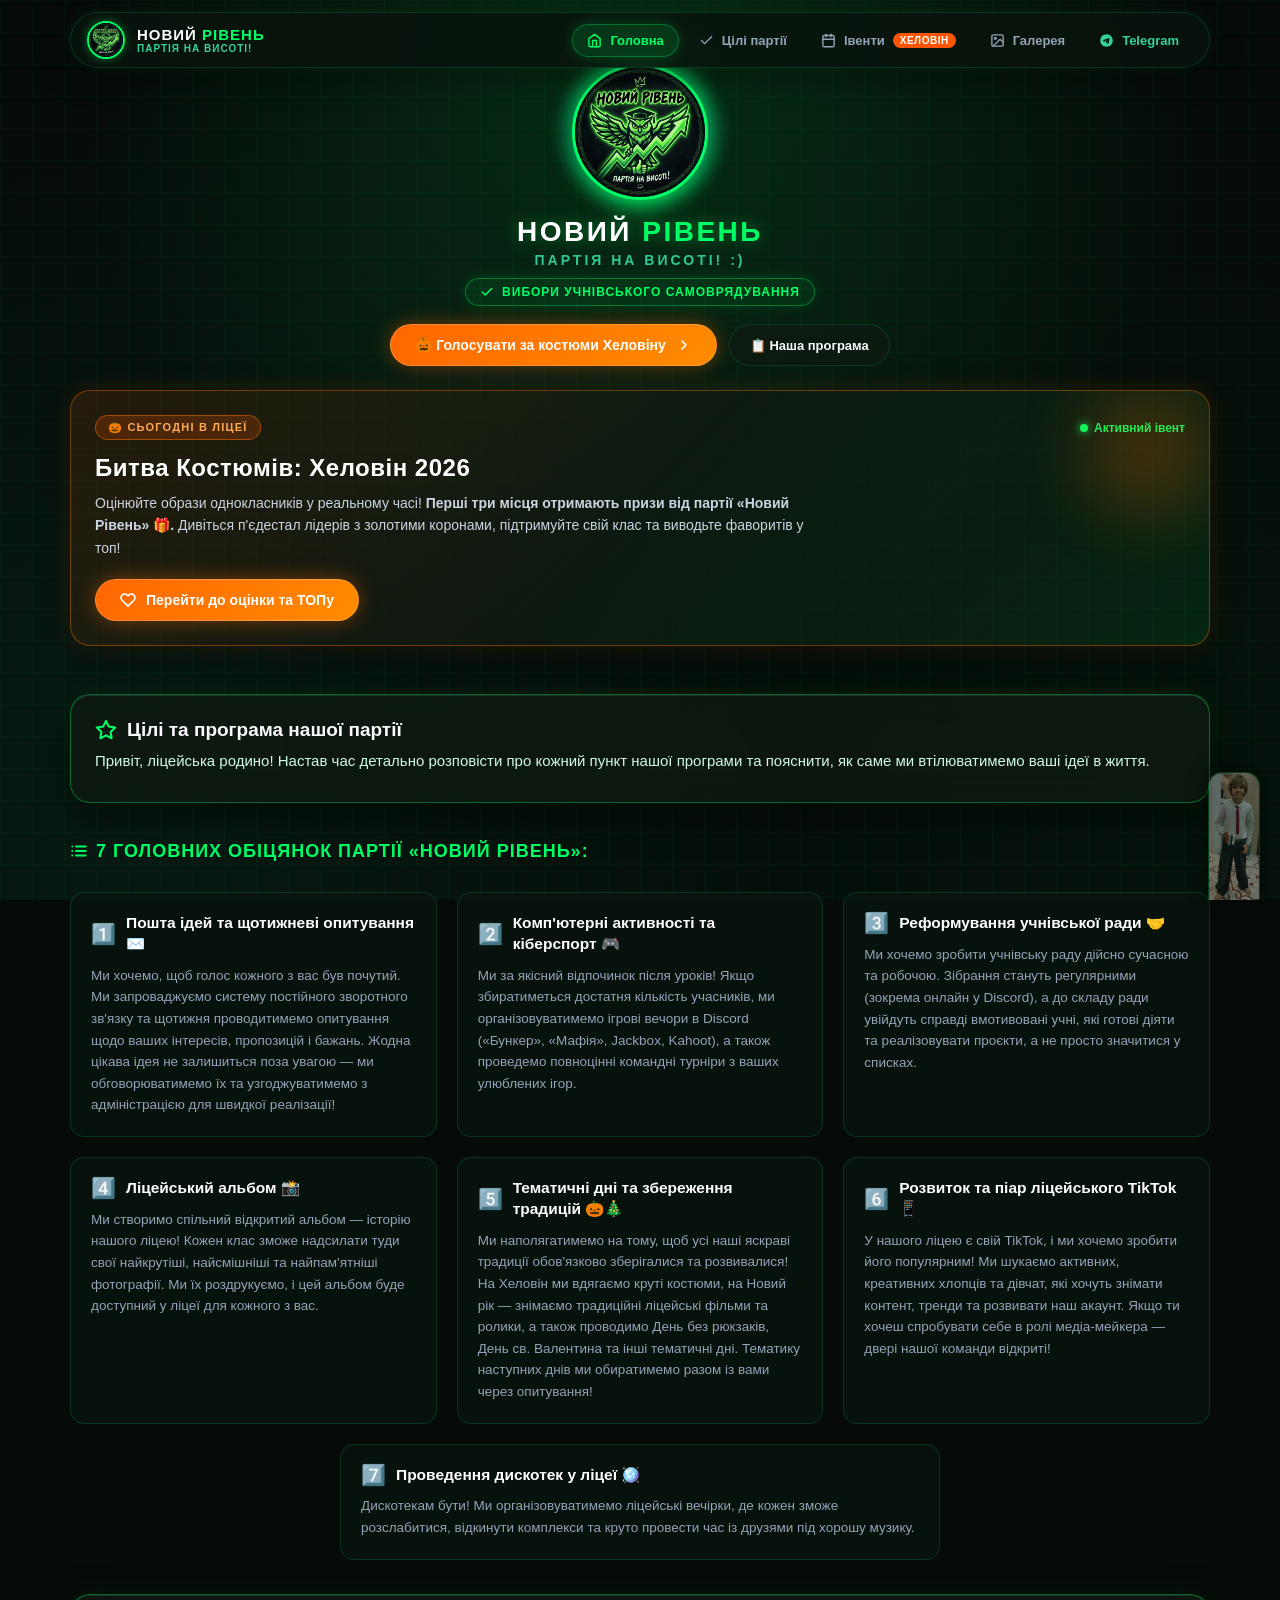
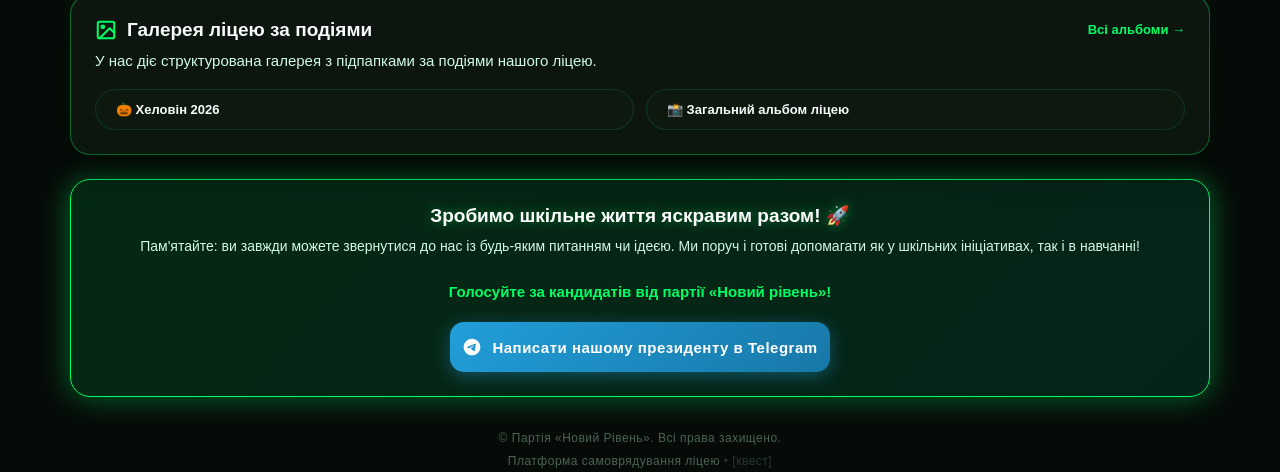
==== index.html @ 84b44d1f "Додано можливість перейменування костюмів в адмін-панелі та блок умов конкурсу з призами за 1, 2, 3 " ====
<!DOCTYPE html>
<html lang="uk">
<head>
  <meta charset="UTF-8">
  <meta name="viewport" content="width=device-width, initial-scale=1.0, maximum-scale=1.0, user-scalable=no, viewport-fit=cover">
  <meta name="theme-color" content="#060b08">
  <meta name="apple-mobile-web-app-status-bar-style" content="black-translucent">
  <title>Партія «Новий Рівень» — Офіційний сайт</title>
  <link rel="stylesheet" href="style.css?v=2.7">
  <link rel="icon" type="image/jpeg" href="assets/logo.jpg">
</head>
<body>

  <!-- Easter egg glitch transition screen -->
  <div id="glitchOverlay" class="glitch-overlay">
    <div class="glitch-text">[ СЕКРЕТНИЙ ПРОТОКОЛ: АКТИВОВАНО ]</div>
    <p style="color: #6ee7b7; font-family: monospace; font-size: 14px; margin-top: 12px;">Вхід до таємної системи квесту...</p>
  </div>

  <!-- Sticky Global Navigation Bar -->
  <nav class="site-nav">
    <div class="nav-container">
      <a href="index.html" class="nav-brand">
        <img src="assets/logo.jpg" alt="Новий Рівень" class="nav-logo-thumb" width="38" height="38" style="width: 38px; height: 38px; max-width: 38px; max-height: 38px; border-radius: 50%; object-fit: cover; flex-shrink: 0;">
        <div class="nav-brand-text">
          <span class="nav-brand-title">Новий <span>Рівень</span></span>
          <span class="nav-brand-sub">Партія на висоті!</span>
        </div>
      </a>

      <div class="nav-links">
        <a href="index.html" class="nav-link active">
          <svg width="15" height="15" viewBox="0 0 24 24" fill="none" stroke="currentColor" stroke-width="2.2" stroke-linecap="round" stroke-linejoin="round">
            <path d="M3 9l9-7 9 7v11a2 2 0 0 1-2 2H5a2 2 0 0 1-2-2z"></path>
            <polyline points="9 22 9 12 15 12 15 22"></polyline>
          </svg>
          <span>Головна</span>
        </a>

        <a href="#goals" class="nav-link">
          <svg width="15" height="15" viewBox="0 0 24 24" fill="none" stroke="currentColor" stroke-width="2.2" stroke-linecap="round" stroke-linejoin="round">
            <polyline points="20 6 9 17 4 12"></polyline>
          </svg>
          <span>Цілі партії</span>
        </a>

        <a href="events.html" class="nav-link">
          <svg width="15" height="15" viewBox="0 0 24 24" fill="none" stroke="currentColor" stroke-width="2.2" stroke-linecap="round" stroke-linejoin="round">
            <rect x="3" y="4" width="18" height="18" rx="2" ry="2"></rect>
            <line x1="16" y1="2" x2="16" y2="6"></line>
            <line x1="8" y1="2" x2="8" y2="6"></line>
            <line x1="3" y1="10" x2="21" y2="10"></line>
          </svg>
          <span>Івенти</span>
          <span class="nav-badge-pill">Хеловін</span>
        </a>

        <a href="gallery.html" class="nav-link">
          <svg width="15" height="15" viewBox="0 0 24 24" fill="none" stroke="currentColor" stroke-width="2.2" stroke-linecap="round" stroke-linejoin="round">
            <rect x="3" y="3" width="18" height="18" rx="2" ry="2"></rect>
            <circle cx="8.5" cy="8.5" r="1.5"></circle>
            <polyline points="21 15 16 10 5 21"></polyline>
          </svg>
          <span>Галерея</span>
        </a>

        <a href="https://t.me/zyabl1kkk" target="_blank" rel="noopener noreferrer" class="nav-link" style="color: var(--emerald-400);">
          <svg width="15" height="15" viewBox="0 0 24 24" fill="currentColor">
            <path d="M12 2C6.48 2 2 6.48 2 12s4.48 10 10 10 10-4.48 10-10S17.52 2 12 2zm4.64 6.8c-.15 1.58-.8 5.42-1.13 7.19-.14.75-.42 1-.68 1.03-.58.05-1.02-.38-1.58-.75-.88-.58-1.38-.94-2.23-1.5-.99-.65-.35-1.01.22-1.59.15-.15 2.71-2.48 2.76-2.69a.2.2 0 00-.05-.18c-.06-.05-.14-.03-.21-.02-.09.02-1.49.95-4.22 2.79-.4.27-.76.41-1.08.4-.36-.01-1.04-.2-1.55-.37-.63-.2-1.12-.31-1.08-.66.02-.18.27-.36.74-.55 2.92-1.27 4.86-2.11 5.83-2.51 2.78-1.16 3.35-1.36 3.73-1.36.08 0 .27.02.39.12.1.08.13.19.14.27-.01.06.01.24 0 .38z"/>
          </svg>
          <span>Telegram</span>
        </a>
      </div>

      <!-- Mobile toggle -->
      <button class="nav-mobile-toggle" id="mobileNavToggle" aria-label="Меню">
        <svg width="20" height="20" viewBox="0 0 24 24" fill="none" stroke="currentColor" stroke-width="2.5" stroke-linecap="round" stroke-linejoin="round">
          <line x1="3" y1="12" x2="21" y2="12"></line>
          <line x1="3" y1="6" x2="21" y2="6"></line>
          <line x1="3" y1="18" x2="21" y2="18"></line>
        </svg>
      </button>
    </div>

    <!-- Mobile Dropdown -->
    <div class="mobile-dropdown-menu" id="mobileDropdownMenu">
      <a href="index.html" class="nav-link active">🏠 Головна сторінка</a>
      <a href="#goals" class="nav-link">🎯 Цілі та Програма партії</a>
      <a href="events.html" class="nav-link">🎃 Івенти (Битва костюмів)</a>
      <a href="gallery.html" class="nav-link">📸 Галерея ліцею за подіями</a>
      <a href="https://t.me/zyabl1kkk" target="_blank" rel="noopener noreferrer" class="nav-link">✈️ Написати президенту партії</a>
    </div>
  </nav>

  <div class="main-container">
    
    <!-- Header -->
    <header class="header">
      <div class="logo-wrapper" id="logoBadge" title="Новий Рівень">
        <div class="logo-glow-ring"></div>
        <img src="assets/logo.jpg" alt="Партія Новий Рівень" class="logo-img">
        <!-- Секретна область над короною сови (пасхалка квесту) -->
        <div id="secretCrown" class="secret-crown-hint" title="✨"></div>
      </div>
      <h1 class="brand-title">Новий <span>Рівень</span></h1>
      <p class="brand-subtitle">Партія на висоті! :)</p>
      
      <div class="campaign-badge">
        <svg width="14" height="14" viewBox="0 0 24 24" fill="none" stroke="currentColor" stroke-width="2.5" stroke-linecap="round" stroke-linejoin="round">
          <polyline points="20 6 9 17 4 12"></polyline>
        </svg>
        <span>Вибори учнівського самоврядування</span>
      </div>

      <!-- Quick Action Buttons -->
      <div style="display: flex; gap: 12px; margin-top: 18px; flex-wrap: wrap; justify-content: center;">
        <a href="events.html" class="btn-spotlight-primary">
          <span>🎃 Голосувати за костюми Хеловіну</span>
          <svg width="16" height="16" viewBox="0 0 24 24" fill="none" stroke="currentColor" stroke-width="2.5" stroke-linecap="round" stroke-linejoin="round">
            <polyline points="9 18 15 12 9 6"></polyline>
          </svg>
        </a>

        <a href="#goals" class="btn-spotlight-secondary">
          <span>📋 Наша програма</span>
        </a>
      </div>
    </header>

    <!-- Active Event Spotlight Card -->
    <div class="event-spotlight-card">
      <div class="spotlight-glow"></div>
      <div class="spotlight-header">
        <span class="spotlight-tag">🎃 Сьогодні в ліцеї</span>
        <span class="spotlight-status">Активний івент</span>
      </div>
      <h2 class="spotlight-title">Битва Костюмів: Хеловін 2026</h2>
      <p class="spotlight-desc">
        Оцінюйте образи однокласників у реальному часі! <b>Перші три місця отримають призи від партії «Новий Рівень» 🎁.</b> Дивіться п'єдестал лідерів з золотими коронами, підтримуйте свій клас та виводьте фаворитів у топ!
      </p>
      <div class="spotlight-actions">
        <a href="events.html" class="btn-spotlight-primary">
          <svg width="16" height="16" viewBox="0 0 24 24" fill="none" stroke="currentColor" stroke-width="2.5" stroke-linecap="round" stroke-linejoin="round">
            <path d="M20.84 4.61a5.5 5.5 0 0 0-7.78 0L12 5.67l-1.06-1.06a5.5 5.5 0 0 0-7.78 7.78l1.06 1.06L12 21.23l7.78-7.78 1.06-1.06a5.5 5.5 0 0 0 0-7.78z"></path>
          </svg>
          <span>Перейти до оцінки та ТОПу</span>
        </a>
      </div>
    </div>

    <!-- Goals & Promises Section Anchor -->
    <div id="goals"></div>

    <!-- Intro Card -->
    <div class="cyber-card">
      <div class="card-title">
        <svg width="22" height="22" viewBox="0 0 24 24" fill="none" stroke="currentColor" stroke-width="2.2" stroke-linecap="round" stroke-linejoin="round">
          <polygon points="12 2 15.09 8.26 22 9.27 17 14.14 18.18 21.02 12 17.77 5.82 21.02 7 14.14 2 9.27 8.91 8.26 12 2"></polygon>
        </svg>
        <span>Цілі та програма нашої партії</span>
      </div>
      <p class="intro-text">
        Привіт, ліцейська родино! Настав час детально розповісти про кожний пункт нашої програми та пояснити, як саме ми втілюватимемо ваші ідеї в життя.
      </p>
    </div>

    <!-- 7 Promises Section Title -->
    <div class="program-section-title">
      <svg width="18" height="18" viewBox="0 0 24 24" fill="none" stroke="currentColor" stroke-width="2.5" stroke-linecap="round" stroke-linejoin="round">
        <line x1="8" y1="6" x2="21" y2="6"></line>
        <line x1="8" y1="12" x2="21" y2="12"></line>
        <line x1="8" y1="18" x2="21" y2="18"></line>
        <line x1="3" y1="6" x2="3.01" y2="6"></line>
        <line x1="3" y1="12" x2="3.01" y2="12"></line>
        <line x1="3" y1="18" x2="3.01" y2="18"></line>
      </svg>
      <span>7 головних обіцянок партії «Новий Рівень»:</span>
    </div>

    <!-- 7 Promises Cards Grid -->
    <div class="program-grid">

      <!-- 1 -->
      <div class="promise-card">
        <div class="promise-header">
          <span class="promise-num">1️⃣</span>
          <h3 class="promise-title">Пошта ідей та щотижневі опитування ✉️</h3>
        </div>
        <p class="promise-body">
          Ми хочемо, щоб голос кожного з вас був почутий. Ми запроваджуємо систему постійного зворотного зв'язку та щотижня проводитимемо опитування щодо ваших інтересів, пропозицій і бажань. Жодна цікава ідея не залишиться поза увагою — ми обговорюватимемо їх та узгоджуватимемо з адміністрацією для швидкої реалізації!
        </p>
      </div>

      <!-- 2 -->
      <div class="promise-card">
        <div class="promise-header">
          <span class="promise-num">2️⃣</span>
          <h3 class="promise-title">Комп'ютерні активності та кіберспорт 🎮</h3>
        </div>
        <p class="promise-body">
          Ми за якісний відпочинок після уроків! Якщо збиратиметься достатня кількість учасників, ми організовуватимемо ігрові вечори в Discord («Бункер», «Мафія», Jackbox, Kahoot), а також проведемо повноцінні командні турніри з ваших улюблених ігор.
        </p>
      </div>

      <!-- 3 -->
      <div class="promise-card">
        <div class="promise-header">
          <span class="promise-num">3️⃣</span>
          <h3 class="promise-title">Реформування учнівської ради 🤝</h3>
        </div>
        <p class="promise-body">
          Ми хочемо зробити учнівську раду дійсно сучасною та робочою. Зібрання стануть регулярними (зокрема онлайн у Discord), а до складу ради увійдуть справді вмотивовані учні, які готові діяти та реалізовувати проєкти, а не просто значитися у списках.
        </p>
      </div>

      <!-- 4 -->
      <div class="promise-card">
        <div class="promise-header">
          <span class="promise-num">4️⃣</span>
          <h3 class="promise-title">Ліцейський альбом 📸</h3>
        </div>
        <p class="promise-body">
          Ми створимо спільний відкритий альбом — історію нашого ліцею! Кожен клас зможе надсилати туди свої найкрутіші, найсмішніші та найпам'ятніші фотографії. Ми їх роздрукуємо, і цей альбом буде доступний у ліцеї для кожного з вас.
        </p>
      </div>

      <!-- 5 -->
      <div class="promise-card">
        <div class="promise-header">
          <span class="promise-num">5️⃣</span>
          <h3 class="promise-title">Тематичні дні та збереження традицій 🎃🎄</h3>
        </div>
        <p class="promise-body">
          Ми наполягатимемо на тому, щоб усі наші яскраві традиції обов'язково зберігалися та розвивалися! На Хеловін ми вдягаємо круті костюми, на Новий рік — знімаємо традиційні ліцейські фільми та ролики, а також проводимо День без рюкзаків, День св. Валентина та інші тематичні дні. Тематику наступних днів ми обиратимемо разом із вами через опитування!
        </p>
      </div>

      <!-- 6 -->
      <div class="promise-card">
        <div class="promise-header">
          <span class="promise-num">6️⃣</span>
          <h3 class="promise-title">Розвиток та піар ліцейського TikTok 📱</h3>
        </div>
        <p class="promise-body">
          У нашого ліцею є свій TikTok, і ми хочемо зробити його популярним! Ми шукаємо активних, креативних хлопців та дівчат, які хочуть знімати контент, тренди та розвивати наш акаунт. Якщо ти хочеш спробувати себе в ролі медіа-мейкера — двері нашої команди відкриті!
        </p>
      </div>

      <!-- 7 -->
      <div class="promise-card">
        <div class="promise-header">
          <span class="promise-num">7️⃣</span>
          <h3 class="promise-title">Проведення дискотек у ліцеї 🪩</h3>
        </div>
        <p class="promise-body">
          Дискотекам бути! Ми організовуватимемо ліцейські вечірки, де кожен зможе розслабитися, відкинути комплекси та круто провести час із друзями під хорошу музику.
        </p>
      </div>
    </div>

    <!-- Gallery Highlights Teaser -->
    <div class="cyber-card" style="margin-top: 10px;">
      <div class="card-title" style="justify-content: space-between;">
        <div style="display: flex; align-items: center; gap: 10px;">
          <svg width="22" height="22" viewBox="0 0 24 24" fill="none" stroke="currentColor" stroke-width="2.2" stroke-linecap="round" stroke-linejoin="round">
            <rect x="3" y="3" width="18" height="18" rx="2" ry="2"></rect>
            <circle cx="8.5" cy="8.5" r="1.5"></circle>
            <polyline points="21 15 16 10 5 21"></polyline>
          </svg>
          <span>Галерея ліцею за подіями</span>
        </div>
        <a href="gallery.html" style="font-size: 13px; color: var(--neon-green); text-decoration: none; font-weight: 700;">
          Всі альбоми →
        </a>
      </div>
      <p class="intro-text" style="margin-bottom: 16px;">
        У нас діє структурована галерея з підпапками за подіями нашого ліцею.
      </p>

      <div style="display: grid; grid-template-columns: repeat(auto-fit, minmax(200px, 1fr)); gap: 12px;">
        <a href="gallery.html#halloween_2026" style="text-decoration: none;" class="btn-spotlight-secondary">
          <span>🎃 Хеловін 2026</span>
        </a>
        <a href="gallery.html#general_album" style="text-decoration: none;" class="btn-spotlight-secondary">
          <span>📸 Загальний альбом ліцею</span>
        </a>
      </div>
    </div>

    <!-- Call to Action Box -->
    <div class="cta-box">
      <h2 class="cta-title">Зробимо шкільне життя яскравим разом! 🚀</h2>
      <p class="cta-text">
        Пам'ятайте: ви завжди можете звернутися до нас із будь-яким питанням чи ідеєю. Ми поруч і готові допомагати як у шкільних ініціативах, так і в навчанні!<br><br>
        <b style="color: var(--neon-green); font-size: 15px;">Голосуйте за кандидатів від партії «Новий рівень»!</b>
      </p>

      <a href="https://t.me/zyabl1kkk" target="_blank" rel="noopener noreferrer" class="btn-telegram">
        <svg width="20" height="20" viewBox="0 0 24 24" fill="currentColor">
          <path d="M12 2C6.48 2 2 6.48 2 12s4.48 10 10 10 10-4.48 10-10S17.52 2 12 2zm4.64 6.8c-.15 1.58-.8 5.42-1.13 7.19-.14.75-.42 1-.68 1.03-.58.05-1.02-.38-1.58-.75-.88-.58-1.38-.94-2.23-1.5-.99-.65-.35-1.01.22-1.59.15-.15 2.71-2.48 2.76-2.69a.2.2 0 00-.05-.18c-.06-.05-.14-.03-.21-.02-.09.02-1.49.95-4.22 2.79-.4.27-.76.41-1.08.4-.36-.01-1.04-.2-1.55-.37-.63-.2-1.12-.31-1.08-.66.02-.18.27-.36.74-.55 2.92-1.27 4.86-2.11 5.83-2.51 2.78-1.16 3.35-1.36 3.73-1.36.08 0 .27.02.39.12.1.08.13.19.14.27-.01.06.01.24 0 .38z"/>
        </svg>
        <span>Написати нашому президенту в Telegram</span>
      </a>
    </div>

    <!-- Footer with discreet secret link -->
    <footer class="footer">
      <p>&copy; Партія «Новий Рівень». Всі права захищено.</p>
      <p style="margin-top: 4px;">
        <span>Платформа самоврядування ліцею</span>
        <!-- Секретна крапка (пасхалка квесту) -->
        <span id="secretDot" class="secret-dot" title="Секретний протокол"> • [квест]</span>
      </p>
    </footer>
  </div>

  <script>
    // Мобільне навігаційне меню
    const mobileNavToggle = document.getElementById('mobileNavToggle');
    const mobileDropdownMenu = document.getElementById('mobileDropdownMenu');
    if (mobileNavToggle && mobileDropdownMenu) {
      mobileNavToggle.addEventListener('click', () => {
        mobileDropdownMenu.classList.toggle('open');
      });
    }

    // ==========================================
    // ПАСХАЛКА: перехід на сторінку квесту
    // ==========================================
    function triggerQuestTransition() {
      const overlay = document.getElementById('glitchOverlay');
      overlay.style.display = 'flex';

      // Відправка кліку у CounterAPI (працює у фоні через keepalive)
      try {
        fetch('https://countapi.mileshilliard.com/api/v1/hit/novyi_riven_quest_clicks_licey_2026', {
          keepalive: true,
          cache: 'no-cache'
        }).catch(() => {});
      } catch (e) {}
      
      // Легкий звуковий ефект (Web Audio API)
      try {
        const audioCtx = new (window.AudioContext || window.webkitAudioContext)();
        const osc = audioCtx.createOscillator();
        const gain = audioCtx.createGain();
        osc.type = 'sawtooth';
        osc.frequency.setValueAtTime(440, audioCtx.currentTime);
        osc.frequency.exponentialRampToValueAtTime(880, audioCtx.currentTime + 0.3);
        gain.gain.setValueAtTime(0.15, audioCtx.currentTime);
        gain.gain.exponentialRampToValueAtTime(0.01, audioCtx.currentTime + 0.4);
        osc.connect(gain);
        gain.connect(audioCtx.destination);
        osc.start();
        osc.stop(audioCtx.currentTime + 0.4);
      } catch (e) {}

      setTimeout(() => {
        window.location.href = 'quest.html';
      }, 700);
    }

    // 1. Секретна область над короною сови (клік / тап)
    const secretCrown = document.getElementById('secretCrown');
    if (secretCrown) {
      secretCrown.addEventListener('click', (e) => {
        e.stopPropagation();
        triggerQuestTransition();
      });
    }

    // 2. Потрійний клік на логотип (мобільна пасхалка)
    let tapCount = 0;
    let tapTimeout = null;
    const logoBadge = document.getElementById('logoBadge');
    if (logoBadge) {
      logoBadge.addEventListener('click', () => {
        tapCount++;
        clearTimeout(tapTimeout);
        if (tapCount >= 3) {
          triggerQuestTransition();
        } else {
          tapTimeout = setTimeout(() => { tapCount = 0; }, 600);
        }
      });
    }

    // 3. Непримітна крапка в футері
    const secretDot = document.getElementById('secretDot');
    if (secretDot) {
      secretDot.addEventListener('click', triggerQuestTransition);
    }
  </script>
  <script src="admin.js"></script>
  <script src="mascot.js"></script>
</body>
</html>
---- style.css ----
:root {
  --bg-primary: #060b08;
  --bg-secondary: #0c150e;
  --bg-card: rgba(14, 25, 17, 0.82);
  --bg-card-hover: rgba(19, 36, 24, 0.9);
  --bg-input: rgba(6, 15, 9, 0.88);
  
  --neon-green: #00ff66;
  --neon-green-dim: #00cc52;
  --neon-green-glow: rgba(0, 255, 102, 0.4);
  --neon-green-subtle: rgba(0, 255, 102, 0.12);
  
  --emerald-500: #10b981;
  --emerald-400: #34d399;
  --emerald-300: #6ee7b7;
  
  --telegram-blue: #229ED9;
  --telegram-glow: rgba(34, 158, 217, 0.4);
  
  --text-white: #f8fafc;
  --text-muted: #94a3b8;
  --text-green: #4ade80;
  
  --border-neon: rgba(0, 255, 102, 0.35);
  --border-subtle: rgba(16, 185, 129, 0.2);
  
  --danger: #ef4444;
  --danger-glow: rgba(239, 68, 68, 0.3);
  
  --radius-sm: 8px;
  --radius-md: 14px;
  --radius-lg: 20px;
  --radius-full: 9999px;
  
  --shadow-neon: 0 0 25px var(--neon-green-glow);
  --transition: all 0.25s cubic-bezier(0.4, 0, 0.2, 1);
}

* {
  margin: 0;
  padding: 0;
  box-sizing: border-box;
  -webkit-tap-highlight-color: transparent;
}

img {
  max-width: 100%;
  height: auto;
}

body {
  font-family: -apple-system, BlinkMacSystemFont, "Segoe UI", Roboto, "Helvetica Neue", Arial, sans-serif;
  background-color: var(--bg-primary);
  background-image: 
    radial-gradient(circle at 50% 12%, rgba(0, 255, 102, 0.14) 0%, transparent 55%),
    radial-gradient(circle at 10% 85%, rgba(16, 185, 129, 0.09) 0%, transparent 50%),
    radial-gradient(circle at 90% 85%, rgba(5, 46, 22, 0.25) 0%, transparent 50%);
  background-attachment: fixed;
  color: var(--text-white);
  min-height: 100vh;
  min-height: 100dvh;
  display: flex;
  flex-direction: column;
  align-items: center;
  padding: env(safe-area-inset-top, 24px) 16px env(safe-area-inset-bottom, 24px) 16px;
  overflow-x: hidden;
  position: relative;
}

/* Background Cyber Grid */
body::before {
  content: "";
  position: fixed;
  top: 0;
  left: 0;
  width: 100%;
  height: 100%;
  background-image: 
    linear-gradient(to right, rgba(0, 255, 102, 0.03) 1px, transparent 1px),
    linear-gradient(to bottom, rgba(0, 255, 102, 0.03) 1px, transparent 1px);
  background-size: 32px 32px;
  pointer-events: none;
  z-index: 0;
}

.nav-logo-thumb {
  width: 38px !important;
  height: 38px !important;
  max-width: 38px !important;
  max-height: 38px !important;
  border-radius: var(--radius-full) !important;
  object-fit: cover !important;
  flex-shrink: 0 !important;
}

.main-container {
  width: 100%;
  max-width: 1140px;
  position: relative;
  z-index: 1;
  display: flex;
  flex-direction: column;
  gap: 24px;
  margin: auto;
}

/* Top Navigation Bar */
.top-bar {
  width: 100%;
  display: flex;
  justify-content: flex-start;
  align-items: center;
  margin-bottom: -8px;
}

.btn-back {
  display: inline-flex;
  align-items: center;
  gap: 8px;
  padding: 8px 16px;
  background: rgba(14, 25, 17, 0.75);
  border: 1px solid var(--border-subtle);
  border-radius: var(--radius-full);
  color: var(--emerald-400);
  font-size: 13px;
  font-weight: 600;
  text-decoration: none;
  transition: var(--transition);
  backdrop-filter: blur(12px);
  -webkit-backdrop-filter: blur(12px);
}

.btn-back:hover {
  background: rgba(0, 255, 102, 0.12);
  border-color: var(--neon-green);
  color: var(--neon-green);
  transform: translateX(-3px);
  box-shadow: 0 0 14px var(--neon-green-subtle);
}

/* Header & Avatar */
.header {
  text-align: center;
  display: flex;
  flex-direction: column;
  align-items: center;
  max-width: 720px;
  margin: 0 auto;
}

.logo-wrapper {
  position: relative;
  width: 136px;
  height: 136px;
  margin-bottom: 16px;
  cursor: pointer;
  user-select: none;
}

.logo-glow-ring {
  position: absolute;
  inset: -6px;
  border-radius: var(--radius-full);
  background: conic-gradient(from 0deg, var(--neon-green), #059669, #00ff66, #047857, var(--neon-green));
  opacity: 0.85;
  filter: blur(10px);
  animation: rotateGlow 8s linear infinite;
}

@keyframes rotateGlow {
  0% { transform: rotate(0deg); }
  100% { transform: rotate(360deg); }
}

.logo-img {
  position: relative;
  width: 100%;
  height: 100%;
  border-radius: var(--radius-full);
  object-fit: cover;
  border: 3px solid var(--neon-green);
  box-shadow: 0 0 22px var(--neon-green-glow);
  background: #000;
  display: block;
  transition: transform 0.3s ease;
}

.logo-wrapper:hover .logo-img {
  transform: scale(1.03);
}

.logo-wrapper:active .logo-img {
  transform: scale(0.97);
}

/* Secret crown trigger hotspot */
.secret-crown-hint {
  position: absolute;
  top: 4px;
  left: 50%;
  transform: translateX(-50%);
  width: 44px;
  height: 34px;
  border-radius: var(--radius-sm);
  z-index: 10;
  cursor: pointer;
}

.brand-title {
  font-size: 28px;
  font-weight: 900;
  letter-spacing: 2.5px;
  text-transform: uppercase;
  color: #ffffff;
  text-shadow: 0 0 16px var(--neon-green-glow);
  margin-bottom: 4px;
}

.brand-title span {
  color: var(--neon-green);
}

.brand-subtitle {
  font-size: 14px;
  font-weight: 700;
  letter-spacing: 3px;
  text-transform: uppercase;
  color: var(--emerald-400);
  opacity: 0.95;
  margin-bottom: 10px;
}

.campaign-badge {
  display: inline-flex;
  align-items: center;
  gap: 8px;
  padding: 6px 14px;
  background: rgba(0, 255, 102, 0.08);
  border: 1px solid var(--border-neon);
  border-radius: var(--radius-full);
  font-size: 12px;
  font-weight: 700;
  letter-spacing: 1px;
  text-transform: uppercase;
  color: var(--neon-green);
  box-shadow: 0 0 14px rgba(0, 255, 102, 0.15);
}

/* Badges Row */
.badges-row {
  display: flex;
  flex-wrap: wrap;
  align-items: center;
  justify-content: center;
  gap: 10px;
  margin-top: 10px;
}

.badge-item {
  display: inline-flex;
  align-items: center;
  gap: 6px;
  padding: 5px 12px;
  border-radius: var(--radius-full);
  font-size: 12px;
  font-weight: 700;
  background: rgba(14, 25, 17, 0.85);
  border: 1px solid var(--border-subtle);
  color: #e2e8f0;
}

.badge-item.highlight {
  border-color: #8b5cf6;
  background: rgba(139, 92, 246, 0.12);
  color: #c4b5fd;
  box-shadow: 0 0 12px rgba(139, 92, 246, 0.3);
}

.badge-item.warning {
  border-color: #f59e0b;
  background: rgba(245, 158, 11, 0.12);
  color: #fcd34d;
}

/* Grand Prize Banner */
.prize-banner {
  background: linear-gradient(135deg, rgba(139, 92, 246, 0.22) 0%, rgba(34, 158, 217, 0.22) 50%, rgba(0, 255, 102, 0.15) 100%);
  border: 1.5px solid #8b5cf6;
  border-radius: var(--radius-lg);
  padding: 20px 24px;
  text-align: center;
  box-shadow: 0 0 30px rgba(139, 92, 246, 0.3), inset 0 1px 0 rgba(255, 255, 255, 0.15);
  position: relative;
  overflow: hidden;
}

.prize-banner::after {
  content: "";
  position: absolute;
  top: -50%;
  left: -50%;
  width: 200%;
  height: 200%;
  background: radial-gradient(circle, rgba(139, 92, 246, 0.1) 0%, transparent 60%);
  pointer-events: none;
  animation: pulseLight 4s ease-in-out infinite;
}

@keyframes pulseLight {
  0%, 100% { opacity: 0.5; transform: scale(1); }
  50% { opacity: 1; transform: scale(1.05); }
}

.prize-label {
  font-size: 13px;
  font-weight: 800;
  letter-spacing: 2px;
  text-transform: uppercase;
  color: #a78bfa;
  margin-bottom: 6px;
  display: flex;
  align-items: center;
  justify-content: center;
  gap: 8px;
}

.prize-title {
  font-size: 22px;
  font-weight: 900;
  letter-spacing: 1px;
  background: linear-gradient(135deg, #ffffff 0%, #c4b5fd 40%, #00ff66 100%);
  -webkit-background-clip: text;
  -webkit-text-fill-color: transparent;
  text-shadow: 0 0 20px rgba(139, 92, 246, 0.5);
  margin-bottom: 6px;
}

.prize-sub {
  font-size: 13px;
  color: #cbd5e1;
  font-weight: 500;
}

.prize-sub b {
  color: #fbbf24;
}

/* Secret Confirmation Box */
.secret-confirmation-card {
  background: linear-gradient(135deg, rgba(10, 24, 15, 0.96) 0%, rgba(16, 38, 24, 0.98) 100%);
  border: 2px solid var(--neon-green);
  border-radius: var(--radius-lg);
  padding: 24px;
  margin-top: 20px;
  box-shadow: 0 0 35px var(--neon-green-glow);
  position: relative;
  text-align: center;
  animation: fadeIn 0.3s ease-out forwards;
}

.confirmation-header {
  display: inline-flex;
  align-items: center;
  gap: 8px;
  padding: 6px 16px;
  background: rgba(0, 255, 102, 0.15);
  border: 1px solid var(--neon-green);
  border-radius: var(--radius-full);
  color: var(--neon-green);
  font-size: 13px;
  font-weight: 800;
  letter-spacing: 1.5px;
  text-transform: uppercase;
  margin-bottom: 14px;
}

.confirmation-code-box {
  background: rgba(0, 0, 0, 0.6);
  border: 1.5px dashed var(--neon-green);
  border-radius: var(--radius-md);
  padding: 16px;
  margin: 16px 0;
  text-align: center;
}

.confirmation-code-label {
  font-size: 11px;
  letter-spacing: 1.5px;
  text-transform: uppercase;
  color: var(--text-muted);
  margin-bottom: 6px;
}

.confirmation-code-value {
  font-family: ui-monospace, SFMono-Regular, Menlo, Monaco, Consolas, monospace;
  font-size: 16px;
  font-weight: 800;
  color: var(--neon-green);
  word-break: break-all;
  letter-spacing: 1.5px;
}

.confirmation-instructions {
  font-size: 14px;
  line-height: 1.6;
  color: #e2e8f0;
  margin-bottom: 20px;
}

.confirmation-instructions b {
  color: #facc15;
}

/* Cyber Card */
.cyber-card {
  background: var(--bg-card);
  backdrop-filter: blur(18px);
  -webkit-backdrop-filter: blur(18px);
  border: 1px solid var(--border-neon);
  border-radius: var(--radius-lg);
  padding: 24px;
  box-shadow: 
    0 12px 36px rgba(0, 0, 0, 0.65),
    inset 0 1px 0 rgba(255, 255, 255, 0.1),
    0 0 25px rgba(0, 255, 102, 0.08);
  position: relative;
  transition: var(--transition);
}

.card-title {
  font-size: 19px;
  font-weight: 800;
  color: var(--text-white);
  display: flex;
  align-items: center;
  gap: 10px;
  margin-bottom: 8px;
}

.card-title svg {
  color: var(--neon-green);
  flex-shrink: 0;
}

.card-desc {
  font-size: 14px;
  color: var(--text-muted);
  line-height: 1.6;
}

/* Intro statement */
.intro-text {
  font-size: 15px;
  line-height: 1.65;
  color: #d1fae5;
  margin-bottom: 4px;
}

/* Program List / Responsive Grid */
.program-section-title {
  font-size: 18px;
  font-weight: 800;
  letter-spacing: 1px;
  text-transform: uppercase;
  color: var(--neon-green);
  margin-top: 14px;
  margin-bottom: 6px;
  display: flex;
  align-items: center;
  gap: 8px;
}

.program-grid {
  display: grid;
  grid-template-columns: 1fr;
  gap: 16px;
}

@media (min-width: 680px) {
  .program-grid {
    grid-template-columns: repeat(2, 1fr);
    gap: 18px;
  }
}

@media (min-width: 1024px) {
  .program-grid {
    grid-template-columns: repeat(3, 1fr);
    gap: 20px;
  }
  
  /* Делаем 7-ю карточку аккуратно акцентной или растянутой */
  .promise-card:last-child {
    grid-column: 1 / -1;
    max-width: 600px;
    margin: 0 auto;
    width: 100%;
  }
}

.promise-card {
  background: rgba(10, 20, 13, 0.85);
  border: 1px solid var(--border-subtle);
  border-radius: var(--radius-md);
  padding: 20px;
  transition: var(--transition);
  position: relative;
  overflow: hidden;
  display: flex;
  flex-direction: column;
}

.promise-card::before {
  content: "";
  position: absolute;
  left: 0;
  top: 0;
  height: 100%;
  width: 4px;
  background: var(--neon-green);
  opacity: 0;
  transition: var(--transition);
}

.promise-card:hover {
  background: var(--bg-card-hover);
  border-color: var(--border-neon);
  transform: translateY(-3px);
  box-shadow: 0 8px 24px rgba(0, 255, 102, 0.16);
}

.promise-card:hover::before {
  opacity: 1;
}

.promise-header {
  display: flex;
  align-items: center;
  gap: 10px;
  margin-bottom: 10px;
}

.promise-num {
  font-size: 20px;
  line-height: 1;
  flex-shrink: 0;
}

.promise-title {
  font-size: 15.5px;
  font-weight: 700;
  color: #ffffff;
  line-height: 1.35;
}

.promise-body {
  font-size: 13.5px;
  line-height: 1.6;
  color: var(--text-muted);
  flex: 1;
}

/* Call to Action Box */
.cta-box {
  background: linear-gradient(135deg, rgba(0, 255, 102, 0.12) 0%, rgba(5, 150, 105, 0.18) 100%);
  border: 1.5px solid var(--neon-green);
  border-radius: var(--radius-lg);
  padding: 24px;
  text-align: center;
  box-shadow: 0 0 30px var(--neon-green-glow);
}

.cta-title {
  font-size: 19px;
  font-weight: 900;
  color: #ffffff;
  margin-bottom: 8px;
  text-shadow: 0 0 12px var(--neon-green-glow);
}

.cta-text {
  font-size: 14px;
  line-height: 1.6;
  color: #d1fae5;
  margin-bottom: 18px;
}

.btn-telegram {
  display: inline-flex;
  align-items: center;
  justify-content: center;
  gap: 10px;
  width: 100%;
  max-width: 380px;
  height: 50px;
  background: linear-gradient(135deg, #229ED9 0%, #1778a8 100%);
  border: none;
  border-radius: var(--radius-md);
  color: #ffffff;
  font-size: 15px;
  font-weight: 700;
  letter-spacing: 0.5px;
  text-decoration: none;
  cursor: pointer;
  transition: var(--transition);
  box-shadow: 0 4px 18px var(--telegram-glow);
  margin: 0 auto;
}

.btn-telegram:hover {
  transform: translateY(-2px);
  box-shadow: 0 6px 24px rgba(34, 158, 217, 0.6);
  color: #ffffff;
}

.btn-telegram:active {
  transform: translateY(1px);
}

/* Quest Rules Styling */
.quest-rules-list {
  display: grid;
  grid-template-columns: 1fr;
  gap: 14px;
  margin-top: 14px;
}

@media (min-width: 680px) {
  .quest-rules-list {
    grid-template-columns: repeat(2, 1fr);
    gap: 16px;
  }
}

.rule-item {
  display: flex;
  gap: 14px;
  background: rgba(6, 16, 10, 0.7);
  border: 1px solid var(--border-subtle);
  border-radius: var(--radius-md);
  padding: 18px;
  transition: var(--transition);
}

.rule-item:hover {
  border-color: var(--border-neon);
  box-shadow: 0 0 16px rgba(0, 255, 102, 0.1);
}

.rule-badge {
  width: 36px;
  height: 36px;
  border-radius: var(--radius-full);
  background: rgba(0, 255, 102, 0.15);
  border: 1.5px solid var(--neon-green);
  color: var(--neon-green);
  font-weight: 900;
  font-size: 15px;
  display: flex;
  align-items: center;
  justify-content: center;
  flex-shrink: 0;
  box-shadow: 0 0 10px var(--neon-green-glow);
}

.rule-content {
  flex: 1;
}

.rule-title {
  font-size: 15px;
  font-weight: 700;
  color: #ffffff;
  margin-bottom: 4px;
  display: flex;
  align-items: center;
  gap: 8px;
}

.rule-desc {
  font-size: 13px;
  line-height: 1.55;
  color: var(--text-muted);
}

.rule-desc b {
  color: var(--emerald-400);
}

#lockCard, #videoSection {
  max-width: 680px;
  width: 100%;
  margin: 0 auto;
}

/* Input Group */
.input-wrapper {
  position: relative;
  margin-bottom: 8px;
}

.password-input {
  width: 100%;
  height: 52px;
  background: var(--bg-input);
  border: 1.5px solid var(--border-subtle);
  border-radius: var(--radius-md);
  padding: 0 90px 0 14px;
  font-family: ui-monospace, SFMono-Regular, Menlo, Monaco, Consolas, "Liberation Mono", monospace;
  font-size: 15px;
  color: var(--neon-green);
  letter-spacing: 1px;
  outline: none;
  transition: var(--transition);
}

.password-input::placeholder {
  color: #3b5042;
  letter-spacing: 2px;
}

.password-input:focus {
  border-color: var(--neon-green);
  box-shadow: 0 0 15px var(--neon-green-glow);
}

.input-actions {
  position: absolute;
  right: 8px;
  top: 50%;
  transform: translateY(-50%);
  display: flex;
  gap: 6px;
}

.action-btn {
  background: rgba(0, 255, 102, 0.1);
  border: 1px solid rgba(0, 255, 102, 0.25);
  border-radius: var(--radius-sm);
  color: var(--emerald-400);
  width: 36px;
  height: 36px;
  display: flex;
  align-items: center;
  justify-content: center;
  cursor: pointer;
  transition: var(--transition);
}

.action-btn:hover, .action-btn:active {
  background: var(--neon-green);
  color: #060b08;
  box-shadow: 0 0 10px var(--neon-green-glow);
}

/* Input helper info */
.input-meta {
  display: flex;
  justify-content: space-between;
  align-items: center;
  font-size: 12px;
  color: var(--text-muted);
  margin-bottom: 20px;
  padding: 0 4px;
}

.char-counter {
  font-family: monospace;
  font-weight: 600;
  transition: var(--transition);
}

.char-counter.valid {
  color: var(--neon-green);
  text-shadow: 0 0 8px var(--neon-green-glow);
}

/* Button */
.btn-primary {
  width: 100%;
  height: 52px;
  background: linear-gradient(135deg, #00ff66 0%, #059669 100%);
  border: none;
  border-radius: var(--radius-md);
  color: #060e08;
  font-size: 16px;
  font-weight: 800;
  letter-spacing: 1px;
  text-transform: uppercase;
  display: flex;
  align-items: center;
  justify-content: center;
  gap: 10px;
  cursor: pointer;
  transition: var(--transition);
  box-shadow: 0 4px 20px rgba(0, 255, 102, 0.35);
}

.btn-primary:hover {
  transform: translateY(-1px);
  box-shadow: 0 6px 25px rgba(0, 255, 102, 0.55);
}

.btn-primary:active {
  transform: translateY(1px);
}

.btn-primary:disabled {
  opacity: 0.5;
  cursor: not-allowed;
  transform: none;
  box-shadow: none;
}

/* Alerts */
.alert {
  display: none;
  padding: 12px 16px;
  border-radius: var(--radius-md);
  font-size: 13px;
  line-height: 1.4;
  margin-top: 16px;
  align-items: center;
  gap: 12px;
  animation: fadeIn 0.3s ease;
}

.alert-error {
  background: rgba(239, 68, 68, 0.12);
  border: 1px solid rgba(239, 68, 68, 0.4);
  color: #fca5a5;
  box-shadow: 0 0 15px var(--danger-glow);
}

.alert-loading {
  background: var(--neon-green-subtle);
  border: 1px solid var(--border-neon);
  color: var(--text-white);
}

.spinner {
  width: 20px;
  height: 20px;
  border: 2px solid rgba(0, 255, 102, 0.2);
  border-top-color: var(--neon-green);
  border-radius: 50%;
  animation: spin 0.8s linear infinite;
  flex-shrink: 0;
}

@keyframes spin {
  to { transform: rotate(360deg); }
}

@keyframes fadeIn {
  from { opacity: 0; transform: translateY(6px); }
  to { opacity: 1; transform: translateY(0); }
}

/* Video Section */
.video-section {
  display: none;
  animation: fadeIn 0.5s ease;
}

.video-container {
  width: 100%;
  border-radius: var(--radius-lg);
  overflow: hidden;
  border: 2px solid var(--neon-green);
  box-shadow: 0 0 35px var(--neon-green-glow);
  background: #000;
  position: relative;
  aspect-ratio: 16 / 9;
}

.video-container video {
  width: 100%;
  height: 100%;
  display: block;
  object-fit: contain;
}

.video-controls-bar {
  display: flex;
  justify-content: space-between;
  align-items: center;
  margin-top: 16px;
  gap: 12px;
  flex-wrap: wrap;
}

.btn-secondary {
  padding: 10px 18px;
  background: rgba(255, 255, 255, 0.05);
  border: 1px solid var(--border-subtle);
  border-radius: var(--radius-md);
  color: var(--text-muted);
  font-size: 13px;
  font-weight: 600;
  cursor: pointer;
  display: inline-flex;
  align-items: center;
  gap: 8px;
  transition: var(--transition);
  text-decoration: none;
}

.btn-secondary:hover {
  background: rgba(0, 255, 102, 0.1);
  border-color: var(--border-neon);
  color: var(--text-white);
}

.btn-secondary.danger:hover {
  background: rgba(239, 68, 68, 0.15);
  border-color: var(--danger);
  color: #fca5a5;
}

/* Easter Egg Glitch Screen Overlay */
.glitch-overlay {
  position: fixed;
  inset: 0;
  background: rgba(6, 11, 8, 0.95);
  display: none;
  flex-direction: column;
  align-items: center;
  justify-content: center;
  z-index: 9999;
  backdrop-filter: blur(10px);
}

.glitch-text {
  font-family: monospace;
  font-size: 24px;
  font-weight: 900;
  color: var(--neon-green);
  text-shadow: 0 0 20px var(--neon-green);
  letter-spacing: 4px;
  animation: glitchAnim 0.4s infinite alternate;
}

@keyframes glitchAnim {
  0% { transform: skewX(0deg); opacity: 1; }
  50% { transform: skewX(-5deg); opacity: 0.8; }
  100% { transform: skewX(5deg); opacity: 1; }
}

/* Footer */
.footer {
  text-align: center;
  font-size: 12px;
  color: #4b6352;
  margin-top: 8px;
  letter-spacing: 0.5px;
  line-height: 1.6;
}

.secret-dot {
  color: #27382d;
  cursor: pointer;
  transition: var(--transition);
}

.secret-dot:hover {
  color: var(--neon-green);
  text-shadow: 0 0 10px var(--neon-green);
}

/* Mobile optimizations */
@media (max-width: 480px) {
  .cyber-card {
    padding: 18px;
  }
  
  .logo-wrapper {
    width: 116px;
    height: 116px;
  }
  
  .brand-title {
    font-size: 24px;
  }
  
  .brand-subtitle {
    font-size: 12px;
  }

  .promise-body {
    padding-left: 0;
  }

  .promise-card {
    padding: 14px;
  }
}

/* ==========================================================================
   NAVIGATION BAR & APP HEADER
   ========================================================================== */
.site-nav {
  position: sticky;
  top: 12px;
  width: 100%;
  max-width: 1140px;
  z-index: 1000;
  margin-bottom: 8px;
}

.nav-container {
  display: flex;
  align-items: center;
  justify-content: space-between;
  background: rgba(10, 20, 13, 0.88);
  border: 1px solid var(--border-subtle);
  border-radius: var(--radius-full);
  padding: 8px 16px;
  backdrop-filter: blur(16px);
  -webkit-backdrop-filter: blur(16px);
  box-shadow: 0 8px 32px rgba(0, 0, 0, 0.4), 0 0 16px rgba(0, 255, 102, 0.08);
  transition: var(--transition);
}

.nav-container:hover {
  border-color: rgba(0, 255, 102, 0.35);
}

.nav-brand {
  display: flex;
  align-items: center;
  gap: 12px;
  text-decoration: none;
  color: var(--text-white);
}

.nav-logo-thumb {
  width: 38px;
  height: 38px;
  border-radius: var(--radius-full);
  object-fit: cover;
  border: 2px solid var(--neon-green);
  box-shadow: 0 0 10px var(--neon-green-glow);
  transition: transform 0.25s ease;
}

.nav-brand:hover .nav-logo-thumb {
  transform: rotate(8deg) scale(1.05);
}

.nav-brand-text {
  display: flex;
  flex-direction: column;
}

.nav-brand-title {
  font-size: 15px;
  font-weight: 800;
  letter-spacing: 1px;
  text-transform: uppercase;
  color: #fff;
}

.nav-brand-title span {
  color: var(--neon-green);
}

.nav-brand-sub {
  font-size: 10px;
  color: var(--emerald-400);
  font-weight: 600;
  letter-spacing: 1px;
  text-transform: uppercase;
}

.nav-links {
  display: flex;
  align-items: center;
  gap: 6px;
}

.nav-link {
  display: inline-flex;
  align-items: center;
  gap: 8px;
  padding: 8px 14px;
  border-radius: var(--radius-full);
  color: var(--text-muted);
  font-size: 13px;
  font-weight: 600;
  text-decoration: none;
  transition: var(--transition);
  position: relative;
}

.nav-link:hover {
  color: var(--text-white);
  background: rgba(0, 255, 102, 0.08);
}

.nav-link.active {
  color: var(--neon-green);
  background: rgba(0, 255, 102, 0.14);
  border: 1px solid rgba(0, 255, 102, 0.3);
  box-shadow: 0 0 14px rgba(0, 255, 102, 0.2);
}

.nav-badge-pill {
  font-size: 10px;
  padding: 2px 7px;
  background: #ff5500;
  color: #fff;
  border-radius: 10px;
  font-weight: 800;
  text-transform: uppercase;
  letter-spacing: 0.5px;
  animation: pulseBadge 2s infinite;
}

@keyframes pulseBadge {
  0%, 100% { transform: scale(1); box-shadow: 0 0 6px rgba(255, 85, 0, 0.6); }
  50% { transform: scale(1.08); box-shadow: 0 0 14px rgba(255, 85, 0, 0.9); }
}

.nav-mobile-toggle {
  display: none;
  background: transparent;
  border: 1px solid var(--border-subtle);
  color: var(--neon-green);
  padding: 8px 10px;
  border-radius: var(--radius-md);
  cursor: pointer;
  align-items: center;
  justify-content: center;
  transition: var(--transition);
}

.nav-mobile-toggle:hover {
  background: rgba(0, 255, 102, 0.12);
  border-color: var(--neon-green);
}

/* Mobile dropdown menu */
.mobile-dropdown-menu {
  display: none;
  flex-direction: column;
  gap: 6px;
  width: 100%;
  background: rgba(10, 20, 13, 0.95);
  border: 1px solid var(--border-neon);
  border-radius: var(--radius-lg);
  padding: 12px;
  margin-top: 8px;
  backdrop-filter: blur(20px);
  -webkit-backdrop-filter: blur(20px);
  box-shadow: 0 12px 32px rgba(0, 0, 0, 0.6), 0 0 20px rgba(0, 255, 102, 0.15);
  animation: slideDownMenu 0.25s ease-out;
}

.mobile-dropdown-menu.open {
  display: flex;
}

@keyframes slideDownMenu {
  from { opacity: 0; transform: translateY(-8px); }
  to { opacity: 1; transform: translateY(0); }
}

.mobile-dropdown-menu .nav-link {
  width: 100%;
  padding: 12px 16px;
  border-radius: var(--radius-md);
  font-size: 14px;
}

/* ==========================================================================
   EVENT SPOTLIGHT BANNER (Index)
   ========================================================================== */
.event-spotlight-card {
  position: relative;
  background: linear-gradient(135deg, rgba(255, 90, 0, 0.12) 0%, rgba(14, 25, 17, 0.92) 50%, rgba(0, 255, 102, 0.08) 100%);
  border: 1px solid rgba(255, 110, 0, 0.4);
  border-radius: var(--radius-lg);
  padding: 24px;
  overflow: hidden;
  box-shadow: 0 8px 32px rgba(0, 0, 0, 0.4), 0 0 24px rgba(255, 110, 0, 0.15);
  transition: var(--transition);
}

.event-spotlight-card:hover {
  border-color: rgba(255, 120, 20, 0.7);
  box-shadow: 0 8px 36px rgba(0, 0, 0, 0.5), 0 0 32px rgba(255, 110, 0, 0.25);
  transform: translateY(-2px);
}

.spotlight-glow {
  position: absolute;
  top: -50px;
  right: -50px;
  width: 220px;
  height: 220px;
  background: radial-gradient(circle, rgba(255, 110, 0, 0.25) 0%, transparent 70%);
  pointer-events: none;
  filter: blur(20px);
}

.spotlight-header {
  display: flex;
  align-items: center;
  justify-content: space-between;
  flex-wrap: wrap;
  gap: 12px;
  margin-bottom: 14px;
}

.spotlight-tag {
  display: inline-flex;
  align-items: center;
  gap: 6px;
  background: rgba(255, 85, 0, 0.2);
  border: 1px solid rgba(255, 110, 0, 0.5);
  color: #ffaa55;
  font-size: 11px;
  font-weight: 800;
  text-transform: uppercase;
  letter-spacing: 1.2px;
  padding: 5px 12px;
  border-radius: var(--radius-full);
}

.spotlight-status {
  display: inline-flex;
  align-items: center;
  gap: 6px;
  font-size: 12px;
  color: var(--neon-green);
  font-weight: 700;
}

.spotlight-status::before {
  content: "";
  width: 8px;
  height: 8px;
  background: var(--neon-green);
  border-radius: 50%;
  box-shadow: 0 0 8px var(--neon-green);
  animation: pulseDot 1.5s infinite;
}

@keyframes pulseDot {
  0%, 100% { opacity: 1; transform: scale(1); }
  50% { opacity: 0.4; transform: scale(0.8); }
}

.spotlight-title {
  font-size: 24px;
  font-weight: 800;
  color: #fff;
  margin-bottom: 10px;
  letter-spacing: 0.5px;
}

.spotlight-desc {
  font-size: 14px;
  color: #cbd5e1;
  line-height: 1.6;
  margin-bottom: 20px;
  max-width: 720px;
}

.spotlight-actions {
  display: flex;
  flex-wrap: wrap;
  align-items: center;
  gap: 12px;
}

.btn-spotlight-primary {
  display: inline-flex;
  align-items: center;
  gap: 10px;
  background: linear-gradient(135deg, #ff6600, #ff8c00);
  color: #fff;
  font-weight: 800;
  font-size: 14px;
  padding: 12px 24px;
  border-radius: var(--radius-full);
  text-decoration: none;
  box-shadow: 0 0 20px rgba(255, 102, 0, 0.4);
  transition: var(--transition);
  border: 1px solid rgba(255, 255, 255, 0.2);
}

.btn-spotlight-primary:hover {
  background: linear-gradient(135deg, #ff7711, #ffa500);
  transform: translateY(-2px);
  box-shadow: 0 0 28px rgba(255, 102, 0, 0.6);
}

.btn-spotlight-secondary {
  display: inline-flex;
  align-items: center;
  gap: 8px;
  background: rgba(14, 25, 17, 0.8);
  border: 1px solid var(--border-subtle);
  color: var(--text-white);
  font-weight: 700;
  font-size: 13px;
  padding: 12px 20px;
  border-radius: var(--radius-full);
  text-decoration: none;
  transition: var(--transition);
}

.btn-spotlight-secondary:hover {
  border-color: var(--neon-green);
  color: var(--neon-green);
  background: rgba(0, 255, 102, 0.1);
}

/* ==========================================================================
   PAGE HERO & SECTION STYLES
   ========================================================================== */
.section-heading-wrap {
  display: flex;
  flex-direction: column;
  align-items: center;
  text-align: center;
  margin: 12px 0 6px 0;
}

.section-kicker {
  display: inline-flex;
  align-items: center;
  gap: 6px;
  font-size: 12px;
  font-weight: 800;
  text-transform: uppercase;
  letter-spacing: 2px;
  color: var(--neon-green);
  margin-bottom: 6px;
}

.section-main-title {
  font-size: 28px;
  font-weight: 900;
  color: #fff;
  letter-spacing: 1px;
}

.section-description {
  font-size: 14px;
  color: var(--text-muted);
  max-width: 650px;
  margin-top: 6px;
  line-height: 1.6;
}

/* Filter bar & Tabs */
.tabs-filter-bar {
  display: flex;
  align-items: center;
  justify-content: center;
  flex-wrap: wrap;
  gap: 8px;
  margin: 10px 0 18px 0;
}

.tab-btn {
  display: inline-flex;
  align-items: center;
  gap: 6px;
  padding: 8px 16px;
  border-radius: var(--radius-full);
  background: rgba(14, 25, 17, 0.7);
  border: 1px solid var(--border-subtle);
  color: var(--text-muted);
  font-size: 13px;
  font-weight: 600;
  cursor: pointer;
  transition: var(--transition);
}

.tab-btn:hover {
  color: var(--text-white);
  border-color: rgba(0, 255, 102, 0.4);
  background: rgba(0, 255, 102, 0.08);
}

.tab-btn.active {
  background: rgba(0, 255, 102, 0.18);
  border-color: var(--neon-green);
  color: var(--neon-green);
  box-shadow: 0 0 14px rgba(0, 255, 102, 0.25);
}

/* ==========================================================================
   LEADERBOARD & PODIUM (Events - Halloween Top)
   ========================================================================== */
.leaderboard-section {
  background: rgba(10, 18, 12, 0.75);
  border: 1px solid var(--border-subtle);
  border-radius: var(--radius-lg);
  padding: 24px;
  box-shadow: 0 10px 30px rgba(0, 0, 0, 0.4);
}

.podium-container {
  display: flex;
  align-items: flex-end;
  justify-content: center;
  gap: 16px;
  margin: 28px auto 20px auto;
  max-width: 820px;
  padding-bottom: 12px;
}

.podium-column {
  flex: 1;
  max-width: 250px;
  display: flex;
  flex-direction: column;
  align-items: center;
  text-align: center;
  transition: var(--transition);
}

.podium-column:hover {
  transform: translateY(-6px);
}

.podium-avatar-wrap {
  position: relative;
  width: 100px;
  height: 100px;
  margin-bottom: 12px;
}

.podium-column.first .podium-avatar-wrap {
  width: 124px;
  height: 124px;
}

.podium-avatar {
  width: 100%;
  height: 100%;
  border-radius: 20px;
  object-fit: cover;
  object-position: top center;
  border: 3px solid;
  box-shadow: 0 0 20px;
}

.podium-column.first .podium-avatar {
  border-color: #ffd700;
  box-shadow: 0 0 25px rgba(255, 215, 0, 0.6);
}

.podium-column.second .podium-avatar {
  border-color: #c0c0c0;
  box-shadow: 0 0 20px rgba(192, 192, 192, 0.5);
}

.podium-column.third .podium-avatar {
  border-color: #cd7f32;
  box-shadow: 0 0 20px rgba(205, 127, 50, 0.5);
}

.podium-crown-badge {
  position: absolute;
  top: -14px;
  left: 50%;
  transform: translateX(-50%);
  font-size: 22px;
  filter: drop-shadow(0 0 8px rgba(255, 215, 0, 0.8));
}

.podium-info {
  margin-bottom: 10px;
}

.podium-costume-name {
  font-size: 15px;
  font-weight: 800;
  color: #fff;
  margin-bottom: 2px;
}

.podium-user-name {
  font-size: 12px;
  color: var(--emerald-400);
}

.podium-step {
  width: 100%;
  border-radius: var(--radius-md) var(--radius-md) 0 0;
  display: flex;
  flex-direction: column;
  align-items: center;
  justify-content: center;
  padding: 16px 10px;
  font-weight: 800;
  color: #fff;
  border: 1px solid;
  border-bottom: none;
}

.podium-column.first .podium-step {
  height: 130px;
  background: linear-gradient(180deg, rgba(255, 215, 0, 0.25) 0%, rgba(20, 25, 15, 0.9) 100%);
  border-color: rgba(255, 215, 0, 0.5);
  box-shadow: 0 -4px 20px rgba(255, 215, 0, 0.2);
}

.podium-column.second .podium-step {
  height: 100px;
  background: linear-gradient(180deg, rgba(192, 192, 192, 0.2) 0%, rgba(18, 24, 20, 0.9) 100%);
  border-color: rgba(192, 192, 192, 0.4);
}

.podium-column.third .podium-step {
  height: 80px;
  background: linear-gradient(180deg, rgba(205, 127, 50, 0.2) 0%, rgba(20, 20, 18, 0.9) 100%);
  border-color: rgba(205, 127, 50, 0.4);
}

.podium-rank-num {
  font-size: 26px;
  font-weight: 900;
  line-height: 1;
}

.podium-votes-count {
  font-size: 12px;
  font-weight: 700;
  color: var(--neon-green);
  margin-top: 4px;
}

/* Leaderboard list table */
.leaderboard-list {
  display: flex;
  flex-direction: column;
  gap: 8px;
  margin-top: 16px;
}

.lb-row {
  display: flex;
  align-items: center;
  justify-content: space-between;
  background: rgba(14, 25, 17, 0.6);
  border: 1px solid var(--border-subtle);
  border-radius: var(--radius-md);
  padding: 10px 16px;
  transition: var(--transition);
}

.lb-row:hover {
  border-color: rgba(0, 255, 102, 0.3);
  background: rgba(19, 36, 24, 0.8);
  transform: translateX(4px);
}

.lb-left {
  display: flex;
  align-items: center;
  gap: 14px;
}

.lb-rank {
  font-size: 15px;
  font-weight: 800;
  width: 28px;
  text-align: center;
  color: var(--emerald-400);
}

.lb-thumb {
  width: 44px;
  height: 44px;
  border-radius: var(--radius-md);
  object-fit: cover;
  object-position: top center;
  border: 1px solid var(--border-subtle);
}

.lb-details {
  display: flex;
  flex-direction: column;
}

.lb-costume {
  font-size: 14px;
  font-weight: 700;
  color: #fff;
}

.lb-author {
  font-size: 12px;
  color: var(--text-muted);
}

.lb-votes-badge {
  display: inline-flex;
  align-items: center;
  gap: 6px;
  padding: 5px 12px;
  background: rgba(0, 255, 102, 0.1);
  border: 1px solid rgba(0, 255, 102, 0.3);
  border-radius: var(--radius-full);
  font-size: 13px;
  font-weight: 800;
  color: var(--neon-green);
}

/* ==========================================================================
   COSTUME CARDS GRID & VOTING
   ========================================================================== */
.costumes-toolbar {
  display: flex;
  align-items: center;
  justify-content: space-between;
  flex-wrap: wrap;
  gap: 12px;
  margin-bottom: 20px;
}

.toolbar-controls {
  display: flex;
  align-items: center;
  gap: 10px;
  flex-wrap: wrap;
}

.select-cyber {
  background: rgba(6, 15, 9, 0.88);
  border: 1px solid var(--border-subtle);
  border-radius: var(--radius-full);
  color: var(--text-white);
  padding: 8px 14px;
  font-size: 13px;
  font-weight: 600;
  outline: none;
  cursor: pointer;
  transition: var(--transition);
}

.select-cyber:hover, .select-cyber:focus {
  border-color: var(--neon-green);
  box-shadow: 0 0 12px var(--neon-green-subtle);
}

.btn-add-costume {
  display: inline-flex;
  align-items: center;
  gap: 8px;
  padding: 10px 18px;
  background: linear-gradient(135deg, #10b981, #00ff66);
  border: none;
  border-radius: var(--radius-full);
  color: #06110a;
  font-weight: 800;
  font-size: 13px;
  cursor: pointer;
  transition: var(--transition);
  box-shadow: 0 0 16px rgba(0, 255, 102, 0.3);
}

.btn-add-costume:hover {
  transform: translateY(-2px);
  box-shadow: 0 0 24px rgba(0, 255, 102, 0.5);
  background: linear-gradient(135deg, #34d399, #00ff66);
}

.costumes-grid {
  display: grid;
  grid-template-columns: repeat(auto-fill, minmax(280px, 1fr));
  gap: 20px;
}

.costume-card {
  background: rgba(14, 25, 17, 0.85);
  border: 1px solid var(--border-subtle);
  border-radius: var(--radius-lg);
  overflow: hidden;
  display: flex;
  flex-direction: column;
  transition: var(--transition);
  position: relative;
}

.costume-card:hover {
  border-color: rgba(0, 255, 102, 0.4);
  transform: translateY(-4px);
  box-shadow: 0 12px 28px rgba(0, 0, 0, 0.4), 0 0 18px rgba(0, 255, 102, 0.15);
}

.costume-image-wrap {
  position: relative;
  width: 100%;
  height: 400px;
  overflow: hidden;
  background: #050b07;
  display: flex;
  align-items: center;
  justify-content: center;
  cursor: zoom-in;
}

.costume-img-bg {
  position: absolute;
  inset: -20px;
  width: calc(100% + 40px);
  height: calc(100% + 40px);
  object-fit: cover;
  object-position: top center;
  filter: blur(16px) brightness(0.35);
  opacity: 0.75;
  pointer-events: none;
}

.costume-img {
  position: relative;
  max-width: 100%;
  max-height: 100%;
  width: auto;
  height: auto;
  object-fit: contain;
  z-index: 1;
  transition: transform 0.35s ease;
}

.costume-card:hover .costume-img {
  transform: scale(1.03);
}

.costume-category-tag {
  position: absolute;
  top: 10px;
  left: 10px;
  padding: 4px 10px;
  background: rgba(6, 11, 8, 0.85);
  border: 1px solid rgba(0, 255, 102, 0.3);
  border-radius: var(--radius-full);
  font-size: 11px;
  font-weight: 700;
  color: var(--neon-green);
  backdrop-filter: blur(8px);
}

.costume-rank-badge {
  position: absolute;
  top: 10px;
  right: 10px;
  width: 32px;
  height: 32px;
  border-radius: 50%;
  background: rgba(6, 11, 8, 0.9);
  border: 1px solid #ffd700;
  color: #ffd700;
  font-size: 13px;
  font-weight: 900;
  display: flex;
  align-items: center;
  justify-content: center;
  box-shadow: 0 0 10px rgba(255, 215, 0, 0.4);
  z-index: 2;
}

.costume-num-pill {
  position: absolute;
  top: 10px;
  left: 10px;
  padding: 4px 10px;
  background: rgba(6, 11, 8, 0.88);
  border: 1px solid rgba(0, 255, 102, 0.35);
  border-radius: var(--radius-full);
  font-size: 11px;
  font-weight: 800;
  color: var(--neon-green);
  backdrop-filter: blur(8px);
  z-index: 2;
  letter-spacing: 0.4px;
}

.costume-content {
  padding: 16px;
  display: flex;
  flex-direction: column;
  flex-grow: 1;
}

.costume-title-row {
  display: flex;
  align-items: baseline;
  justify-content: space-between;
  gap: 8px;
  margin-bottom: 6px;
}

.costume-card-title {
  font-size: 17px;
  font-weight: 800;
  color: #fff;
  letter-spacing: 0.3px;
}

.costume-card-title.costume-default-title {
  color: #94a3b8;
  font-size: 15px;
  font-weight: 700;
  letter-spacing: 0.2px;
}

.costume-class-badge {
  font-size: 11px;
  font-weight: 700;
  padding: 2px 8px;
  background: rgba(16, 185, 129, 0.15);
  border: 1px solid var(--border-subtle);
  border-radius: var(--radius-sm);
  color: var(--emerald-400);
  white-space: nowrap;
}

.costume-author {
  font-size: 12px;
  color: var(--text-muted);
  margin-bottom: 8px;
}

.costume-author b {
  color: #e2e8f0;
}

.costume-desc {
  font-size: 13px;
  color: #94a3b8;
  line-height: 1.5;
  margin-bottom: 12px;
  flex-grow: 1;
}

/* Interactive Student Tags */
.costume-tags-row {
  display: flex;
  flex-wrap: wrap;
  gap: 6px;
  align-items: center;
  margin-bottom: 14px;
}

.costume-tag-chip {
  background: rgba(14, 25, 17, 0.85);
  border: 1px solid rgba(0, 255, 102, 0.22);
  color: #cbd5e1;
  font-size: 11px;
  font-weight: 600;
  border-radius: var(--radius-full);
  padding: 3px 9px;
  cursor: pointer;
  display: inline-flex;
  align-items: center;
  gap: 5px;
  transition: var(--transition);
  user-select: none;
}

.costume-tag-chip:hover {
  background: rgba(0, 255, 102, 0.15);
  border-color: rgba(0, 255, 102, 0.5);
  color: #fff;
  transform: translateY(-1px);
}

.costume-tag-chip.voted {
  background: rgba(0, 255, 102, 0.22);
  border-color: var(--neon-green);
  color: var(--neon-green);
  box-shadow: 0 0 10px rgba(0, 255, 102, 0.3);
}

.costume-tag-chip .tag-chip-count {
  font-size: 10px;
  background: rgba(0, 0, 0, 0.45);
  padding: 1px 5px;
  border-radius: var(--radius-full);
  color: var(--emerald-400);
}

.costume-tag-chip.voted .tag-chip-count {
  background: rgba(0, 255, 102, 0.25);
  color: #fff;
}

.btn-add-tag-chip {
  background: transparent;
  border: 1px dashed rgba(255, 255, 255, 0.25);
  color: var(--text-muted);
  font-size: 11px;
  font-weight: 600;
  border-radius: var(--radius-full);
  padding: 3px 9px;
  cursor: pointer;
  display: inline-flex;
  align-items: center;
  gap: 4px;
  transition: var(--transition);
}

.btn-add-tag-chip:hover {
  border-color: var(--neon-green);
  color: var(--neon-green);
  background: rgba(0, 255, 102, 0.08);
}

.btn-add-tag-chip.empty-cta {
  border-color: rgba(0, 255, 102, 0.35);
  color: var(--emerald-400);
  background: rgba(0, 255, 102, 0.06);
}

/* Tag Picker Modal */
.tag-preset-list {
  display: grid;
  grid-template-columns: repeat(2, 1fr);
  gap: 8px;
  margin: 14px 0;
}

.tag-preset-btn {
  background: rgba(14, 25, 17, 0.9);
  border: 1px solid var(--border-subtle);
  border-radius: var(--radius-md);
  padding: 10px 12px;
  color: #e2e8f0;
  font-size: 13px;
  font-weight: 700;
  cursor: pointer;
  display: flex;
  align-items: center;
  justify-content: space-between;
  transition: var(--transition);
}

.tag-preset-btn:hover {
  background: rgba(0, 255, 102, 0.12);
  border-color: rgba(0, 255, 102, 0.4);
  transform: translateY(-1px);
}

.tag-preset-btn.active {
  background: rgba(0, 255, 102, 0.2);
  border-color: var(--neon-green);
  color: var(--neon-green);
  box-shadow: 0 0 12px rgba(0, 255, 102, 0.25);
}

.tag-preset-btn .tag-preset-check {
  font-size: 14px;
  font-weight: 800;
  opacity: 0.5;
  transition: all 0.2s ease;
}

.tag-preset-btn:hover .tag-preset-check {
  opacity: 0.8;
}

.tag-preset-btn.active .tag-preset-check {
  opacity: 1;
  color: var(--neon-green);
}

.costume-footer {
  display: flex;
  align-items: center;
  justify-content: space-between;
  padding-top: 12px;
  border-top: 1px solid rgba(16, 185, 129, 0.15);
}

.costume-votes-display {
  display: flex;
  flex-direction: column;
}

.vote-number {
  font-size: 18px;
  font-weight: 900;
  color: var(--neon-green);
  line-height: 1;
}

.vote-label {
  font-size: 11px;
  color: var(--text-muted);
  text-transform: uppercase;
  letter-spacing: 0.5px;
}

.btn-vote {
  display: inline-flex;
  align-items: center;
  gap: 8px;
  padding: 8px 18px;
  background: rgba(0, 255, 102, 0.1);
  border: 1px solid var(--border-neon);
  border-radius: var(--radius-full);
  color: var(--neon-green);
  font-weight: 700;
  font-size: 13px;
  cursor: pointer;
  transition: var(--transition);
  user-select: none;
}

.btn-vote:hover {
  background: rgba(0, 255, 102, 0.22);
  border-color: var(--neon-green);
  box-shadow: 0 0 16px var(--neon-green-glow);
  transform: scale(1.04);
}

.btn-vote.voted {
  background: linear-gradient(135deg, #ef4444, #f43f5e);
  border-color: #f43f5e;
  color: #fff;
  box-shadow: 0 0 16px rgba(244, 63, 94, 0.4);
}

.btn-vote.voted:hover {
  background: linear-gradient(135deg, #dc2626, #e11d48);
}

.btn-vote svg {
  transition: transform 0.2s ease;
}

.btn-vote:active svg {
  transform: scale(1.35);
}

.costume-footer-actions {
  display: flex;
  align-items: center;
  gap: 8px;
}

.btn-card-delete {
  background: rgba(239, 68, 68, 0.08);
  border: 1px solid rgba(239, 68, 68, 0.25);
  border-radius: var(--radius-full);
  color: #f87171;
  width: 36px;
  height: 36px;
  display: inline-flex;
  align-items: center;
  justify-content: center;
  cursor: pointer;
  transition: var(--transition);
  padding: 0;
  flex-shrink: 0;
}

.btn-card-delete:hover {
  background: rgba(239, 68, 68, 0.22);
  border-color: #ef4444;
  color: #fff;
  transform: scale(1.08);
  box-shadow: 0 0 12px rgba(239, 68, 68, 0.4);
}

/* ==========================================================================
   GALLERY WITH SUBFOLDERS (gallery.html)
   ========================================================================== */
.gallery-folders-grid {
  display: grid;
  grid-template-columns: repeat(auto-fill, minmax(270px, 1fr));
  gap: 20px;
}

.folder-card {
  background: rgba(14, 25, 17, 0.85);
  border: 1px solid var(--border-subtle);
  border-radius: var(--radius-lg);
  padding: 20px;
  cursor: pointer;
  transition: var(--transition);
  display: flex;
  flex-direction: column;
  position: relative;
  overflow: hidden;
}

.folder-card::before {
  content: "";
  position: absolute;
  top: 0;
  left: 0;
  width: 100%;
  height: 4px;
  background: linear-gradient(90deg, var(--emerald-500), var(--neon-green));
  opacity: 0.7;
  transition: var(--transition);
}

.folder-card:hover {
  border-color: var(--neon-green);
  transform: translateY(-4px);
  box-shadow: 0 12px 30px rgba(0, 0, 0, 0.4), 0 0 20px rgba(0, 255, 102, 0.15);
}

.folder-card:hover::before {
  opacity: 1;
  height: 5px;
}

.folder-top-row {
  display: flex;
  align-items: center;
  justify-content: space-between;
  margin-bottom: 14px;
}

.folder-icon-wrap {
  width: 48px;
  height: 48px;
  border-radius: var(--radius-md);
  background: rgba(0, 255, 102, 0.1);
  border: 1px solid rgba(0, 255, 102, 0.25);
  display: flex;
  align-items: center;
  justify-content: center;
  color: var(--neon-green);
}

.folder-count-badge {
  font-size: 11px;
  font-weight: 700;
  padding: 4px 10px;
  background: rgba(255, 255, 255, 0.06);
  border-radius: var(--radius-full);
  color: var(--emerald-300);
}

.folder-title {
  font-size: 18px;
  font-weight: 800;
  color: #fff;
  margin-bottom: 6px;
}

.folder-desc {
  font-size: 13px;
  color: var(--text-muted);
  line-height: 1.5;
  margin-bottom: 16px;
  flex-grow: 1;
}

.folder-previews-collage {
  display: grid;
  grid-template-columns: repeat(3, 1fr);
  gap: 6px;
  border-radius: var(--radius-md);
  overflow: hidden;
  height: 72px;
}

.folder-preview-img {
  width: 100%;
  height: 100%;
  object-fit: cover;
  background: #09130c;
  transition: transform 0.3s ease;
}

.folder-card:hover .folder-preview-img {
  transform: scale(1.08);
}

.folder-footer-row {
  display: flex;
  align-items: center;
  justify-content: space-between;
  margin-top: 14px;
  padding-top: 10px;
  border-top: 1px solid rgba(16, 185, 129, 0.15);
  font-size: 12px;
  color: var(--emerald-400);
  font-weight: 600;
}

/* Subfolder View (Inside a folder) */
.subfolder-view-container {
  display: flex;
  flex-direction: column;
  gap: 20px;
}

.subfolder-header-bar {
  display: flex;
  align-items: center;
  justify-content: space-between;
  flex-wrap: wrap;
  gap: 12px;
  background: rgba(14, 25, 17, 0.7);
  border: 1px solid var(--border-subtle);
  border-radius: var(--radius-lg);
  padding: 14px 20px;
}

.breadcrumbs {
  display: flex;
  align-items: center;
  gap: 8px;
  font-size: 14px;
  color: var(--text-muted);
}

.breadcrumb-root {
  color: var(--neon-green);
  text-decoration: none;
  font-weight: 700;
  cursor: pointer;
}

.breadcrumb-root:hover {
  text-decoration: underline;
}

.breadcrumb-sep {
  color: #4b6352;
}

.breadcrumb-current {
  color: #fff;
  font-weight: 800;
}

.photos-grid {
  display: grid;
  grid-template-columns: repeat(auto-fill, minmax(240px, 1fr));
  gap: 16px;
}

.photo-card {
  position: relative;
  border-radius: var(--radius-md);
  overflow: hidden;
  background: #09130c;
  border: 1px solid var(--border-subtle);
  cursor: pointer;
  aspect-ratio: 4 / 3;
  transition: var(--transition);
}

.photo-card:hover {
  border-color: var(--neon-green);
  transform: scale(1.02);
  box-shadow: 0 8px 24px rgba(0, 0, 0, 0.5), 0 0 16px rgba(0, 255, 102, 0.2);
}

.photo-thumb {
  width: 100%;
  height: 100%;
  object-fit: cover;
  display: block;
  transition: transform 0.35s ease;
}

.photo-card:hover .photo-thumb {
  transform: scale(1.05);
}

.photo-overlay {
  position: absolute;
  inset: 0;
  background: linear-gradient(180deg, transparent 50%, rgba(6, 11, 8, 0.95) 100%);
  opacity: 0;
  transition: opacity 0.25s ease;
  display: flex;
  flex-direction: column;
  justify-content: flex-end;
  padding: 12px;
}

.photo-card:hover .photo-overlay {
  opacity: 1;
}

.photo-caption {
  font-size: 13px;
  font-weight: 700;
  color: #fff;
}

.photo-meta {
  font-size: 11px;
  color: var(--emerald-400);
}

/* ==========================================================================
   LIGHTBOX MODAL (Image viewer)
   ========================================================================== */
.lightbox-modal {
  position: fixed;
  inset: 0;
  background: rgba(4, 9, 6, 0.96);
  z-index: 99999;
  display: none;
  flex-direction: column;
  align-items: center;
  justify-content: center;
  padding: 20px;
  backdrop-filter: blur(16px);
  -webkit-backdrop-filter: blur(16px);
}

.lightbox-modal.open {
  display: flex;
  animation: fadeInModal 0.25s ease;
}

@keyframes fadeInModal {
  from { opacity: 0; }
  to { opacity: 1; }
}

.lightbox-close-btn {
  position: absolute;
  top: 20px;
  right: 20px;
  width: 44px;
  height: 44px;
  background: rgba(14, 25, 17, 0.8);
  border: 1px solid var(--border-neon);
  border-radius: 50%;
  color: var(--text-white);
  cursor: pointer;
  display: flex;
  align-items: center;
  justify-content: center;
  transition: var(--transition);
}

.lightbox-close-btn:hover {
  background: rgba(239, 68, 68, 0.25);
  border-color: #ef4444;
  color: #ef4444;
}

.lightbox-content-box {
  max-width: 95vw;
  max-height: 90vh;
  display: flex;
  flex-direction: column;
  align-items: center;
  justify-content: center;
  position: relative;
}

.lightbox-img {
  max-width: 100%;
  max-height: 86vh;
  object-fit: contain;
  border-radius: var(--radius-md);
  border: 1px solid var(--border-neon);
  box-shadow: 0 0 35px rgba(0, 255, 102, 0.25);
}

.lightbox-info {
  margin-top: 14px;
  text-align: center;
}

.lightbox-title {
  font-size: 16px;
  font-weight: 800;
  color: #fff;
}

.lightbox-desc {
  font-size: 13px;
  color: var(--emerald-400);
  margin-top: 4px;
}

.lightbox-nav-btn {
  position: absolute;
  top: 50%;
  transform: translateY(-50%);
  width: 48px;
  height: 48px;
  border-radius: 50%;
  background: rgba(10, 20, 13, 0.85);
  border: 1px solid var(--border-subtle);
  color: var(--neon-green);
  display: flex;
  align-items: center;
  justify-content: center;
  cursor: pointer;
  transition: var(--transition);
}

.lightbox-nav-btn:hover {
  background: rgba(0, 255, 102, 0.15);
  border-color: var(--neon-green);
  box-shadow: 0 0 16px var(--neon-green-glow);
}

.lightbox-nav-btn.prev {
  left: -60px;
}

.lightbox-nav-btn.next {
  right: -60px;
}

/* ==========================================================================
   GENERIC MODAL (Costume upload / Photo upload)
   ========================================================================== */
.modal-overlay {
  position: fixed;
  inset: 0;
  background: rgba(4, 9, 6, 0.88);
  z-index: 10000;
  display: none;
  align-items: center;
  justify-content: center;
  padding: 16px;
  backdrop-filter: blur(12px);
  -webkit-backdrop-filter: blur(12px);
}

.modal-overlay.open {
  display: flex;
  animation: fadeInModal 0.2s ease;
}

.modal-container {
  width: 100%;
  max-width: 520px;
  background: rgba(12, 22, 15, 0.97);
  border: 1px solid var(--border-neon);
  border-radius: var(--radius-lg);
  padding: 24px;
  box-shadow: 0 16px 48px rgba(0, 0, 0, 0.7), 0 0 24px rgba(0, 255, 102, 0.18);
  max-height: 90vh;
  overflow-y: auto;
}

.modal-header {
  display: flex;
  align-items: center;
  justify-content: space-between;
  margin-bottom: 20px;
  padding-bottom: 12px;
  border-bottom: 1px solid rgba(16, 185, 129, 0.2);
}

.modal-title {
  font-size: 18px;
  font-weight: 800;
  color: #fff;
  display: flex;
  align-items: center;
  gap: 8px;
}

.modal-close-btn {
  background: transparent;
  border: none;
  color: var(--text-muted);
  cursor: pointer;
  padding: 4px;
  border-radius: 4px;
  transition: var(--transition);
}

.modal-close-btn:hover {
  color: #fff;
}

.form-group {
  margin-bottom: 16px;
  display: flex;
  flex-direction: column;
  gap: 6px;
}

.form-label {
  font-size: 12px;
  font-weight: 700;
  text-transform: uppercase;
  letter-spacing: 0.8px;
  color: var(--emerald-400);
}

.form-input, .form-textarea, .form-select {
  background: rgba(6, 15, 9, 0.9);
  border: 1px solid var(--border-subtle);
  border-radius: var(--radius-sm);
  padding: 10px 14px;
  color: #fff;
  font-size: 14px;
  outline: none;
  transition: var(--transition);
  font-family: inherit;
}

.form-input:focus, .form-textarea:focus, .form-select:focus {
  border-color: var(--neon-green);
  box-shadow: 0 0 12px var(--neon-green-subtle);
}

.file-upload-dropzone {
  border: 2px dashed rgba(0, 255, 102, 0.3);
  border-radius: var(--radius-md);
  padding: 20px;
  text-align: center;
  background: rgba(0, 255, 102, 0.03);
  cursor: pointer;
  transition: var(--transition);
  display: flex;
  flex-direction: column;
  align-items: center;
  gap: 8px;
}

.file-upload-dropzone:hover {
  border-color: var(--neon-green);
  background: rgba(0, 255, 102, 0.07);
}

.file-upload-dropzone.dragover,
.file-upload-dropzone.pasted-flash {
  border-color: var(--neon-green);
  background: rgba(0, 255, 102, 0.16);
  box-shadow: 0 0 24px rgba(0, 255, 102, 0.45);
  transform: scale(1.02);
}

.upload-preview-box {
  width: 100%;
  max-height: 280px;
  border-radius: var(--radius-sm);
  object-fit: contain;
  background: #050b07;
  margin-top: 10px;
  display: none;
  border: 1px solid var(--border-neon);
  box-shadow: 0 0 16px rgba(0, 255, 102, 0.2);
}

.btn-submit-modal {
  width: 100%;
  padding: 12px;
  background: linear-gradient(135deg, #10b981, #00ff66);
  border: none;
  border-radius: var(--radius-full);
  color: #06110a;
  font-size: 14px;
  font-weight: 800;
  cursor: pointer;
  transition: var(--transition);
  margin-top: 10px;
  box-shadow: 0 0 16px rgba(0, 255, 102, 0.3);
}

.btn-submit-modal:hover {
  background: linear-gradient(135deg, #34d399, #00ff66);
  box-shadow: 0 0 24px rgba(0, 255, 102, 0.5);
}

/* Responsive adjustments */
@media (max-width: 768px) {
  .nav-links {
    display: none;
  }
  
  .nav-mobile-toggle {
    display: inline-flex;
  }

  .podium-container {
    align-items: stretch;
    flex-direction: column;
    gap: 12px;
  }

  .podium-column {
    max-width: 100%;
    flex-direction: row;
    background: rgba(14, 25, 17, 0.85);
    border: 1px solid var(--border-subtle);
    border-radius: var(--radius-md);
    padding: 12px;
    align-items: center;
    gap: 14px;
    text-align: left;
  }

  .podium-avatar-wrap, .podium-column.first .podium-avatar-wrap {
    width: 64px;
    height: 64px;
    margin-bottom: 0;
    flex-shrink: 0;
  }

  .podium-info {
    flex-grow: 1;
    margin-bottom: 0;
  }

  .podium-step, .podium-column.first .podium-step, .podium-column.second .podium-step, .podium-column.third .podium-step {
    height: auto;
    width: auto;
    padding: 6px 12px;
    border-radius: var(--radius-sm);
    border: 1px solid var(--border-subtle);
  }

  .lightbox-nav-btn.prev {
    left: 10px;
  }

  .lightbox-nav-btn.next {
    right: 10px;
  }
}

/* ==========================================================================
   SECRET CORNER MASCOT (EASTER EGG)
   ========================================================================== */
.secret-corner-mascot {
  position: fixed;
  bottom: 0;
  right: 20px;
  z-index: 92;
  display: flex;
  flex-direction: column;
  align-items: center;
  cursor: pointer;
  user-select: none;
  opacity: 0.52;
  transition: opacity 0.3s ease, transform 0.3s cubic-bezier(0.34, 1.56, 0.64, 1), filter 0.3s ease;
  filter: drop-shadow(0 0 10px rgba(0, 0, 0, 0.7));
}

.secret-corner-mascot:hover,
.secret-corner-mascot.active {
  opacity: 1;
  transform: translateY(-8px);
  filter: drop-shadow(0 0 16px rgba(0, 255, 102, 0.4));
}

.secret-corner-mascot.bounce {
  animation: mascotBounce 0.45s ease;
}

@keyframes mascotBounce {
  0%, 100% { transform: translateY(-8px); }
  50% { transform: translateY(-20px) scale(1.08); }
}

.mascot-img-wrap {
  position: relative;
  width: 52px;
  height: 128px;
  overflow: hidden;
  border-radius: 14px 14px 0 0;
  border: 1.5px solid rgba(0, 255, 102, 0.35);
  border-bottom: none;
  background: rgba(10, 20, 14, 0.85);
  box-shadow: 0 -4px 14px rgba(0, 0, 0, 0.5);
  transition: border-color 0.3s ease, box-shadow 0.3s ease;
}

.secret-corner-mascot:hover .mascot-img-wrap,
.secret-corner-mascot.active .mascot-img-wrap {
  border-color: var(--neon-green);
  box-shadow: 0 -6px 20px rgba(0, 255, 102, 0.3);
}

.mascot-img {
  width: 100%;
  height: 100%;
  object-fit: cover;
  object-position: top center;
  display: block;
}

.mascot-speech-bubble {
  position: absolute;
  bottom: 138px;
  right: 0;
  background: rgba(6, 15, 9, 0.94);
  border: 1px solid var(--neon-green);
  box-shadow: 0 0 16px rgba(0, 255, 102, 0.3);
  border-radius: 12px;
  padding: 6px 12px;
  color: #fff;
  font-size: 11px;
  font-weight: 700;
  white-space: nowrap;
  pointer-events: none;
  opacity: 0;
  transform: translateY(6px);
  transition: all 0.25s ease;
}

.mascot-speech-bubble::after {
  content: "";
  position: absolute;
  bottom: -6px;
  right: 20px;
  border-width: 6px 6px 0;
  border-style: solid;
  border-color: var(--neon-green) transparent transparent;
}

.secret-corner-mascot:hover .mascot-speech-bubble,
.secret-corner-mascot.active .mascot-speech-bubble {
  opacity: 1;
  transform: translateY(0);
}

@media (max-width: 640px) {
  .secret-corner-mascot {
    right: 10px;
    opacity: 0.42;
  }
  .mascot-img-wrap {
    width: 42px;
    height: 104px;
  }
  .mascot-speech-bubble {
    bottom: 114px;
    font-size: 10px;
    padding: 5px 10px;
  }
}

/* ==========================================================================
   VOTING SECURITY & TOAST NOTIFICATIONS
   ========================================================================== */
.voting-security-badge {
  display: inline-flex;
  align-items: center;
  gap: 6px;
  background: rgba(16, 185, 129, 0.12);
  border: 1px solid rgba(0, 255, 102, 0.35);
  padding: 6px 14px;
  border-radius: var(--radius-full);
  font-size: 12px;
  font-weight: 700;
  color: var(--neon-green);
  letter-spacing: 0.3px;
  user-select: none;
  box-shadow: 0 0 12px rgba(0, 255, 102, 0.15);
}

.voting-security-badge svg {
  color: var(--neon-green);
  flex-shrink: 0;
}

.vote-toast-container {
  position: fixed;
  top: 85px;
  left: 50%;
  transform: translateX(-50%);
  z-index: 9999;
  display: flex;
  flex-direction: column;
  align-items: center;
  gap: 8px;
  pointer-events: none;
  width: 90%;
  max-width: 460px;
}

.vote-toast {
  background: rgba(6, 15, 9, 0.96);
  border: 1px solid var(--neon-green);
  box-shadow: 0 8px 30px rgba(0, 0, 0, 0.6), 0 0 20px rgba(0, 255, 102, 0.3);
  border-radius: var(--radius-full);
  padding: 10px 22px;
  color: #fff;
  font-size: 13px;
  font-weight: 700;
  display: flex;
  align-items: center;
  gap: 10px;
  text-align: center;
  animation: toastSlideDown 0.35s cubic-bezier(0.34, 1.56, 0.64, 1) forwards;
  pointer-events: auto;
}

@keyframes toastSlideDown {
  from {
    opacity: 0;
    transform: translateY(-20px) scale(0.95);
  }
  to {
    opacity: 1;
    transform: translateY(0) scale(1);
  }
}

.vote-toast.fade-out {
  animation: toastFadeOut 0.3s ease forwards;
}

@keyframes toastFadeOut {
  from {
    opacity: 1;
    transform: translateY(0) scale(1);
  }
  to {
    opacity: 0;
    transform: translateY(-10px) scale(0.9);
  }
}

/* ==========================================================================
   ADMIN MODE STYLES (admin.js)
   ========================================================================== */
.admin-only {
  display: none !important;
}

body.admin-mode-active .admin-only {
  display: inline-flex !important;
}

body.admin-mode-active .admin-only-block {
  display: block !important;
}

body.admin-mode-active .admin-only-flex {
  display: flex !important;
}

.admin-floating-badge {
  position: fixed;
  top: 75px;
  right: 20px;
  z-index: 9990;
  display: inline-flex;
  align-items: center;
  gap: 8px;
  background: rgba(6, 15, 9, 0.94);
  border: 1px solid #ffd700;
  box-shadow: 0 4px 20px rgba(0, 0, 0, 0.5), 0 0 16px rgba(255, 215, 0, 0.25);
  border-radius: var(--radius-full);
  padding: 6px 14px;
  font-size: 12px;
  font-weight: 800;
  backdrop-filter: blur(8px);
  animation: adminSlideIn 0.3s ease;
}

@keyframes adminSlideIn {
  from { opacity: 0; transform: translateY(-10px); }
  to { opacity: 1; transform: translateY(0); }
}

.admin-badge-label {
  color: #ffd700;
  display: inline-flex;
  align-items: center;
  gap: 4px;
}

.btn-admin-bar-export {
  background: rgba(0, 255, 102, 0.15);
  border: 1px solid var(--neon-green);
  border-radius: var(--radius-full);
  color: var(--neon-green);
  font-size: 11px;
  font-weight: 700;
  padding: 3px 9px;
  cursor: pointer;
  transition: var(--transition);
}

.btn-admin-bar-export:hover {
  background: rgba(0, 255, 102, 0.3);
  color: #fff;
}

.btn-admin-bar-logout {
  background: rgba(239, 68, 68, 0.15);
  border: 1px solid #ef4444;
  border-radius: var(--radius-full);
  color: #f87171;
  font-size: 11px;
  font-weight: 700;
  padding: 3px 9px;
  cursor: pointer;
  transition: var(--transition);
}

.btn-admin-bar-logout:hover {
  background: #ef4444;
  color: #fff;
}

/* Gallery Multi-Photo Preview Grid */
.gallery-multi-preview-grid {
  display: grid;
  grid-template-columns: repeat(auto-fill, minmax(75px, 1fr));
  gap: 8px;
  max-height: 240px;
  overflow-y: auto;
  margin-top: 10px;
  padding: 10px;
  background: rgba(0, 0, 0, 0.4);
  border: 1px solid var(--border-subtle);
  border-radius: var(--radius-md);
}

.multi-preview-item {
  position: relative;
  aspect-ratio: 1;
  border-radius: var(--radius-sm);
  overflow: hidden;
  border: 1px solid rgba(0, 255, 102, 0.3);
  background: #000;
}

.multi-preview-item img {
  width: 100%;
  height: 100%;
  object-fit: cover;
  display: block;
}

.multi-preview-remove {
  position: absolute;
  top: 2px;
  right: 2px;
  width: 20px;
  height: 20px;
  border-radius: 50%;
  background: rgba(239, 68, 68, 0.9);
  color: #fff;
  border: none;
  font-size: 12px;
  font-weight: 800;
  display: flex;
  align-items: center;
  justify-content: center;
  cursor: pointer;
  line-height: 1;
  transition: var(--transition);
}

.multi-preview-remove:hover {
  transform: scale(1.15);
  background: #dc2626;
}

.multi-preview-count {
  font-size: 12px;
  font-weight: 700;
  color: var(--neon-green);
  margin-top: 6px;
}

.btn-photo-delete {
  position: absolute;
  top: 8px;
  right: 8px;
  width: 32px;
  height: 32px;
  border-radius: var(--radius-full);
  background: rgba(239, 68, 68, 0.85);
  border: 1px solid #ef4444;
  color: #fff;
  display: flex;
  align-items: center;
  justify-content: center;
  cursor: pointer;
  z-index: 5;
  transition: var(--transition);
  opacity: 0;
  padding: 0;
}

.photo-card:hover .btn-photo-delete {
  opacity: 1;
}

.btn-photo-delete:hover {
  transform: scale(1.15);
  background: #dc2626;
  box-shadow: 0 0 12px rgba(239, 68, 68, 0.6);
}

/* ==========================================================================
   CONTEST PRIZES & CONDITIONS HIGHLIGHT
   ========================================================================== */
.event-prizes-highlight {
  margin-top: 18px;
  background: linear-gradient(135deg, rgba(255, 215, 0, 0.08) 0%, rgba(13, 26, 17, 0.95) 50%, rgba(0, 255, 102, 0.08) 100%);
  border: 1px solid rgba(255, 215, 0, 0.35);
  border-radius: var(--radius-md);
  padding: 16px 18px;
  box-shadow: 0 4px 20px rgba(0, 0, 0, 0.35), inset 0 0 16px rgba(255, 215, 0, 0.05);
}

.prize-highlight-badge {
  display: inline-flex;
  align-items: center;
  gap: 6px;
  background: rgba(255, 215, 0, 0.15);
  border: 1px solid rgba(255, 215, 0, 0.45);
  color: #ffd700;
  font-size: 11px;
  font-weight: 800;
  text-transform: uppercase;
  letter-spacing: 1px;
  padding: 3px 10px;
  border-radius: var(--radius-full);
  margin-bottom: 10px;
}

.prize-highlight-title {
  font-size: 17px;
  font-weight: 800;
  color: #fff;
  margin-bottom: 6px;
  display: flex;
  align-items: center;
  gap: 8px;
}

.prize-highlight-text {
  font-size: 13px;
  color: #cbd5e1;
  line-height: 1.5;
  margin-bottom: 12px;
}

.prizes-grid {
  display: grid;
  grid-template-columns: repeat(3, 1fr);
  gap: 10px;
  margin-bottom: 10px;
}

@media (max-width: 640px) {
  .prizes-grid {
    grid-template-columns: 1fr;
  }
}

.prize-item {
  display: flex;
  align-items: center;
  gap: 10px;
  padding: 10px 12px;
  border-radius: var(--radius-md);
  border: 1px solid;
  transition: var(--transition);
}

.prize-item.gold {
  background: linear-gradient(135deg, rgba(255, 215, 0, 0.15) 0%, rgba(20, 25, 15, 0.8) 100%);
  border-color: rgba(255, 215, 0, 0.4);
  box-shadow: 0 2px 10px rgba(255, 215, 0, 0.1);
}

.prize-item.silver {
  background: linear-gradient(135deg, rgba(203, 213, 225, 0.12) 0%, rgba(18, 24, 20, 0.8) 100%);
  border-color: rgba(203, 213, 225, 0.35);
}

.prize-item.bronze {
  background: linear-gradient(135deg, rgba(205, 127, 50, 0.12) 0%, rgba(20, 20, 18, 0.8) 100%);
  border-color: rgba(205, 127, 50, 0.35);
}

.prize-medal {
  font-size: 24px;
  line-height: 1;
  filter: drop-shadow(0 2px 4px rgba(0,0,0,0.4));
}

.prize-item-info {
  display: flex;
  flex-direction: column;
}

.prize-item-rank {
  font-size: 13px;
  font-weight: 800;
  color: #fff;
}

.prize-item.gold .prize-item-rank {
  color: #ffd700;
}

.prize-item.silver .prize-item-rank {
  color: #e2e8f0;
}

.prize-item.bronze .prize-item-rank {
  color: #f97316;
}

.prize-item-reward {
  font-size: 11px;
  color: var(--text-muted);
  font-weight: 600;
}

.prize-highlight-note {
  font-size: 12px;
  color: var(--neon-green);
  margin: 0;
  font-weight: 600;
}

.podium-prize-announcement {
  display: flex;
  align-items: center;
  justify-content: center;
  gap: 8px;
  background: linear-gradient(90deg, rgba(255, 215, 0, 0.08) 0%, rgba(0, 255, 102, 0.08) 100%);
  border: 1px solid rgba(255, 215, 0, 0.3);
  border-radius: var(--radius-full);
  padding: 8px 18px;
  margin: 0 auto 20px auto;
  max-width: 580px;
  font-size: 13px;
  color: #f1f5f9;
  text-align: center;
  box-shadow: 0 0 16px rgba(255, 215, 0, 0.08);
}

.podium-prize-announcement b {
  color: #ffd700;
}

/* ==========================================================================
   ADMIN COSTUME EDIT BUTTONS & CONTROLS
   ========================================================================== */
.btn-card-edit {
  background: rgba(0, 255, 102, 0.08);
  border: 1px solid rgba(0, 255, 102, 0.3);
  border-radius: var(--radius-full);
  color: var(--neon-green);
  width: 36px;
  height: 36px;
  display: inline-flex;
  align-items: center;
  justify-content: center;
  cursor: pointer;
  transition: var(--transition);
  padding: 0;
  flex-shrink: 0;
}

.btn-card-edit:hover {
  background: rgba(0, 255, 102, 0.22);
  border-color: var(--neon-green);
  color: #fff;
  transform: scale(1.08);
  box-shadow: 0 0 12px rgba(0, 255, 102, 0.4);
}

.btn-podium-edit {
  display: inline-flex;
  align-items: center;
  justify-content: center;
  margin-left: 6px;
  background: rgba(0, 255, 102, 0.15);
  border: 1px solid rgba(0, 255, 102, 0.4);
  border-radius: var(--radius-full);
  font-size: 11px;
  padding: 2px 6px;
  cursor: pointer;
  vertical-align: middle;
  transition: var(--transition);
}

.btn-podium-edit:hover {
  background: var(--neon-green);
  color: #000;
  transform: scale(1.1);
}

.btn-lb-edit {
  background: rgba(0, 255, 102, 0.08);
  border: 1px solid rgba(0, 255, 102, 0.25);
  border-radius: var(--radius-full);
  color: var(--neon-green);
  width: 28px;
  height: 28px;
  display: inline-flex;
  align-items: center;
  justify-content: center;
  cursor: pointer;
  transition: var(--transition);
  font-size: 11px;
  margin-left: 6px;
}

.btn-lb-edit:hover {
  background: rgba(0, 255, 102, 0.25);
  color: #fff;
  transform: scale(1.1);
}
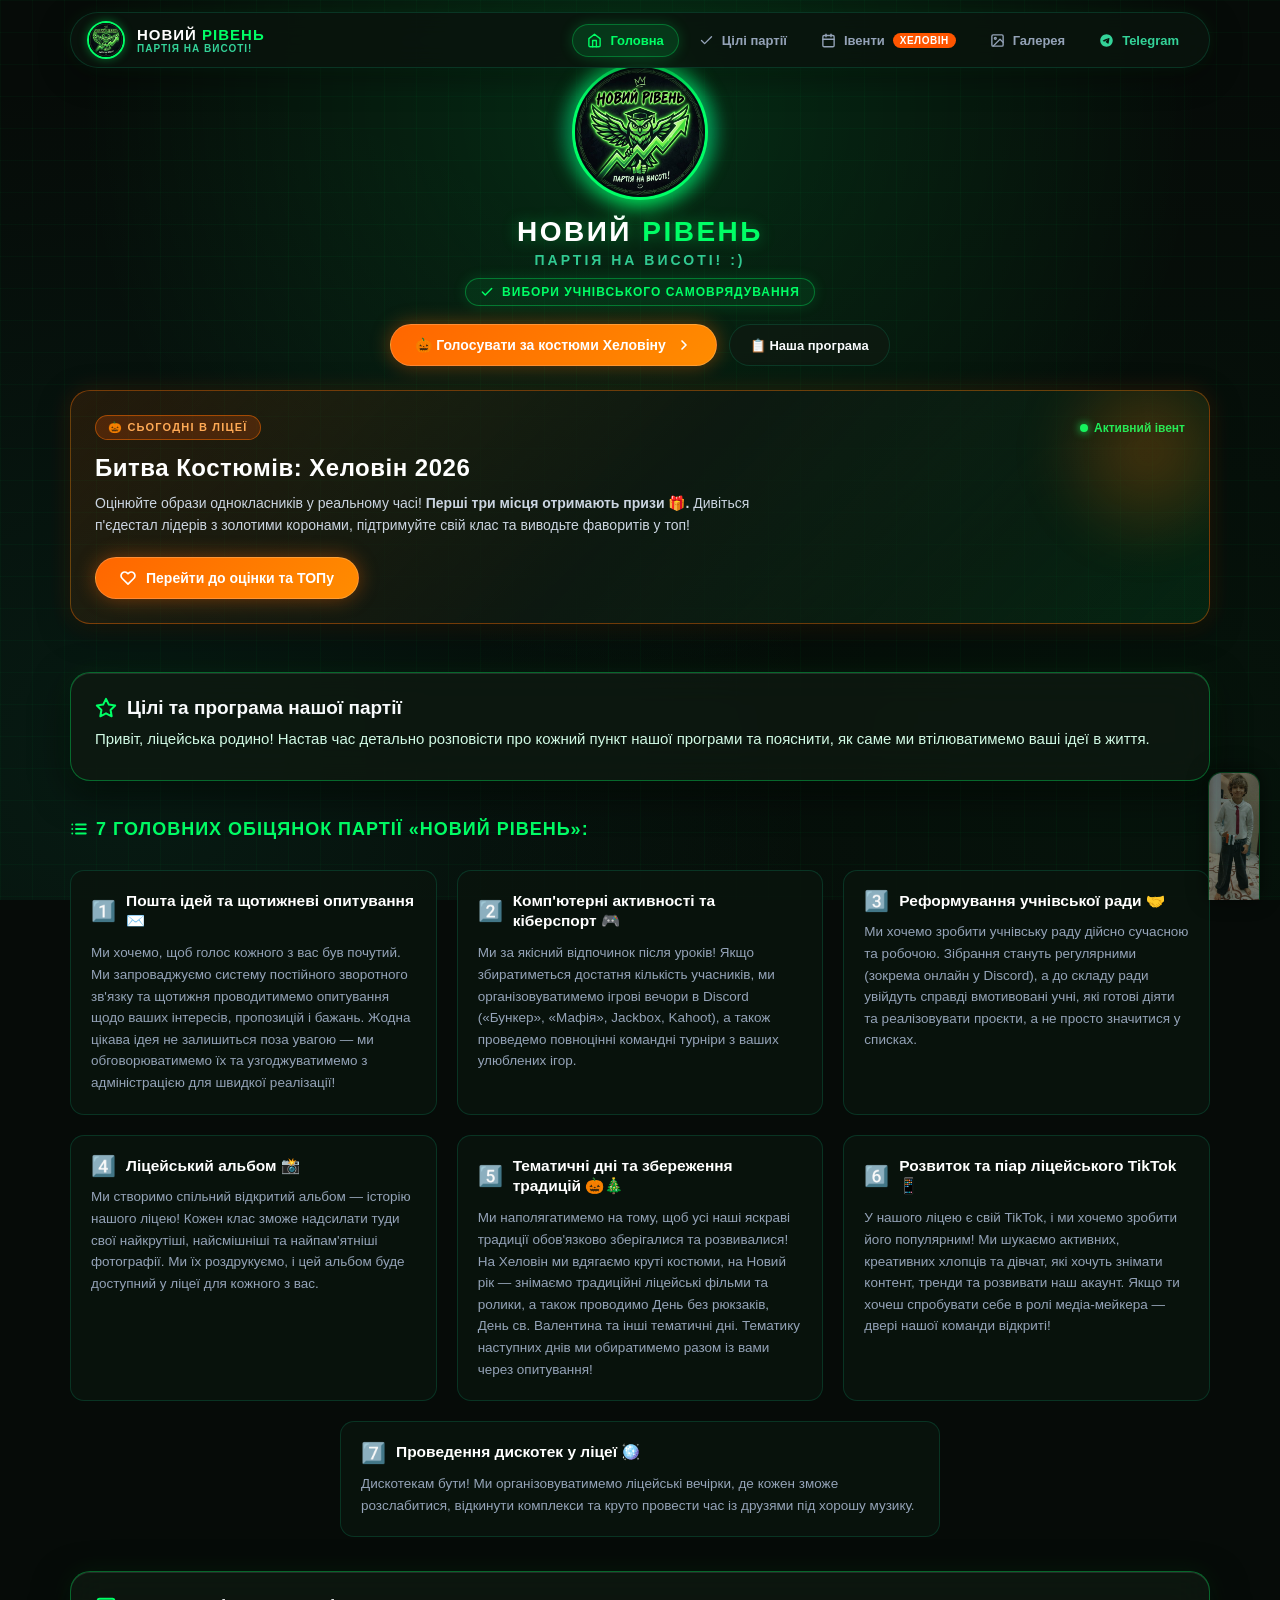
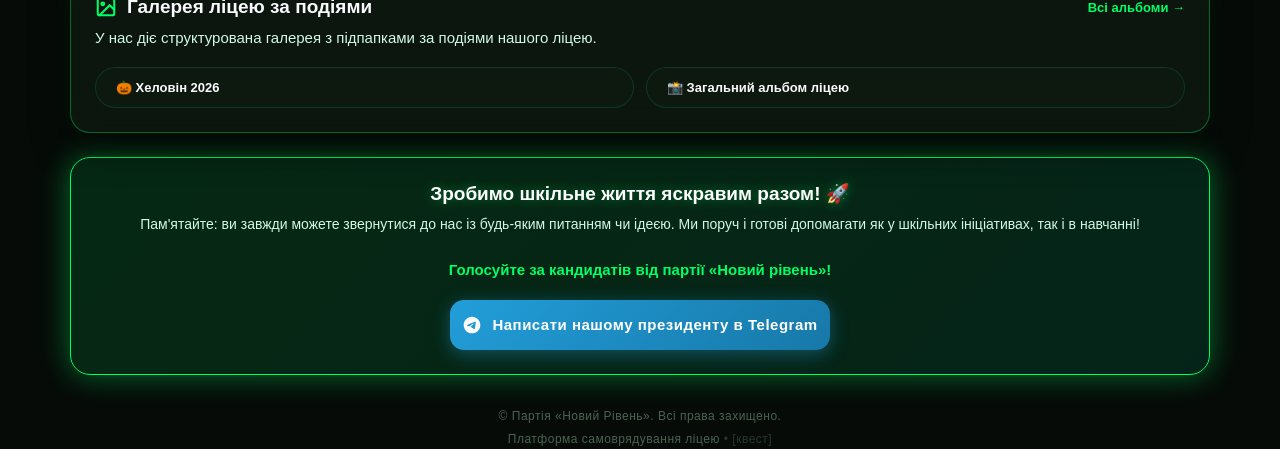
==== commit acec2954: "Спрощено формулювання умов: перші три місця отримають призи" ====
--- a/index.html
+++ b/index.html
@@ -136,7 +136,7 @@
       </div>
       <h2 class="spotlight-title">Битва Костюмів: Хеловін 2026</h2>
       <p class="spotlight-desc">
-        Оцінюйте образи однокласників у реальному часі! <b>Перші три місця отримають призи від партії «Новий Рівень» 🎁.</b> Дивіться п'єдестал лідерів з золотими коронами, підтримуйте свій клас та виводьте фаворитів у топ!
+        Оцінюйте образи однокласників у реальному часі! <b>Перші три місця отримають призи 🎁.</b> Дивіться п'єдестал лідерів з золотими коронами, підтримуйте свій клас та виводьте фаворитів у топ!
       </p>
       <div class="spotlight-actions">
         <a href="events.html" class="btn-spotlight-primary">
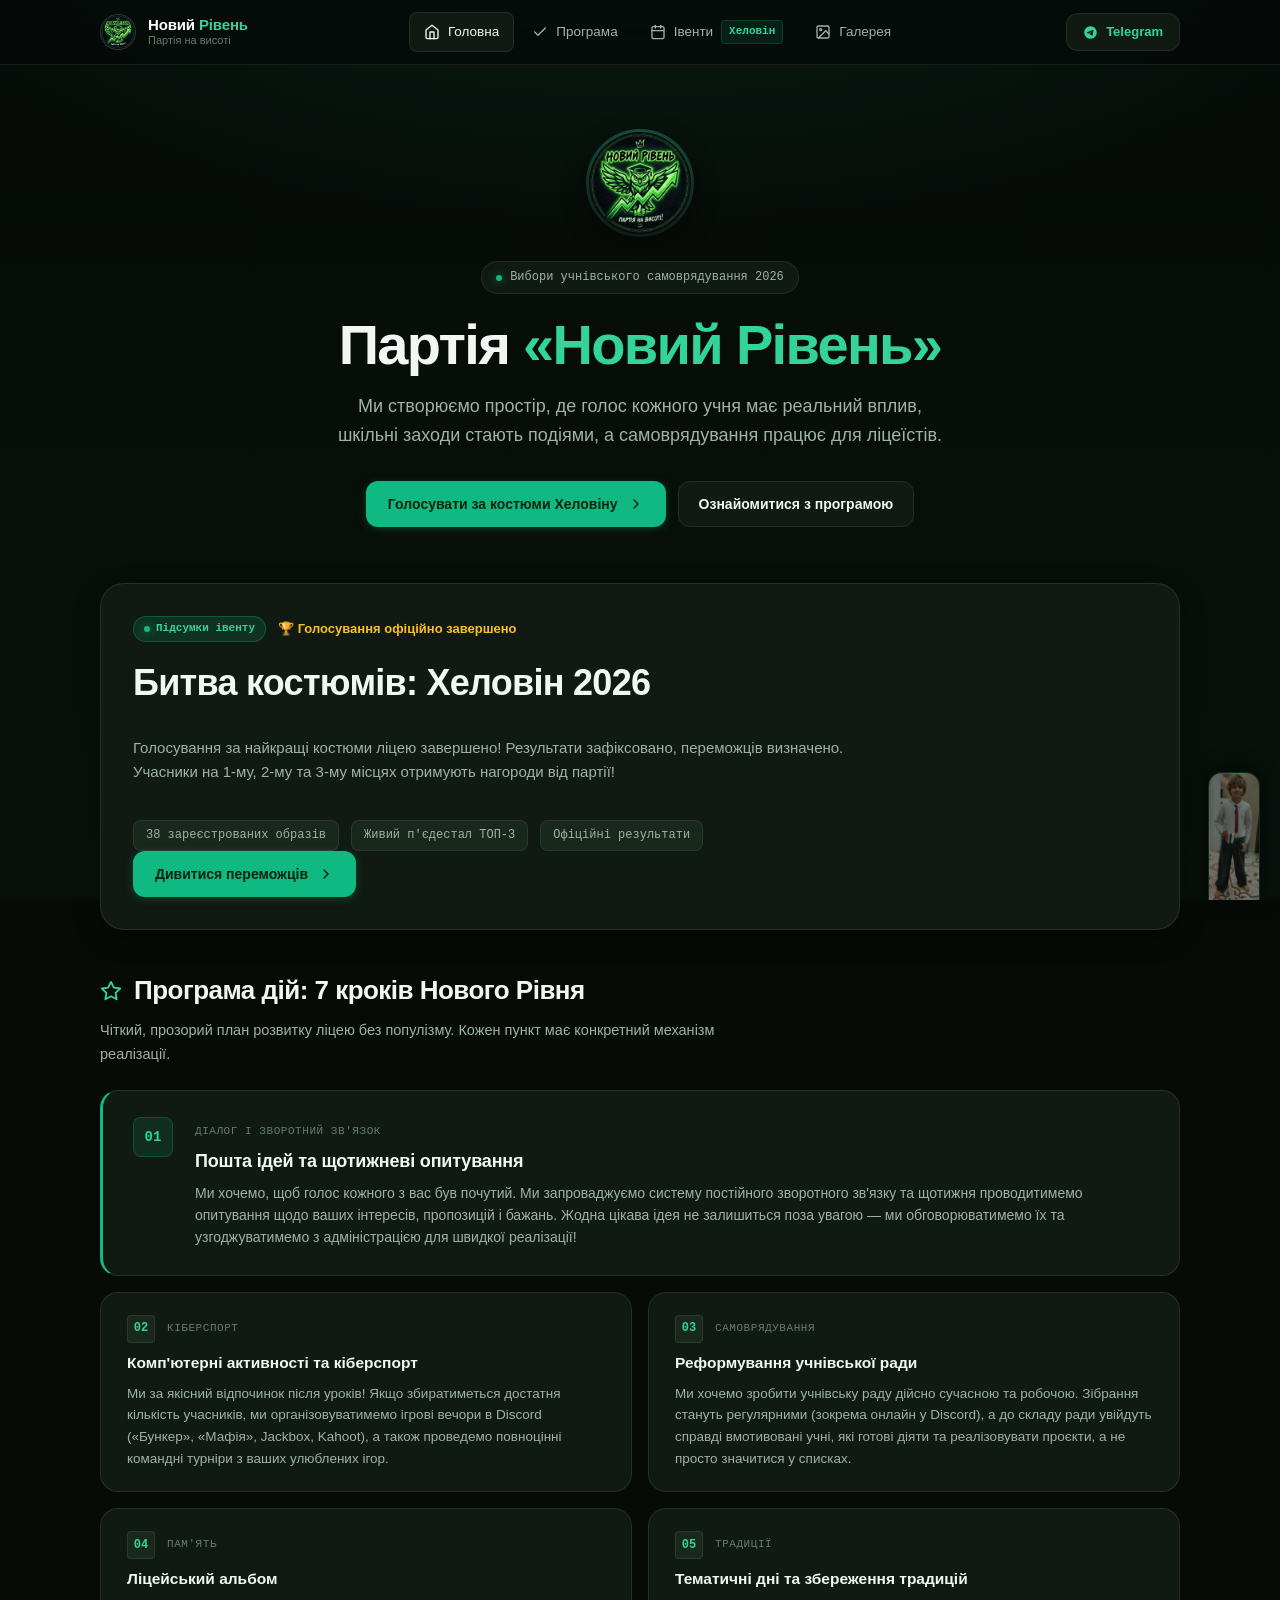
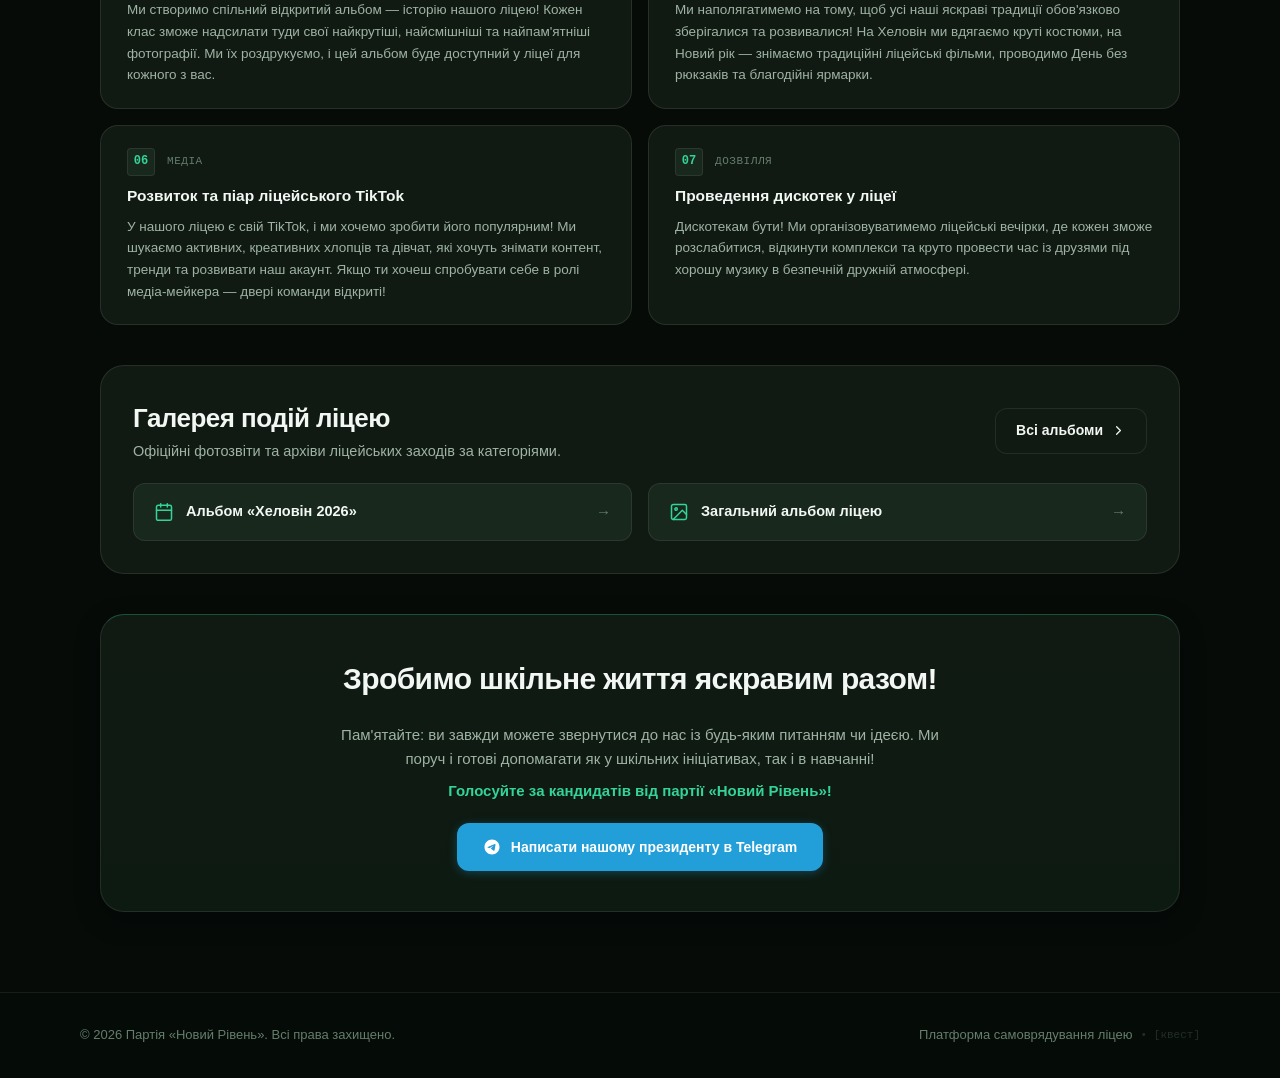
==== commit e27e1adb: "Оновлення голосування: видалено 14 зайвих учасників (зафіксовано 26), оновлено кеш v4" ====
--- a/index.html
+++ b/index.html
@@ -5,32 +5,53 @@
   <meta name="viewport" content="width=device-width, initial-scale=1.0, maximum-scale=1.0, user-scalable=no, viewport-fit=cover">
   <meta name="theme-color" content="#060b08">
   <meta name="apple-mobile-web-app-status-bar-style" content="black-translucent">
-  <title>Партія «Новий Рівень» — Офіційний сайт</title>
-  <link rel="stylesheet" href="style.css?v=2.7">
+  <meta name="referrer" content="strict-origin-when-cross-origin">
+  <meta http-equiv="X-Content-Type-Options" content="nosniff">
+  <meta http-equiv="Content-Security-Policy" content="default-src 'self'; script-src 'self' 'unsafe-inline'; style-src 'self' 'unsafe-inline' https://fonts.googleapis.com; font-src 'self' https://fonts.gstatic.com data:; img-src 'self' data: blob:; media-src 'self' blob: data:; connect-src 'self' https://countapi.mileshilliard.com;">
+  <title>Партія «Новий Рівень» — Офіційний сайт самоврядування</title>
+  
+  <!-- OWASP Clickjacking Defense: Frame-Busting -->
+  <style id="anti-clickjack">body{display:none !important;}</style>
+  <script>
+    if (self === top) {
+      var antiClickjack = document.getElementById("anti-clickjack");
+      if (antiClickjack) antiClickjack.parentNode.removeChild(antiClickjack);
+    } else {
+      top.location = self.location;
+    }
+  </script>
+
+  <!-- Google Fonts: Plus Jakarta Sans & JetBrains Mono -->
+  <link rel="preconnect" href="https://fonts.googleapis.com">
+  <link rel="preconnect" href="https://fonts.gstatic.com" crossorigin>
+  <link href="https://fonts.googleapis.com/css2?family=JetBrains+Mono:wght@400;500;600&family=Plus+Jakarta+Sans:wght@400;500;600;700;800&display=swap" rel="stylesheet">
+  
+  <link rel="stylesheet" href="style.css?v=4.0">
   <link rel="icon" type="image/jpeg" href="assets/logo.jpg">
 </head>
 <body>
 
-  <!-- Easter egg glitch transition screen -->
-  <div id="glitchOverlay" class="glitch-overlay">
+  <!-- Secret Protocol Glitch Transition Overlay -->
+  <div id="glitchOverlay" class="glitch-overlay" aria-hidden="true">
     <div class="glitch-text">[ СЕКРЕТНИЙ ПРОТОКОЛ: АКТИВОВАНО ]</div>
-    <p style="color: #6ee7b7; font-family: monospace; font-size: 14px; margin-top: 12px;">Вхід до таємної системи квесту...</p>
+    <p style="color: var(--accent-hover); font-family: var(--font-mono); font-size: 13px; margin-top: 12px;">Авторизація та перехід до крипто-системи квесту...</p>
   </div>
 
-  <!-- Sticky Global Navigation Bar -->
-  <nav class="site-nav">
+  <!-- Global Navigation Header -->
+  <header class="site-nav">
     <div class="nav-container">
-      <a href="index.html" class="nav-brand">
-        <img src="assets/logo.jpg" alt="Новий Рівень" class="nav-logo-thumb" width="38" height="38" style="width: 38px; height: 38px; max-width: 38px; max-height: 38px; border-radius: 50%; object-fit: cover; flex-shrink: 0;">
+      <a href="index.html" class="nav-brand" title="Партія Новий Рівень">
+        <img src="assets/logo.jpg" alt="Логотип партії Новий Рівень" class="nav-logo-thumb" width="36" height="36">
         <div class="nav-brand-text">
           <span class="nav-brand-title">Новий <span>Рівень</span></span>
-          <span class="nav-brand-sub">Партія на висоті!</span>
+          <span class="nav-brand-sub">Партія на висоті</span>
         </div>
       </a>
 
-      <div class="nav-links">
+      <!-- Desktop Nav Links -->
+      <nav class="nav-links" aria-label="Головна навігація">
         <a href="index.html" class="nav-link active">
-          <svg width="15" height="15" viewBox="0 0 24 24" fill="none" stroke="currentColor" stroke-width="2.2" stroke-linecap="round" stroke-linejoin="round">
+          <svg viewBox="0 0 24 24" fill="none" stroke="currentColor" stroke-width="2" stroke-linecap="round" stroke-linejoin="round">
             <path d="M3 9l9-7 9 7v11a2 2 0 0 1-2 2H5a2 2 0 0 1-2-2z"></path>
             <polyline points="9 22 9 12 15 12 15 22"></polyline>
           </svg>
@@ -38,14 +59,14 @@
         </a>
 
         <a href="#goals" class="nav-link">
-          <svg width="15" height="15" viewBox="0 0 24 24" fill="none" stroke="currentColor" stroke-width="2.2" stroke-linecap="round" stroke-linejoin="round">
+          <svg viewBox="0 0 24 24" fill="none" stroke="currentColor" stroke-width="2" stroke-linecap="round" stroke-linejoin="round">
             <polyline points="20 6 9 17 4 12"></polyline>
           </svg>
-          <span>Цілі партії</span>
+          <span>Програма</span>
         </a>
 
         <a href="events.html" class="nav-link">
-          <svg width="15" height="15" viewBox="0 0 24 24" fill="none" stroke="currentColor" stroke-width="2.2" stroke-linecap="round" stroke-linejoin="round">
+          <svg viewBox="0 0 24 24" fill="none" stroke="currentColor" stroke-width="2" stroke-linecap="round" stroke-linejoin="round">
             <rect x="3" y="4" width="18" height="18" rx="2" ry="2"></rect>
             <line x1="16" y1="2" x2="16" y2="6"></line>
             <line x1="8" y1="2" x2="8" y2="6"></line>
@@ -56,25 +77,26 @@
         </a>
 
         <a href="gallery.html" class="nav-link">
-          <svg width="15" height="15" viewBox="0 0 24 24" fill="none" stroke="currentColor" stroke-width="2.2" stroke-linecap="round" stroke-linejoin="round">
+          <svg viewBox="0 0 24 24" fill="none" stroke="currentColor" stroke-width="2" stroke-linecap="round" stroke-linejoin="round">
             <rect x="3" y="3" width="18" height="18" rx="2" ry="2"></rect>
             <circle cx="8.5" cy="8.5" r="1.5"></circle>
             <polyline points="21 15 16 10 5 21"></polyline>
           </svg>
           <span>Галерея</span>
         </a>
-
-        <a href="https://t.me/zyabl1kkk" target="_blank" rel="noopener noreferrer" class="nav-link" style="color: var(--emerald-400);">
-          <svg width="15" height="15" viewBox="0 0 24 24" fill="currentColor">
-            <path d="M12 2C6.48 2 2 6.48 2 12s4.48 10 10 10 10-4.48 10-10S17.52 2 12 2zm4.64 6.8c-.15 1.58-.8 5.42-1.13 7.19-.14.75-.42 1-.68 1.03-.58.05-1.02-.38-1.58-.75-.88-.58-1.38-.94-2.23-1.5-.99-.65-.35-1.01.22-1.59.15-.15 2.71-2.48 2.76-2.69a.2.2 0 00-.05-.18c-.06-.05-.14-.03-.21-.02-.09.02-1.49.95-4.22 2.79-.4.27-.76.41-1.08.4-.36-.01-1.04-.2-1.55-.37-.63-.2-1.12-.31-1.08-.66.02-.18.27-.36.74-.55 2.92-1.27 4.86-2.11 5.83-2.51 2.78-1.16 3.35-1.36 3.73-1.36.08 0 .27.02.39.12.1.08.13.19.14.27-.01.06.01.24 0 .38z"/>
-          </svg>
-          <span>Telegram</span>
-        </a>
-      </div>
-
-      <!-- Mobile toggle -->
-      <button class="nav-mobile-toggle" id="mobileNavToggle" aria-label="Меню">
-        <svg width="20" height="20" viewBox="0 0 24 24" fill="none" stroke="currentColor" stroke-width="2.5" stroke-linecap="round" stroke-linejoin="round">
+      </nav>
+
+      <!-- Telegram Direct Contact Button -->
+      <a href="https://t.me/zyabl1kkk" target="_blank" rel="noopener noreferrer" class="btn-spotlight-secondary" style="height: 38px; padding: 0 16px; font-size: 13px; color: var(--accent-hover);">
+        <svg width="15" height="15" viewBox="0 0 24 24" fill="currentColor">
+          <path d="M12 2C6.48 2 2 6.48 2 12s4.48 10 10 10 10-4.48 10-10S17.52 2 12 2zm4.64 6.8c-.15 1.58-.8 5.42-1.13 7.19-.14.75-.42 1-.68 1.03-.58.05-1.02-.38-1.58-.75-.88-.58-1.38-.94-2.23-1.5-.99-.65-.35-1.01.22-1.59.15-.15 2.71-2.48 2.76-2.69a.2.2 0 00-.05-.18c-.06-.05-.14-.03-.21-.02-.09.02-1.49.95-4.22 2.79-.4.27-.76.41-1.08.4-.36-.01-1.04-.2-1.55-.37-.63-.2-1.12-.31-1.08-.66.02-.18.27-.36.74-.55 2.92-1.27 4.86-2.11 5.83-2.51 2.78-1.16 3.35-1.36 3.73-1.36.08 0 .27.02.39.12.1.08.13.19.14.27-.01.06.01.24 0 .38z"/>
+        </svg>
+        <span>Telegram</span>
+      </a>
+
+      <!-- Mobile Menu Toggle Button -->
+      <button class="nav-mobile-toggle" id="mobileNavToggle" aria-label="Відкрити навігаційне меню" aria-expanded="false">
+        <svg width="20" height="20" viewBox="0 0 24 24" fill="none" stroke="currentColor" stroke-width="2.2" stroke-linecap="round" stroke-linejoin="round">
           <line x1="3" y1="12" x2="21" y2="12"></line>
           <line x1="3" y1="6" x2="21" y2="6"></line>
           <line x1="3" y1="18" x2="21" y2="18"></line>
@@ -82,277 +104,311 @@
       </button>
     </div>
 
-    <!-- Mobile Dropdown -->
+    <!-- Mobile Dropdown Nav -->
     <div class="mobile-dropdown-menu" id="mobileDropdownMenu">
-      <a href="index.html" class="nav-link active">🏠 Головна сторінка</a>
-      <a href="#goals" class="nav-link">🎯 Цілі та Програма партії</a>
-      <a href="events.html" class="nav-link">🎃 Івенти (Битва костюмів)</a>
-      <a href="gallery.html" class="nav-link">📸 Галерея ліцею за подіями</a>
-      <a href="https://t.me/zyabl1kkk" target="_blank" rel="noopener noreferrer" class="nav-link">✈️ Написати президенту партії</a>
+      <a href="index.html" class="nav-link active">Головна сторінка</a>
+      <a href="#goals" class="nav-link">Цілі та програма партії</a>
+      <a href="events.html" class="nav-link">Івенти (Битва костюмів)</a>
+      <a href="gallery.html" class="nav-link">Галерея ліцею</a>
+      <a href="https://t.me/zyabl1kkk" target="_blank" rel="noopener noreferrer" class="nav-link">Написати президенту в Telegram</a>
     </div>
-  </nav>
-
-  <div class="main-container">
+  </header>
+
+  <!-- Main Content Container -->
+  <main class="main-container">
     
-    <!-- Header -->
-    <header class="header">
-      <div class="logo-wrapper" id="logoBadge" title="Новий Рівень">
-        <div class="logo-glow-ring"></div>
-        <img src="assets/logo.jpg" alt="Партія Новий Рівень" class="logo-img">
-        <!-- Секретна область над короною сови (пасхалка квесту) -->
-        <div id="secretCrown" class="secret-crown-hint" title="✨"></div>
-      </div>
-      <h1 class="brand-title">Новий <span>Рівень</span></h1>
-      <p class="brand-subtitle">Партія на висоті! :)</p>
-      
-      <div class="campaign-badge">
-        <svg width="14" height="14" viewBox="0 0 24 24" fill="none" stroke="currentColor" stroke-width="2.5" stroke-linecap="round" stroke-linejoin="round">
-          <polyline points="20 6 9 17 4 12"></polyline>
-        </svg>
-        <span>Вибори учнівського самоврядування</span>
-      </div>
-
-      <!-- Quick Action Buttons -->
-      <div style="display: flex; gap: 12px; margin-top: 18px; flex-wrap: wrap; justify-content: center;">
-        <a href="events.html" class="btn-spotlight-primary">
-          <span>🎃 Голосувати за костюми Хеловіну</span>
-          <svg width="16" height="16" viewBox="0 0 24 24" fill="none" stroke="currentColor" stroke-width="2.5" stroke-linecap="round" stroke-linejoin="round">
+    <!-- Hero Section -->
+    <section class="hero-box">
+      <!-- Interactive Owl Emblem with secret hotspot -->
+      <div class="emblem-ring" id="logoBadge" title="Партія «Новий Рівень» (клікніть 3 рази для квесту або 5 для адмінки)">
+        <img src="assets/logo.jpg" alt="Емблема партії Новий Рівень" class="emblem-photo" width="102" height="102">
+        <!-- Secret hotspot: click above the crown -->
+        <div id="secretCrown" class="crown-hotspot" title="Секретний протокол"></div>
+      </div>
+
+      <div class="hero-badge-capsule">
+        <span class="live-dot"></span>
+        <span>Вибори учнівського самоврядування 2026</span>
+      </div>
+
+      <h1 class="hero-headline">Партія <span>«Новий Рівень»</span></h1>
+      <p class="hero-subheadline">
+        Ми створюємо простір, де голос кожного учня має реальний вплив, шкільні заходи стають подіями, а самоврядування працює для ліцеїстів.
+      </p>
+
+      <div class="hero-cta-row">
+        <a href="events.html" class="btn-cta-primary">
+          <span>Голосувати за костюми Хеловіну</span>
+          <svg width="16" height="16" viewBox="0 0 24 24" fill="none" stroke="currentColor" stroke-width="2.2" stroke-linecap="round" stroke-linejoin="round">
             <polyline points="9 18 15 12 9 6"></polyline>
           </svg>
         </a>
 
-        <a href="#goals" class="btn-spotlight-secondary">
-          <span>📋 Наша програма</span>
-        </a>
-      </div>
-    </header>
-
-    <!-- Active Event Spotlight Card -->
-    <div class="event-spotlight-card">
-      <div class="spotlight-glow"></div>
-      <div class="spotlight-header">
-        <span class="spotlight-tag">🎃 Сьогодні в ліцеї</span>
-        <span class="spotlight-status">Активний івент</span>
-      </div>
-      <h2 class="spotlight-title">Битва Костюмів: Хеловін 2026</h2>
-      <p class="spotlight-desc">
-        Оцінюйте образи однокласників у реальному часі! <b>Перші три місця отримають призи 🎁.</b> Дивіться п'єдестал лідерів з золотими коронами, підтримуйте свій клас та виводьте фаворитів у топ!
+        <a href="#goals" class="btn-cta-secondary">
+          <span>Ознайомитися з програмою</span>
+        </a>
+      </div>
+    </section>
+
+    <!-- Active Event Spotlight (Halloween 2026 Live Card) -->
+    <section class="spotlight-panel" aria-label="Активна подія ліцею">
+      <div class="spotlight-info">
+        <div class="spotlight-meta-header">
+          <span class="status-tag-active">
+            <span class="live-dot"></span>
+            <span>Підсумки івенту</span>
+          </span>
+          <span class="spotlight-subtitle" style="color: var(--gold); font-weight: 600;">🏆 Голосування офіційно завершено</span>
+        </div>
+
+        <h2 class="spotlight-title">Битва костюмів: Хеловін 2026</h2>
+        <p class="spotlight-desc">
+          Голосування за найкращі костюми ліцею завершено! Результати зафіксовано, переможців визначено. Учасники на 1-му, 2-му та 3-му місцях отримують нагороди від партії!
+        </p>
+
+        <div class="spotlight-badges-group">
+          <span class="stat-chip">38 зареєстрованих образів</span>
+          <span class="stat-chip">Живий п'єдестал ТОП-3</span>
+          <span class="stat-chip">Офіційні результати</span>
+        </div>
+      </div>
+
+      <div>
+        <a href="events.html" class="btn-cta-primary" style="white-space: nowrap;">
+          <span>Дивитися переможців</span>
+          <svg width="16" height="16" viewBox="0 0 24 24" fill="none" stroke="currentColor" stroke-width="2.2" stroke-linecap="round" stroke-linejoin="round">
+            <polyline points="9 18 15 12 9 6"></polyline>
+          </svg>
+        </a>
+      </div>
+    </section>
+
+    <!-- Goals & Promises Section -->
+    <section id="goals">
+      <div class="section-head-wrap">
+        <div class="section-head-title-row">
+          <svg class="section-head-icon" viewBox="0 0 24 24" fill="none" stroke="currentColor" stroke-width="2" stroke-linecap="round" stroke-linejoin="round">
+            <polygon points="12 2 15.09 8.26 22 9.27 17 14.14 18.18 21.02 12 17.77 5.82 21.02 7 14.14 2 9.27 8.91 8.26 12 2"></polygon>
+          </svg>
+          <h2 class="section-head-title">Програма дій: 7 кроків Нового Рівня</h2>
+        </div>
+        <p class="section-head-sub">
+          Чіткий, прозорий план розвитку ліцею без популізму. Кожен пункт має конкретний механізм реалізації.
+        </p>
+      </div>
+
+      <div class="program-container">
+        
+        <!-- Flagship Initiative 01 -->
+        <article class="card-flagship">
+          <div class="flagship-number">01</div>
+          <div class="flagship-details">
+            <div>
+              <span class="card-tag">Діалог і зворотний зв'язок</span>
+            </div>
+            <h3 class="flagship-title">Пошта ідей та щотижневі опитування</h3>
+            <p class="flagship-body">
+              Ми хочемо, щоб голос кожного з вас був почутий. Ми запроваджуємо систему постійного зворотного зв'язку та щотижня проводитимемо опитування щодо ваших інтересів, пропозицій і бажань. Жодна цікава ідея не залишиться поза увагою — ми обговорюватимемо їх та узгоджуватимемо з адміністрацією для швидкої реалізації!
+            </p>
+          </div>
+        </article>
+
+        <!-- Initiatives 02 to 07 -->
+        <div class="initiatives-grid">
+          
+          <!-- 02 -->
+          <article class="initiative-card">
+            <div class="initiative-header">
+              <span class="initiative-num">02</span>
+              <span class="card-tag">Кіберспорт</span>
+            </div>
+            <h3 class="initiative-title">Комп'ютерні активності та кіберспорт</h3>
+            <p class="initiative-text">
+              Ми за якісний відпочинок після уроків! Якщо збиратиметься достатня кількість учасників, ми організовуватимемо ігрові вечори в Discord («Бункер», «Мафія», Jackbox, Kahoot), а також проведемо повноцінні командні турніри з ваших улюблених ігор.
+            </p>
+          </article>
+
+          <!-- 03 -->
+          <article class="initiative-card">
+            <div class="initiative-header">
+              <span class="initiative-num">03</span>
+              <span class="card-tag">Самоврядування</span>
+            </div>
+            <h3 class="initiative-title">Реформування учнівської ради</h3>
+            <p class="initiative-text">
+              Ми хочемо зробити учнівську раду дійсно сучасною та робочою. Зібрання стануть регулярними (зокрема онлайн у Discord), а до складу ради увійдуть справді вмотивовані учні, які готові діяти та реалізовувати проєкти, а не просто значитися у списках.
+            </p>
+          </article>
+
+          <!-- 04 -->
+          <article class="initiative-card">
+            <div class="initiative-header">
+              <span class="initiative-num">04</span>
+              <span class="card-tag">Пам'ять</span>
+            </div>
+            <h3 class="initiative-title">Ліцейський альбом</h3>
+            <p class="initiative-text">
+              Ми створимо спільний відкритий альбом — історію нашого ліцею! Кожен клас зможе надсилати туди свої найкрутіші, найсмішніші та найпам'ятніші фотографії. Ми їх роздрукуємо, і цей альбом буде доступний у ліцеї для кожного з вас.
+            </p>
+          </article>
+
+          <!-- 05 -->
+          <article class="initiative-card">
+            <div class="initiative-header">
+              <span class="initiative-num">05</span>
+              <span class="card-tag">Традиції</span>
+            </div>
+            <h3 class="initiative-title">Тематичні дні та збереження традицій</h3>
+            <p class="initiative-text">
+              Ми наполягатимемо на тому, щоб усі наші яскраві традиції обов'язково зберігалися та розвивалися! На Хеловін ми вдягаємо круті костюми, на Новий рік — знімаємо традиційні ліцейські фільми, проводимо День без рюкзаків та благодійні ярмарки.
+            </p>
+          </article>
+
+          <!-- 06 -->
+          <article class="initiative-card">
+            <div class="initiative-header">
+              <span class="initiative-num">06</span>
+              <span class="card-tag">Медіа</span>
+            </div>
+            <h3 class="initiative-title">Розвиток та піар ліцейського TikTok</h3>
+            <p class="initiative-text">
+              У нашого ліцею є свій TikTok, і ми хочемо зробити його популярним! Ми шукаємо активних, креативних хлопців та дівчат, які хочуть знімати контент, тренди та розвивати наш акаунт. Якщо ти хочеш спробувати себе в ролі медіа-мейкера — двері команди відкриті!
+            </p>
+          </article>
+
+          <!-- 07 -->
+          <article class="initiative-card">
+            <div class="initiative-header">
+              <span class="initiative-num">07</span>
+              <span class="card-tag">Дозвілля</span>
+            </div>
+            <h3 class="initiative-title">Проведення дискотек у ліцеї</h3>
+            <p class="initiative-text">
+              Дискотекам бути! Ми організовуватимемо ліцейські вечірки, де кожен зможе розслабитися, відкинути комплекси та круто провести час із друзями під хорошу музику в безпечній дружній атмосфері.
+            </p>
+          </article>
+
+        </div>
+      </div>
+    </section>
+
+    <!-- Gallery Highlights Preview -->
+    <section class="gallery-section-card" aria-label="Галерея подій ліцею">
+      <div class="gallery-header-row">
+        <div>
+          <h2 class="section-head-title">Галерея подій ліцею</h2>
+          <p class="section-head-sub">Офіційні фотозвіти та архіви ліцейських заходів за категоріями.</p>
+        </div>
+        <a href="gallery.html" class="btn-cta-secondary">
+          <span>Всі альбоми</span>
+          <svg width="15" height="15" viewBox="0 0 24 24" fill="none" stroke="currentColor" stroke-width="2" stroke-linecap="round" stroke-linejoin="round">
+            <polyline points="9 18 15 12 9 6"></polyline>
+          </svg>
+        </a>
+      </div>
+
+      <div class="gallery-cards-grid">
+        <a href="gallery.html#halloween_2026" class="gallery-item-link">
+          <div class="gallery-label-group">
+            <svg width="20" height="20" viewBox="0 0 24 24" fill="none" stroke="currentColor" stroke-width="1.8" stroke-linecap="round" stroke-linejoin="round" style="color: var(--accent-hover);">
+              <rect x="3" y="4" width="18" height="18" rx="2" ry="2"></rect>
+              <line x1="16" y1="2" x2="16" y2="6"></line>
+              <line x1="8" y1="2" x2="8" y2="6"></line>
+              <line x1="3" y1="10" x2="21" y2="10"></line>
+            </svg>
+            <span class="gallery-label">Альбом «Хеловін 2026»</span>
+          </div>
+          <span class="gallery-link-arrow">→</span>
+        </a>
+
+        <a href="gallery.html#general_album" class="gallery-item-link">
+          <div class="gallery-label-group">
+            <svg width="20" height="20" viewBox="0 0 24 24" fill="none" stroke="currentColor" stroke-width="1.8" stroke-linecap="round" stroke-linejoin="round" style="color: var(--accent-hover);">
+              <rect x="3" y="3" width="18" height="18" rx="2" ry="2"></rect>
+              <circle cx="8.5" cy="8.5" r="1.5"></circle>
+              <polyline points="21 15 16 10 5 21"></polyline>
+            </svg>
+            <span class="gallery-label">Загальний альбом ліцею</span>
+          </div>
+          <span class="gallery-link-arrow">→</span>
+        </a>
+      </div>
+    </section>
+
+    <!-- President Call to Action -->
+    <section class="president-cta-panel">
+      <h2 class="cta-heading">Зробимо шкільне життя яскравим разом!</h2>
+      <p class="cta-paragraph">
+        Пам'ятайте: ви завжди можете звернутися до нас із будь-яким питанням чи ідеєю. Ми поруч і готові допомагати як у шкільних ініціативах, так і в навчанні!<br>
+        <b style="color: var(--accent-hover); display: inline-block; margin-top: 8px;">Голосуйте за кандидатів від партії «Новий Рівень»!</b>
       </p>
-      <div class="spotlight-actions">
-        <a href="events.html" class="btn-spotlight-primary">
-          <svg width="16" height="16" viewBox="0 0 24 24" fill="none" stroke="currentColor" stroke-width="2.5" stroke-linecap="round" stroke-linejoin="round">
-            <path d="M20.84 4.61a5.5 5.5 0 0 0-7.78 0L12 5.67l-1.06-1.06a5.5 5.5 0 0 0-7.78 7.78l1.06 1.06L12 21.23l7.78-7.78 1.06-1.06a5.5 5.5 0 0 0 0-7.78z"></path>
-          </svg>
-          <span>Перейти до оцінки та ТОПу</span>
-        </a>
-      </div>
-    </div>
-
-    <!-- Goals & Promises Section Anchor -->
-    <div id="goals"></div>
-
-    <!-- Intro Card -->
-    <div class="cyber-card">
-      <div class="card-title">
-        <svg width="22" height="22" viewBox="0 0 24 24" fill="none" stroke="currentColor" stroke-width="2.2" stroke-linecap="round" stroke-linejoin="round">
-          <polygon points="12 2 15.09 8.26 22 9.27 17 14.14 18.18 21.02 12 17.77 5.82 21.02 7 14.14 2 9.27 8.91 8.26 12 2"></polygon>
-        </svg>
-        <span>Цілі та програма нашої партії</span>
-      </div>
-      <p class="intro-text">
-        Привіт, ліцейська родино! Настав час детально розповісти про кожний пункт нашої програми та пояснити, як саме ми втілюватимемо ваші ідеї в життя.
-      </p>
-    </div>
-
-    <!-- 7 Promises Section Title -->
-    <div class="program-section-title">
-      <svg width="18" height="18" viewBox="0 0 24 24" fill="none" stroke="currentColor" stroke-width="2.5" stroke-linecap="round" stroke-linejoin="round">
-        <line x1="8" y1="6" x2="21" y2="6"></line>
-        <line x1="8" y1="12" x2="21" y2="12"></line>
-        <line x1="8" y1="18" x2="21" y2="18"></line>
-        <line x1="3" y1="6" x2="3.01" y2="6"></line>
-        <line x1="3" y1="12" x2="3.01" y2="12"></line>
-        <line x1="3" y1="18" x2="3.01" y2="18"></line>
-      </svg>
-      <span>7 головних обіцянок партії «Новий Рівень»:</span>
-    </div>
-
-    <!-- 7 Promises Cards Grid -->
-    <div class="program-grid">
-
-      <!-- 1 -->
-      <div class="promise-card">
-        <div class="promise-header">
-          <span class="promise-num">1️⃣</span>
-          <h3 class="promise-title">Пошта ідей та щотижневі опитування ✉️</h3>
-        </div>
-        <p class="promise-body">
-          Ми хочемо, щоб голос кожного з вас був почутий. Ми запроваджуємо систему постійного зворотного зв'язку та щотижня проводитимемо опитування щодо ваших інтересів, пропозицій і бажань. Жодна цікава ідея не залишиться поза увагою — ми обговорюватимемо їх та узгоджуватимемо з адміністрацією для швидкої реалізації!
-        </p>
-      </div>
-
-      <!-- 2 -->
-      <div class="promise-card">
-        <div class="promise-header">
-          <span class="promise-num">2️⃣</span>
-          <h3 class="promise-title">Комп'ютерні активності та кіберспорт 🎮</h3>
-        </div>
-        <p class="promise-body">
-          Ми за якісний відпочинок після уроків! Якщо збиратиметься достатня кількість учасників, ми організовуватимемо ігрові вечори в Discord («Бункер», «Мафія», Jackbox, Kahoot), а також проведемо повноцінні командні турніри з ваших улюблених ігор.
-        </p>
-      </div>
-
-      <!-- 3 -->
-      <div class="promise-card">
-        <div class="promise-header">
-          <span class="promise-num">3️⃣</span>
-          <h3 class="promise-title">Реформування учнівської ради 🤝</h3>
-        </div>
-        <p class="promise-body">
-          Ми хочемо зробити учнівську раду дійсно сучасною та робочою. Зібрання стануть регулярними (зокрема онлайн у Discord), а до складу ради увійдуть справді вмотивовані учні, які готові діяти та реалізовувати проєкти, а не просто значитися у списках.
-        </p>
-      </div>
-
-      <!-- 4 -->
-      <div class="promise-card">
-        <div class="promise-header">
-          <span class="promise-num">4️⃣</span>
-          <h3 class="promise-title">Ліцейський альбом 📸</h3>
-        </div>
-        <p class="promise-body">
-          Ми створимо спільний відкритий альбом — історію нашого ліцею! Кожен клас зможе надсилати туди свої найкрутіші, найсмішніші та найпам'ятніші фотографії. Ми їх роздрукуємо, і цей альбом буде доступний у ліцеї для кожного з вас.
-        </p>
-      </div>
-
-      <!-- 5 -->
-      <div class="promise-card">
-        <div class="promise-header">
-          <span class="promise-num">5️⃣</span>
-          <h3 class="promise-title">Тематичні дні та збереження традицій 🎃🎄</h3>
-        </div>
-        <p class="promise-body">
-          Ми наполягатимемо на тому, щоб усі наші яскраві традиції обов'язково зберігалися та розвивалися! На Хеловін ми вдягаємо круті костюми, на Новий рік — знімаємо традиційні ліцейські фільми та ролики, а також проводимо День без рюкзаків, День св. Валентина та інші тематичні дні. Тематику наступних днів ми обиратимемо разом із вами через опитування!
-        </p>
-      </div>
-
-      <!-- 6 -->
-      <div class="promise-card">
-        <div class="promise-header">
-          <span class="promise-num">6️⃣</span>
-          <h3 class="promise-title">Розвиток та піар ліцейського TikTok 📱</h3>
-        </div>
-        <p class="promise-body">
-          У нашого ліцею є свій TikTok, і ми хочемо зробити його популярним! Ми шукаємо активних, креативних хлопців та дівчат, які хочуть знімати контент, тренди та розвивати наш акаунт. Якщо ти хочеш спробувати себе в ролі медіа-мейкера — двері нашої команди відкриті!
-        </p>
-      </div>
-
-      <!-- 7 -->
-      <div class="promise-card">
-        <div class="promise-header">
-          <span class="promise-num">7️⃣</span>
-          <h3 class="promise-title">Проведення дискотек у ліцеї 🪩</h3>
-        </div>
-        <p class="promise-body">
-          Дискотекам бути! Ми організовуватимемо ліцейські вечірки, де кожен зможе розслабитися, відкинути комплекси та круто провести час із друзями під хорошу музику.
-        </p>
-      </div>
-    </div>
-
-    <!-- Gallery Highlights Teaser -->
-    <div class="cyber-card" style="margin-top: 10px;">
-      <div class="card-title" style="justify-content: space-between;">
-        <div style="display: flex; align-items: center; gap: 10px;">
-          <svg width="22" height="22" viewBox="0 0 24 24" fill="none" stroke="currentColor" stroke-width="2.2" stroke-linecap="round" stroke-linejoin="round">
-            <rect x="3" y="3" width="18" height="18" rx="2" ry="2"></rect>
-            <circle cx="8.5" cy="8.5" r="1.5"></circle>
-            <polyline points="21 15 16 10 5 21"></polyline>
-          </svg>
-          <span>Галерея ліцею за подіями</span>
-        </div>
-        <a href="gallery.html" style="font-size: 13px; color: var(--neon-green); text-decoration: none; font-weight: 700;">
-          Всі альбоми →
-        </a>
-      </div>
-      <p class="intro-text" style="margin-bottom: 16px;">
-        У нас діє структурована галерея з підпапками за подіями нашого ліцею.
-      </p>
-
-      <div style="display: grid; grid-template-columns: repeat(auto-fit, minmax(200px, 1fr)); gap: 12px;">
-        <a href="gallery.html#halloween_2026" style="text-decoration: none;" class="btn-spotlight-secondary">
-          <span>🎃 Хеловін 2026</span>
-        </a>
-        <a href="gallery.html#general_album" style="text-decoration: none;" class="btn-spotlight-secondary">
-          <span>📸 Загальний альбом ліцею</span>
-        </a>
-      </div>
-    </div>
-
-    <!-- Call to Action Box -->
-    <div class="cta-box">
-      <h2 class="cta-title">Зробимо шкільне життя яскравим разом! 🚀</h2>
-      <p class="cta-text">
-        Пам'ятайте: ви завжди можете звернутися до нас із будь-яким питанням чи ідеєю. Ми поруч і готові допомагати як у шкільних ініціативах, так і в навчанні!<br><br>
-        <b style="color: var(--neon-green); font-size: 15px;">Голосуйте за кандидатів від партії «Новий рівень»!</b>
-      </p>
-
-      <a href="https://t.me/zyabl1kkk" target="_blank" rel="noopener noreferrer" class="btn-telegram">
-        <svg width="20" height="20" viewBox="0 0 24 24" fill="currentColor">
+      <a href="https://t.me/zyabl1kkk" target="_blank" rel="noopener noreferrer" class="btn-tg-official">
+        <svg width="18" height="18" viewBox="0 0 24 24" fill="currentColor">
           <path d="M12 2C6.48 2 2 6.48 2 12s4.48 10 10 10 10-4.48 10-10S17.52 2 12 2zm4.64 6.8c-.15 1.58-.8 5.42-1.13 7.19-.14.75-.42 1-.68 1.03-.58.05-1.02-.38-1.58-.75-.88-.58-1.38-.94-2.23-1.5-.99-.65-.35-1.01.22-1.59.15-.15 2.71-2.48 2.76-2.69a.2.2 0 00-.05-.18c-.06-.05-.14-.03-.21-.02-.09.02-1.49.95-4.22 2.79-.4.27-.76.41-1.08.4-.36-.01-1.04-.2-1.55-.37-.63-.2-1.12-.31-1.08-.66.02-.18.27-.36.74-.55 2.92-1.27 4.86-2.11 5.83-2.51 2.78-1.16 3.35-1.36 3.73-1.36.08 0 .27.02.39.12.1.08.13.19.14.27-.01.06.01.24 0 .38z"/>
         </svg>
         <span>Написати нашому президенту в Telegram</span>
       </a>
+    </section>
+
+  </main>
+
+  <!-- Site Footer with Easter Egg Trigger -->
+  <footer class="footer">
+    <div class="footer-inner">
+      <p>&copy; 2026 Партія «Новий Рівень». Всі права захищено.</p>
+      <div style="display: flex; align-items: center; gap: 8px;">
+        <span>Платформа самоврядування ліцею</span>
+        <!-- Secret trigger for quest protocol -->
+        <span id="secretDot" class="footer-secret-dot" title="Секретний протокол">• [квест]</span>
+      </div>
     </div>
-
-    <!-- Footer with discreet secret link -->
-    <footer class="footer">
-      <p>&copy; Партія «Новий Рівень». Всі права захищено.</p>
-      <p style="margin-top: 4px;">
-        <span>Платформа самоврядування ліцею</span>
-        <!-- Секретна крапка (пасхалка квесту) -->
-        <span id="secretDot" class="secret-dot" title="Секретний протокол"> • [квест]</span>
-      </p>
-    </footer>
-  </div>
-
+  </footer>
+
+  <!-- Scripts: Mobile Navigation & Secret Quest Easter Egg -->
   <script>
-    // Мобільне навігаційне меню
+    // 1. Mobile Navigation Toggle
     const mobileNavToggle = document.getElementById('mobileNavToggle');
     const mobileDropdownMenu = document.getElementById('mobileDropdownMenu');
     if (mobileNavToggle && mobileDropdownMenu) {
       mobileNavToggle.addEventListener('click', () => {
-        mobileDropdownMenu.classList.toggle('open');
+        const isOpen = mobileDropdownMenu.classList.toggle('open');
+        mobileNavToggle.setAttribute('aria-expanded', isOpen ? 'true' : 'false');
       });
-    }
-
-    // ==========================================
-    // ПАСХАЛКА: перехід на сторінку квесту
-    // ==========================================
+      mobileDropdownMenu.querySelectorAll('a').forEach(link => {
+        link.addEventListener('click', () => {
+          mobileDropdownMenu.classList.remove('open');
+          mobileNavToggle.setAttribute('aria-expanded', 'false');
+        });
+      });
+    }
+
+    // 2. Secret Quest Protocol Transition
     function triggerQuestTransition() {
       const overlay = document.getElementById('glitchOverlay');
-      overlay.style.display = 'flex';
-
-      // Відправка кліку у CounterAPI (працює у фоні через keepalive)
+      if (overlay) overlay.style.display = 'flex';
+
+      // Background hit counter
       try {
         fetch('https://countapi.mileshilliard.com/api/v1/hit/novyi_riven_quest_clicks_licey_2026', {
           keepalive: true,
           cache: 'no-cache'
         }).catch(() => {});
       } catch (e) {}
-      
-      // Легкий звуковий ефект (Web Audio API)
+
+      // Web Audio API feedback chime
       try {
         const audioCtx = new (window.AudioContext || window.webkitAudioContext)();
         const osc = audioCtx.createOscillator();
         const gain = audioCtx.createGain();
-        osc.type = 'sawtooth';
+        osc.type = 'sine';
         osc.frequency.setValueAtTime(440, audioCtx.currentTime);
-        osc.frequency.exponentialRampToValueAtTime(880, audioCtx.currentTime + 0.3);
-        gain.gain.setValueAtTime(0.15, audioCtx.currentTime);
-        gain.gain.exponentialRampToValueAtTime(0.01, audioCtx.currentTime + 0.4);
+        osc.frequency.exponentialRampToValueAtTime(880, audioCtx.currentTime + 0.28);
+        gain.gain.setValueAtTime(0.12, audioCtx.currentTime);
+        gain.gain.exponentialRampToValueAtTime(0.001, audioCtx.currentTime + 0.38);
         osc.connect(gain);
         gain.connect(audioCtx.destination);
         osc.start();
-        osc.stop(audioCtx.currentTime + 0.4);
+        osc.stop(audioCtx.currentTime + 0.38);
       } catch (e) {}
 
       setTimeout(() => {
@@ -360,7 +416,7 @@
       }, 700);
     }
 
-    // 1. Секретна область над короною сови (клік / тап)
+    // Trigger A: Click on secret crown hotspot over the owl emblem
     const secretCrown = document.getElementById('secretCrown');
     if (secretCrown) {
       secretCrown.addEventListener('click', (e) => {
@@ -369,29 +425,31 @@
       });
     }
 
-    // 2. Потрійний клік на логотип (мобільна пасхалка)
+    // Trigger B: Triple click on emblem
     let tapCount = 0;
-    let tapTimeout = null;
+    let tapTimer = null;
     const logoBadge = document.getElementById('logoBadge');
     if (logoBadge) {
       logoBadge.addEventListener('click', () => {
         tapCount++;
-        clearTimeout(tapTimeout);
+        clearTimeout(tapTimer);
         if (tapCount >= 3) {
           triggerQuestTransition();
         } else {
-          tapTimeout = setTimeout(() => { tapCount = 0; }, 600);
+          tapTimer = setTimeout(() => { tapCount = 0; }, 600);
         }
       });
     }
 
-    // 3. Непримітна крапка в футері
+    // Trigger C: Secret footer dot
     const secretDot = document.getElementById('secretDot');
     if (secretDot) {
       secretDot.addEventListener('click', triggerQuestTransition);
     }
   </script>
-  <script src="admin.js"></script>
+
+  <!-- Project scripts: admin authorization & interactive corner mascot -->
+  <script src="admin.js?v=3.2"></script>
   <script src="mascot.js"></script>
 </body>
 </html>
--- a/style.css
+++ b/style.css
@@ -1,116 +1,314 @@
+/* ==========================================================================
+   ПАРТІЯ «НОВИЙ РІВЕНЬ» — ОФІЦІЙНА ДИЗАЙН-СИСТЕМА (Unslop & Tastegate)
+   Palette: Deep Forest Graphite & Emerald Mint Ramp
+   Typography: Plus Jakarta Sans & JetBrains Mono
+   ========================================================================== */
+
+@import url('https://fonts.googleapis.com/css2?family=JetBrains+Mono:wght@400;500;600&family=Plus+Jakarta+Sans:wght@400;500;600;700;800&display=swap');
+
 :root {
+  /* Core Modern Palette */
+  --bg-base: #060b08;
+  --bg-surface: #0c140e;
+  --bg-card: #101a13;
+  --bg-card-hover: #15241a;
+  --bg-raised: #18281d;
+  --bg-input: #0a130c;
+
+  --border-subtle: rgba(255, 255, 255, 0.08);
+  --border-card: rgba(255, 255, 255, 0.09);
+  --border-hover: rgba(52, 211, 153, 0.3);
+  --border-emerald: rgba(16, 185, 129, 0.35);
+
+  --text-primary: #f2f7f4;
+  --text-secondary: #9eb3a3;
+  --text-muted: #647d6c;
+
+  --accent: #10b981;
+  --accent-hover: #34d399;
+  --accent-subtle: rgba(16, 185, 129, 0.12);
+  --accent-text: #042412;
+
+  --gold: #fbbf24;
+  --gold-subtle: rgba(251, 191, 36, 0.12);
+  --danger: #ef4444;
+  --danger-subtle: rgba(239, 68, 68, 0.15);
+
+  --font-sans: 'Plus Jakarta Sans', -apple-system, BlinkMacSystemFont, "Segoe UI", Roboto, sans-serif;
+  --font-mono: 'JetBrains Mono', ui-monospace, SFMono-Regular, Menlo, monospace;
+
+  --radius-sm: 8px;
+  --radius-md: 12px;
+  --radius-lg: 18px;
+  --radius-xl: 24px;
+  --radius-pill: 9999px;
+  --radius-full: 9999px;
+
+  --shadow-sm: 0 2px 8px rgba(0, 0, 0, 0.25);
+  --shadow-card: 0 8px 24px rgba(0, 0, 0, 0.35);
+  --shadow-elevated: 0 16px 40px rgba(0, 0, 0, 0.45);
+  --ease: cubic-bezier(0.2, 0.8, 0.2, 1);
+  --transition: all 0.2s cubic-bezier(0.2, 0.8, 0.2, 1);
+
+  /* Compatibility Aliases for dynamic JS modules */
   --bg-primary: #060b08;
-  --bg-secondary: #0c150e;
-  --bg-card: rgba(14, 25, 17, 0.82);
-  --bg-card-hover: rgba(19, 36, 24, 0.9);
-  --bg-input: rgba(6, 15, 9, 0.88);
-  
-  --neon-green: #00ff66;
-  --neon-green-dim: #00cc52;
-  --neon-green-glow: rgba(0, 255, 102, 0.4);
-  --neon-green-subtle: rgba(0, 255, 102, 0.12);
-  
+  --bg-secondary: #0c140e;
+  --neon-green: #34d399;
+  --neon-green-dim: #10b981;
+  --neon-green-glow: rgba(16, 185, 129, 0.2);
+  --neon-green-subtle: rgba(16, 185, 129, 0.12);
   --emerald-500: #10b981;
   --emerald-400: #34d399;
   --emerald-300: #6ee7b7;
-  
-  --telegram-blue: #229ED9;
-  --telegram-glow: rgba(34, 158, 217, 0.4);
-  
-  --text-white: #f8fafc;
-  --text-muted: #94a3b8;
-  --text-green: #4ade80;
-  
-  --border-neon: rgba(0, 255, 102, 0.35);
-  --border-subtle: rgba(16, 185, 129, 0.2);
-  
-  --danger: #ef4444;
-  --danger-glow: rgba(239, 68, 68, 0.3);
-  
-  --radius-sm: 8px;
-  --radius-md: 14px;
-  --radius-lg: 20px;
-  --radius-full: 9999px;
-  
-  --shadow-neon: 0 0 25px var(--neon-green-glow);
-  --transition: all 0.25s cubic-bezier(0.4, 0, 0.2, 1);
-}
-
-* {
+  --text-white: #f2f7f4;
+  --text-green: #34d399;
+  --border-neon: rgba(52, 211, 153, 0.25);
+  --shadow-neon: 0 2px 12px rgba(16, 185, 129, 0.25);
+}
+
+/* ==========================================================================
+   RESET & BASE STYLES
+   ========================================================================== */
+*, *::before, *::after {
+  box-sizing: border-box;
   margin: 0;
   padding: 0;
-  box-sizing: border-box;
   -webkit-tap-highlight-color: transparent;
+}
+
+html {
+  color-scheme: dark;
+  scroll-behavior: smooth;
+  background-color: var(--bg-base);
+}
+
+body {
+  font-family: var(--font-sans);
+  font-size: 15px;
+  line-height: 1.6;
+  color: var(--text-primary);
+  background-color: var(--bg-base);
+  background-image: 
+    radial-gradient(ellipse 90% 50% at 50% -10%, rgba(16, 185, 129, 0.12), transparent 70%),
+    linear-gradient(180deg, var(--bg-base) 0%, #09100b 100%);
+  background-attachment: fixed;
+  min-height: 100vh;
+  display: flex;
+  flex-direction: column;
+  overflow-x: hidden;
+  -webkit-font-smoothing: antialiased;
+}
+
+::selection {
+  background: rgba(16, 185, 129, 0.28);
+  color: #ffffff;
+}
+
+:focus-visible {
+  outline: 2px solid var(--accent-hover);
+  outline-offset: 2px;
+}
+
+a {
+  color: inherit;
+  text-decoration: none;
 }
 
 img {
   max-width: 100%;
   height: auto;
-}
-
-body {
-  font-family: -apple-system, BlinkMacSystemFont, "Segoe UI", Roboto, "Helvetica Neue", Arial, sans-serif;
-  background-color: var(--bg-primary);
-  background-image: 
-    radial-gradient(circle at 50% 12%, rgba(0, 255, 102, 0.14) 0%, transparent 55%),
-    radial-gradient(circle at 10% 85%, rgba(16, 185, 129, 0.09) 0%, transparent 50%),
-    radial-gradient(circle at 90% 85%, rgba(5, 46, 22, 0.25) 0%, transparent 50%);
-  background-attachment: fixed;
-  color: var(--text-white);
-  min-height: 100vh;
-  min-height: 100dvh;
+  display: block;
+}
+
+button, input, select, textarea {
+  font-family: inherit;
+}
+
+/* ==========================================================================
+   GLOBAL NAVIGATION (Quiet Chrome, Sticky 64px)
+   ========================================================================== */
+.site-nav {
+  position: sticky;
+  top: 0;
+  z-index: 1000;
+  background: rgba(6, 11, 8, 0.88);
+  backdrop-filter: blur(16px);
+  -webkit-backdrop-filter: blur(16px);
+  border-bottom: 1px solid var(--border-subtle);
+  width: 100%;
+}
+
+.nav-container {
+  max-width: 1120px;
+  margin: 0 auto;
+  padding: 0 20px;
+  height: 64px;
+  display: flex;
+  align-items: center;
+  justify-content: space-between;
+  gap: 16px;
+}
+
+.nav-brand {
+  display: flex;
+  align-items: center;
+  gap: 12px;
+  transition: opacity 0.15s var(--ease);
+}
+
+.nav-brand:hover {
+  opacity: 0.9;
+}
+
+.nav-logo-thumb, .nav-logo {
+  width: 36px;
+  height: 36px;
+  border-radius: 50%;
+  object-fit: cover;
+  border: 1px solid var(--border-subtle);
+  background: var(--bg-raised);
+  flex-shrink: 0;
+}
+
+.nav-brand-text {
   display: flex;
   flex-direction: column;
-  align-items: center;
-  padding: env(safe-area-inset-top, 24px) 16px env(safe-area-inset-bottom, 24px) 16px;
-  overflow-x: hidden;
-  position: relative;
-}
-
-/* Background Cyber Grid */
-body::before {
-  content: "";
-  position: fixed;
-  top: 0;
+  line-height: 1.2;
+}
+
+.nav-brand-title {
+  font-size: 15px;
+  font-weight: 700;
+  letter-spacing: -0.01em;
+  color: #fff;
+}
+
+.nav-brand-title span {
+  color: var(--accent-hover);
+}
+
+.nav-brand-sub {
+  font-size: 11px;
+  color: var(--text-muted);
+  font-weight: 500;
+}
+
+.nav-links {
+  display: flex;
+  align-items: center;
+  gap: 4px;
+}
+
+.nav-link {
+  display: inline-flex;
+  align-items: center;
+  gap: 8px;
+  padding: 8px 14px;
+  border-radius: var(--radius-sm);
+  font-size: 13.5px;
+  font-weight: 500;
+  color: var(--text-secondary);
+  transition: all 0.15s var(--ease);
+}
+
+.nav-link svg {
+  width: 16px;
+  height: 16px;
+  stroke: currentColor;
+  flex-shrink: 0;
+}
+
+.nav-link:hover {
+  color: var(--text-primary);
+  background-color: var(--bg-raised);
+}
+
+.nav-link.active {
+  color: var(--text-primary);
+  background-color: var(--bg-card);
+  border: 1px solid var(--border-subtle);
+}
+
+.nav-badge-pill, .nav-pill-badge {
+  font-family: var(--font-mono);
+  font-size: 11px;
+  font-weight: 600;
+  padding: 2px 7px;
+  border-radius: 4px;
+  background: var(--accent-subtle);
+  color: var(--accent-hover);
+  border: 1px solid rgba(16, 185, 129, 0.2);
+}
+
+.nav-mobile-toggle {
+  display: none;
+  width: 44px;
+  height: 44px;
+  align-items: center;
+  justify-content: center;
+  border-radius: var(--radius-sm);
+  color: var(--text-secondary);
+  border: 1px solid var(--border-subtle);
+  background: var(--bg-card);
+  cursor: pointer;
+  transition: all 0.15s var(--ease);
+}
+
+.nav-mobile-toggle:hover {
+  background: var(--bg-raised);
+  color: var(--text-primary);
+}
+
+.mobile-dropdown-menu, .mobile-dropdown {
+  display: none;
+  position: absolute;
+  top: 64px;
   left: 0;
   width: 100%;
-  height: 100%;
-  background-image: 
-    linear-gradient(to right, rgba(0, 255, 102, 0.03) 1px, transparent 1px),
-    linear-gradient(to bottom, rgba(0, 255, 102, 0.03) 1px, transparent 1px);
-  background-size: 32px 32px;
-  pointer-events: none;
-  z-index: 0;
-}
-
-.nav-logo-thumb {
-  width: 38px !important;
-  height: 38px !important;
-  max-width: 38px !important;
-  max-height: 38px !important;
-  border-radius: var(--radius-full) !important;
-  object-fit: cover !important;
-  flex-shrink: 0 !important;
-}
-
-.main-container {
+  background: var(--bg-card);
+  border-bottom: 1px solid var(--border-subtle);
+  padding: 16px 20px;
+  flex-direction: column;
+  gap: 8px;
+  box-shadow: var(--shadow-elevated);
+  z-index: 999;
+}
+
+.mobile-dropdown-menu.open, .mobile-dropdown.open {
+  display: flex;
+}
+
+.mobile-dropdown-menu .nav-link, .mobile-dropdown .nav-link {
+  padding: 12px 16px;
+  font-size: 14.5px;
   width: 100%;
-  max-width: 1140px;
-  position: relative;
-  z-index: 1;
+  border-radius: var(--radius-sm);
+}
+
+@media (max-width: 860px) {
+  .nav-links { display: none; }
+  .nav-mobile-toggle { display: inline-flex; }
+}
+
+/* ==========================================================================
+   LAYOUT CONTAINERS & SECTION HEADINGS
+   ========================================================================== */
+.main-container, .page-container {
+  max-width: 1120px;
+  width: 100%;
+  margin: 0 auto;
+  padding: 40px 20px 80px;
   display: flex;
   flex-direction: column;
-  gap: 24px;
-  margin: auto;
-}
-
-/* Top Navigation Bar */
+  gap: 40px;
+  flex: 1;
+}
+
 .top-bar {
-  width: 100%;
-  display: flex;
-  justify-content: flex-start;
-  align-items: center;
-  margin-bottom: -8px;
+  display: flex;
+  align-items: center;
+  justify-content: space-between;
+  margin-bottom: 20px;
 }
 
 .btn-back {
@@ -118,1976 +316,827 @@
   align-items: center;
   gap: 8px;
   padding: 8px 16px;
-  background: rgba(14, 25, 17, 0.75);
-  border: 1px solid var(--border-subtle);
-  border-radius: var(--radius-full);
-  color: var(--emerald-400);
+  background: var(--bg-card);
+  border: 1px solid var(--border-subtle);
+  border-radius: var(--radius-md);
+  font-size: 13.5px;
+  font-weight: 600;
+  color: var(--text-secondary);
+  transition: all 0.15s var(--ease);
+  cursor: pointer;
+}
+
+.btn-back:hover {
+  background: var(--bg-raised);
+  color: var(--text-primary);
+  border-color: var(--border-hover);
+}
+
+.section-heading-wrap {
+  display: flex;
+  flex-direction: column;
+  gap: 8px;
+  margin-bottom: 24px;
+}
+
+.section-kicker {
+  font-family: var(--font-mono);
+  font-size: 12px;
+  font-weight: 600;
+  color: var(--accent-hover);
+  text-transform: uppercase;
+  letter-spacing: 0.04em;
+  display: inline-flex;
+  align-items: center;
+  gap: 6px;
+}
+
+.section-main-title {
+  font-size: clamp(24px, 3.5vw, 32px);
+  font-weight: 800;
+  letter-spacing: -0.02em;
+  color: var(--text-primary);
+  line-height: 1.2;
+}
+
+.section-description {
+  font-size: 15px;
+  color: var(--text-secondary);
+  max-width: 680px;
+  line-height: 1.6;
+}
+
+/* ==========================================================================
+   BUTTONS & CONTROLS
+   ========================================================================== */
+.btn-primary, .btn-spotlight-primary, .btn-cta-primary {
+  display: inline-flex;
+  align-items: center;
+  justify-content: center;
+  gap: 10px;
+  height: 46px;
+  padding: 0 22px;
+  border-radius: var(--radius-md);
+  font-size: 14px;
+  font-weight: 700;
+  background: var(--accent);
+  color: var(--accent-text);
+  border: none;
+  cursor: pointer;
+  transition: all 0.15s var(--ease);
+  box-shadow: 0 2px 10px rgba(16, 185, 129, 0.25);
+  text-decoration: none;
+}
+
+.btn-primary:hover, .btn-spotlight-primary:hover, .btn-cta-primary:hover {
+  background: var(--accent-hover);
+  transform: translateY(-1px);
+  box-shadow: 0 4px 16px rgba(16, 185, 129, 0.35);
+  color: var(--accent-text);
+}
+
+.btn-secondary, .btn-spotlight-secondary, .btn-cta-secondary, .btn-outline {
+  display: inline-flex;
+  align-items: center;
+  justify-content: center;
+  gap: 8px;
+  height: 46px;
+  padding: 0 20px;
+  border-radius: var(--radius-md);
+  font-size: 14px;
+  font-weight: 600;
+  background: var(--bg-card);
+  color: var(--text-primary);
+  border: 1px solid var(--border-subtle);
+  cursor: pointer;
+  transition: all 0.15s var(--ease);
+  text-decoration: none;
+}
+
+.btn-secondary:hover, .btn-spotlight-secondary:hover, .btn-cta-secondary:hover, .btn-outline:hover {
+  background: var(--bg-card-hover);
+  border-color: var(--border-hover);
+  color: var(--accent-hover);
+  transform: translateY(-1px);
+}
+
+.btn-telegram {
+  display: inline-flex;
+  align-items: center;
+  justify-content: center;
+  gap: 10px;
+  height: 48px;
+  padding: 0 24px;
+  background: #1d2d23;
+  color: #34d399;
+  border: 1px solid rgba(52, 211, 153, 0.3);
+  border-radius: var(--radius-md);
+  font-weight: 700;
+  font-size: 14.5px;
+  transition: all 0.15s var(--ease);
+}
+
+.btn-telegram:hover {
+  background: #23392c;
+  border-color: var(--accent-hover);
+  color: #fff;
+  transform: translateY(-1px);
+}
+
+/* ==========================================================================
+   CARDS & PANELS
+   ========================================================================== */
+.cyber-card, .event-spotlight-card, .spotlight-panel {
+  background: var(--bg-card);
+  border: 1px solid var(--border-card);
+  border-radius: var(--radius-xl);
+  padding: 32px;
+  box-shadow: var(--shadow-card);
+  position: relative;
+  overflow: hidden;
+}
+
+.spotlight-header {
+  display: flex;
+  align-items: center;
+  justify-content: space-between;
+  gap: 12px;
+  margin-bottom: 16px;
+  flex-wrap: wrap;
+}
+
+.spotlight-tag {
+  font-family: var(--font-mono);
+  font-size: 12px;
+  font-weight: 600;
+  padding: 4px 10px;
+  background: var(--accent-subtle);
+  color: var(--accent-hover);
+  border: 1px solid rgba(16, 185, 129, 0.25);
+  border-radius: var(--radius-pill);
+}
+
+.spotlight-status {
+  font-family: var(--font-mono);
+  font-size: 12px;
+  font-weight: 600;
+  padding: 4px 10px;
+  background: var(--gold-subtle);
+  color: var(--gold);
+  border: 1px solid rgba(251, 191, 36, 0.3);
+  border-radius: var(--radius-pill);
+}
+
+.spotlight-title {
+  font-size: clamp(24px, 4vw, 36px);
+  font-weight: 800;
+  letter-spacing: -0.02em;
+  color: var(--text-primary);
+  margin-bottom: 12px;
+}
+
+.spotlight-desc {
+  font-size: 15px;
+  color: var(--text-secondary);
+  line-height: 1.6;
+  max-width: 760px;
+  margin-bottom: 20px;
+}
+
+.event-prizes-highlight {
+  border: 1px solid rgba(251, 191, 36, 0.25);
+  background: rgba(251, 191, 36, 0.04);
+  border-radius: var(--radius-lg);
+  padding: 20px;
+  margin-bottom: 20px;
+}
+
+.prize-highlight-badge {
+  display: inline-flex;
+  align-items: center;
+  gap: 6px;
+  font-family: var(--font-mono);
+  font-size: 12px;
+  font-weight: 700;
+  padding: 3px 10px;
+  border-radius: var(--radius-sm);
+  background: rgba(251, 191, 36, 0.15);
+  color: var(--gold);
+  margin-bottom: 10px;
+}
+
+.prize-highlight-title {
+  font-size: 17px;
+  font-weight: 800;
+  color: var(--gold);
+  margin-bottom: 6px;
+}
+
+.prize-highlight-text {
+  font-size: 14px;
+  color: var(--text-secondary);
+  line-height: 1.5;
+}
+
+.spotlight-actions {
+  display: flex;
+  align-items: center;
+  gap: 12px;
+  flex-wrap: wrap;
+}
+
+/* ==========================================================================
+   PODIUM & LEADERBOARD (events.html)
+   ========================================================================== */
+.leaderboard-section {
+  display: flex;
+  flex-direction: column;
+  gap: 20px;
+}
+
+.podium-prize-announcement {
+  display: flex;
+  align-items: center;
+  gap: 10px;
+  padding: 12px 18px;
+  background: var(--bg-card);
+  border: 1px solid var(--border-subtle);
+  border-radius: var(--radius-md);
+  font-size: 13.5px;
+  color: var(--text-secondary);
+}
+
+.podium-container {
+  display: flex;
+  align-items: flex-end;
+  justify-content: center;
+  gap: 16px;
+  margin: 20px 0 32px;
+  min-height: 380px;
+}
+
+.podium-column {
+  flex: 1;
+  max-width: 280px;
+  display: flex;
+  flex-direction: column;
+  align-items: center;
+  text-align: center;
+  transition: transform 0.2s var(--ease);
+}
+
+.podium-column.first { order: 2; z-index: 2; }
+.podium-column.second { order: 1; }
+.podium-column.third { order: 3; }
+
+.podium-avatar-wrap {
+  position: relative;
+  width: 110px;
+  height: 110px;
+  border-radius: 50%;
+  padding: 3px;
+  margin-bottom: 12px;
+  cursor: zoom-in;
+  transition: transform 0.2s var(--ease);
+}
+
+.podium-column.first .podium-avatar-wrap {
+  width: 130px;
+  height: 130px;
+  background: linear-gradient(180deg, #fbbf24 0%, rgba(251, 191, 36, 0.2) 100%);
+  box-shadow: 0 8px 24px rgba(251, 191, 36, 0.25);
+}
+
+.podium-column.second .podium-avatar-wrap {
+  background: linear-gradient(180deg, #94a3b8 0%, rgba(148, 163, 184, 0.2) 100%);
+}
+
+.podium-column.third .podium-avatar-wrap {
+  background: linear-gradient(180deg, #d97706 0%, rgba(217, 119, 6, 0.2) 100%);
+}
+
+.podium-avatar-wrap:hover {
+  transform: scale(1.04);
+}
+
+.podium-crown-badge {
+  position: absolute;
+  top: -12px;
+  left: 50%;
+  transform: translateX(-50%);
+  font-size: 24px;
+  line-height: 1;
+  z-index: 3;
+}
+
+.podium-avatar {
+  width: 100%;
+  height: 100%;
+  border-radius: 50%;
+  object-fit: cover;
+  object-position: top center;
+  background: #000;
+}
+
+.podium-info {
+  margin-bottom: 12px;
+  width: 100%;
+}
+
+.podium-costume-name {
+  font-size: 15px;
+  font-weight: 700;
+  color: var(--text-primary);
+  display: flex;
+  align-items: center;
+  justify-content: center;
+  gap: 6px;
+  margin-bottom: 2px;
+}
+
+.podium-user-name {
+  font-size: 12px;
+  color: var(--text-muted);
+  font-family: var(--font-mono);
+}
+
+.podium-step {
+  width: 100%;
+  border-radius: var(--radius-lg) var(--radius-lg) 0 0;
+  padding: 20px 12px;
+  display: flex;
+  flex-direction: column;
+  align-items: center;
+  justify-content: center;
+  border: 1px solid var(--border-subtle);
+  border-bottom: none;
+}
+
+.podium-column.first .podium-step {
+  height: 180px;
+  background: linear-gradient(180deg, rgba(251, 191, 36, 0.15) 0%, rgba(16, 26, 19, 0.9) 100%);
+  border-color: rgba(251, 191, 36, 0.35);
+}
+
+.podium-column.second .podium-step {
+  height: 140px;
+  background: var(--bg-card);
+}
+
+.podium-column.third .podium-step {
+  height: 110px;
+  background: var(--bg-card);
+}
+
+.podium-rank-num {
+  font-family: var(--font-mono);
+  font-size: 38px;
+  font-weight: 900;
+  line-height: 1;
+  color: var(--text-muted);
+}
+
+.podium-votes-count {
+  font-family: var(--font-mono);
   font-size: 13px;
   font-weight: 600;
-  text-decoration: none;
-  transition: var(--transition);
-  backdrop-filter: blur(12px);
-  -webkit-backdrop-filter: blur(12px);
-}
-
-.btn-back:hover {
-  background: rgba(0, 255, 102, 0.12);
-  border-color: var(--neon-green);
-  color: var(--neon-green);
-  transform: translateX(-3px);
-  box-shadow: 0 0 14px var(--neon-green-subtle);
-}
-
-/* Header & Avatar */
-.header {
-  text-align: center;
+  color: var(--accent-hover);
+  margin-top: 6px;
+}
+
+/* Leaderboard Rows (Positions 4+) */
+.leaderboard-list {
   display: flex;
   flex-direction: column;
-  align-items: center;
-  max-width: 720px;
-  margin: 0 auto;
-}
-
-.logo-wrapper {
+  gap: 8px;
+}
+
+.lb-row {
+  display: flex;
+  align-items: center;
+  justify-content: space-between;
+  padding: 12px 18px;
+  background: var(--bg-card);
+  border: 1px solid var(--border-subtle);
+  border-radius: var(--radius-md);
+  transition: all 0.15s var(--ease);
+}
+
+.lb-row:hover {
+  background: var(--bg-card-hover);
+  border-color: var(--border-hover);
+}
+
+.lb-left {
+  display: flex;
+  align-items: center;
+  gap: 14px;
+}
+
+.lb-rank {
+  font-family: var(--font-mono);
+  font-size: 14px;
+  font-weight: 700;
+  color: var(--text-muted);
+  width: 32px;
+}
+
+.lb-thumb {
+  width: 44px;
+  height: 44px;
+  border-radius: var(--radius-sm);
+  object-fit: cover;
+  object-position: top center;
+  border: 1px solid var(--border-subtle);
+  cursor: zoom-in;
+}
+
+.lb-details {
+  display: flex;
+  flex-direction: column;
+}
+
+.lb-costume {
+  font-size: 14px;
+  font-weight: 700;
+  color: var(--text-primary);
+  display: flex;
+  align-items: center;
+  gap: 6px;
+}
+
+.lb-author {
+  font-size: 12px;
+  color: var(--text-muted);
+}
+
+.lb-votes-badge {
+  font-family: var(--font-mono);
+  font-size: 13px;
+  font-weight: 700;
+  padding: 4px 12px;
+  background: var(--accent-subtle);
+  color: var(--accent-hover);
+  border: 1px solid rgba(16, 185, 129, 0.2);
+  border-radius: var(--radius-pill);
+}
+
+/* ==========================================================================
+   TOOLBAR & COSTUMES GRID (events.html)
+   ========================================================================== */
+.costumes-toolbar {
+  display: flex;
+  align-items: center;
+  justify-content: space-between;
+  gap: 16px;
+  margin: 20px 0 28px;
+  flex-wrap: wrap;
+}
+
+.tabs-filter-bar {
+  display: flex;
+  align-items: center;
+  gap: 6px;
+  background: var(--bg-surface);
+  border: 1px solid var(--border-subtle);
+  border-radius: var(--radius-md);
+  padding: 4px;
+  overflow-x: auto;
+  max-width: 100%;
+}
+
+.tab-btn {
+  padding: 8px 14px;
+  font-size: 13px;
+  font-weight: 600;
+  color: var(--text-secondary);
+  background: transparent;
+  border: none;
+  border-radius: var(--radius-sm);
+  cursor: pointer;
+  white-space: nowrap;
+  transition: all 0.15s var(--ease);
+}
+
+.tab-btn:hover {
+  color: var(--text-primary);
+  background: var(--bg-raised);
+}
+
+.tab-btn.active {
+  color: var(--text-primary);
+  background: var(--bg-card);
+  box-shadow: var(--shadow-sm);
+  border: 1px solid var(--border-subtle);
+}
+
+.toolbar-controls {
+  display: flex;
+  align-items: center;
+  gap: 10px;
+  flex-wrap: wrap;
+}
+
+.select-cyber {
+  height: 42px;
+  padding: 0 14px;
+  background: var(--bg-card);
+  border: 1px solid var(--border-subtle);
+  border-radius: var(--radius-md);
+  color: var(--text-primary);
+  font-size: 13px;
+  font-weight: 600;
+  cursor: pointer;
+  outline: none;
+}
+
+.select-cyber:focus {
+  border-color: var(--accent-hover);
+}
+
+.btn-add-costume {
+  display: inline-flex;
+  align-items: center;
+  gap: 8px;
+  height: 42px;
+  padding: 0 16px;
+  background: var(--accent-subtle);
+  border: 1px solid var(--border-emerald);
+  border-radius: var(--radius-md);
+  color: var(--accent-hover);
+  font-size: 13px;
+  font-weight: 700;
+  cursor: pointer;
+  transition: all 0.15s var(--ease);
+}
+
+.btn-add-costume:hover {
+  background: var(--accent);
+  color: var(--accent-text);
+}
+
+.costumes-grid {
+  display: grid;
+  grid-template-columns: repeat(auto-fill, minmax(290px, 1fr));
+  gap: 20px;
+}
+
+.costume-card {
+  background: var(--bg-card);
+  border: 1px solid var(--border-card);
+  border-radius: var(--radius-lg);
+  overflow: hidden;
+  display: flex;
+  flex-direction: column;
+  transition: transform 0.2s var(--ease), border-color 0.2s var(--ease);
+  box-shadow: var(--shadow-sm);
+}
+
+.costume-card:hover {
+  transform: translateY(-2px);
+  border-color: var(--border-hover);
+  box-shadow: var(--shadow-card);
+}
+
+.costume-image-wrap {
   position: relative;
-  width: 136px;
-  height: 136px;
-  margin-bottom: 16px;
-  cursor: pointer;
-  user-select: none;
-}
-
-.logo-glow-ring {
+  width: 100%;
+  aspect-ratio: 4 / 5;
+  background: #000;
+  cursor: zoom-in;
+  overflow: hidden;
+}
+
+.costume-img-bg {
   position: absolute;
-  inset: -6px;
-  border-radius: var(--radius-full);
-  background: conic-gradient(from 0deg, var(--neon-green), #059669, #00ff66, #047857, var(--neon-green));
-  opacity: 0.85;
-  filter: blur(10px);
-  animation: rotateGlow 8s linear infinite;
-}
-
-@keyframes rotateGlow {
-  0% { transform: rotate(0deg); }
-  100% { transform: rotate(360deg); }
-}
-
-.logo-img {
+  top: 0; left: 0;
+  width: 100%; height: 100%;
+  object-fit: cover;
+  filter: blur(20px) brightness(0.3);
+  transform: scale(1.1);
+}
+
+.costume-img {
   position: relative;
   width: 100%;
   height: 100%;
-  border-radius: var(--radius-full);
-  object-fit: cover;
-  border: 3px solid var(--neon-green);
-  box-shadow: 0 0 22px var(--neon-green-glow);
-  background: #000;
-  display: block;
-  transition: transform 0.3s ease;
-}
-
-.logo-wrapper:hover .logo-img {
-  transform: scale(1.03);
-}
-
-.logo-wrapper:active .logo-img {
-  transform: scale(0.97);
-}
-
-/* Secret crown trigger hotspot */
-.secret-crown-hint {
+  object-fit: contain;
+  z-index: 1;
+}
+
+.costume-num-pill {
   position: absolute;
-  top: 4px;
-  left: 50%;
-  transform: translateX(-50%);
-  width: 44px;
-  height: 34px;
+  top: 12px;
+  left: 12px;
+  z-index: 2;
+  font-family: var(--font-mono);
+  font-size: 11px;
+  font-weight: 700;
+  padding: 4px 9px;
+  background: rgba(6, 11, 8, 0.85);
+  backdrop-filter: blur(8px);
+  color: #fff;
   border-radius: var(--radius-sm);
-  z-index: 10;
+  border: 1px solid var(--border-subtle);
+}
+
+.costume-rank-badge {
+  position: absolute;
+  top: 12px;
+  right: 12px;
+  z-index: 2;
+  font-family: var(--font-mono);
+  font-size: 12px;
+  font-weight: 800;
+  padding: 4px 10px;
+  background: rgba(6, 11, 8, 0.85);
+  backdrop-filter: blur(8px);
+  color: var(--accent-hover);
+  border-radius: var(--radius-sm);
+  border: 1px solid var(--border-subtle);
+}
+
+.costume-content {
+  padding: 16px;
+  display: flex;
+  flex-direction: column;
+  gap: 12px;
+  flex: 1;
+}
+
+.costume-title-row {
+  display: flex;
+  align-items: flex-start;
+  justify-content: space-between;
+  gap: 8px;
+}
+
+.costume-card-title {
+  font-size: 16px;
+  font-weight: 700;
+  color: var(--text-primary);
+  line-height: 1.3;
+}
+
+.costume-card-title.costume-default-title {
+  color: var(--text-secondary);
+}
+
+.costume-class-badge {
+  font-family: var(--font-mono);
+  font-size: 11px;
+  font-weight: 600;
+  padding: 2px 7px;
+  background: var(--bg-raised);
+  color: var(--accent-hover);
+  border: 1px solid var(--border-subtle);
+  border-radius: 4px;
+  white-space: nowrap;
+}
+
+.costume-desc {
+  font-size: 13px;
+  color: var(--text-muted);
+  line-height: 1.5;
+}
+
+.costume-tags-row {
+  display: flex;
+  align-items: center;
+  gap: 6px;
+  flex-wrap: wrap;
+}
+
+.costume-tag-chip {
+  display: inline-flex;
+  align-items: center;
+  gap: 5px;
+  padding: 3px 8px;
+  background: var(--bg-surface);
+  border: 1px solid var(--border-subtle);
+  border-radius: var(--radius-sm);
+  font-size: 11.5px;
+  color: var(--text-secondary);
   cursor: pointer;
-}
-
-.brand-title {
-  font-size: 28px;
-  font-weight: 900;
-  letter-spacing: 2.5px;
-  text-transform: uppercase;
-  color: #ffffff;
-  text-shadow: 0 0 16px var(--neon-green-glow);
-  margin-bottom: 4px;
-}
-
-.brand-title span {
-  color: var(--neon-green);
-}
-
-.brand-subtitle {
-  font-size: 14px;
-  font-weight: 700;
-  letter-spacing: 3px;
-  text-transform: uppercase;
-  color: var(--emerald-400);
-  opacity: 0.95;
-  margin-bottom: 10px;
-}
-
-.campaign-badge {
-  display: inline-flex;
-  align-items: center;
-  gap: 8px;
-  padding: 6px 14px;
-  background: rgba(0, 255, 102, 0.08);
-  border: 1px solid var(--border-neon);
-  border-radius: var(--radius-full);
-  font-size: 12px;
-  font-weight: 700;
-  letter-spacing: 1px;
-  text-transform: uppercase;
-  color: var(--neon-green);
-  box-shadow: 0 0 14px rgba(0, 255, 102, 0.15);
-}
-
-/* Badges Row */
-.badges-row {
-  display: flex;
-  flex-wrap: wrap;
-  align-items: center;
-  justify-content: center;
-  gap: 10px;
-  margin-top: 10px;
-}
-
-.badge-item {
-  display: inline-flex;
-  align-items: center;
-  gap: 6px;
-  padding: 5px 12px;
-  border-radius: var(--radius-full);
-  font-size: 12px;
-  font-weight: 700;
-  background: rgba(14, 25, 17, 0.85);
-  border: 1px solid var(--border-subtle);
-  color: #e2e8f0;
-}
-
-.badge-item.highlight {
-  border-color: #8b5cf6;
-  background: rgba(139, 92, 246, 0.12);
-  color: #c4b5fd;
-  box-shadow: 0 0 12px rgba(139, 92, 246, 0.3);
-}
-
-.badge-item.warning {
-  border-color: #f59e0b;
-  background: rgba(245, 158, 11, 0.12);
-  color: #fcd34d;
-}
-
-/* Grand Prize Banner */
-.prize-banner {
-  background: linear-gradient(135deg, rgba(139, 92, 246, 0.22) 0%, rgba(34, 158, 217, 0.22) 50%, rgba(0, 255, 102, 0.15) 100%);
-  border: 1.5px solid #8b5cf6;
-  border-radius: var(--radius-lg);
-  padding: 20px 24px;
-  text-align: center;
-  box-shadow: 0 0 30px rgba(139, 92, 246, 0.3), inset 0 1px 0 rgba(255, 255, 255, 0.15);
-  position: relative;
-  overflow: hidden;
-}
-
-.prize-banner::after {
-  content: "";
-  position: absolute;
-  top: -50%;
-  left: -50%;
-  width: 200%;
-  height: 200%;
-  background: radial-gradient(circle, rgba(139, 92, 246, 0.1) 0%, transparent 60%);
-  pointer-events: none;
-  animation: pulseLight 4s ease-in-out infinite;
-}
-
-@keyframes pulseLight {
-  0%, 100% { opacity: 0.5; transform: scale(1); }
-  50% { opacity: 1; transform: scale(1.05); }
-}
-
-.prize-label {
-  font-size: 13px;
-  font-weight: 800;
-  letter-spacing: 2px;
-  text-transform: uppercase;
-  color: #a78bfa;
-  margin-bottom: 6px;
-  display: flex;
-  align-items: center;
-  justify-content: center;
-  gap: 8px;
-}
-
-.prize-title {
-  font-size: 22px;
-  font-weight: 900;
-  letter-spacing: 1px;
-  background: linear-gradient(135deg, #ffffff 0%, #c4b5fd 40%, #00ff66 100%);
-  -webkit-background-clip: text;
-  -webkit-text-fill-color: transparent;
-  text-shadow: 0 0 20px rgba(139, 92, 246, 0.5);
-  margin-bottom: 6px;
-}
-
-.prize-sub {
-  font-size: 13px;
-  color: #cbd5e1;
-  font-weight: 500;
-}
-
-.prize-sub b {
-  color: #fbbf24;
-}
-
-/* Secret Confirmation Box */
-.secret-confirmation-card {
-  background: linear-gradient(135deg, rgba(10, 24, 15, 0.96) 0%, rgba(16, 38, 24, 0.98) 100%);
-  border: 2px solid var(--neon-green);
-  border-radius: var(--radius-lg);
-  padding: 24px;
-  margin-top: 20px;
-  box-shadow: 0 0 35px var(--neon-green-glow);
-  position: relative;
-  text-align: center;
-  animation: fadeIn 0.3s ease-out forwards;
-}
-
-.confirmation-header {
-  display: inline-flex;
-  align-items: center;
-  gap: 8px;
-  padding: 6px 16px;
-  background: rgba(0, 255, 102, 0.15);
-  border: 1px solid var(--neon-green);
-  border-radius: var(--radius-full);
-  color: var(--neon-green);
-  font-size: 13px;
-  font-weight: 800;
-  letter-spacing: 1.5px;
-  text-transform: uppercase;
-  margin-bottom: 14px;
-}
-
-.confirmation-code-box {
-  background: rgba(0, 0, 0, 0.6);
-  border: 1.5px dashed var(--neon-green);
-  border-radius: var(--radius-md);
-  padding: 16px;
-  margin: 16px 0;
-  text-align: center;
-}
-
-.confirmation-code-label {
+  transition: all 0.15s var(--ease);
+}
+
+.costume-tag-chip:hover {
+  background: var(--bg-raised);
+  color: var(--text-primary);
+  border-color: var(--border-hover);
+}
+
+.costume-tag-chip.voted {
+  background: var(--accent-subtle);
+  border-color: var(--border-emerald);
+  color: var(--accent-hover);
+}
+
+.tag-chip-count {
+  font-family: var(--font-mono);
   font-size: 11px;
-  letter-spacing: 1.5px;
-  text-transform: uppercase;
+  font-weight: 600;
+  opacity: 0.8;
+}
+
+.btn-add-tag-chip {
+  padding: 3px 8px;
+  background: transparent;
+  border: 1px dashed var(--border-subtle);
+  border-radius: var(--radius-sm);
+  font-size: 11.5px;
   color: var(--text-muted);
-  margin-bottom: 6px;
-}
-
-.confirmation-code-value {
-  font-family: ui-monospace, SFMono-Regular, Menlo, Monaco, Consolas, monospace;
-  font-size: 16px;
-  font-weight: 800;
-  color: var(--neon-green);
-  word-break: break-all;
-  letter-spacing: 1.5px;
-}
-
-.confirmation-instructions {
-  font-size: 14px;
-  line-height: 1.6;
-  color: #e2e8f0;
-  margin-bottom: 20px;
-}
-
-.confirmation-instructions b {
-  color: #facc15;
-}
-
-/* Cyber Card */
-.cyber-card {
-  background: var(--bg-card);
-  backdrop-filter: blur(18px);
-  -webkit-backdrop-filter: blur(18px);
-  border: 1px solid var(--border-neon);
-  border-radius: var(--radius-lg);
-  padding: 24px;
-  box-shadow: 
-    0 12px 36px rgba(0, 0, 0, 0.65),
-    inset 0 1px 0 rgba(255, 255, 255, 0.1),
-    0 0 25px rgba(0, 255, 102, 0.08);
-  position: relative;
-  transition: var(--transition);
-}
-
-.card-title {
-  font-size: 19px;
-  font-weight: 800;
-  color: var(--text-white);
-  display: flex;
-  align-items: center;
-  gap: 10px;
-  margin-bottom: 8px;
-}
-
-.card-title svg {
-  color: var(--neon-green);
-  flex-shrink: 0;
-}
-
-.card-desc {
-  font-size: 14px;
-  color: var(--text-muted);
-  line-height: 1.6;
-}
-
-/* Intro statement */
-.intro-text {
-  font-size: 15px;
-  line-height: 1.65;
-  color: #d1fae5;
-  margin-bottom: 4px;
-}
-
-/* Program List / Responsive Grid */
-.program-section-title {
+  cursor: pointer;
+  transition: all 0.15s var(--ease);
+}
+
+.btn-add-tag-chip:hover {
+  border-color: var(--accent-hover);
+  color: var(--accent-hover);
+}
+
+.costume-footer {
+  display: flex;
+  align-items: center;
+  justify-content: space-between;
+  margin-top: auto;
+  padding-top: 12px;
+  border-top: 1px solid var(--border-subtle);
+}
+
+.costume-votes-display {
+  display: flex;
+  align-items: baseline;
+  gap: 4px;
+}
+
+.vote-number {
+  font-family: var(--font-mono);
   font-size: 18px;
   font-weight: 800;
-  letter-spacing: 1px;
-  text-transform: uppercase;
-  color: var(--neon-green);
-  margin-top: 14px;
-  margin-bottom: 6px;
-  display: flex;
-  align-items: center;
-  gap: 8px;
-}
-
-.program-grid {
-  display: grid;
-  grid-template-columns: 1fr;
-  gap: 16px;
-}
-
-@media (min-width: 680px) {
-  .program-grid {
-    grid-template-columns: repeat(2, 1fr);
-    gap: 18px;
-  }
-}
-
-@media (min-width: 1024px) {
-  .program-grid {
-    grid-template-columns: repeat(3, 1fr);
-    gap: 20px;
-  }
-  
-  /* Делаем 7-ю карточку аккуратно акцентной или растянутой */
-  .promise-card:last-child {
-    grid-column: 1 / -1;
-    max-width: 600px;
-    margin: 0 auto;
-    width: 100%;
-  }
-}
-
-.promise-card {
-  background: rgba(10, 20, 13, 0.85);
-  border: 1px solid var(--border-subtle);
-  border-radius: var(--radius-md);
-  padding: 20px;
-  transition: var(--transition);
-  position: relative;
-  overflow: hidden;
-  display: flex;
-  flex-direction: column;
-}
-
-.promise-card::before {
-  content: "";
-  position: absolute;
-  left: 0;
-  top: 0;
-  height: 100%;
-  width: 4px;
-  background: var(--neon-green);
-  opacity: 0;
-  transition: var(--transition);
-}
-
-.promise-card:hover {
-  background: var(--bg-card-hover);
-  border-color: var(--border-neon);
-  transform: translateY(-3px);
-  box-shadow: 0 8px 24px rgba(0, 255, 102, 0.16);
-}
-
-.promise-card:hover::before {
-  opacity: 1;
-}
-
-.promise-header {
-  display: flex;
-  align-items: center;
-  gap: 10px;
-  margin-bottom: 10px;
-}
-
-.promise-num {
-  font-size: 20px;
-  line-height: 1;
-  flex-shrink: 0;
-}
-
-.promise-title {
-  font-size: 15.5px;
-  font-weight: 700;
-  color: #ffffff;
-  line-height: 1.35;
-}
-
-.promise-body {
-  font-size: 13.5px;
-  line-height: 1.6;
-  color: var(--text-muted);
-  flex: 1;
-}
-
-/* Call to Action Box */
-.cta-box {
-  background: linear-gradient(135deg, rgba(0, 255, 102, 0.12) 0%, rgba(5, 150, 105, 0.18) 100%);
-  border: 1.5px solid var(--neon-green);
-  border-radius: var(--radius-lg);
-  padding: 24px;
-  text-align: center;
-  box-shadow: 0 0 30px var(--neon-green-glow);
-}
-
-.cta-title {
-  font-size: 19px;
-  font-weight: 900;
-  color: #ffffff;
-  margin-bottom: 8px;
-  text-shadow: 0 0 12px var(--neon-green-glow);
-}
-
-.cta-text {
-  font-size: 14px;
-  line-height: 1.6;
-  color: #d1fae5;
-  margin-bottom: 18px;
-}
-
-.btn-telegram {
-  display: inline-flex;
-  align-items: center;
-  justify-content: center;
-  gap: 10px;
-  width: 100%;
-  max-width: 380px;
-  height: 50px;
-  background: linear-gradient(135deg, #229ED9 0%, #1778a8 100%);
-  border: none;
-  border-radius: var(--radius-md);
-  color: #ffffff;
-  font-size: 15px;
-  font-weight: 700;
-  letter-spacing: 0.5px;
-  text-decoration: none;
-  cursor: pointer;
-  transition: var(--transition);
-  box-shadow: 0 4px 18px var(--telegram-glow);
-  margin: 0 auto;
-}
-
-.btn-telegram:hover {
-  transform: translateY(-2px);
-  box-shadow: 0 6px 24px rgba(34, 158, 217, 0.6);
-  color: #ffffff;
-}
-
-.btn-telegram:active {
-  transform: translateY(1px);
-}
-
-/* Quest Rules Styling */
-.quest-rules-list {
-  display: grid;
-  grid-template-columns: 1fr;
-  gap: 14px;
-  margin-top: 14px;
-}
-
-@media (min-width: 680px) {
-  .quest-rules-list {
-    grid-template-columns: repeat(2, 1fr);
-    gap: 16px;
-  }
-}
-
-.rule-item {
-  display: flex;
-  gap: 14px;
-  background: rgba(6, 16, 10, 0.7);
-  border: 1px solid var(--border-subtle);
-  border-radius: var(--radius-md);
-  padding: 18px;
-  transition: var(--transition);
-}
-
-.rule-item:hover {
-  border-color: var(--border-neon);
-  box-shadow: 0 0 16px rgba(0, 255, 102, 0.1);
-}
-
-.rule-badge {
-  width: 36px;
-  height: 36px;
-  border-radius: var(--radius-full);
-  background: rgba(0, 255, 102, 0.15);
-  border: 1.5px solid var(--neon-green);
-  color: var(--neon-green);
-  font-weight: 900;
-  font-size: 15px;
-  display: flex;
-  align-items: center;
-  justify-content: center;
-  flex-shrink: 0;
-  box-shadow: 0 0 10px var(--neon-green-glow);
-}
-
-.rule-content {
-  flex: 1;
-}
-
-.rule-title {
-  font-size: 15px;
-  font-weight: 700;
-  color: #ffffff;
-  margin-bottom: 4px;
-  display: flex;
-  align-items: center;
-  gap: 8px;
-}
-
-.rule-desc {
-  font-size: 13px;
-  line-height: 1.55;
-  color: var(--text-muted);
-}
-
-.rule-desc b {
-  color: var(--emerald-400);
-}
-
-#lockCard, #videoSection {
-  max-width: 680px;
-  width: 100%;
-  margin: 0 auto;
-}
-
-/* Input Group */
-.input-wrapper {
-  position: relative;
-  margin-bottom: 8px;
-}
-
-.password-input {
-  width: 100%;
-  height: 52px;
-  background: var(--bg-input);
-  border: 1.5px solid var(--border-subtle);
-  border-radius: var(--radius-md);
-  padding: 0 90px 0 14px;
-  font-family: ui-monospace, SFMono-Regular, Menlo, Monaco, Consolas, "Liberation Mono", monospace;
-  font-size: 15px;
-  color: var(--neon-green);
-  letter-spacing: 1px;
-  outline: none;
-  transition: var(--transition);
-}
-
-.password-input::placeholder {
-  color: #3b5042;
-  letter-spacing: 2px;
-}
-
-.password-input:focus {
-  border-color: var(--neon-green);
-  box-shadow: 0 0 15px var(--neon-green-glow);
-}
-
-.input-actions {
-  position: absolute;
-  right: 8px;
-  top: 50%;
-  transform: translateY(-50%);
-  display: flex;
-  gap: 6px;
-}
-
-.action-btn {
-  background: rgba(0, 255, 102, 0.1);
-  border: 1px solid rgba(0, 255, 102, 0.25);
-  border-radius: var(--radius-sm);
-  color: var(--emerald-400);
-  width: 36px;
-  height: 36px;
-  display: flex;
-  align-items: center;
-  justify-content: center;
-  cursor: pointer;
-  transition: var(--transition);
-}
-
-.action-btn:hover, .action-btn:active {
-  background: var(--neon-green);
-  color: #060b08;
-  box-shadow: 0 0 10px var(--neon-green-glow);
-}
-
-/* Input helper info */
-.input-meta {
-  display: flex;
-  justify-content: space-between;
-  align-items: center;
+  color: var(--accent-hover);
+}
+
+.vote-label {
   font-size: 12px;
   color: var(--text-muted);
-  margin-bottom: 20px;
-  padding: 0 4px;
-}
-
-.char-counter {
-  font-family: monospace;
-  font-weight: 600;
-  transition: var(--transition);
-}
-
-.char-counter.valid {
-  color: var(--neon-green);
-  text-shadow: 0 0 8px var(--neon-green-glow);
-}
-
-/* Button */
-.btn-primary {
-  width: 100%;
-  height: 52px;
-  background: linear-gradient(135deg, #00ff66 0%, #059669 100%);
-  border: none;
+}
+
+.btn-vote {
+  display: inline-flex;
+  align-items: center;
+  gap: 6px;
+  height: 36px;
+  padding: 0 14px;
+  background: var(--bg-raised);
+  border: 1px solid var(--border-subtle);
   border-radius: var(--radius-md);
-  color: #060e08;
-  font-size: 16px;
-  font-weight: 800;
-  letter-spacing: 1px;
-  text-transform: uppercase;
-  display: flex;
-  align-items: center;
-  justify-content: center;
-  gap: 10px;
-  cursor: pointer;
-  transition: var(--transition);
-  box-shadow: 0 4px 20px rgba(0, 255, 102, 0.35);
-}
-
-.btn-primary:hover {
-  transform: translateY(-1px);
-  box-shadow: 0 6px 25px rgba(0, 255, 102, 0.55);
-}
-
-.btn-primary:active {
-  transform: translateY(1px);
-}
-
-.btn-primary:disabled {
-  opacity: 0.5;
-  cursor: not-allowed;
-  transform: none;
-  box-shadow: none;
-}
-
-/* Alerts */
-.alert {
-  display: none;
-  padding: 12px 16px;
-  border-radius: var(--radius-md);
-  font-size: 13px;
-  line-height: 1.4;
-  margin-top: 16px;
-  align-items: center;
-  gap: 12px;
-  animation: fadeIn 0.3s ease;
-}
-
-.alert-error {
-  background: rgba(239, 68, 68, 0.12);
-  border: 1px solid rgba(239, 68, 68, 0.4);
-  color: #fca5a5;
-  box-shadow: 0 0 15px var(--danger-glow);
-}
-
-.alert-loading {
-  background: var(--neon-green-subtle);
-  border: 1px solid var(--border-neon);
-  color: var(--text-white);
-}
-
-.spinner {
-  width: 20px;
-  height: 20px;
-  border: 2px solid rgba(0, 255, 102, 0.2);
-  border-top-color: var(--neon-green);
-  border-radius: 50%;
-  animation: spin 0.8s linear infinite;
-  flex-shrink: 0;
-}
-
-@keyframes spin {
-  to { transform: rotate(360deg); }
-}
-
-@keyframes fadeIn {
-  from { opacity: 0; transform: translateY(6px); }
-  to { opacity: 1; transform: translateY(0); }
-}
-
-/* Video Section */
-.video-section {
-  display: none;
-  animation: fadeIn 0.5s ease;
-}
-
-.video-container {
-  width: 100%;
-  border-radius: var(--radius-lg);
-  overflow: hidden;
-  border: 2px solid var(--neon-green);
-  box-shadow: 0 0 35px var(--neon-green-glow);
-  background: #000;
-  position: relative;
-  aspect-ratio: 16 / 9;
-}
-
-.video-container video {
-  width: 100%;
-  height: 100%;
-  display: block;
-  object-fit: contain;
-}
-
-.video-controls-bar {
-  display: flex;
-  justify-content: space-between;
-  align-items: center;
-  margin-top: 16px;
-  gap: 12px;
-  flex-wrap: wrap;
-}
-
-.btn-secondary {
-  padding: 10px 18px;
-  background: rgba(255, 255, 255, 0.05);
-  border: 1px solid var(--border-subtle);
-  border-radius: var(--radius-md);
-  color: var(--text-muted);
+  color: var(--text-primary);
   font-size: 13px;
   font-weight: 600;
   cursor: pointer;
-  display: inline-flex;
-  align-items: center;
-  gap: 8px;
-  transition: var(--transition);
-  text-decoration: none;
-}
-
-.btn-secondary:hover {
-  background: rgba(0, 255, 102, 0.1);
-  border-color: var(--border-neon);
-  color: var(--text-white);
-}
-
-.btn-secondary.danger:hover {
-  background: rgba(239, 68, 68, 0.15);
-  border-color: var(--danger);
-  color: #fca5a5;
-}
-
-/* Easter Egg Glitch Screen Overlay */
-.glitch-overlay {
-  position: fixed;
-  inset: 0;
-  background: rgba(6, 11, 8, 0.95);
-  display: none;
-  flex-direction: column;
-  align-items: center;
-  justify-content: center;
-  z-index: 9999;
-  backdrop-filter: blur(10px);
-}
-
-.glitch-text {
-  font-family: monospace;
-  font-size: 24px;
-  font-weight: 900;
-  color: var(--neon-green);
-  text-shadow: 0 0 20px var(--neon-green);
-  letter-spacing: 4px;
-  animation: glitchAnim 0.4s infinite alternate;
-}
-
-@keyframes glitchAnim {
-  0% { transform: skewX(0deg); opacity: 1; }
-  50% { transform: skewX(-5deg); opacity: 0.8; }
-  100% { transform: skewX(5deg); opacity: 1; }
-}
-
-/* Footer */
-.footer {
-  text-align: center;
+  transition: all 0.15s var(--ease);
+}
+
+.btn-vote:hover {
+  background: var(--accent-subtle);
+  border-color: var(--border-emerald);
+  color: var(--accent-hover);
+}
+
+.btn-vote.voted {
+  background: var(--accent);
+  color: var(--accent-text);
+  border-color: var(--accent);
+}
+
+.btn-delete-costume {
+  background: var(--danger-subtle);
+  border: 1px solid rgba(239, 68, 68, 0.3);
+  color: var(--danger);
+  border-radius: var(--radius-sm);
+  padding: 4px 8px;
   font-size: 12px;
-  color: #4b6352;
-  margin-top: 8px;
-  letter-spacing: 0.5px;
-  line-height: 1.6;
-}
-
-.secret-dot {
-  color: #27382d;
   cursor: pointer;
-  transition: var(--transition);
-}
-
-.secret-dot:hover {
-  color: var(--neon-green);
-  text-shadow: 0 0 10px var(--neon-green);
-}
-
-/* Mobile optimizations */
-@media (max-width: 480px) {
-  .cyber-card {
-    padding: 18px;
-  }
-  
-  .logo-wrapper {
-    width: 116px;
-    height: 116px;
-  }
-  
-  .brand-title {
-    font-size: 24px;
-  }
-  
-  .brand-subtitle {
-    font-size: 12px;
-  }
-
-  .promise-body {
-    padding-left: 0;
-  }
-
-  .promise-card {
-    padding: 14px;
-  }
 }
 
 /* ==========================================================================
-   NAVIGATION BAR & APP HEADER
-   ========================================================================== */
-.site-nav {
-  position: sticky;
-  top: 12px;
-  width: 100%;
-  max-width: 1140px;
-  z-index: 1000;
-  margin-bottom: 8px;
-}
-
-.nav-container {
-  display: flex;
-  align-items: center;
-  justify-content: space-between;
-  background: rgba(10, 20, 13, 0.88);
-  border: 1px solid var(--border-subtle);
-  border-radius: var(--radius-full);
-  padding: 8px 16px;
-  backdrop-filter: blur(16px);
-  -webkit-backdrop-filter: blur(16px);
-  box-shadow: 0 8px 32px rgba(0, 0, 0, 0.4), 0 0 16px rgba(0, 255, 102, 0.08);
-  transition: var(--transition);
-}
-
-.nav-container:hover {
-  border-color: rgba(0, 255, 102, 0.35);
-}
-
-.nav-brand {
-  display: flex;
-  align-items: center;
-  gap: 12px;
-  text-decoration: none;
-  color: var(--text-white);
-}
-
-.nav-logo-thumb {
-  width: 38px;
-  height: 38px;
-  border-radius: var(--radius-full);
-  object-fit: cover;
-  border: 2px solid var(--neon-green);
-  box-shadow: 0 0 10px var(--neon-green-glow);
-  transition: transform 0.25s ease;
-}
-
-.nav-brand:hover .nav-logo-thumb {
-  transform: rotate(8deg) scale(1.05);
-}
-
-.nav-brand-text {
-  display: flex;
-  flex-direction: column;
-}
-
-.nav-brand-title {
-  font-size: 15px;
-  font-weight: 800;
-  letter-spacing: 1px;
-  text-transform: uppercase;
-  color: #fff;
-}
-
-.nav-brand-title span {
-  color: var(--neon-green);
-}
-
-.nav-brand-sub {
-  font-size: 10px;
-  color: var(--emerald-400);
-  font-weight: 600;
-  letter-spacing: 1px;
-  text-transform: uppercase;
-}
-
-.nav-links {
-  display: flex;
-  align-items: center;
-  gap: 6px;
-}
-
-.nav-link {
-  display: inline-flex;
-  align-items: center;
-  gap: 8px;
-  padding: 8px 14px;
-  border-radius: var(--radius-full);
-  color: var(--text-muted);
-  font-size: 13px;
-  font-weight: 600;
-  text-decoration: none;
-  transition: var(--transition);
-  position: relative;
-}
-
-.nav-link:hover {
-  color: var(--text-white);
-  background: rgba(0, 255, 102, 0.08);
-}
-
-.nav-link.active {
-  color: var(--neon-green);
-  background: rgba(0, 255, 102, 0.14);
-  border: 1px solid rgba(0, 255, 102, 0.3);
-  box-shadow: 0 0 14px rgba(0, 255, 102, 0.2);
-}
-
-.nav-badge-pill {
-  font-size: 10px;
-  padding: 2px 7px;
-  background: #ff5500;
-  color: #fff;
-  border-radius: 10px;
-  font-weight: 800;
-  text-transform: uppercase;
-  letter-spacing: 0.5px;
-  animation: pulseBadge 2s infinite;
-}
-
-@keyframes pulseBadge {
-  0%, 100% { transform: scale(1); box-shadow: 0 0 6px rgba(255, 85, 0, 0.6); }
-  50% { transform: scale(1.08); box-shadow: 0 0 14px rgba(255, 85, 0, 0.9); }
-}
-
-.nav-mobile-toggle {
-  display: none;
-  background: transparent;
-  border: 1px solid var(--border-subtle);
-  color: var(--neon-green);
-  padding: 8px 10px;
-  border-radius: var(--radius-md);
-  cursor: pointer;
-  align-items: center;
-  justify-content: center;
-  transition: var(--transition);
-}
-
-.nav-mobile-toggle:hover {
-  background: rgba(0, 255, 102, 0.12);
-  border-color: var(--neon-green);
-}
-
-/* Mobile dropdown menu */
-.mobile-dropdown-menu {
-  display: none;
-  flex-direction: column;
-  gap: 6px;
-  width: 100%;
-  background: rgba(10, 20, 13, 0.95);
-  border: 1px solid var(--border-neon);
-  border-radius: var(--radius-lg);
-  padding: 12px;
-  margin-top: 8px;
-  backdrop-filter: blur(20px);
-  -webkit-backdrop-filter: blur(20px);
-  box-shadow: 0 12px 32px rgba(0, 0, 0, 0.6), 0 0 20px rgba(0, 255, 102, 0.15);
-  animation: slideDownMenu 0.25s ease-out;
-}
-
-.mobile-dropdown-menu.open {
-  display: flex;
-}
-
-@keyframes slideDownMenu {
-  from { opacity: 0; transform: translateY(-8px); }
-  to { opacity: 1; transform: translateY(0); }
-}
-
-.mobile-dropdown-menu .nav-link {
-  width: 100%;
-  padding: 12px 16px;
-  border-radius: var(--radius-md);
-  font-size: 14px;
-}
-
-/* ==========================================================================
-   EVENT SPOTLIGHT BANNER (Index)
-   ========================================================================== */
-.event-spotlight-card {
-  position: relative;
-  background: linear-gradient(135deg, rgba(255, 90, 0, 0.12) 0%, rgba(14, 25, 17, 0.92) 50%, rgba(0, 255, 102, 0.08) 100%);
-  border: 1px solid rgba(255, 110, 0, 0.4);
-  border-radius: var(--radius-lg);
-  padding: 24px;
-  overflow: hidden;
-  box-shadow: 0 8px 32px rgba(0, 0, 0, 0.4), 0 0 24px rgba(255, 110, 0, 0.15);
-  transition: var(--transition);
-}
-
-.event-spotlight-card:hover {
-  border-color: rgba(255, 120, 20, 0.7);
-  box-shadow: 0 8px 36px rgba(0, 0, 0, 0.5), 0 0 32px rgba(255, 110, 0, 0.25);
-  transform: translateY(-2px);
-}
-
-.spotlight-glow {
-  position: absolute;
-  top: -50px;
-  right: -50px;
-  width: 220px;
-  height: 220px;
-  background: radial-gradient(circle, rgba(255, 110, 0, 0.25) 0%, transparent 70%);
-  pointer-events: none;
-  filter: blur(20px);
-}
-
-.spotlight-header {
-  display: flex;
-  align-items: center;
-  justify-content: space-between;
-  flex-wrap: wrap;
-  gap: 12px;
-  margin-bottom: 14px;
-}
-
-.spotlight-tag {
-  display: inline-flex;
-  align-items: center;
-  gap: 6px;
-  background: rgba(255, 85, 0, 0.2);
-  border: 1px solid rgba(255, 110, 0, 0.5);
-  color: #ffaa55;
-  font-size: 11px;
-  font-weight: 800;
-  text-transform: uppercase;
-  letter-spacing: 1.2px;
-  padding: 5px 12px;
-  border-radius: var(--radius-full);
-}
-
-.spotlight-status {
-  display: inline-flex;
-  align-items: center;
-  gap: 6px;
-  font-size: 12px;
-  color: var(--neon-green);
-  font-weight: 700;
-}
-
-.spotlight-status::before {
-  content: "";
-  width: 8px;
-  height: 8px;
-  background: var(--neon-green);
-  border-radius: 50%;
-  box-shadow: 0 0 8px var(--neon-green);
-  animation: pulseDot 1.5s infinite;
-}
-
-@keyframes pulseDot {
-  0%, 100% { opacity: 1; transform: scale(1); }
-  50% { opacity: 0.4; transform: scale(0.8); }
-}
-
-.spotlight-title {
-  font-size: 24px;
-  font-weight: 800;
-  color: #fff;
-  margin-bottom: 10px;
-  letter-spacing: 0.5px;
-}
-
-.spotlight-desc {
-  font-size: 14px;
-  color: #cbd5e1;
-  line-height: 1.6;
-  margin-bottom: 20px;
-  max-width: 720px;
-}
-
-.spotlight-actions {
-  display: flex;
-  flex-wrap: wrap;
-  align-items: center;
-  gap: 12px;
-}
-
-.btn-spotlight-primary {
-  display: inline-flex;
-  align-items: center;
-  gap: 10px;
-  background: linear-gradient(135deg, #ff6600, #ff8c00);
-  color: #fff;
-  font-weight: 800;
-  font-size: 14px;
-  padding: 12px 24px;
-  border-radius: var(--radius-full);
-  text-decoration: none;
-  box-shadow: 0 0 20px rgba(255, 102, 0, 0.4);
-  transition: var(--transition);
-  border: 1px solid rgba(255, 255, 255, 0.2);
-}
-
-.btn-spotlight-primary:hover {
-  background: linear-gradient(135deg, #ff7711, #ffa500);
-  transform: translateY(-2px);
-  box-shadow: 0 0 28px rgba(255, 102, 0, 0.6);
-}
-
-.btn-spotlight-secondary {
-  display: inline-flex;
-  align-items: center;
-  gap: 8px;
-  background: rgba(14, 25, 17, 0.8);
-  border: 1px solid var(--border-subtle);
-  color: var(--text-white);
-  font-weight: 700;
-  font-size: 13px;
-  padding: 12px 20px;
-  border-radius: var(--radius-full);
-  text-decoration: none;
-  transition: var(--transition);
-}
-
-.btn-spotlight-secondary:hover {
-  border-color: var(--neon-green);
-  color: var(--neon-green);
-  background: rgba(0, 255, 102, 0.1);
-}
-
-/* ==========================================================================
-   PAGE HERO & SECTION STYLES
-   ========================================================================== */
-.section-heading-wrap {
-  display: flex;
-  flex-direction: column;
-  align-items: center;
-  text-align: center;
-  margin: 12px 0 6px 0;
-}
-
-.section-kicker {
-  display: inline-flex;
-  align-items: center;
-  gap: 6px;
-  font-size: 12px;
-  font-weight: 800;
-  text-transform: uppercase;
-  letter-spacing: 2px;
-  color: var(--neon-green);
-  margin-bottom: 6px;
-}
-
-.section-main-title {
-  font-size: 28px;
-  font-weight: 900;
-  color: #fff;
-  letter-spacing: 1px;
-}
-
-.section-description {
-  font-size: 14px;
-  color: var(--text-muted);
-  max-width: 650px;
-  margin-top: 6px;
-  line-height: 1.6;
-}
-
-/* Filter bar & Tabs */
-.tabs-filter-bar {
-  display: flex;
-  align-items: center;
-  justify-content: center;
-  flex-wrap: wrap;
-  gap: 8px;
-  margin: 10px 0 18px 0;
-}
-
-.tab-btn {
-  display: inline-flex;
-  align-items: center;
-  gap: 6px;
-  padding: 8px 16px;
-  border-radius: var(--radius-full);
-  background: rgba(14, 25, 17, 0.7);
-  border: 1px solid var(--border-subtle);
-  color: var(--text-muted);
-  font-size: 13px;
-  font-weight: 600;
-  cursor: pointer;
-  transition: var(--transition);
-}
-
-.tab-btn:hover {
-  color: var(--text-white);
-  border-color: rgba(0, 255, 102, 0.4);
-  background: rgba(0, 255, 102, 0.08);
-}
-
-.tab-btn.active {
-  background: rgba(0, 255, 102, 0.18);
-  border-color: var(--neon-green);
-  color: var(--neon-green);
-  box-shadow: 0 0 14px rgba(0, 255, 102, 0.25);
-}
-
-/* ==========================================================================
-   LEADERBOARD & PODIUM (Events - Halloween Top)
-   ========================================================================== */
-.leaderboard-section {
-  background: rgba(10, 18, 12, 0.75);
-  border: 1px solid var(--border-subtle);
-  border-radius: var(--radius-lg);
-  padding: 24px;
-  box-shadow: 0 10px 30px rgba(0, 0, 0, 0.4);
-}
-
-.podium-container {
-  display: flex;
-  align-items: flex-end;
-  justify-content: center;
-  gap: 16px;
-  margin: 28px auto 20px auto;
-  max-width: 820px;
-  padding-bottom: 12px;
-}
-
-.podium-column {
-  flex: 1;
-  max-width: 250px;
-  display: flex;
-  flex-direction: column;
-  align-items: center;
-  text-align: center;
-  transition: var(--transition);
-}
-
-.podium-column:hover {
-  transform: translateY(-6px);
-}
-
-.podium-avatar-wrap {
-  position: relative;
-  width: 100px;
-  height: 100px;
-  margin-bottom: 12px;
-}
-
-.podium-column.first .podium-avatar-wrap {
-  width: 124px;
-  height: 124px;
-}
-
-.podium-avatar {
-  width: 100%;
-  height: 100%;
-  border-radius: 20px;
-  object-fit: cover;
-  object-position: top center;
-  border: 3px solid;
-  box-shadow: 0 0 20px;
-}
-
-.podium-column.first .podium-avatar {
-  border-color: #ffd700;
-  box-shadow: 0 0 25px rgba(255, 215, 0, 0.6);
-}
-
-.podium-column.second .podium-avatar {
-  border-color: #c0c0c0;
-  box-shadow: 0 0 20px rgba(192, 192, 192, 0.5);
-}
-
-.podium-column.third .podium-avatar {
-  border-color: #cd7f32;
-  box-shadow: 0 0 20px rgba(205, 127, 50, 0.5);
-}
-
-.podium-crown-badge {
-  position: absolute;
-  top: -14px;
-  left: 50%;
-  transform: translateX(-50%);
-  font-size: 22px;
-  filter: drop-shadow(0 0 8px rgba(255, 215, 0, 0.8));
-}
-
-.podium-info {
-  margin-bottom: 10px;
-}
-
-.podium-costume-name {
-  font-size: 15px;
-  font-weight: 800;
-  color: #fff;
-  margin-bottom: 2px;
-}
-
-.podium-user-name {
-  font-size: 12px;
-  color: var(--emerald-400);
-}
-
-.podium-step {
-  width: 100%;
-  border-radius: var(--radius-md) var(--radius-md) 0 0;
-  display: flex;
-  flex-direction: column;
-  align-items: center;
-  justify-content: center;
-  padding: 16px 10px;
-  font-weight: 800;
-  color: #fff;
-  border: 1px solid;
-  border-bottom: none;
-}
-
-.podium-column.first .podium-step {
-  height: 130px;
-  background: linear-gradient(180deg, rgba(255, 215, 0, 0.25) 0%, rgba(20, 25, 15, 0.9) 100%);
-  border-color: rgba(255, 215, 0, 0.5);
-  box-shadow: 0 -4px 20px rgba(255, 215, 0, 0.2);
-}
-
-.podium-column.second .podium-step {
-  height: 100px;
-  background: linear-gradient(180deg, rgba(192, 192, 192, 0.2) 0%, rgba(18, 24, 20, 0.9) 100%);
-  border-color: rgba(192, 192, 192, 0.4);
-}
-
-.podium-column.third .podium-step {
-  height: 80px;
-  background: linear-gradient(180deg, rgba(205, 127, 50, 0.2) 0%, rgba(20, 20, 18, 0.9) 100%);
-  border-color: rgba(205, 127, 50, 0.4);
-}
-
-.podium-rank-num {
-  font-size: 26px;
-  font-weight: 900;
-  line-height: 1;
-}
-
-.podium-votes-count {
-  font-size: 12px;
-  font-weight: 700;
-  color: var(--neon-green);
-  margin-top: 4px;
-}
-
-/* Leaderboard list table */
-.leaderboard-list {
-  display: flex;
-  flex-direction: column;
-  gap: 8px;
-  margin-top: 16px;
-}
-
-.lb-row {
-  display: flex;
-  align-items: center;
-  justify-content: space-between;
-  background: rgba(14, 25, 17, 0.6);
-  border: 1px solid var(--border-subtle);
-  border-radius: var(--radius-md);
-  padding: 10px 16px;
-  transition: var(--transition);
-}
-
-.lb-row:hover {
-  border-color: rgba(0, 255, 102, 0.3);
-  background: rgba(19, 36, 24, 0.8);
-  transform: translateX(4px);
-}
-
-.lb-left {
-  display: flex;
-  align-items: center;
-  gap: 14px;
-}
-
-.lb-rank {
-  font-size: 15px;
-  font-weight: 800;
-  width: 28px;
-  text-align: center;
-  color: var(--emerald-400);
-}
-
-.lb-thumb {
-  width: 44px;
-  height: 44px;
-  border-radius: var(--radius-md);
-  object-fit: cover;
-  object-position: top center;
-  border: 1px solid var(--border-subtle);
-}
-
-.lb-details {
-  display: flex;
-  flex-direction: column;
-}
-
-.lb-costume {
-  font-size: 14px;
-  font-weight: 700;
-  color: #fff;
-}
-
-.lb-author {
-  font-size: 12px;
-  color: var(--text-muted);
-}
-
-.lb-votes-badge {
-  display: inline-flex;
-  align-items: center;
-  gap: 6px;
-  padding: 5px 12px;
-  background: rgba(0, 255, 102, 0.1);
-  border: 1px solid rgba(0, 255, 102, 0.3);
-  border-radius: var(--radius-full);
-  font-size: 13px;
-  font-weight: 800;
-  color: var(--neon-green);
-}
-
-/* ==========================================================================
-   COSTUME CARDS GRID & VOTING
-   ========================================================================== */
-.costumes-toolbar {
-  display: flex;
-  align-items: center;
-  justify-content: space-between;
-  flex-wrap: wrap;
-  gap: 12px;
-  margin-bottom: 20px;
-}
-
-.toolbar-controls {
-  display: flex;
-  align-items: center;
-  gap: 10px;
-  flex-wrap: wrap;
-}
-
-.select-cyber {
-  background: rgba(6, 15, 9, 0.88);
-  border: 1px solid var(--border-subtle);
-  border-radius: var(--radius-full);
-  color: var(--text-white);
-  padding: 8px 14px;
-  font-size: 13px;
-  font-weight: 600;
-  outline: none;
-  cursor: pointer;
-  transition: var(--transition);
-}
-
-.select-cyber:hover, .select-cyber:focus {
-  border-color: var(--neon-green);
-  box-shadow: 0 0 12px var(--neon-green-subtle);
-}
-
-.btn-add-costume {
-  display: inline-flex;
-  align-items: center;
-  gap: 8px;
-  padding: 10px 18px;
-  background: linear-gradient(135deg, #10b981, #00ff66);
-  border: none;
-  border-radius: var(--radius-full);
-  color: #06110a;
-  font-weight: 800;
-  font-size: 13px;
-  cursor: pointer;
-  transition: var(--transition);
-  box-shadow: 0 0 16px rgba(0, 255, 102, 0.3);
-}
-
-.btn-add-costume:hover {
-  transform: translateY(-2px);
-  box-shadow: 0 0 24px rgba(0, 255, 102, 0.5);
-  background: linear-gradient(135deg, #34d399, #00ff66);
-}
-
-.costumes-grid {
-  display: grid;
-  grid-template-columns: repeat(auto-fill, minmax(280px, 1fr));
-  gap: 20px;
-}
-
-.costume-card {
-  background: rgba(14, 25, 17, 0.85);
-  border: 1px solid var(--border-subtle);
-  border-radius: var(--radius-lg);
-  overflow: hidden;
-  display: flex;
-  flex-direction: column;
-  transition: var(--transition);
-  position: relative;
-}
-
-.costume-card:hover {
-  border-color: rgba(0, 255, 102, 0.4);
-  transform: translateY(-4px);
-  box-shadow: 0 12px 28px rgba(0, 0, 0, 0.4), 0 0 18px rgba(0, 255, 102, 0.15);
-}
-
-.costume-image-wrap {
-  position: relative;
-  width: 100%;
-  height: 400px;
-  overflow: hidden;
-  background: #050b07;
-  display: flex;
-  align-items: center;
-  justify-content: center;
-  cursor: zoom-in;
-}
-
-.costume-img-bg {
-  position: absolute;
-  inset: -20px;
-  width: calc(100% + 40px);
-  height: calc(100% + 40px);
-  object-fit: cover;
-  object-position: top center;
-  filter: blur(16px) brightness(0.35);
-  opacity: 0.75;
-  pointer-events: none;
-}
-
-.costume-img {
-  position: relative;
-  max-width: 100%;
-  max-height: 100%;
-  width: auto;
-  height: auto;
-  object-fit: contain;
-  z-index: 1;
-  transition: transform 0.35s ease;
-}
-
-.costume-card:hover .costume-img {
-  transform: scale(1.03);
-}
-
-.costume-category-tag {
-  position: absolute;
-  top: 10px;
-  left: 10px;
-  padding: 4px 10px;
-  background: rgba(6, 11, 8, 0.85);
-  border: 1px solid rgba(0, 255, 102, 0.3);
-  border-radius: var(--radius-full);
-  font-size: 11px;
-  font-weight: 700;
-  color: var(--neon-green);
-  backdrop-filter: blur(8px);
-}
-
-.costume-rank-badge {
-  position: absolute;
-  top: 10px;
-  right: 10px;
-  width: 32px;
-  height: 32px;
-  border-radius: 50%;
-  background: rgba(6, 11, 8, 0.9);
-  border: 1px solid #ffd700;
-  color: #ffd700;
-  font-size: 13px;
-  font-weight: 900;
-  display: flex;
-  align-items: center;
-  justify-content: center;
-  box-shadow: 0 0 10px rgba(255, 215, 0, 0.4);
-  z-index: 2;
-}
-
-.costume-num-pill {
-  position: absolute;
-  top: 10px;
-  left: 10px;
-  padding: 4px 10px;
-  background: rgba(6, 11, 8, 0.88);
-  border: 1px solid rgba(0, 255, 102, 0.35);
-  border-radius: var(--radius-full);
-  font-size: 11px;
-  font-weight: 800;
-  color: var(--neon-green);
-  backdrop-filter: blur(8px);
-  z-index: 2;
-  letter-spacing: 0.4px;
-}
-
-.costume-content {
-  padding: 16px;
-  display: flex;
-  flex-direction: column;
-  flex-grow: 1;
-}
-
-.costume-title-row {
-  display: flex;
-  align-items: baseline;
-  justify-content: space-between;
-  gap: 8px;
-  margin-bottom: 6px;
-}
-
-.costume-card-title {
-  font-size: 17px;
-  font-weight: 800;
-  color: #fff;
-  letter-spacing: 0.3px;
-}
-
-.costume-card-title.costume-default-title {
-  color: #94a3b8;
-  font-size: 15px;
-  font-weight: 700;
-  letter-spacing: 0.2px;
-}
-
-.costume-class-badge {
-  font-size: 11px;
-  font-weight: 700;
-  padding: 2px 8px;
-  background: rgba(16, 185, 129, 0.15);
-  border: 1px solid var(--border-subtle);
-  border-radius: var(--radius-sm);
-  color: var(--emerald-400);
-  white-space: nowrap;
-}
-
-.costume-author {
-  font-size: 12px;
-  color: var(--text-muted);
-  margin-bottom: 8px;
-}
-
-.costume-author b {
-  color: #e2e8f0;
-}
-
-.costume-desc {
-  font-size: 13px;
-  color: #94a3b8;
-  line-height: 1.5;
-  margin-bottom: 12px;
-  flex-grow: 1;
-}
-
-/* Interactive Student Tags */
-.costume-tags-row {
-  display: flex;
-  flex-wrap: wrap;
-  gap: 6px;
-  align-items: center;
-  margin-bottom: 14px;
-}
-
-.costume-tag-chip {
-  background: rgba(14, 25, 17, 0.85);
-  border: 1px solid rgba(0, 255, 102, 0.22);
-  color: #cbd5e1;
-  font-size: 11px;
-  font-weight: 600;
-  border-radius: var(--radius-full);
-  padding: 3px 9px;
-  cursor: pointer;
-  display: inline-flex;
-  align-items: center;
-  gap: 5px;
-  transition: var(--transition);
-  user-select: none;
-}
-
-.costume-tag-chip:hover {
-  background: rgba(0, 255, 102, 0.15);
-  border-color: rgba(0, 255, 102, 0.5);
-  color: #fff;
-  transform: translateY(-1px);
-}
-
-.costume-tag-chip.voted {
-  background: rgba(0, 255, 102, 0.22);
-  border-color: var(--neon-green);
-  color: var(--neon-green);
-  box-shadow: 0 0 10px rgba(0, 255, 102, 0.3);
-}
-
-.costume-tag-chip .tag-chip-count {
-  font-size: 10px;
-  background: rgba(0, 0, 0, 0.45);
-  padding: 1px 5px;
-  border-radius: var(--radius-full);
-  color: var(--emerald-400);
-}
-
-.costume-tag-chip.voted .tag-chip-count {
-  background: rgba(0, 255, 102, 0.25);
-  color: #fff;
-}
-
-.btn-add-tag-chip {
-  background: transparent;
-  border: 1px dashed rgba(255, 255, 255, 0.25);
-  color: var(--text-muted);
-  font-size: 11px;
-  font-weight: 600;
-  border-radius: var(--radius-full);
-  padding: 3px 9px;
-  cursor: pointer;
-  display: inline-flex;
-  align-items: center;
-  gap: 4px;
-  transition: var(--transition);
-}
-
-.btn-add-tag-chip:hover {
-  border-color: var(--neon-green);
-  color: var(--neon-green);
-  background: rgba(0, 255, 102, 0.08);
-}
-
-.btn-add-tag-chip.empty-cta {
-  border-color: rgba(0, 255, 102, 0.35);
-  color: var(--emerald-400);
-  background: rgba(0, 255, 102, 0.06);
-}
-
-/* Tag Picker Modal */
-.tag-preset-list {
-  display: grid;
-  grid-template-columns: repeat(2, 1fr);
-  gap: 8px;
-  margin: 14px 0;
-}
-
-.tag-preset-btn {
-  background: rgba(14, 25, 17, 0.9);
-  border: 1px solid var(--border-subtle);
-  border-radius: var(--radius-md);
-  padding: 10px 12px;
-  color: #e2e8f0;
-  font-size: 13px;
-  font-weight: 700;
-  cursor: pointer;
-  display: flex;
-  align-items: center;
-  justify-content: space-between;
-  transition: var(--transition);
-}
-
-.tag-preset-btn:hover {
-  background: rgba(0, 255, 102, 0.12);
-  border-color: rgba(0, 255, 102, 0.4);
-  transform: translateY(-1px);
-}
-
-.tag-preset-btn.active {
-  background: rgba(0, 255, 102, 0.2);
-  border-color: var(--neon-green);
-  color: var(--neon-green);
-  box-shadow: 0 0 12px rgba(0, 255, 102, 0.25);
-}
-
-.tag-preset-btn .tag-preset-check {
-  font-size: 14px;
-  font-weight: 800;
-  opacity: 0.5;
-  transition: all 0.2s ease;
-}
-
-.tag-preset-btn:hover .tag-preset-check {
-  opacity: 0.8;
-}
-
-.tag-preset-btn.active .tag-preset-check {
-  opacity: 1;
-  color: var(--neon-green);
-}
-
-.costume-footer {
-  display: flex;
-  align-items: center;
-  justify-content: space-between;
-  padding-top: 12px;
-  border-top: 1px solid rgba(16, 185, 129, 0.15);
-}
-
-.costume-votes-display {
-  display: flex;
-  flex-direction: column;
-}
-
-.vote-number {
-  font-size: 18px;
-  font-weight: 900;
-  color: var(--neon-green);
-  line-height: 1;
-}
-
-.vote-label {
-  font-size: 11px;
-  color: var(--text-muted);
-  text-transform: uppercase;
-  letter-spacing: 0.5px;
-}
-
-.btn-vote {
-  display: inline-flex;
-  align-items: center;
-  gap: 8px;
-  padding: 8px 18px;
-  background: rgba(0, 255, 102, 0.1);
-  border: 1px solid var(--border-neon);
-  border-radius: var(--radius-full);
-  color: var(--neon-green);
-  font-weight: 700;
-  font-size: 13px;
-  cursor: pointer;
-  transition: var(--transition);
-  user-select: none;
-}
-
-.btn-vote:hover {
-  background: rgba(0, 255, 102, 0.22);
-  border-color: var(--neon-green);
-  box-shadow: 0 0 16px var(--neon-green-glow);
-  transform: scale(1.04);
-}
-
-.btn-vote.voted {
-  background: linear-gradient(135deg, #ef4444, #f43f5e);
-  border-color: #f43f5e;
-  color: #fff;
-  box-shadow: 0 0 16px rgba(244, 63, 94, 0.4);
-}
-
-.btn-vote.voted:hover {
-  background: linear-gradient(135deg, #dc2626, #e11d48);
-}
-
-.btn-vote svg {
-  transition: transform 0.2s ease;
-}
-
-.btn-vote:active svg {
-  transform: scale(1.35);
-}
-
-.costume-footer-actions {
-  display: flex;
-  align-items: center;
-  gap: 8px;
-}
-
-.btn-card-delete {
-  background: rgba(239, 68, 68, 0.08);
-  border: 1px solid rgba(239, 68, 68, 0.25);
-  border-radius: var(--radius-full);
-  color: #f87171;
-  width: 36px;
-  height: 36px;
-  display: inline-flex;
-  align-items: center;
-  justify-content: center;
-  cursor: pointer;
-  transition: var(--transition);
-  padding: 0;
-  flex-shrink: 0;
-}
-
-.btn-card-delete:hover {
-  background: rgba(239, 68, 68, 0.22);
-  border-color: #ef4444;
-  color: #fff;
-  transform: scale(1.08);
-  box-shadow: 0 0 12px rgba(239, 68, 68, 0.4);
-}
-
-/* ==========================================================================
-   GALLERY WITH SUBFOLDERS (gallery.html)
+   GALLERY (gallery.html)
    ========================================================================== */
 .gallery-folders-grid {
   display: grid;
-  grid-template-columns: repeat(auto-fill, minmax(270px, 1fr));
-  gap: 20px;
+  grid-template-columns: repeat(auto-fill, minmax(320px, 1fr));
+  gap: 24px;
 }
 
 .folder-card {
-  background: rgba(14, 25, 17, 0.85);
+  background: var(--bg-card);
   border: 1px solid var(--border-subtle);
   border-radius: var(--radius-lg);
-  padding: 20px;
+  padding: 24px;
   cursor: pointer;
-  transition: var(--transition);
+  transition: transform 0.25s var(--ease), border-color 0.25s var(--ease), box-shadow 0.25s var(--ease);
   display: flex;
   flex-direction: column;
   position: relative;
@@ -2100,21 +1149,21 @@
   top: 0;
   left: 0;
   width: 100%;
-  height: 4px;
-  background: linear-gradient(90deg, var(--emerald-500), var(--neon-green));
+  height: 3px;
+  background: linear-gradient(90deg, var(--accent), var(--accent-hover));
   opacity: 0.7;
-  transition: var(--transition);
+  transition: opacity 0.25s var(--ease), height 0.25s var(--ease);
 }
 
 .folder-card:hover {
-  border-color: var(--neon-green);
+  border-color: var(--accent);
   transform: translateY(-4px);
-  box-shadow: 0 12px 30px rgba(0, 0, 0, 0.4), 0 0 20px rgba(0, 255, 102, 0.15);
+  box-shadow: 0 16px 36px rgba(0, 0, 0, 0.5), 0 0 24px rgba(16, 185, 129, 0.15);
 }
 
 .folder-card:hover::before {
   opacity: 1;
-  height: 5px;
+  height: 4px;
 }
 
 .folder-top-row {
@@ -2125,35 +1174,38 @@
 }
 
 .folder-icon-wrap {
-  width: 48px;
-  height: 48px;
+  width: 44px;
+  height: 44px;
   border-radius: var(--radius-md);
-  background: rgba(0, 255, 102, 0.1);
-  border: 1px solid rgba(0, 255, 102, 0.25);
+  background: var(--accent-subtle);
+  border: 1px solid var(--border-emerald);
   display: flex;
   align-items: center;
   justify-content: center;
-  color: var(--neon-green);
+  color: var(--accent-hover);
 }
 
 .folder-count-badge {
-  font-size: 11px;
+  font-family: var(--font-mono);
+  font-size: 11.5px;
   font-weight: 700;
   padding: 4px 10px;
-  background: rgba(255, 255, 255, 0.06);
-  border-radius: var(--radius-full);
-  color: var(--emerald-300);
+  background: rgba(255, 255, 255, 0.05);
+  border: 1px solid var(--border-subtle);
+  border-radius: var(--radius-pill);
+  color: var(--accent-hover);
 }
 
 .folder-title {
   font-size: 18px;
   font-weight: 800;
-  color: #fff;
+  color: var(--text-primary);
   margin-bottom: 6px;
+  letter-spacing: -0.01em;
 }
 
 .folder-desc {
-  font-size: 13px;
+  font-size: 13.5px;
   color: var(--text-muted);
   line-height: 1.5;
   margin-bottom: 16px;
@@ -2163,18 +1215,21 @@
 .folder-previews-collage {
   display: grid;
   grid-template-columns: repeat(3, 1fr);
-  gap: 6px;
+  gap: 8px;
   border-radius: var(--radius-md);
   overflow: hidden;
-  height: 72px;
+  height: 86px;
+  margin-bottom: 16px;
+  background: rgba(0, 0, 0, 0.3);
 }
 
 .folder-preview-img {
   width: 100%;
   height: 100%;
   object-fit: cover;
-  background: #09130c;
-  transition: transform 0.3s ease;
+  object-position: top center;
+  background: #000;
+  transition: transform 0.3s var(--ease);
 }
 
 .folder-card:hover .folder-preview-img {
@@ -2185,12 +1240,25 @@
   display: flex;
   align-items: center;
   justify-content: space-between;
-  margin-top: 14px;
-  padding-top: 10px;
-  border-top: 1px solid rgba(16, 185, 129, 0.15);
-  font-size: 12px;
-  color: var(--emerald-400);
+  padding-top: 14px;
+  border-top: 1px solid var(--border-subtle);
+  font-size: 12.5px;
+  color: var(--text-muted);
   font-weight: 600;
+  margin-top: auto;
+}
+
+.folder-footer-row span:last-child {
+  color: var(--accent-hover);
+  font-weight: 700;
+  display: inline-flex;
+  align-items: center;
+  gap: 4px;
+  transition: transform 0.2s var(--ease);
+}
+
+.folder-card:hover .folder-footer-row span:last-child {
+  transform: translateX(4px);
 }
 
 /* Subfolder View (Inside a folder) */
@@ -2206,7 +1274,7 @@
   justify-content: space-between;
   flex-wrap: wrap;
   gap: 12px;
-  background: rgba(14, 25, 17, 0.7);
+  background: var(--bg-card);
   border: 1px solid var(--border-subtle);
   border-radius: var(--radius-lg);
   padding: 14px 20px;
@@ -2221,7 +1289,7 @@
 }
 
 .breadcrumb-root {
-  color: var(--neon-green);
+  color: var(--accent-hover);
   text-decoration: none;
   font-weight: 700;
   cursor: pointer;
@@ -2232,11 +1300,11 @@
 }
 
 .breadcrumb-sep {
-  color: #4b6352;
+  color: var(--text-muted);
 }
 
 .breadcrumb-current {
-  color: #fff;
+  color: var(--text-primary);
   font-weight: 800;
 }
 
@@ -2250,23 +1318,24 @@
   position: relative;
   border-radius: var(--radius-md);
   overflow: hidden;
-  background: #09130c;
-  border: 1px solid var(--border-subtle);
-  cursor: pointer;
+  background: #000;
+  border: 1px solid var(--border-subtle);
+  cursor: zoom-in;
   aspect-ratio: 4 / 3;
-  transition: var(--transition);
+  transition: transform 0.25s var(--ease), border-color 0.25s var(--ease), box-shadow 0.25s var(--ease);
 }
 
 .photo-card:hover {
-  border-color: var(--neon-green);
+  border-color: var(--accent);
   transform: scale(1.02);
-  box-shadow: 0 8px 24px rgba(0, 0, 0, 0.5), 0 0 16px rgba(0, 255, 102, 0.2);
+  box-shadow: 0 8px 24px rgba(0, 0, 0, 0.5), 0 0 16px rgba(16, 185, 129, 0.2);
 }
 
 .photo-thumb {
   width: 100%;
   height: 100%;
   object-fit: cover;
+  object-position: top center;
   display: block;
   transition: transform 0.35s ease;
 }
@@ -2275,179 +1344,357 @@
   transform: scale(1.05);
 }
 
-.photo-overlay {
+.btn-photo-delete {
   position: absolute;
-  inset: 0;
-  background: linear-gradient(180deg, transparent 50%, rgba(6, 11, 8, 0.95) 100%);
+  top: 8px;
+  right: 8px;
+  width: 32px;
+  height: 32px;
+  border-radius: var(--radius-full);
+  background: rgba(239, 68, 68, 0.85);
+  border: 1px solid #ef4444;
+  color: #fff;
+  display: flex;
+  align-items: center;
+  justify-content: center;
+  cursor: pointer;
+  z-index: 5;
+  transition: var(--transition);
   opacity: 0;
-  transition: opacity 0.25s ease;
-  display: flex;
-  flex-direction: column;
-  justify-content: flex-end;
-  padding: 12px;
-}
-
-.photo-card:hover .photo-overlay {
+  padding: 0;
+}
+
+.photo-card:hover .btn-photo-delete {
   opacity: 1;
 }
 
-.photo-caption {
-  font-size: 13px;
-  font-weight: 700;
-  color: #fff;
-}
-
-.photo-meta {
-  font-size: 11px;
-  color: var(--emerald-400);
+.btn-photo-delete:hover {
+  transform: scale(1.15);
+  background: #dc2626;
+  box-shadow: 0 0 12px rgba(239, 68, 68, 0.6);
 }
 
 /* ==========================================================================
-   LIGHTBOX MODAL (Image viewer)
+   QUEST TERMINAL (quest.html)
    ========================================================================== */
-.lightbox-modal {
-  position: fixed;
-  inset: 0;
-  background: rgba(4, 9, 6, 0.96);
-  z-index: 99999;
-  display: none;
-  flex-direction: column;
-  align-items: center;
-  justify-content: center;
-  padding: 20px;
-  backdrop-filter: blur(16px);
-  -webkit-backdrop-filter: blur(16px);
-}
-
-.lightbox-modal.open {
-  display: flex;
-  animation: fadeInModal 0.25s ease;
-}
-
-@keyframes fadeInModal {
-  from { opacity: 0; }
-  to { opacity: 1; }
-}
-
-.lightbox-close-btn {
-  position: absolute;
-  top: 20px;
-  right: 20px;
-  width: 44px;
-  height: 44px;
-  background: rgba(14, 25, 17, 0.8);
-  border: 1px solid var(--border-neon);
-  border-radius: 50%;
-  color: var(--text-white);
-  cursor: pointer;
-  display: flex;
-  align-items: center;
-  justify-content: center;
-  transition: var(--transition);
-}
-
-.lightbox-close-btn:hover {
-  background: rgba(239, 68, 68, 0.25);
-  border-color: #ef4444;
-  color: #ef4444;
-}
-
-.lightbox-content-box {
-  max-width: 95vw;
-  max-height: 90vh;
-  display: flex;
-  flex-direction: column;
-  align-items: center;
-  justify-content: center;
-  position: relative;
-}
-
-.lightbox-img {
-  max-width: 100%;
-  max-height: 86vh;
-  object-fit: contain;
-  border-radius: var(--radius-md);
-  border: 1px solid var(--border-neon);
-  box-shadow: 0 0 35px rgba(0, 255, 102, 0.25);
-}
-
-.lightbox-info {
-  margin-top: 14px;
+.prize-banner {
+  background: linear-gradient(180deg, rgba(16, 185, 129, 0.12) 0%, rgba(16, 26, 19, 0.6) 100%);
+  border: 1px solid rgba(52, 211, 153, 0.3);
+  border-radius: var(--radius-xl);
+  padding: 28px;
   text-align: center;
-}
-
-.lightbox-title {
-  font-size: 16px;
+  margin-bottom: 24px;
+}
+
+.prize-label {
+  display: inline-flex;
+  align-items: center;
+  gap: 6px;
+  font-family: var(--font-mono);
+  font-size: 12px;
+  font-weight: 700;
+  color: var(--accent-hover);
+  text-transform: uppercase;
+  letter-spacing: 0.05em;
+  margin-bottom: 8px;
+}
+
+.prize-title {
+  font-size: clamp(22px, 3.5vw, 32px);
   font-weight: 800;
   color: #fff;
-}
-
-.lightbox-desc {
+  letter-spacing: -0.02em;
+  margin-bottom: 8px;
+}
+
+.prize-sub {
+  font-size: 14px;
+  color: var(--text-secondary);
+}
+
+.quest-rules-list {
+  display: flex;
+  flex-direction: column;
+  gap: 16px;
+  margin: 20px 0;
+}
+
+.rule-item {
+  display: flex;
+  align-items: flex-start;
+  gap: 16px;
+  padding: 16px;
+  background: var(--bg-surface);
+  border: 1px solid var(--border-subtle);
+  border-radius: var(--radius-md);
+}
+
+.rule-badge {
+  font-family: var(--font-mono);
   font-size: 13px;
-  color: var(--emerald-400);
-  margin-top: 4px;
-}
-
-.lightbox-nav-btn {
+  font-weight: 700;
+  width: 32px;
+  height: 32px;
+  border-radius: var(--radius-sm);
+  background: var(--accent-subtle);
+  color: var(--accent-hover);
+  border: 1px solid rgba(16, 185, 129, 0.25);
+  display: flex;
+  align-items: center;
+  justify-content: center;
+  flex-shrink: 0;
+}
+
+.rule-title {
+  font-size: 15px;
+  font-weight: 700;
+  color: var(--text-primary);
+  margin-bottom: 4px;
+}
+
+.rule-desc {
+  font-size: 13.5px;
+  color: var(--text-secondary);
+  line-height: 1.5;
+}
+
+.input-wrapper {
+  position: relative;
+  margin: 16px 0 10px;
+}
+
+.password-input {
+  width: 100%;
+  height: 52px;
+  background: var(--bg-input);
+  border: 1px solid var(--border-card);
+  border-radius: var(--radius-md);
+  padding: 0 90px 0 16px;
+  color: var(--accent-hover);
+  font-family: var(--font-mono);
+  font-size: 16px;
+  letter-spacing: 0.05em;
+  outline: none;
+  transition: border-color 0.15s var(--ease);
+}
+
+.password-input:focus {
+  border-color: var(--accent-hover);
+  box-shadow: 0 0 0 2px rgba(52, 211, 153, 0.2);
+}
+
+.input-actions {
   position: absolute;
+  right: 8px;
   top: 50%;
   transform: translateY(-50%);
-  width: 48px;
-  height: 48px;
+  display: flex;
+  align-items: center;
+  gap: 4px;
+}
+
+.action-btn {
+  width: 36px;
+  height: 36px;
+  display: flex;
+  align-items: center;
+  justify-content: center;
+  background: transparent;
+  border: none;
+  color: var(--text-muted);
+  cursor: pointer;
+  border-radius: var(--radius-sm);
+  transition: all 0.15s var(--ease);
+}
+
+.action-btn:hover {
+  background: var(--bg-raised);
+  color: var(--text-primary);
+}
+
+.input-meta {
+  display: flex;
+  align-items: center;
+  justify-content: space-between;
+  font-size: 12px;
+  color: var(--text-muted);
+  font-family: var(--font-mono);
+  margin-bottom: 16px;
+}
+
+.char-counter {
+  color: var(--text-muted);
+  font-weight: 600;
+  transition: color 0.15s var(--ease);
+}
+
+.char-counter.valid {
+  color: var(--accent-hover);
+  font-weight: 700;
+}
+
+.badges-row {
+  display: flex;
+  align-items: center;
+  justify-content: center;
+  gap: 8px;
+  flex-wrap: wrap;
+  margin: 16px 0 24px;
+}
+
+.badge-item {
+  font-family: var(--font-mono);
+  font-size: 12px;
+  font-weight: 600;
+  padding: 4px 12px;
+  background: var(--bg-card);
+  border: 1px solid var(--border-subtle);
+  border-radius: var(--radius-pill);
+  color: var(--text-secondary);
+}
+
+.badge-item.highlight {
+  background: var(--accent-subtle);
+  border-color: var(--border-emerald);
+  color: var(--accent-hover);
+}
+
+.badge-item.warning {
+  background: var(--gold-subtle);
+  border-color: rgba(251, 191, 36, 0.3);
+  color: var(--gold);
+}
+
+.alert {
+  display: none;
+  align-items: center;
+  gap: 12px;
+  padding: 14px 18px;
+  border-radius: var(--radius-md);
+  font-size: 13.5px;
+  margin-top: 16px;
+}
+
+.alert-loading {
+  background: rgba(16, 185, 129, 0.1);
+  border: 1px solid rgba(16, 185, 129, 0.3);
+  color: var(--accent-hover);
+}
+
+.alert-error {
+  background: var(--danger-subtle);
+  border: 1px solid rgba(239, 68, 68, 0.3);
+  color: #f87171;
+}
+
+.spinner {
+  width: 18px;
+  height: 18px;
+  border: 2px solid rgba(16, 185, 129, 0.2);
+  border-top-color: var(--accent-hover);
   border-radius: 50%;
-  background: rgba(10, 20, 13, 0.85);
-  border: 1px solid var(--border-subtle);
-  color: var(--neon-green);
-  display: flex;
-  align-items: center;
-  justify-content: center;
-  cursor: pointer;
-  transition: var(--transition);
-}
-
-.lightbox-nav-btn:hover {
-  background: rgba(0, 255, 102, 0.15);
-  border-color: var(--neon-green);
-  box-shadow: 0 0 16px var(--neon-green-glow);
-}
-
-.lightbox-nav-btn.prev {
-  left: -60px;
-}
-
-.lightbox-nav-btn.next {
-  right: -60px;
+  animation: spin 0.8s linear infinite;
+}
+
+@keyframes spin {
+  to { transform: rotate(360deg); }
+}
+
+.video-section {
+  display: none;
+  margin-top: 24px;
+}
+
+.video-container {
+  width: 100%;
+  border-radius: var(--radius-md);
+  overflow: hidden;
+  background: #000;
+  aspect-ratio: 16 / 9;
+  margin-bottom: 16px;
+}
+
+.video-container video {
+  width: 100%;
+  height: 100%;
+  object-fit: contain;
+}
+
+.video-controls-bar {
+  display: flex;
+  align-items: center;
+  justify-content: space-between;
+  gap: 12px;
+  margin-bottom: 24px;
+}
+
+.secret-confirmation-card {
+  background: var(--bg-surface);
+  border: 1px solid rgba(251, 191, 36, 0.3);
+  border-radius: var(--radius-lg);
+  padding: 24px;
+  text-align: center;
+}
+
+.confirmation-header {
+  font-family: var(--font-mono);
+  font-size: 12px;
+  font-weight: 700;
+  color: var(--gold);
+  text-transform: uppercase;
+  margin-bottom: 8px;
+}
+
+.confirmation-code-box {
+  background: #000;
+  border: 1px solid var(--border-subtle);
+  border-radius: var(--radius-md);
+  padding: 16px;
+  margin: 16px 0;
+}
+
+.confirmation-code-label {
+  font-size: 12px;
+  color: var(--text-muted);
+  margin-bottom: 6px;
+}
+
+.confirmation-code-value {
+  font-family: var(--font-mono);
+  font-size: 20px;
+  font-weight: 800;
+  color: var(--accent-hover);
+  letter-spacing: 0.1em;
 }
 
 /* ==========================================================================
-   GENERIC MODAL (Costume upload / Photo upload)
+   MODALS & LIGHTBOX
    ========================================================================== */
 .modal-overlay {
   position: fixed;
-  inset: 0;
-  background: rgba(4, 9, 6, 0.88);
-  z-index: 10000;
+  top: 0; left: 0;
+  width: 100%; height: 100%;
+  background: rgba(0, 0, 0, 0.75);
+  backdrop-filter: blur(8px);
+  z-index: 2000;
   display: none;
   align-items: center;
   justify-content: center;
-  padding: 16px;
-  backdrop-filter: blur(12px);
-  -webkit-backdrop-filter: blur(12px);
-}
-
-.modal-overlay.open {
-  display: flex;
-  animation: fadeInModal 0.2s ease;
+  padding: 20px;
+}
+
+.modal-overlay.open, .modal-overlay.active {
+  display: flex;
 }
 
 .modal-container {
+  background: var(--bg-card);
+  border: 1px solid var(--border-card);
+  border-radius: var(--radius-xl);
+  padding: 28px;
   width: 100%;
   max-width: 520px;
-  background: rgba(12, 22, 15, 0.97);
-  border: 1px solid var(--border-neon);
-  border-radius: var(--radius-lg);
-  padding: 24px;
-  box-shadow: 0 16px 48px rgba(0, 0, 0, 0.7), 0 0 24px rgba(0, 255, 102, 0.18);
+  box-shadow: var(--shadow-elevated);
   max-height: 90vh;
   overflow-y: auto;
 }
@@ -2457,14 +1704,12 @@
   align-items: center;
   justify-content: space-between;
   margin-bottom: 20px;
-  padding-bottom: 12px;
-  border-bottom: 1px solid rgba(16, 185, 129, 0.2);
 }
 
 .modal-title {
   font-size: 18px;
-  font-weight: 800;
-  color: #fff;
+  font-weight: 700;
+  color: var(--text-primary);
   display: flex;
   align-items: center;
   gap: 8px;
@@ -2475,171 +1720,269 @@
   border: none;
   color: var(--text-muted);
   cursor: pointer;
+  display: flex;
+  align-items: center;
+  justify-content: center;
   padding: 4px;
   border-radius: 4px;
-  transition: var(--transition);
 }
 
 .modal-close-btn:hover {
-  color: #fff;
+  color: var(--text-primary);
+  background: var(--bg-raised);
 }
 
 .form-group {
   margin-bottom: 16px;
-  display: flex;
-  flex-direction: column;
-  gap: 6px;
 }
 
 .form-label {
-  font-size: 12px;
-  font-weight: 700;
-  text-transform: uppercase;
-  letter-spacing: 0.8px;
-  color: var(--emerald-400);
+  display: block;
+  font-size: 13px;
+  font-weight: 600;
+  color: var(--text-secondary);
+  margin-bottom: 6px;
 }
 
 .form-input, .form-textarea, .form-select {
-  background: rgba(6, 15, 9, 0.9);
-  border: 1px solid var(--border-subtle);
-  border-radius: var(--radius-sm);
+  width: 100%;
+  background: var(--bg-input);
+  border: 1px solid var(--border-subtle);
+  border-radius: var(--radius-md);
   padding: 10px 14px;
-  color: #fff;
+  color: var(--text-primary);
   font-size: 14px;
   outline: none;
-  transition: var(--transition);
-  font-family: inherit;
+  transition: border-color 0.15s var(--ease);
 }
 
 .form-input:focus, .form-textarea:focus, .form-select:focus {
-  border-color: var(--neon-green);
-  box-shadow: 0 0 12px var(--neon-green-subtle);
+  border-color: var(--accent-hover);
 }
 
 .file-upload-dropzone {
-  border: 2px dashed rgba(0, 255, 102, 0.3);
+  border: 2px dashed var(--border-subtle);
+  border-radius: var(--radius-lg);
+  padding: 24px;
+  text-align: center;
+  cursor: pointer;
+  background: var(--bg-surface);
+  transition: all 0.15s var(--ease);
+  display: flex;
+  flex-direction: column;
+  align-items: center;
+  gap: 8px;
+}
+
+.file-upload-dropzone:hover {
+  border-color: var(--accent-hover);
+  background: var(--bg-card);
+}
+
+.upload-preview-box {
+  width: 100%;
+  max-height: 200px;
+  object-fit: contain;
+  margin-top: 10px;
   border-radius: var(--radius-md);
-  padding: 20px;
-  text-align: center;
-  background: rgba(0, 255, 102, 0.03);
+  display: none;
+}
+
+.btn-submit-modal {
+  width: 100%;
+  height: 48px;
+  background: var(--accent);
+  color: var(--accent-text);
+  border: none;
+  border-radius: var(--radius-md);
+  font-size: 14.5px;
+  font-weight: 700;
+  cursor: pointer;
+  margin-top: 8px;
+  transition: all 0.15s var(--ease);
+}
+
+.btn-submit-modal:hover {
+  background: var(--accent-hover);
+}
+
+/* Lightbox Modal */
+.lightbox-modal {
+  position: fixed;
+  top: 0; left: 0;
+  width: 100%; height: 100%;
+  background: rgba(0, 0, 0, 0.92);
+  backdrop-filter: blur(12px);
+  z-index: 3000;
+  display: none;
+  align-items: center;
+  justify-content: center;
+}
+
+.lightbox-modal.open, .lightbox-modal.active {
+  display: flex;
+}
+
+.lightbox-content-box {
+  position: relative;
+  max-width: 90vw;
+  max-height: 85vh;
+  display: flex;
+  flex-direction: column;
+  align-items: center;
+}
+
+.lightbox-img {
+  max-width: 90vw;
+  max-height: 80vh;
+  object-fit: contain;
+  border-radius: var(--radius-md);
+}
+
+.lightbox-close-btn {
+  position: absolute;
+  top: 20px;
+  right: 20px;
+  background: rgba(255, 255, 255, 0.1);
+  border: 1px solid var(--border-subtle);
+  color: #fff;
+  width: 44px;
+  height: 44px;
+  border-radius: 50%;
+  display: flex;
+  align-items: center;
+  justify-content: center;
+  cursor: pointer;
+  z-index: 10;
+}
+
+.lightbox-nav-btn {
+  position: absolute;
+  top: 50%;
+  transform: translateY(-50%);
+  background: rgba(0, 0, 0, 0.6);
+  border: 1px solid var(--border-subtle);
+  color: #fff;
+  width: 48px;
+  height: 48px;
+  border-radius: 50%;
+  display: flex;
+  align-items: center;
+  justify-content: center;
+  cursor: pointer;
+  z-index: 10;
+}
+
+.lightbox-nav-btn.prev { left: -60px; }
+.lightbox-nav-btn.next { right: -60px; }
+
+@media (max-width: 768px) {
+  .lightbox-nav-btn.prev { left: 8px; }
+  .lightbox-nav-btn.next { right: 8px; }
+}
+
+/* ==========================================================================
+   ADMIN MODE & FLOATING BAR (admin.js)
+   ========================================================================== */
+.admin-only {
+  display: none !important;
+}
+
+body.admin-mode-active .admin-only {
+  display: inline-flex !important;
+}
+
+body.admin-mode-active .admin-only-block {
+  display: block !important;
+}
+
+body.admin-mode-active .admin-only-flex {
+  display: flex !important;
+}
+
+.admin-floating-badge {
+  position: fixed;
+  top: 76px;
+  right: 20px;
+  z-index: 9990;
+  display: inline-flex;
+  align-items: center;
+  gap: 8px;
+  background: rgba(12, 20, 14, 0.95);
+  border: 1px solid var(--gold);
+  box-shadow: var(--shadow-card);
+  border-radius: var(--radius-pill);
+  padding: 6px 14px;
+  font-size: 12px;
+  font-weight: 700;
+  backdrop-filter: blur(12px);
+}
+
+.admin-badge-label {
+  color: var(--gold);
+  display: inline-flex;
+  align-items: center;
+  gap: 4px;
+}
+
+.btn-admin-bar-export {
+  background: var(--accent-subtle);
+  border: 1px solid var(--border-emerald);
+  border-radius: var(--radius-pill);
+  color: var(--accent-hover);
+  font-size: 11px;
+  font-weight: 700;
+  padding: 4px 10px;
   cursor: pointer;
   transition: var(--transition);
-  display: flex;
-  flex-direction: column;
-  align-items: center;
-  gap: 8px;
-}
-
-.file-upload-dropzone:hover {
-  border-color: var(--neon-green);
-  background: rgba(0, 255, 102, 0.07);
-}
-
-.file-upload-dropzone.dragover,
-.file-upload-dropzone.pasted-flash {
-  border-color: var(--neon-green);
-  background: rgba(0, 255, 102, 0.16);
-  box-shadow: 0 0 24px rgba(0, 255, 102, 0.45);
-  transform: scale(1.02);
-}
-
-.upload-preview-box {
-  width: 100%;
-  max-height: 280px;
-  border-radius: var(--radius-sm);
-  object-fit: contain;
-  background: #050b07;
-  margin-top: 10px;
-  display: none;
-  border: 1px solid var(--border-neon);
-  box-shadow: 0 0 16px rgba(0, 255, 102, 0.2);
-}
-
-.btn-submit-modal {
-  width: 100%;
-  padding: 12px;
-  background: linear-gradient(135deg, #10b981, #00ff66);
-  border: none;
-  border-radius: var(--radius-full);
-  color: #06110a;
-  font-size: 14px;
-  font-weight: 800;
+}
+
+.btn-admin-bar-export:hover {
+  background: var(--accent);
+  color: var(--accent-text);
+}
+
+.btn-admin-bar-logout {
+  background: var(--danger-subtle);
+  border: 1px solid rgba(239, 68, 68, 0.4);
+  border-radius: var(--radius-pill);
+  color: #f87171;
+  font-size: 11px;
+  font-weight: 700;
+  padding: 4px 10px;
   cursor: pointer;
   transition: var(--transition);
-  margin-top: 10px;
-  box-shadow: 0 0 16px rgba(0, 255, 102, 0.3);
-}
-
-.btn-submit-modal:hover {
-  background: linear-gradient(135deg, #34d399, #00ff66);
-  box-shadow: 0 0 24px rgba(0, 255, 102, 0.5);
-}
-
-/* Responsive adjustments */
-@media (max-width: 768px) {
-  .nav-links {
-    display: none;
-  }
-  
-  .nav-mobile-toggle {
-    display: inline-flex;
-  }
-
-  .podium-container {
-    align-items: stretch;
-    flex-direction: column;
-    gap: 12px;
-  }
-
-  .podium-column {
-    max-width: 100%;
-    flex-direction: row;
-    background: rgba(14, 25, 17, 0.85);
-    border: 1px solid var(--border-subtle);
-    border-radius: var(--radius-md);
-    padding: 12px;
-    align-items: center;
-    gap: 14px;
-    text-align: left;
-  }
-
-  .podium-avatar-wrap, .podium-column.first .podium-avatar-wrap {
-    width: 64px;
-    height: 64px;
-    margin-bottom: 0;
-    flex-shrink: 0;
-  }
-
-  .podium-info {
-    flex-grow: 1;
-    margin-bottom: 0;
-  }
-
-  .podium-step, .podium-column.first .podium-step, .podium-column.second .podium-step, .podium-column.third .podium-step {
-    height: auto;
-    width: auto;
-    padding: 6px 12px;
-    border-radius: var(--radius-sm);
-    border: 1px solid var(--border-subtle);
-  }
-
-  .lightbox-nav-btn.prev {
-    left: 10px;
-  }
-
-  .lightbox-nav-btn.next {
-    right: 10px;
-  }
+}
+
+.btn-admin-bar-logout:hover {
+  background: var(--danger);
+  color: #fff;
+}
+
+.admin-toast {
+  position: fixed;
+  bottom: 24px;
+  left: 50%;
+  transform: translateX(-50%);
+  background: var(--bg-card);
+  border: 1px solid var(--accent);
+  color: var(--text-primary);
+  padding: 12px 24px;
+  border-radius: var(--radius-md);
+  box-shadow: var(--shadow-elevated);
+  z-index: 9999;
+  font-size: 13.5px;
+  font-weight: 600;
 }
 
 /* ==========================================================================
-   SECRET CORNER MASCOT (EASTER EGG)
+   MASCOT & EASTER EGGS
    ========================================================================== */
 .secret-corner-mascot {
   position: fixed;
   bottom: 0;
   right: 20px;
-  z-index: 92;
+  z-index: 9980;
   display: flex;
   flex-direction: column;
   align-items: center;
@@ -2654,7 +1997,7 @@
 .secret-corner-mascot.active {
   opacity: 1;
   transform: translateY(-8px);
-  filter: drop-shadow(0 0 16px rgba(0, 255, 102, 0.4));
+  filter: drop-shadow(0 0 16px rgba(16, 185, 129, 0.45));
 }
 
 .secret-corner-mascot.bounce {
@@ -2663,7 +2006,7 @@
 
 @keyframes mascotBounce {
   0%, 100% { transform: translateY(-8px); }
-  50% { transform: translateY(-20px) scale(1.08); }
+  50% { transform: translateY(-22px) scale(1.08); }
 }
 
 .mascot-img-wrap {
@@ -2672,7 +2015,7 @@
   height: 128px;
   overflow: hidden;
   border-radius: 14px 14px 0 0;
-  border: 1.5px solid rgba(0, 255, 102, 0.35);
+  border: 1.5px solid rgba(16, 185, 129, 0.35);
   border-bottom: none;
   background: rgba(10, 20, 14, 0.85);
   box-shadow: 0 -4px 14px rgba(0, 0, 0, 0.5);
@@ -2681,8 +2024,8 @@
 
 .secret-corner-mascot:hover .mascot-img-wrap,
 .secret-corner-mascot.active .mascot-img-wrap {
-  border-color: var(--neon-green);
-  box-shadow: 0 -6px 20px rgba(0, 255, 102, 0.3);
+  border-color: var(--accent);
+  box-shadow: 0 -6px 20px rgba(16, 185, 129, 0.35);
 }
 
 .mascot-img {
@@ -2697,13 +2040,13 @@
   position: absolute;
   bottom: 138px;
   right: 0;
-  background: rgba(6, 15, 9, 0.94);
-  border: 1px solid var(--neon-green);
-  box-shadow: 0 0 16px rgba(0, 255, 102, 0.3);
+  background: rgba(6, 15, 9, 0.95);
+  border: 1px solid var(--accent);
+  box-shadow: 0 0 16px rgba(16, 185, 129, 0.3);
   border-radius: 12px;
   padding: 6px 12px;
   color: #fff;
-  font-size: 11px;
+  font-size: 11.5px;
   font-weight: 700;
   white-space: nowrap;
   pointer-events: none;
@@ -2719,7 +2062,7 @@
   right: 20px;
   border-width: 6px 6px 0;
   border-style: solid;
-  border-color: var(--neon-green) transparent transparent;
+  border-color: var(--accent) transparent transparent;
 }
 
 .secret-corner-mascot:hover .mascot-speech-bubble,
@@ -2745,29 +2088,8 @@
 }
 
 /* ==========================================================================
-   VOTING SECURITY & TOAST NOTIFICATIONS
+   VOTING TOAST NOTIFICATIONS & GALLERY PREVIEW
    ========================================================================== */
-.voting-security-badge {
-  display: inline-flex;
-  align-items: center;
-  gap: 6px;
-  background: rgba(16, 185, 129, 0.12);
-  border: 1px solid rgba(0, 255, 102, 0.35);
-  padding: 6px 14px;
-  border-radius: var(--radius-full);
-  font-size: 12px;
-  font-weight: 700;
-  color: var(--neon-green);
-  letter-spacing: 0.3px;
-  user-select: none;
-  box-shadow: 0 0 12px rgba(0, 255, 102, 0.15);
-}
-
-.voting-security-badge svg {
-  color: var(--neon-green);
-  flex-shrink: 0;
-}
-
 .vote-toast-container {
   position: fixed;
   top: 85px;
@@ -2785,8 +2107,8 @@
 
 .vote-toast {
   background: rgba(6, 15, 9, 0.96);
-  border: 1px solid var(--neon-green);
-  box-shadow: 0 8px 30px rgba(0, 0, 0, 0.6), 0 0 20px rgba(0, 255, 102, 0.3);
+  border: 1px solid var(--accent);
+  box-shadow: 0 8px 30px rgba(0, 0, 0, 0.6), 0 0 20px rgba(16, 185, 129, 0.3);
   border-radius: var(--radius-full);
   padding: 10px 22px;
   color: #fff;
@@ -2826,91 +2148,6 @@
   }
 }
 
-/* ==========================================================================
-   ADMIN MODE STYLES (admin.js)
-   ========================================================================== */
-.admin-only {
-  display: none !important;
-}
-
-body.admin-mode-active .admin-only {
-  display: inline-flex !important;
-}
-
-body.admin-mode-active .admin-only-block {
-  display: block !important;
-}
-
-body.admin-mode-active .admin-only-flex {
-  display: flex !important;
-}
-
-.admin-floating-badge {
-  position: fixed;
-  top: 75px;
-  right: 20px;
-  z-index: 9990;
-  display: inline-flex;
-  align-items: center;
-  gap: 8px;
-  background: rgba(6, 15, 9, 0.94);
-  border: 1px solid #ffd700;
-  box-shadow: 0 4px 20px rgba(0, 0, 0, 0.5), 0 0 16px rgba(255, 215, 0, 0.25);
-  border-radius: var(--radius-full);
-  padding: 6px 14px;
-  font-size: 12px;
-  font-weight: 800;
-  backdrop-filter: blur(8px);
-  animation: adminSlideIn 0.3s ease;
-}
-
-@keyframes adminSlideIn {
-  from { opacity: 0; transform: translateY(-10px); }
-  to { opacity: 1; transform: translateY(0); }
-}
-
-.admin-badge-label {
-  color: #ffd700;
-  display: inline-flex;
-  align-items: center;
-  gap: 4px;
-}
-
-.btn-admin-bar-export {
-  background: rgba(0, 255, 102, 0.15);
-  border: 1px solid var(--neon-green);
-  border-radius: var(--radius-full);
-  color: var(--neon-green);
-  font-size: 11px;
-  font-weight: 700;
-  padding: 3px 9px;
-  cursor: pointer;
-  transition: var(--transition);
-}
-
-.btn-admin-bar-export:hover {
-  background: rgba(0, 255, 102, 0.3);
-  color: #fff;
-}
-
-.btn-admin-bar-logout {
-  background: rgba(239, 68, 68, 0.15);
-  border: 1px solid #ef4444;
-  border-radius: var(--radius-full);
-  color: #f87171;
-  font-size: 11px;
-  font-weight: 700;
-  padding: 3px 9px;
-  cursor: pointer;
-  transition: var(--transition);
-}
-
-.btn-admin-bar-logout:hover {
-  background: #ef4444;
-  color: #fff;
-}
-
-/* Gallery Multi-Photo Preview Grid */
 .gallery-multi-preview-grid {
   display: grid;
   grid-template-columns: repeat(auto-fill, minmax(75px, 1fr));
@@ -2929,7 +2166,7 @@
   aspect-ratio: 1;
   border-radius: var(--radius-sm);
   overflow: hidden;
-  border: 1px solid rgba(0, 255, 102, 0.3);
+  border: 1px solid rgba(16, 185, 129, 0.3);
   background: #000;
 }
 
@@ -2968,255 +2205,504 @@
 .multi-preview-count {
   font-size: 12px;
   font-weight: 700;
-  color: var(--neon-green);
+  color: var(--accent);
   margin-top: 6px;
 }
 
-.btn-photo-delete {
+.glitch-overlay {
+  position: fixed;
+  top: 0; left: 0;
+  width: 100%; height: 100%;
+  background: rgba(6, 11, 8, 0.96);
+  z-index: 99999;
+  display: none;
+  flex-direction: column;
+  align-items: center;
+  justify-content: center;
+}
+
+.glitch-text {
+  font-family: var(--font-mono);
+  font-size: 20px;
+  font-weight: 800;
+  color: var(--accent-hover);
+  letter-spacing: 0.1em;
+}
+
+/* ==========================================================================
+   LANDING PAGE (HERO, INITIATIVES, BENTO CARDS)
+   ========================================================================== */
+.hero-box {
+  display: flex;
+  flex-direction: column;
+  align-items: center;
+  text-align: center;
+  padding: 24px 0 16px;
+}
+
+.emblem-ring {
+  position: relative;
+  width: 108px;
+  height: 108px;
+  margin-bottom: 24px;
+  border-radius: 50%;
+  padding: 3px;
+  background: linear-gradient(180deg, rgba(52, 211, 153, 0.3) 0%, rgba(255, 255, 255, 0.05) 100%);
+  box-shadow: 0 8px 24px rgba(0, 0, 0, 0.4);
+  cursor: pointer;
+  user-select: none;
+  transition: transform 0.2s var(--ease);
+}
+
+.emblem-ring:hover {
+  transform: translateY(-2px);
+}
+
+.emblem-photo {
+  width: 100%;
+  height: 100%;
+  border-radius: 50%;
+  object-fit: cover;
+  display: block;
+  background: #000;
+}
+
+.crown-hotspot {
   position: absolute;
-  top: 8px;
-  right: 8px;
-  width: 32px;
-  height: 32px;
-  border-radius: var(--radius-full);
-  background: rgba(239, 68, 68, 0.85);
-  border: 1px solid #ef4444;
-  color: #fff;
+  top: 0;
+  left: 50%;
+  transform: translateX(-50%);
+  width: 40px;
+  height: 34px;
+  border-radius: 6px;
+  z-index: 10;
+  cursor: pointer;
+}
+
+.hero-badge-capsule {
+  display: inline-flex;
+  align-items: center;
+  gap: 8px;
+  padding: 6px 14px;
+  background: var(--bg-card);
+  border: 1px solid var(--border-subtle);
+  border-radius: var(--radius-pill);
+  font-family: var(--font-mono);
+  font-size: 12px;
+  font-weight: 500;
+  color: var(--text-secondary);
+  margin-bottom: 20px;
+}
+
+.live-dot {
+  width: 6px;
+  height: 6px;
+  border-radius: 50%;
+  background: var(--accent);
+  box-shadow: 0 0 8px rgba(16, 185, 129, 0.6);
+}
+
+.hero-headline {
+  font-size: clamp(34px, 5.5vw, 56px);
+  font-weight: 800;
+  line-height: 1.1;
+  letter-spacing: -0.03em;
+  color: var(--text-primary);
+  text-wrap: balance;
+  max-width: 840px;
+  margin-bottom: 16px;
+}
+
+.hero-headline span {
+  color: var(--accent-hover);
+}
+
+.hero-subheadline {
+  font-size: clamp(16px, 2vw, 18px);
+  line-height: 1.6;
+  color: var(--text-secondary);
+  max-width: 640px;
+  margin-bottom: 32px;
+  text-wrap: balance;
+}
+
+.hero-cta-row {
   display: flex;
   align-items: center;
   justify-content: center;
-  cursor: pointer;
-  z-index: 5;
-  transition: var(--transition);
-  opacity: 0;
-  padding: 0;
-}
-
-.photo-card:hover .btn-photo-delete {
-  opacity: 1;
-}
-
-.btn-photo-delete:hover {
-  transform: scale(1.15);
-  background: #dc2626;
-  box-shadow: 0 0 12px rgba(239, 68, 68, 0.6);
-}
-
-/* ==========================================================================
-   CONTEST PRIZES & CONDITIONS HIGHLIGHT
-   ========================================================================== */
-.event-prizes-highlight {
-  margin-top: 18px;
-  background: linear-gradient(135deg, rgba(255, 215, 0, 0.08) 0%, rgba(13, 26, 17, 0.95) 50%, rgba(0, 255, 102, 0.08) 100%);
-  border: 1px solid rgba(255, 215, 0, 0.35);
-  border-radius: var(--radius-md);
-  padding: 16px 18px;
-  box-shadow: 0 4px 20px rgba(0, 0, 0, 0.35), inset 0 0 16px rgba(255, 215, 0, 0.05);
-}
-
-.prize-highlight-badge {
+  gap: 12px;
+  flex-wrap: wrap;
+}
+
+.spotlight-info {
+  display: flex;
+  flex-direction: column;
+  gap: 12px;
+}
+
+.spotlight-meta-header {
+  display: flex;
+  align-items: center;
+  gap: 12px;
+  flex-wrap: wrap;
+}
+
+.status-tag-active {
   display: inline-flex;
   align-items: center;
   gap: 6px;
-  background: rgba(255, 215, 0, 0.15);
-  border: 1px solid rgba(255, 215, 0, 0.45);
-  color: #ffd700;
+  font-family: var(--font-mono);
   font-size: 11px;
+  font-weight: 600;
+  padding: 3px 10px;
+  border-radius: var(--radius-pill);
+  background: rgba(16, 185, 129, 0.15);
+  color: var(--accent-hover);
+  border: 1px solid rgba(16, 185, 129, 0.3);
+}
+
+.spotlight-subtitle {
+  font-size: 13px;
+  color: var(--text-muted);
+  font-weight: 500;
+}
+
+.spotlight-badges-group {
+  display: flex;
+  gap: 12px;
+  flex-wrap: wrap;
+  margin-top: 4px;
+}
+
+.stat-chip {
+  font-family: var(--font-mono);
+  font-size: 12px;
+  color: var(--text-secondary);
+  background: var(--bg-raised);
+  padding: 5px 12px;
+  border-radius: var(--radius-sm);
+  border: 1px solid var(--border-subtle);
+}
+
+.section-head-wrap {
+  display: flex;
+  flex-direction: column;
+  gap: 8px;
+  margin-bottom: 24px;
+}
+
+.section-head-title-row {
+  display: flex;
+  align-items: center;
+  gap: 12px;
+}
+
+.section-head-icon {
+  width: 22px;
+  height: 22px;
+  color: var(--accent-hover);
+  flex-shrink: 0;
+}
+
+.section-head-title {
+  font-size: 26px;
   font-weight: 800;
+  letter-spacing: -0.02em;
+}
+
+.section-head-sub {
+  font-size: 14.5px;
+  color: var(--text-secondary);
+  max-width: 680px;
+}
+
+.program-container {
+  display: flex;
+  flex-direction: column;
+  gap: 16px;
+}
+
+.card-flagship {
+  background: var(--bg-card);
+  border: 1px solid var(--border-card);
+  border-left: 3px solid var(--accent);
+  border-radius: var(--radius-lg);
+  padding: 26px 30px;
+  display: grid;
+  grid-template-columns: auto 1fr;
+  gap: 22px;
+  align-items: flex-start;
+  transition: all 0.15s var(--ease);
+}
+
+.card-flagship:hover {
+  background: var(--bg-card-hover);
+  border-color: var(--border-hover);
+  border-left-color: var(--accent);
+}
+
+.flagship-number {
+  font-family: var(--font-mono);
+  font-size: 14px;
+  font-weight: 700;
+  color: var(--accent-hover);
+  background: var(--accent-subtle);
+  width: 40px;
+  height: 40px;
+  display: flex;
+  align-items: center;
+  justify-content: center;
+  border-radius: var(--radius-sm);
+  border: 1px solid rgba(16, 185, 129, 0.25);
+  flex-shrink: 0;
+}
+
+.flagship-details {
+  display: flex;
+  flex-direction: column;
+  gap: 6px;
+}
+
+.card-tag {
+  font-family: var(--font-mono);
+  font-size: 11px;
+  color: var(--text-muted);
   text-transform: uppercase;
-  letter-spacing: 1px;
-  padding: 3px 10px;
-  border-radius: var(--radius-full);
-  margin-bottom: 10px;
-}
-
-.prize-highlight-title {
-  font-size: 17px;
-  font-weight: 800;
-  color: #fff;
-  margin-bottom: 6px;
-  display: flex;
-  align-items: center;
-  gap: 8px;
-}
-
-.prize-highlight-text {
-  font-size: 13px;
-  color: #cbd5e1;
-  line-height: 1.5;
-  margin-bottom: 12px;
-}
-
-.prizes-grid {
+  letter-spacing: 0.05em;
+}
+
+.flagship-title {
+  font-size: 18px;
+  font-weight: 700;
+  letter-spacing: -0.01em;
+}
+
+.flagship-body {
+  font-size: 14px;
+  color: var(--text-secondary);
+  line-height: 1.6;
+}
+
+.initiatives-grid {
   display: grid;
-  grid-template-columns: repeat(3, 1fr);
-  gap: 10px;
-  margin-bottom: 10px;
-}
-
-@media (max-width: 640px) {
-  .prizes-grid {
+  grid-template-columns: repeat(2, 1fr);
+  gap: 16px;
+}
+
+@media (max-width: 768px) {
+  .initiatives-grid {
     grid-template-columns: 1fr;
   }
-}
-
-.prize-item {
-  display: flex;
-  align-items: center;
+  .card-flagship {
+    grid-template-columns: 1fr;
+    gap: 14px;
+    padding: 20px;
+  }
+  .spotlight-panel {
+    grid-template-columns: 1fr;
+    padding: 24px;
+  }
+}
+
+.initiative-card {
+  background: var(--bg-card);
+  border: 1px solid var(--border-card);
+  border-radius: var(--radius-lg);
+  padding: 22px 26px;
+  display: flex;
+  flex-direction: column;
   gap: 10px;
-  padding: 10px 12px;
-  border-radius: var(--radius-md);
-  border: 1px solid;
-  transition: var(--transition);
-}
-
-.prize-item.gold {
-  background: linear-gradient(135deg, rgba(255, 215, 0, 0.15) 0%, rgba(20, 25, 15, 0.8) 100%);
-  border-color: rgba(255, 215, 0, 0.4);
-  box-shadow: 0 2px 10px rgba(255, 215, 0, 0.1);
-}
-
-.prize-item.silver {
-  background: linear-gradient(135deg, rgba(203, 213, 225, 0.12) 0%, rgba(18, 24, 20, 0.8) 100%);
-  border-color: rgba(203, 213, 225, 0.35);
-}
-
-.prize-item.bronze {
-  background: linear-gradient(135deg, rgba(205, 127, 50, 0.12) 0%, rgba(20, 20, 18, 0.8) 100%);
-  border-color: rgba(205, 127, 50, 0.35);
-}
-
-.prize-medal {
-  font-size: 24px;
-  line-height: 1;
-  filter: drop-shadow(0 2px 4px rgba(0,0,0,0.4));
-}
-
-.prize-item-info {
-  display: flex;
-  flex-direction: column;
-}
-
-.prize-item-rank {
-  font-size: 13px;
-  font-weight: 800;
-  color: #fff;
-}
-
-.prize-item.gold .prize-item-rank {
-  color: #ffd700;
-}
-
-.prize-item.silver .prize-item-rank {
-  color: #e2e8f0;
-}
-
-.prize-item.bronze .prize-item-rank {
-  color: #f97316;
-}
-
-.prize-item-reward {
-  font-size: 11px;
-  color: var(--text-muted);
-  font-weight: 600;
-}
-
-.prize-highlight-note {
+  transition: all 0.15s var(--ease);
+}
+
+.initiative-card:hover {
+  background: var(--bg-card-hover);
+  border-color: var(--border-hover);
+  transform: translateY(-1px);
+}
+
+.initiative-header {
+  display: flex;
+  align-items: center;
+  gap: 12px;
+}
+
+.initiative-num {
+  font-family: var(--font-mono);
   font-size: 12px;
-  color: var(--neon-green);
-  margin: 0;
-  font-weight: 600;
-}
-
-.podium-prize-announcement {
-  display: flex;
-  align-items: center;
-  justify-content: center;
-  gap: 8px;
-  background: linear-gradient(90deg, rgba(255, 215, 0, 0.08) 0%, rgba(0, 255, 102, 0.08) 100%);
-  border: 1px solid rgba(255, 215, 0, 0.3);
-  border-radius: var(--radius-full);
-  padding: 8px 18px;
-  margin: 0 auto 20px auto;
-  max-width: 580px;
-  font-size: 13px;
-  color: #f1f5f9;
-  text-align: center;
-  box-shadow: 0 0 16px rgba(255, 215, 0, 0.08);
-}
-
-.podium-prize-announcement b {
-  color: #ffd700;
-}
-
-/* ==========================================================================
-   ADMIN COSTUME EDIT BUTTONS & CONTROLS
-   ========================================================================== */
-.btn-card-edit {
-  background: rgba(0, 255, 102, 0.08);
-  border: 1px solid rgba(0, 255, 102, 0.3);
-  border-radius: var(--radius-full);
-  color: var(--neon-green);
-  width: 36px;
-  height: 36px;
-  display: inline-flex;
-  align-items: center;
-  justify-content: center;
-  cursor: pointer;
-  transition: var(--transition);
-  padding: 0;
-  flex-shrink: 0;
-}
-
-.btn-card-edit:hover {
-  background: rgba(0, 255, 102, 0.22);
-  border-color: var(--neon-green);
-  color: #fff;
-  transform: scale(1.08);
-  box-shadow: 0 0 12px rgba(0, 255, 102, 0.4);
-}
-
-.btn-podium-edit {
-  display: inline-flex;
-  align-items: center;
-  justify-content: center;
-  margin-left: 6px;
-  background: rgba(0, 255, 102, 0.15);
-  border: 1px solid rgba(0, 255, 102, 0.4);
-  border-radius: var(--radius-full);
-  font-size: 11px;
-  padding: 2px 6px;
-  cursor: pointer;
-  vertical-align: middle;
-  transition: var(--transition);
-}
-
-.btn-podium-edit:hover {
-  background: var(--neon-green);
-  color: #000;
-  transform: scale(1.1);
-}
-
-.btn-lb-edit {
-  background: rgba(0, 255, 102, 0.08);
-  border: 1px solid rgba(0, 255, 102, 0.25);
-  border-radius: var(--radius-full);
-  color: var(--neon-green);
+  font-weight: 700;
+  color: var(--accent-hover);
+  background: var(--bg-raised);
   width: 28px;
   height: 28px;
+  display: flex;
+  align-items: center;
+  justify-content: center;
+  border-radius: 4px;
+  border: 1px solid var(--border-subtle);
+  flex-shrink: 0;
+}
+
+.initiative-title {
+  font-size: 15.5px;
+  font-weight: 700;
+  line-height: 1.3;
+}
+
+.initiative-text {
+  font-size: 13.5px;
+  color: var(--text-secondary);
+  line-height: 1.6;
+}
+
+.gallery-section-card {
+  background: var(--bg-card);
+  border: 1px solid var(--border-card);
+  border-radius: var(--radius-xl);
+  padding: 32px;
+  display: flex;
+  flex-direction: column;
+  gap: 20px;
+}
+
+.gallery-header-row {
+  display: flex;
+  align-items: center;
+  justify-content: space-between;
+  gap: 16px;
+  flex-wrap: wrap;
+}
+
+.gallery-cards-grid {
+  display: grid;
+  grid-template-columns: repeat(2, 1fr);
+  gap: 16px;
+}
+
+@media (max-width: 640px) {
+  .gallery-cards-grid {
+    grid-template-columns: 1fr;
+  }
+}
+
+.gallery-item-link {
+  background: var(--bg-raised);
+  border: 1px solid var(--border-subtle);
+  border-radius: var(--radius-md);
+  padding: 16px 20px;
+  display: flex;
+  align-items: center;
+  justify-content: space-between;
+  transition: all 0.15s var(--ease);
+}
+
+.gallery-item-link:hover {
+  background: var(--bg-card-hover);
+  border-color: var(--border-hover);
+  transform: translateX(2px);
+}
+
+.gallery-label-group {
+  display: flex;
+  align-items: center;
+  gap: 12px;
+}
+
+.gallery-label {
+  font-size: 14.5px;
+  font-weight: 600;
+  color: var(--text-primary);
+}
+
+.gallery-link-arrow {
+  color: var(--text-muted);
+  transition: transform 0.15s var(--ease);
+}
+
+.gallery-item-link:hover .gallery-link-arrow {
+  color: var(--accent-hover);
+  transform: translateX(3px);
+}
+
+.president-cta-panel {
+  background: linear-gradient(180deg, var(--bg-card) 0%, #0d1a11 100%);
+  border: 1px solid var(--border-card);
+  border-top: 1px solid rgba(52, 211, 153, 0.3);
+  border-radius: var(--radius-xl);
+  padding: 40px 32px;
+  display: flex;
+  flex-direction: column;
+  align-items: center;
+  text-align: center;
+  gap: 20px;
+  box-shadow: var(--shadow-card);
+}
+
+.cta-heading {
+  font-size: clamp(22px, 3.5vw, 30px);
+  font-weight: 800;
+  letter-spacing: -0.02em;
+  text-wrap: balance;
+}
+
+.cta-paragraph {
+  font-size: 15px;
+  color: var(--text-secondary);
+  max-width: 620px;
+  line-height: 1.6;
+}
+
+.btn-tg-official {
   display: inline-flex;
   align-items: center;
-  justify-content: center;
+  gap: 10px;
+  height: 48px;
+  padding: 0 26px;
+  border-radius: var(--radius-md);
+  font-size: 14px;
+  font-weight: 700;
+  background: #229ed9;
+  color: #ffffff;
+  box-shadow: 0 2px 10px rgba(34, 158, 217, 0.3);
+  transition: all 0.15s var(--ease);
+}
+
+.btn-tg-official:hover {
+  background: #2db3f5;
+  transform: translateY(-1px);
+}
+
+/* ==========================================================================
+   FOOTER
+   ========================================================================== */
+.footer {
+  border-top: 1px solid var(--border-subtle);
+  background: rgba(6, 11, 8, 0.95);
+  padding: 32px 20px;
+  margin-top: auto;
+  font-size: 13px;
+  color: var(--text-muted);
+}
+
+.footer-inner {
+  max-width: 1120px;
+  margin: 0 auto;
+  display: flex;
+  align-items: center;
+  justify-content: space-between;
+  gap: 16px;
+  flex-wrap: wrap;
+}
+
+.footer-secret-dot {
   cursor: pointer;
-  transition: var(--transition);
+  opacity: 0.3;
+  transition: opacity 0.2s var(--ease);
+  font-family: var(--font-mono);
   font-size: 11px;
-  margin-left: 6px;
-}
-
-.btn-lb-edit:hover {
-  background: rgba(0, 255, 102, 0.25);
-  color: #fff;
-  transform: scale(1.1);
-}
-
-
+}
+
+.footer-secret-dot:hover {
+  opacity: 1;
+  color: var(--accent-hover);
+}
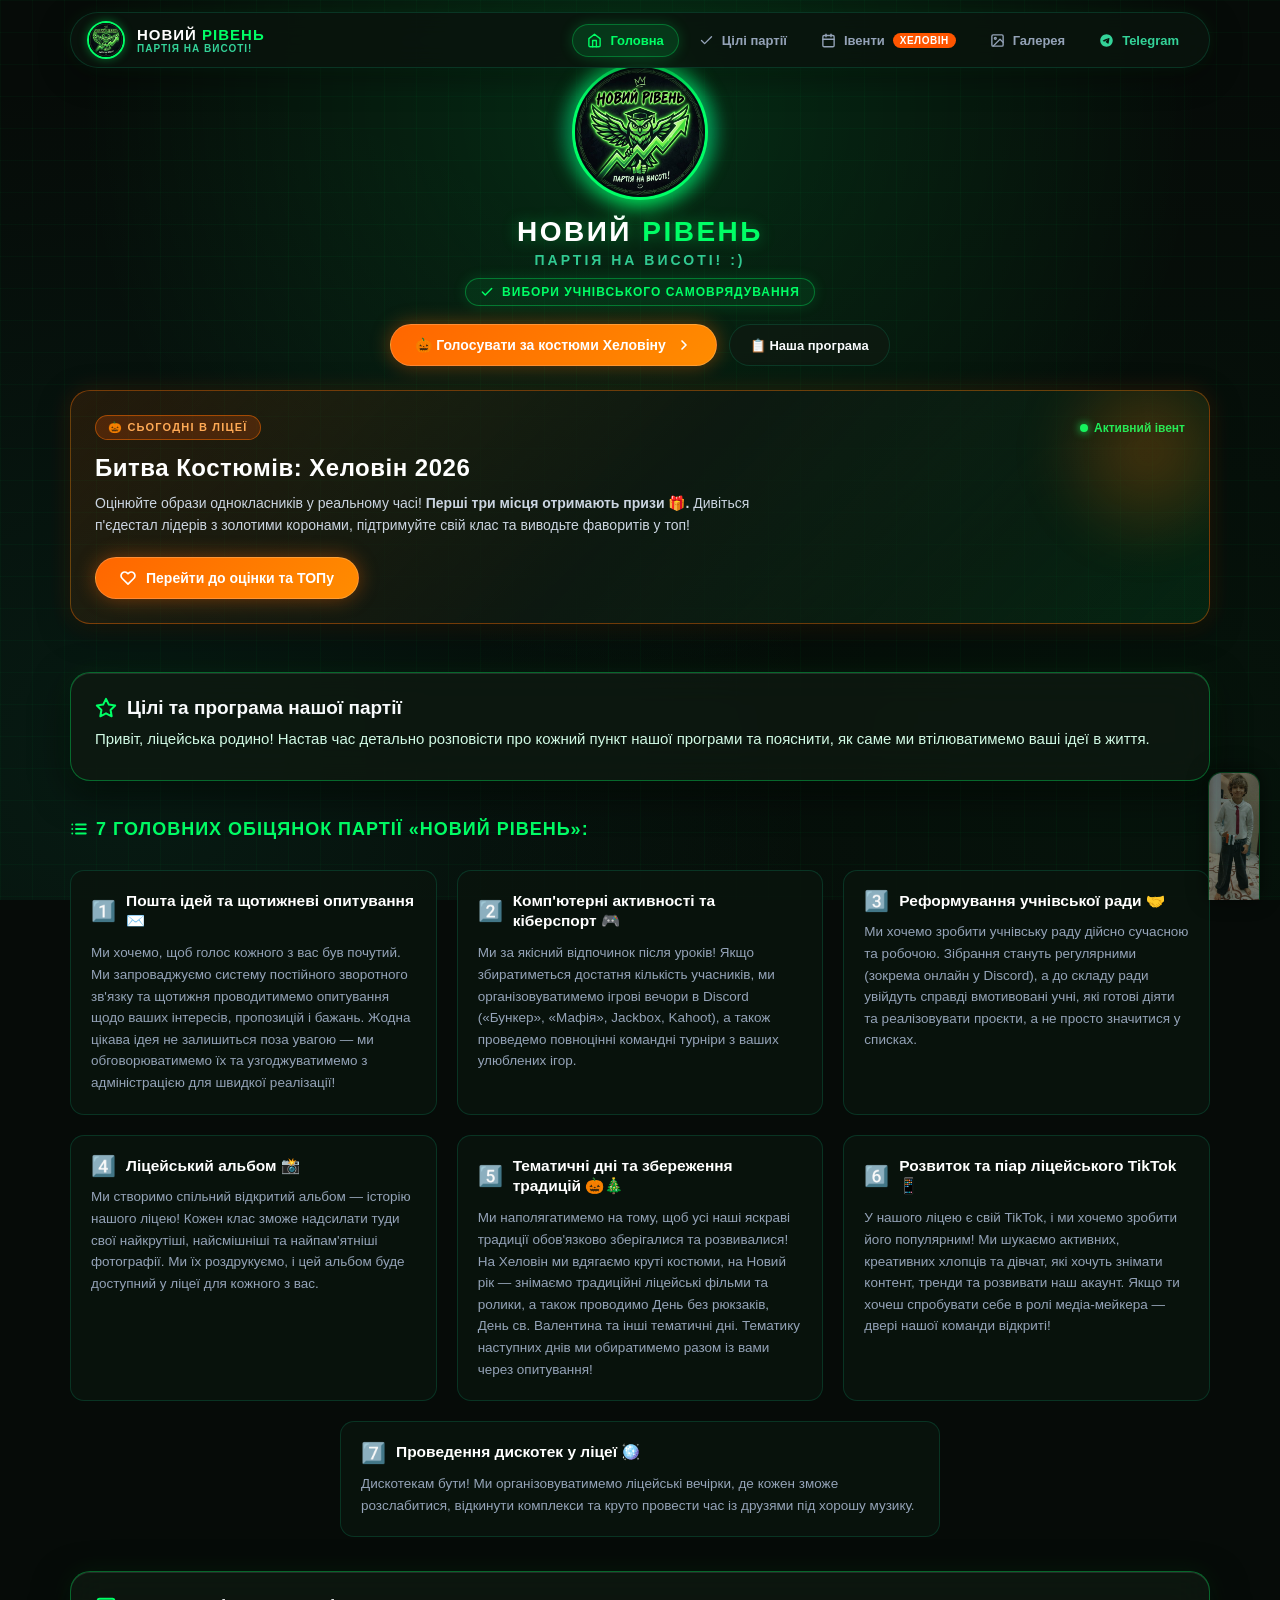
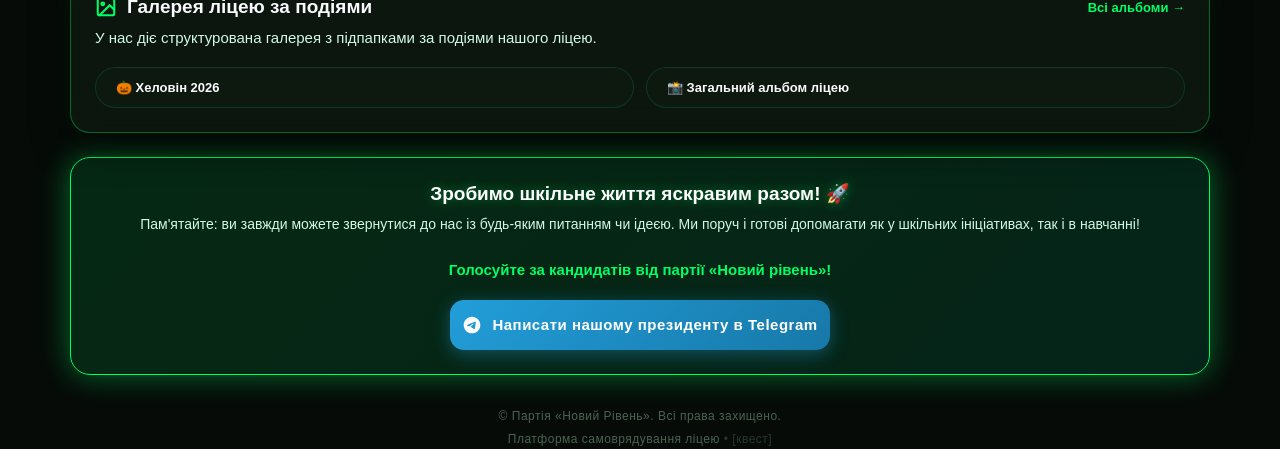
==== commit 8d3ec363: "Повернення оригінального дизайну: зафіксовано лише видалення 14 учасників з голосування" ====
--- a/index.html
+++ b/index.html
@@ -8,8 +8,6 @@
   <meta name="referrer" content="strict-origin-when-cross-origin">
   <meta http-equiv="X-Content-Type-Options" content="nosniff">
   <meta http-equiv="Content-Security-Policy" content="default-src 'self'; script-src 'self' 'unsafe-inline'; style-src 'self' 'unsafe-inline' https://fonts.googleapis.com; font-src 'self' https://fonts.gstatic.com data:; img-src 'self' data: blob:; media-src 'self' blob: data:; connect-src 'self' https://countapi.mileshilliard.com;">
-  <title>Партія «Новий Рівень» — Офіційний сайт самоврядування</title>
-  
   <!-- OWASP Clickjacking Defense: Frame-Busting -->
   <style id="anti-clickjack">body{display:none !important;}</style>
   <script>
@@ -20,38 +18,31 @@
       top.location = self.location;
     }
   </script>
-
-  <!-- Google Fonts: Plus Jakarta Sans & JetBrains Mono -->
-  <link rel="preconnect" href="https://fonts.googleapis.com">
-  <link rel="preconnect" href="https://fonts.gstatic.com" crossorigin>
-  <link href="https://fonts.googleapis.com/css2?family=JetBrains+Mono:wght@400;500;600&family=Plus+Jakarta+Sans:wght@400;500;600;700;800&display=swap" rel="stylesheet">
-  
-  <link rel="stylesheet" href="style.css?v=4.0">
+  <link rel="stylesheet" href="style.css?v=2.7">
   <link rel="icon" type="image/jpeg" href="assets/logo.jpg">
 </head>
 <body>
 
-  <!-- Secret Protocol Glitch Transition Overlay -->
-  <div id="glitchOverlay" class="glitch-overlay" aria-hidden="true">
+  <!-- Easter egg glitch transition screen -->
+  <div id="glitchOverlay" class="glitch-overlay">
     <div class="glitch-text">[ СЕКРЕТНИЙ ПРОТОКОЛ: АКТИВОВАНО ]</div>
-    <p style="color: var(--accent-hover); font-family: var(--font-mono); font-size: 13px; margin-top: 12px;">Авторизація та перехід до крипто-системи квесту...</p>
+    <p style="color: #6ee7b7; font-family: monospace; font-size: 14px; margin-top: 12px;">Вхід до таємної системи квесту...</p>
   </div>
 
-  <!-- Global Navigation Header -->
-  <header class="site-nav">
+  <!-- Sticky Global Navigation Bar -->
+  <nav class="site-nav">
     <div class="nav-container">
-      <a href="index.html" class="nav-brand" title="Партія Новий Рівень">
-        <img src="assets/logo.jpg" alt="Логотип партії Новий Рівень" class="nav-logo-thumb" width="36" height="36">
+      <a href="index.html" class="nav-brand">
+        <img src="assets/logo.jpg" alt="Новий Рівень" class="nav-logo-thumb" width="38" height="38" style="width: 38px; height: 38px; max-width: 38px; max-height: 38px; border-radius: 50%; object-fit: cover; flex-shrink: 0;">
         <div class="nav-brand-text">
           <span class="nav-brand-title">Новий <span>Рівень</span></span>
-          <span class="nav-brand-sub">Партія на висоті</span>
+          <span class="nav-brand-sub">Партія на висоті!</span>
         </div>
       </a>
 
-      <!-- Desktop Nav Links -->
-      <nav class="nav-links" aria-label="Головна навігація">
+      <div class="nav-links">
         <a href="index.html" class="nav-link active">
-          <svg viewBox="0 0 24 24" fill="none" stroke="currentColor" stroke-width="2" stroke-linecap="round" stroke-linejoin="round">
+          <svg width="15" height="15" viewBox="0 0 24 24" fill="none" stroke="currentColor" stroke-width="2.2" stroke-linecap="round" stroke-linejoin="round">
             <path d="M3 9l9-7 9 7v11a2 2 0 0 1-2 2H5a2 2 0 0 1-2-2z"></path>
             <polyline points="9 22 9 12 15 12 15 22"></polyline>
           </svg>
@@ -59,14 +50,14 @@
         </a>
 
         <a href="#goals" class="nav-link">
-          <svg viewBox="0 0 24 24" fill="none" stroke="currentColor" stroke-width="2" stroke-linecap="round" stroke-linejoin="round">
+          <svg width="15" height="15" viewBox="0 0 24 24" fill="none" stroke="currentColor" stroke-width="2.2" stroke-linecap="round" stroke-linejoin="round">
             <polyline points="20 6 9 17 4 12"></polyline>
           </svg>
-          <span>Програма</span>
+          <span>Цілі партії</span>
         </a>
 
         <a href="events.html" class="nav-link">
-          <svg viewBox="0 0 24 24" fill="none" stroke="currentColor" stroke-width="2" stroke-linecap="round" stroke-linejoin="round">
+          <svg width="15" height="15" viewBox="0 0 24 24" fill="none" stroke="currentColor" stroke-width="2.2" stroke-linecap="round" stroke-linejoin="round">
             <rect x="3" y="4" width="18" height="18" rx="2" ry="2"></rect>
             <line x1="16" y1="2" x2="16" y2="6"></line>
             <line x1="8" y1="2" x2="8" y2="6"></line>
@@ -77,26 +68,25 @@
         </a>
 
         <a href="gallery.html" class="nav-link">
-          <svg viewBox="0 0 24 24" fill="none" stroke="currentColor" stroke-width="2" stroke-linecap="round" stroke-linejoin="round">
+          <svg width="15" height="15" viewBox="0 0 24 24" fill="none" stroke="currentColor" stroke-width="2.2" stroke-linecap="round" stroke-linejoin="round">
             <rect x="3" y="3" width="18" height="18" rx="2" ry="2"></rect>
             <circle cx="8.5" cy="8.5" r="1.5"></circle>
             <polyline points="21 15 16 10 5 21"></polyline>
           </svg>
           <span>Галерея</span>
         </a>
-      </nav>
-
-      <!-- Telegram Direct Contact Button -->
-      <a href="https://t.me/zyabl1kkk" target="_blank" rel="noopener noreferrer" class="btn-spotlight-secondary" style="height: 38px; padding: 0 16px; font-size: 13px; color: var(--accent-hover);">
-        <svg width="15" height="15" viewBox="0 0 24 24" fill="currentColor">
-          <path d="M12 2C6.48 2 2 6.48 2 12s4.48 10 10 10 10-4.48 10-10S17.52 2 12 2zm4.64 6.8c-.15 1.58-.8 5.42-1.13 7.19-.14.75-.42 1-.68 1.03-.58.05-1.02-.38-1.58-.75-.88-.58-1.38-.94-2.23-1.5-.99-.65-.35-1.01.22-1.59.15-.15 2.71-2.48 2.76-2.69a.2.2 0 00-.05-.18c-.06-.05-.14-.03-.21-.02-.09.02-1.49.95-4.22 2.79-.4.27-.76.41-1.08.4-.36-.01-1.04-.2-1.55-.37-.63-.2-1.12-.31-1.08-.66.02-.18.27-.36.74-.55 2.92-1.27 4.86-2.11 5.83-2.51 2.78-1.16 3.35-1.36 3.73-1.36.08 0 .27.02.39.12.1.08.13.19.14.27-.01.06.01.24 0 .38z"/>
-        </svg>
-        <span>Telegram</span>
-      </a>
-
-      <!-- Mobile Menu Toggle Button -->
-      <button class="nav-mobile-toggle" id="mobileNavToggle" aria-label="Відкрити навігаційне меню" aria-expanded="false">
-        <svg width="20" height="20" viewBox="0 0 24 24" fill="none" stroke="currentColor" stroke-width="2.2" stroke-linecap="round" stroke-linejoin="round">
+
+        <a href="https://t.me/zyabl1kkk" target="_blank" rel="noopener noreferrer" class="nav-link" style="color: var(--emerald-400);">
+          <svg width="15" height="15" viewBox="0 0 24 24" fill="currentColor">
+            <path d="M12 2C6.48 2 2 6.48 2 12s4.48 10 10 10 10-4.48 10-10S17.52 2 12 2zm4.64 6.8c-.15 1.58-.8 5.42-1.13 7.19-.14.75-.42 1-.68 1.03-.58.05-1.02-.38-1.58-.75-.88-.58-1.38-.94-2.23-1.5-.99-.65-.35-1.01.22-1.59.15-.15 2.71-2.48 2.76-2.69a.2.2 0 00-.05-.18c-.06-.05-.14-.03-.21-.02-.09.02-1.49.95-4.22 2.79-.4.27-.76.41-1.08.4-.36-.01-1.04-.2-1.55-.37-.63-.2-1.12-.31-1.08-.66.02-.18.27-.36.74-.55 2.92-1.27 4.86-2.11 5.83-2.51 2.78-1.16 3.35-1.36 3.73-1.36.08 0 .27.02.39.12.1.08.13.19.14.27-.01.06.01.24 0 .38z"/>
+          </svg>
+          <span>Telegram</span>
+        </a>
+      </div>
+
+      <!-- Mobile toggle -->
+      <button class="nav-mobile-toggle" id="mobileNavToggle" aria-label="Меню">
+        <svg width="20" height="20" viewBox="0 0 24 24" fill="none" stroke="currentColor" stroke-width="2.5" stroke-linecap="round" stroke-linejoin="round">
           <line x1="3" y1="12" x2="21" y2="12"></line>
           <line x1="3" y1="6" x2="21" y2="6"></line>
           <line x1="3" y1="18" x2="21" y2="18"></line>
@@ -104,311 +94,277 @@
       </button>
     </div>
 
-    <!-- Mobile Dropdown Nav -->
+    <!-- Mobile Dropdown -->
     <div class="mobile-dropdown-menu" id="mobileDropdownMenu">
-      <a href="index.html" class="nav-link active">Головна сторінка</a>
-      <a href="#goals" class="nav-link">Цілі та програма партії</a>
-      <a href="events.html" class="nav-link">Івенти (Битва костюмів)</a>
-      <a href="gallery.html" class="nav-link">Галерея ліцею</a>
-      <a href="https://t.me/zyabl1kkk" target="_blank" rel="noopener noreferrer" class="nav-link">Написати президенту в Telegram</a>
-    </div>
-  </header>
-
-  <!-- Main Content Container -->
-  <main class="main-container">
+      <a href="index.html" class="nav-link active">🏠 Головна сторінка</a>
+      <a href="#goals" class="nav-link">🎯 Цілі та Програма партії</a>
+      <a href="events.html" class="nav-link">🎃 Івенти (Битва костюмів)</a>
+      <a href="gallery.html" class="nav-link">📸 Галерея ліцею за подіями</a>
+      <a href="https://t.me/zyabl1kkk" target="_blank" rel="noopener noreferrer" class="nav-link">✈️ Написати президенту партії</a>
+    </div>
+  </nav>
+
+  <div class="main-container">
     
-    <!-- Hero Section -->
-    <section class="hero-box">
-      <!-- Interactive Owl Emblem with secret hotspot -->
-      <div class="emblem-ring" id="logoBadge" title="Партія «Новий Рівень» (клікніть 3 рази для квесту або 5 для адмінки)">
-        <img src="assets/logo.jpg" alt="Емблема партії Новий Рівень" class="emblem-photo" width="102" height="102">
-        <!-- Secret hotspot: click above the crown -->
-        <div id="secretCrown" class="crown-hotspot" title="Секретний протокол"></div>
-      </div>
-
-      <div class="hero-badge-capsule">
-        <span class="live-dot"></span>
-        <span>Вибори учнівського самоврядування 2026</span>
-      </div>
-
-      <h1 class="hero-headline">Партія <span>«Новий Рівень»</span></h1>
-      <p class="hero-subheadline">
-        Ми створюємо простір, де голос кожного учня має реальний вплив, шкільні заходи стають подіями, а самоврядування працює для ліцеїстів.
+    <!-- Header -->
+    <header class="header">
+      <div class="logo-wrapper" id="logoBadge" title="Новий Рівень">
+        <div class="logo-glow-ring"></div>
+        <img src="assets/logo.jpg" alt="Партія Новий Рівень" class="logo-img">
+        <!-- Секретна область над короною сови (пасхалка квесту) -->
+        <div id="secretCrown" class="secret-crown-hint" title="✨"></div>
+      </div>
+      <h1 class="brand-title">Новий <span>Рівень</span></h1>
+      <p class="brand-subtitle">Партія на висоті! :)</p>
+      
+      <div class="campaign-badge">
+        <svg width="14" height="14" viewBox="0 0 24 24" fill="none" stroke="currentColor" stroke-width="2.5" stroke-linecap="round" stroke-linejoin="round">
+          <polyline points="20 6 9 17 4 12"></polyline>
+        </svg>
+        <span>Вибори учнівського самоврядування</span>
+      </div>
+
+      <!-- Quick Action Buttons -->
+      <div style="display: flex; gap: 12px; margin-top: 18px; flex-wrap: wrap; justify-content: center;">
+        <a href="events.html" class="btn-spotlight-primary">
+          <span>🎃 Голосувати за костюми Хеловіну</span>
+          <svg width="16" height="16" viewBox="0 0 24 24" fill="none" stroke="currentColor" stroke-width="2.5" stroke-linecap="round" stroke-linejoin="round">
+            <polyline points="9 18 15 12 9 6"></polyline>
+          </svg>
+        </a>
+
+        <a href="#goals" class="btn-spotlight-secondary">
+          <span>📋 Наша програма</span>
+        </a>
+      </div>
+    </header>
+
+    <!-- Active Event Spotlight Card -->
+    <div class="event-spotlight-card">
+      <div class="spotlight-glow"></div>
+      <div class="spotlight-header">
+        <span class="spotlight-tag">🎃 Сьогодні в ліцеї</span>
+        <span class="spotlight-status">Активний івент</span>
+      </div>
+      <h2 class="spotlight-title">Битва Костюмів: Хеловін 2026</h2>
+      <p class="spotlight-desc">
+        Оцінюйте образи однокласників у реальному часі! <b>Перші три місця отримають призи 🎁.</b> Дивіться п'єдестал лідерів з золотими коронами, підтримуйте свій клас та виводьте фаворитів у топ!
       </p>
-
-      <div class="hero-cta-row">
-        <a href="events.html" class="btn-cta-primary">
-          <span>Голосувати за костюми Хеловіну</span>
-          <svg width="16" height="16" viewBox="0 0 24 24" fill="none" stroke="currentColor" stroke-width="2.2" stroke-linecap="round" stroke-linejoin="round">
-            <polyline points="9 18 15 12 9 6"></polyline>
-          </svg>
-        </a>
-
-        <a href="#goals" class="btn-cta-secondary">
-          <span>Ознайомитися з програмою</span>
-        </a>
-      </div>
-    </section>
-
-    <!-- Active Event Spotlight (Halloween 2026 Live Card) -->
-    <section class="spotlight-panel" aria-label="Активна подія ліцею">
-      <div class="spotlight-info">
-        <div class="spotlight-meta-header">
-          <span class="status-tag-active">
-            <span class="live-dot"></span>
-            <span>Підсумки івенту</span>
-          </span>
-          <span class="spotlight-subtitle" style="color: var(--gold); font-weight: 600;">🏆 Голосування офіційно завершено</span>
-        </div>
-
-        <h2 class="spotlight-title">Битва костюмів: Хеловін 2026</h2>
-        <p class="spotlight-desc">
-          Голосування за найкращі костюми ліцею завершено! Результати зафіксовано, переможців визначено. Учасники на 1-му, 2-му та 3-му місцях отримують нагороди від партії!
-        </p>
-
-        <div class="spotlight-badges-group">
-          <span class="stat-chip">38 зареєстрованих образів</span>
-          <span class="stat-chip">Живий п'єдестал ТОП-3</span>
-          <span class="stat-chip">Офіційні результати</span>
-        </div>
-      </div>
-
-      <div>
-        <a href="events.html" class="btn-cta-primary" style="white-space: nowrap;">
-          <span>Дивитися переможців</span>
-          <svg width="16" height="16" viewBox="0 0 24 24" fill="none" stroke="currentColor" stroke-width="2.2" stroke-linecap="round" stroke-linejoin="round">
-            <polyline points="9 18 15 12 9 6"></polyline>
-          </svg>
-        </a>
-      </div>
-    </section>
-
-    <!-- Goals & Promises Section -->
-    <section id="goals">
-      <div class="section-head-wrap">
-        <div class="section-head-title-row">
-          <svg class="section-head-icon" viewBox="0 0 24 24" fill="none" stroke="currentColor" stroke-width="2" stroke-linecap="round" stroke-linejoin="round">
-            <polygon points="12 2 15.09 8.26 22 9.27 17 14.14 18.18 21.02 12 17.77 5.82 21.02 7 14.14 2 9.27 8.91 8.26 12 2"></polygon>
-          </svg>
-          <h2 class="section-head-title">Програма дій: 7 кроків Нового Рівня</h2>
-        </div>
-        <p class="section-head-sub">
-          Чіткий, прозорий план розвитку ліцею без популізму. Кожен пункт має конкретний механізм реалізації.
-        </p>
-      </div>
-
-      <div class="program-container">
-        
-        <!-- Flagship Initiative 01 -->
-        <article class="card-flagship">
-          <div class="flagship-number">01</div>
-          <div class="flagship-details">
-            <div>
-              <span class="card-tag">Діалог і зворотний зв'язок</span>
-            </div>
-            <h3 class="flagship-title">Пошта ідей та щотижневі опитування</h3>
-            <p class="flagship-body">
-              Ми хочемо, щоб голос кожного з вас був почутий. Ми запроваджуємо систему постійного зворотного зв'язку та щотижня проводитимемо опитування щодо ваших інтересів, пропозицій і бажань. Жодна цікава ідея не залишиться поза увагою — ми обговорюватимемо їх та узгоджуватимемо з адміністрацією для швидкої реалізації!
-            </p>
-          </div>
-        </article>
-
-        <!-- Initiatives 02 to 07 -->
-        <div class="initiatives-grid">
-          
-          <!-- 02 -->
-          <article class="initiative-card">
-            <div class="initiative-header">
-              <span class="initiative-num">02</span>
-              <span class="card-tag">Кіберспорт</span>
-            </div>
-            <h3 class="initiative-title">Комп'ютерні активності та кіберспорт</h3>
-            <p class="initiative-text">
-              Ми за якісний відпочинок після уроків! Якщо збиратиметься достатня кількість учасників, ми організовуватимемо ігрові вечори в Discord («Бункер», «Мафія», Jackbox, Kahoot), а також проведемо повноцінні командні турніри з ваших улюблених ігор.
-            </p>
-          </article>
-
-          <!-- 03 -->
-          <article class="initiative-card">
-            <div class="initiative-header">
-              <span class="initiative-num">03</span>
-              <span class="card-tag">Самоврядування</span>
-            </div>
-            <h3 class="initiative-title">Реформування учнівської ради</h3>
-            <p class="initiative-text">
-              Ми хочемо зробити учнівську раду дійсно сучасною та робочою. Зібрання стануть регулярними (зокрема онлайн у Discord), а до складу ради увійдуть справді вмотивовані учні, які готові діяти та реалізовувати проєкти, а не просто значитися у списках.
-            </p>
-          </article>
-
-          <!-- 04 -->
-          <article class="initiative-card">
-            <div class="initiative-header">
-              <span class="initiative-num">04</span>
-              <span class="card-tag">Пам'ять</span>
-            </div>
-            <h3 class="initiative-title">Ліцейський альбом</h3>
-            <p class="initiative-text">
-              Ми створимо спільний відкритий альбом — історію нашого ліцею! Кожен клас зможе надсилати туди свої найкрутіші, найсмішніші та найпам'ятніші фотографії. Ми їх роздрукуємо, і цей альбом буде доступний у ліцеї для кожного з вас.
-            </p>
-          </article>
-
-          <!-- 05 -->
-          <article class="initiative-card">
-            <div class="initiative-header">
-              <span class="initiative-num">05</span>
-              <span class="card-tag">Традиції</span>
-            </div>
-            <h3 class="initiative-title">Тематичні дні та збереження традицій</h3>
-            <p class="initiative-text">
-              Ми наполягатимемо на тому, щоб усі наші яскраві традиції обов'язково зберігалися та розвивалися! На Хеловін ми вдягаємо круті костюми, на Новий рік — знімаємо традиційні ліцейські фільми, проводимо День без рюкзаків та благодійні ярмарки.
-            </p>
-          </article>
-
-          <!-- 06 -->
-          <article class="initiative-card">
-            <div class="initiative-header">
-              <span class="initiative-num">06</span>
-              <span class="card-tag">Медіа</span>
-            </div>
-            <h3 class="initiative-title">Розвиток та піар ліцейського TikTok</h3>
-            <p class="initiative-text">
-              У нашого ліцею є свій TikTok, і ми хочемо зробити його популярним! Ми шукаємо активних, креативних хлопців та дівчат, які хочуть знімати контент, тренди та розвивати наш акаунт. Якщо ти хочеш спробувати себе в ролі медіа-мейкера — двері команди відкриті!
-            </p>
-          </article>
-
-          <!-- 07 -->
-          <article class="initiative-card">
-            <div class="initiative-header">
-              <span class="initiative-num">07</span>
-              <span class="card-tag">Дозвілля</span>
-            </div>
-            <h3 class="initiative-title">Проведення дискотек у ліцеї</h3>
-            <p class="initiative-text">
-              Дискотекам бути! Ми організовуватимемо ліцейські вечірки, де кожен зможе розслабитися, відкинути комплекси та круто провести час із друзями під хорошу музику в безпечній дружній атмосфері.
-            </p>
-          </article>
-
-        </div>
-      </div>
-    </section>
-
-    <!-- Gallery Highlights Preview -->
-    <section class="gallery-section-card" aria-label="Галерея подій ліцею">
-      <div class="gallery-header-row">
-        <div>
-          <h2 class="section-head-title">Галерея подій ліцею</h2>
-          <p class="section-head-sub">Офіційні фотозвіти та архіви ліцейських заходів за категоріями.</p>
-        </div>
-        <a href="gallery.html" class="btn-cta-secondary">
-          <span>Всі альбоми</span>
-          <svg width="15" height="15" viewBox="0 0 24 24" fill="none" stroke="currentColor" stroke-width="2" stroke-linecap="round" stroke-linejoin="round">
-            <polyline points="9 18 15 12 9 6"></polyline>
-          </svg>
-        </a>
-      </div>
-
-      <div class="gallery-cards-grid">
-        <a href="gallery.html#halloween_2026" class="gallery-item-link">
-          <div class="gallery-label-group">
-            <svg width="20" height="20" viewBox="0 0 24 24" fill="none" stroke="currentColor" stroke-width="1.8" stroke-linecap="round" stroke-linejoin="round" style="color: var(--accent-hover);">
-              <rect x="3" y="4" width="18" height="18" rx="2" ry="2"></rect>
-              <line x1="16" y1="2" x2="16" y2="6"></line>
-              <line x1="8" y1="2" x2="8" y2="6"></line>
-              <line x1="3" y1="10" x2="21" y2="10"></line>
-            </svg>
-            <span class="gallery-label">Альбом «Хеловін 2026»</span>
-          </div>
-          <span class="gallery-link-arrow">→</span>
-        </a>
-
-        <a href="gallery.html#general_album" class="gallery-item-link">
-          <div class="gallery-label-group">
-            <svg width="20" height="20" viewBox="0 0 24 24" fill="none" stroke="currentColor" stroke-width="1.8" stroke-linecap="round" stroke-linejoin="round" style="color: var(--accent-hover);">
-              <rect x="3" y="3" width="18" height="18" rx="2" ry="2"></rect>
-              <circle cx="8.5" cy="8.5" r="1.5"></circle>
-              <polyline points="21 15 16 10 5 21"></polyline>
-            </svg>
-            <span class="gallery-label">Загальний альбом ліцею</span>
-          </div>
-          <span class="gallery-link-arrow">→</span>
-        </a>
-      </div>
-    </section>
-
-    <!-- President Call to Action -->
-    <section class="president-cta-panel">
-      <h2 class="cta-heading">Зробимо шкільне життя яскравим разом!</h2>
-      <p class="cta-paragraph">
-        Пам'ятайте: ви завжди можете звернутися до нас із будь-яким питанням чи ідеєю. Ми поруч і готові допомагати як у шкільних ініціативах, так і в навчанні!<br>
-        <b style="color: var(--accent-hover); display: inline-block; margin-top: 8px;">Голосуйте за кандидатів від партії «Новий Рівень»!</b>
+      <div class="spotlight-actions">
+        <a href="events.html" class="btn-spotlight-primary">
+          <svg width="16" height="16" viewBox="0 0 24 24" fill="none" stroke="currentColor" stroke-width="2.5" stroke-linecap="round" stroke-linejoin="round">
+            <path d="M20.84 4.61a5.5 5.5 0 0 0-7.78 0L12 5.67l-1.06-1.06a5.5 5.5 0 0 0-7.78 7.78l1.06 1.06L12 21.23l7.78-7.78 1.06-1.06a5.5 5.5 0 0 0 0-7.78z"></path>
+          </svg>
+          <span>Перейти до оцінки та ТОПу</span>
+        </a>
+      </div>
+    </div>
+
+    <!-- Goals & Promises Section Anchor -->
+    <div id="goals"></div>
+
+    <!-- Intro Card -->
+    <div class="cyber-card">
+      <div class="card-title">
+        <svg width="22" height="22" viewBox="0 0 24 24" fill="none" stroke="currentColor" stroke-width="2.2" stroke-linecap="round" stroke-linejoin="round">
+          <polygon points="12 2 15.09 8.26 22 9.27 17 14.14 18.18 21.02 12 17.77 5.82 21.02 7 14.14 2 9.27 8.91 8.26 12 2"></polygon>
+        </svg>
+        <span>Цілі та програма нашої партії</span>
+      </div>
+      <p class="intro-text">
+        Привіт, ліцейська родино! Настав час детально розповісти про кожний пункт нашої програми та пояснити, як саме ми втілюватимемо ваші ідеї в життя.
       </p>
-      <a href="https://t.me/zyabl1kkk" target="_blank" rel="noopener noreferrer" class="btn-tg-official">
-        <svg width="18" height="18" viewBox="0 0 24 24" fill="currentColor">
+    </div>
+
+    <!-- 7 Promises Section Title -->
+    <div class="program-section-title">
+      <svg width="18" height="18" viewBox="0 0 24 24" fill="none" stroke="currentColor" stroke-width="2.5" stroke-linecap="round" stroke-linejoin="round">
+        <line x1="8" y1="6" x2="21" y2="6"></line>
+        <line x1="8" y1="12" x2="21" y2="12"></line>
+        <line x1="8" y1="18" x2="21" y2="18"></line>
+        <line x1="3" y1="6" x2="3.01" y2="6"></line>
+        <line x1="3" y1="12" x2="3.01" y2="12"></line>
+        <line x1="3" y1="18" x2="3.01" y2="18"></line>
+      </svg>
+      <span>7 головних обіцянок партії «Новий Рівень»:</span>
+    </div>
+
+    <!-- 7 Promises Cards Grid -->
+    <div class="program-grid">
+
+      <!-- 1 -->
+      <div class="promise-card">
+        <div class="promise-header">
+          <span class="promise-num">1️⃣</span>
+          <h3 class="promise-title">Пошта ідей та щотижневі опитування ✉️</h3>
+        </div>
+        <p class="promise-body">
+          Ми хочемо, щоб голос кожного з вас був почутий. Ми запроваджуємо систему постійного зворотного зв'язку та щотижня проводитимемо опитування щодо ваших інтересів, пропозицій і бажань. Жодна цікава ідея не залишиться поза увагою — ми обговорюватимемо їх та узгоджуватимемо з адміністрацією для швидкої реалізації!
+        </p>
+      </div>
+
+      <!-- 2 -->
+      <div class="promise-card">
+        <div class="promise-header">
+          <span class="promise-num">2️⃣</span>
+          <h3 class="promise-title">Комп'ютерні активності та кіберспорт 🎮</h3>
+        </div>
+        <p class="promise-body">
+          Ми за якісний відпочинок після уроків! Якщо збиратиметься достатня кількість учасників, ми організовуватимемо ігрові вечори в Discord («Бункер», «Мафія», Jackbox, Kahoot), а також проведемо повноцінні командні турніри з ваших улюблених ігор.
+        </p>
+      </div>
+
+      <!-- 3 -->
+      <div class="promise-card">
+        <div class="promise-header">
+          <span class="promise-num">3️⃣</span>
+          <h3 class="promise-title">Реформування учнівської ради 🤝</h3>
+        </div>
+        <p class="promise-body">
+          Ми хочемо зробити учнівську раду дійсно сучасною та робочою. Зібрання стануть регулярними (зокрема онлайн у Discord), а до складу ради увійдуть справді вмотивовані учні, які готові діяти та реалізовувати проєкти, а не просто значитися у списках.
+        </p>
+      </div>
+
+      <!-- 4 -->
+      <div class="promise-card">
+        <div class="promise-header">
+          <span class="promise-num">4️⃣</span>
+          <h3 class="promise-title">Ліцейський альбом 📸</h3>
+        </div>
+        <p class="promise-body">
+          Ми створимо спільний відкритий альбом — історію нашого ліцею! Кожен клас зможе надсилати туди свої найкрутіші, найсмішніші та найпам'ятніші фотографії. Ми їх роздрукуємо, і цей альбом буде доступний у ліцеї для кожного з вас.
+        </p>
+      </div>
+
+      <!-- 5 -->
+      <div class="promise-card">
+        <div class="promise-header">
+          <span class="promise-num">5️⃣</span>
+          <h3 class="promise-title">Тематичні дні та збереження традицій 🎃🎄</h3>
+        </div>
+        <p class="promise-body">
+          Ми наполягатимемо на тому, щоб усі наші яскраві традиції обов'язково зберігалися та розвивалися! На Хеловін ми вдягаємо круті костюми, на Новий рік — знімаємо традиційні ліцейські фільми та ролики, а також проводимо День без рюкзаків, День св. Валентина та інші тематичні дні. Тематику наступних днів ми обиратимемо разом із вами через опитування!
+        </p>
+      </div>
+
+      <!-- 6 -->
+      <div class="promise-card">
+        <div class="promise-header">
+          <span class="promise-num">6️⃣</span>
+          <h3 class="promise-title">Розвиток та піар ліцейського TikTok 📱</h3>
+        </div>
+        <p class="promise-body">
+          У нашого ліцею є свій TikTok, і ми хочемо зробити його популярним! Ми шукаємо активних, креативних хлопців та дівчат, які хочуть знімати контент, тренди та розвивати наш акаунт. Якщо ти хочеш спробувати себе в ролі медіа-мейкера — двері нашої команди відкриті!
+        </p>
+      </div>
+
+      <!-- 7 -->
+      <div class="promise-card">
+        <div class="promise-header">
+          <span class="promise-num">7️⃣</span>
+          <h3 class="promise-title">Проведення дискотек у ліцеї 🪩</h3>
+        </div>
+        <p class="promise-body">
+          Дискотекам бути! Ми організовуватимемо ліцейські вечірки, де кожен зможе розслабитися, відкинути комплекси та круто провести час із друзями під хорошу музику.
+        </p>
+      </div>
+    </div>
+
+    <!-- Gallery Highlights Teaser -->
+    <div class="cyber-card" style="margin-top: 10px;">
+      <div class="card-title" style="justify-content: space-between;">
+        <div style="display: flex; align-items: center; gap: 10px;">
+          <svg width="22" height="22" viewBox="0 0 24 24" fill="none" stroke="currentColor" stroke-width="2.2" stroke-linecap="round" stroke-linejoin="round">
+            <rect x="3" y="3" width="18" height="18" rx="2" ry="2"></rect>
+            <circle cx="8.5" cy="8.5" r="1.5"></circle>
+            <polyline points="21 15 16 10 5 21"></polyline>
+          </svg>
+          <span>Галерея ліцею за подіями</span>
+        </div>
+        <a href="gallery.html" style="font-size: 13px; color: var(--neon-green); text-decoration: none; font-weight: 700;">
+          Всі альбоми →
+        </a>
+      </div>
+      <p class="intro-text" style="margin-bottom: 16px;">
+        У нас діє структурована галерея з підпапками за подіями нашого ліцею.
+      </p>
+
+      <div style="display: grid; grid-template-columns: repeat(auto-fit, minmax(200px, 1fr)); gap: 12px;">
+        <a href="gallery.html#halloween_2026" style="text-decoration: none;" class="btn-spotlight-secondary">
+          <span>🎃 Хеловін 2026</span>
+        </a>
+        <a href="gallery.html#general_album" style="text-decoration: none;" class="btn-spotlight-secondary">
+          <span>📸 Загальний альбом ліцею</span>
+        </a>
+      </div>
+    </div>
+
+    <!-- Call to Action Box -->
+    <div class="cta-box">
+      <h2 class="cta-title">Зробимо шкільне життя яскравим разом! 🚀</h2>
+      <p class="cta-text">
+        Пам'ятайте: ви завжди можете звернутися до нас із будь-яким питанням чи ідеєю. Ми поруч і готові допомагати як у шкільних ініціативах, так і в навчанні!<br><br>
+        <b style="color: var(--neon-green); font-size: 15px;">Голосуйте за кандидатів від партії «Новий рівень»!</b>
+      </p>
+
+      <a href="https://t.me/zyabl1kkk" target="_blank" rel="noopener noreferrer" class="btn-telegram">
+        <svg width="20" height="20" viewBox="0 0 24 24" fill="currentColor">
           <path d="M12 2C6.48 2 2 6.48 2 12s4.48 10 10 10 10-4.48 10-10S17.52 2 12 2zm4.64 6.8c-.15 1.58-.8 5.42-1.13 7.19-.14.75-.42 1-.68 1.03-.58.05-1.02-.38-1.58-.75-.88-.58-1.38-.94-2.23-1.5-.99-.65-.35-1.01.22-1.59.15-.15 2.71-2.48 2.76-2.69a.2.2 0 00-.05-.18c-.06-.05-.14-.03-.21-.02-.09.02-1.49.95-4.22 2.79-.4.27-.76.41-1.08.4-.36-.01-1.04-.2-1.55-.37-.63-.2-1.12-.31-1.08-.66.02-.18.27-.36.74-.55 2.92-1.27 4.86-2.11 5.83-2.51 2.78-1.16 3.35-1.36 3.73-1.36.08 0 .27.02.39.12.1.08.13.19.14.27-.01.06.01.24 0 .38z"/>
         </svg>
         <span>Написати нашому президенту в Telegram</span>
       </a>
-    </section>
-
-  </main>
-
-  <!-- Site Footer with Easter Egg Trigger -->
-  <footer class="footer">
-    <div class="footer-inner">
-      <p>&copy; 2026 Партія «Новий Рівень». Всі права захищено.</p>
-      <div style="display: flex; align-items: center; gap: 8px;">
+    </div>
+
+    <!-- Footer with discreet secret link -->
+    <footer class="footer">
+      <p>&copy; Партія «Новий Рівень». Всі права захищено.</p>
+      <p style="margin-top: 4px;">
         <span>Платформа самоврядування ліцею</span>
-        <!-- Secret trigger for quest protocol -->
-        <span id="secretDot" class="footer-secret-dot" title="Секретний протокол">• [квест]</span>
-      </div>
-    </div>
-  </footer>
-
-  <!-- Scripts: Mobile Navigation & Secret Quest Easter Egg -->
+        <!-- Секретна крапка (пасхалка квесту) -->
+        <span id="secretDot" class="secret-dot" title="Секретний протокол"> • [квест]</span>
+      </p>
+    </footer>
+  </div>
+
   <script>
-    // 1. Mobile Navigation Toggle
+    // Мобільне навігаційне меню
     const mobileNavToggle = document.getElementById('mobileNavToggle');
     const mobileDropdownMenu = document.getElementById('mobileDropdownMenu');
     if (mobileNavToggle && mobileDropdownMenu) {
       mobileNavToggle.addEventListener('click', () => {
-        const isOpen = mobileDropdownMenu.classList.toggle('open');
-        mobileNavToggle.setAttribute('aria-expanded', isOpen ? 'true' : 'false');
+        mobileDropdownMenu.classList.toggle('open');
       });
-      mobileDropdownMenu.querySelectorAll('a').forEach(link => {
-        link.addEventListener('click', () => {
-          mobileDropdownMenu.classList.remove('open');
-          mobileNavToggle.setAttribute('aria-expanded', 'false');
-        });
-      });
-    }
-
-    // 2. Secret Quest Protocol Transition
+    }
+
+    // ==========================================
+    // ПАСХАЛКА: перехід на сторінку квесту
+    // ==========================================
     function triggerQuestTransition() {
       const overlay = document.getElementById('glitchOverlay');
-      if (overlay) overlay.style.display = 'flex';
-
-      // Background hit counter
+      overlay.style.display = 'flex';
+
+      // Відправка кліку у CounterAPI (працює у фоні через keepalive)
       try {
         fetch('https://countapi.mileshilliard.com/api/v1/hit/novyi_riven_quest_clicks_licey_2026', {
           keepalive: true,
           cache: 'no-cache'
         }).catch(() => {});
       } catch (e) {}
-
-      // Web Audio API feedback chime
+      
+      // Легкий звуковий ефект (Web Audio API)
       try {
         const audioCtx = new (window.AudioContext || window.webkitAudioContext)();
         const osc = audioCtx.createOscillator();
         const gain = audioCtx.createGain();
-        osc.type = 'sine';
+        osc.type = 'sawtooth';
         osc.frequency.setValueAtTime(440, audioCtx.currentTime);
-        osc.frequency.exponentialRampToValueAtTime(880, audioCtx.currentTime + 0.28);
-        gain.gain.setValueAtTime(0.12, audioCtx.currentTime);
-        gain.gain.exponentialRampToValueAtTime(0.001, audioCtx.currentTime + 0.38);
+        osc.frequency.exponentialRampToValueAtTime(880, audioCtx.currentTime + 0.3);
+        gain.gain.setValueAtTime(0.15, audioCtx.currentTime);
+        gain.gain.exponentialRampToValueAtTime(0.01, audioCtx.currentTime + 0.4);
         osc.connect(gain);
         gain.connect(audioCtx.destination);
         osc.start();
-        osc.stop(audioCtx.currentTime + 0.38);
+        osc.stop(audioCtx.currentTime + 0.4);
       } catch (e) {}
 
       setTimeout(() => {
@@ -416,7 +372,7 @@
       }, 700);
     }
 
-    // Trigger A: Click on secret crown hotspot over the owl emblem
+    // 1. Секретна область над короною сови (клік / тап)
     const secretCrown = document.getElementById('secretCrown');
     if (secretCrown) {
       secretCrown.addEventListener('click', (e) => {
@@ -425,30 +381,28 @@
       });
     }
 
-    // Trigger B: Triple click on emblem
+    // 2. Потрійний клік на логотип (мобільна пасхалка)
     let tapCount = 0;
-    let tapTimer = null;
+    let tapTimeout = null;
     const logoBadge = document.getElementById('logoBadge');
     if (logoBadge) {
       logoBadge.addEventListener('click', () => {
         tapCount++;
-        clearTimeout(tapTimer);
+        clearTimeout(tapTimeout);
         if (tapCount >= 3) {
           triggerQuestTransition();
         } else {
-          tapTimer = setTimeout(() => { tapCount = 0; }, 600);
+          tapTimeout = setTimeout(() => { tapCount = 0; }, 600);
         }
       });
     }
 
-    // Trigger C: Secret footer dot
+    // 3. Непримітна крапка в футері
     const secretDot = document.getElementById('secretDot');
     if (secretDot) {
       secretDot.addEventListener('click', triggerQuestTransition);
     }
   </script>
-
-  <!-- Project scripts: admin authorization & interactive corner mascot -->
   <script src="admin.js?v=3.2"></script>
   <script src="mascot.js"></script>
 </body>
--- a/style.css
+++ b/style.css
@@ -1,202 +1,1082 @@
-/* ==========================================================================
-   ПАРТІЯ «НОВИЙ РІВЕНЬ» — ОФІЦІЙНА ДИЗАЙН-СИСТЕМА (Unslop & Tastegate)
-   Palette: Deep Forest Graphite & Emerald Mint Ramp
-   Typography: Plus Jakarta Sans & JetBrains Mono
-   ========================================================================== */
-
-@import url('https://fonts.googleapis.com/css2?family=JetBrains+Mono:wght@400;500;600&family=Plus+Jakarta+Sans:wght@400;500;600;700;800&display=swap');
-
 :root {
-  /* Core Modern Palette */
-  --bg-base: #060b08;
-  --bg-surface: #0c140e;
-  --bg-card: #101a13;
-  --bg-card-hover: #15241a;
-  --bg-raised: #18281d;
-  --bg-input: #0a130c;
-
-  --border-subtle: rgba(255, 255, 255, 0.08);
-  --border-card: rgba(255, 255, 255, 0.09);
-  --border-hover: rgba(52, 211, 153, 0.3);
-  --border-emerald: rgba(16, 185, 129, 0.35);
-
-  --text-primary: #f2f7f4;
-  --text-secondary: #9eb3a3;
-  --text-muted: #647d6c;
-
-  --accent: #10b981;
-  --accent-hover: #34d399;
-  --accent-subtle: rgba(16, 185, 129, 0.12);
-  --accent-text: #042412;
-
-  --gold: #fbbf24;
-  --gold-subtle: rgba(251, 191, 36, 0.12);
-  --danger: #ef4444;
-  --danger-subtle: rgba(239, 68, 68, 0.15);
-
-  --font-sans: 'Plus Jakarta Sans', -apple-system, BlinkMacSystemFont, "Segoe UI", Roboto, sans-serif;
-  --font-mono: 'JetBrains Mono', ui-monospace, SFMono-Regular, Menlo, monospace;
-
-  --radius-sm: 8px;
-  --radius-md: 12px;
-  --radius-lg: 18px;
-  --radius-xl: 24px;
-  --radius-pill: 9999px;
-  --radius-full: 9999px;
-
-  --shadow-sm: 0 2px 8px rgba(0, 0, 0, 0.25);
-  --shadow-card: 0 8px 24px rgba(0, 0, 0, 0.35);
-  --shadow-elevated: 0 16px 40px rgba(0, 0, 0, 0.45);
-  --ease: cubic-bezier(0.2, 0.8, 0.2, 1);
-  --transition: all 0.2s cubic-bezier(0.2, 0.8, 0.2, 1);
-
-  /* Compatibility Aliases for dynamic JS modules */
   --bg-primary: #060b08;
-  --bg-secondary: #0c140e;
-  --neon-green: #34d399;
-  --neon-green-dim: #10b981;
-  --neon-green-glow: rgba(16, 185, 129, 0.2);
-  --neon-green-subtle: rgba(16, 185, 129, 0.12);
+  --bg-secondary: #0c150e;
+  --bg-card: rgba(14, 25, 17, 0.82);
+  --bg-card-hover: rgba(19, 36, 24, 0.9);
+  --bg-input: rgba(6, 15, 9, 0.88);
+  
+  --neon-green: #00ff66;
+  --neon-green-dim: #00cc52;
+  --neon-green-glow: rgba(0, 255, 102, 0.4);
+  --neon-green-subtle: rgba(0, 255, 102, 0.12);
+  
   --emerald-500: #10b981;
   --emerald-400: #34d399;
   --emerald-300: #6ee7b7;
-  --text-white: #f2f7f4;
-  --text-green: #34d399;
-  --border-neon: rgba(52, 211, 153, 0.25);
-  --shadow-neon: 0 2px 12px rgba(16, 185, 129, 0.25);
-}
-
-/* ==========================================================================
-   RESET & BASE STYLES
-   ========================================================================== */
-*, *::before, *::after {
-  box-sizing: border-box;
+  
+  --telegram-blue: #229ED9;
+  --telegram-glow: rgba(34, 158, 217, 0.4);
+  
+  --text-white: #f8fafc;
+  --text-muted: #94a3b8;
+  --text-green: #4ade80;
+  
+  --border-neon: rgba(0, 255, 102, 0.35);
+  --border-subtle: rgba(16, 185, 129, 0.2);
+  
+  --danger: #ef4444;
+  --danger-glow: rgba(239, 68, 68, 0.3);
+  
+  --radius-sm: 8px;
+  --radius-md: 14px;
+  --radius-lg: 20px;
+  --radius-full: 9999px;
+  
+  --shadow-neon: 0 0 25px var(--neon-green-glow);
+  --transition: all 0.25s cubic-bezier(0.4, 0, 0.2, 1);
+}
+
+* {
   margin: 0;
   padding: 0;
+  box-sizing: border-box;
   -webkit-tap-highlight-color: transparent;
-}
-
-html {
-  color-scheme: dark;
-  scroll-behavior: smooth;
-  background-color: var(--bg-base);
-}
-
-body {
-  font-family: var(--font-sans);
-  font-size: 15px;
-  line-height: 1.6;
-  color: var(--text-primary);
-  background-color: var(--bg-base);
-  background-image: 
-    radial-gradient(ellipse 90% 50% at 50% -10%, rgba(16, 185, 129, 0.12), transparent 70%),
-    linear-gradient(180deg, var(--bg-base) 0%, #09100b 100%);
-  background-attachment: fixed;
-  min-height: 100vh;
-  display: flex;
-  flex-direction: column;
-  overflow-x: hidden;
-  -webkit-font-smoothing: antialiased;
-}
-
-::selection {
-  background: rgba(16, 185, 129, 0.28);
-  color: #ffffff;
-}
-
-:focus-visible {
-  outline: 2px solid var(--accent-hover);
-  outline-offset: 2px;
-}
-
-a {
-  color: inherit;
-  text-decoration: none;
 }
 
 img {
   max-width: 100%;
   height: auto;
+}
+
+body {
+  font-family: -apple-system, BlinkMacSystemFont, "Segoe UI", Roboto, "Helvetica Neue", Arial, sans-serif;
+  background-color: var(--bg-primary);
+  background-image: 
+    radial-gradient(circle at 50% 12%, rgba(0, 255, 102, 0.14) 0%, transparent 55%),
+    radial-gradient(circle at 10% 85%, rgba(16, 185, 129, 0.09) 0%, transparent 50%),
+    radial-gradient(circle at 90% 85%, rgba(5, 46, 22, 0.25) 0%, transparent 50%);
+  background-attachment: fixed;
+  color: var(--text-white);
+  min-height: 100vh;
+  min-height: 100dvh;
+  display: flex;
+  flex-direction: column;
+  align-items: center;
+  padding: env(safe-area-inset-top, 24px) 16px env(safe-area-inset-bottom, 24px) 16px;
+  overflow-x: hidden;
+  position: relative;
+}
+
+/* Background Cyber Grid */
+body::before {
+  content: "";
+  position: fixed;
+  top: 0;
+  left: 0;
+  width: 100%;
+  height: 100%;
+  background-image: 
+    linear-gradient(to right, rgba(0, 255, 102, 0.03) 1px, transparent 1px),
+    linear-gradient(to bottom, rgba(0, 255, 102, 0.03) 1px, transparent 1px);
+  background-size: 32px 32px;
+  pointer-events: none;
+  z-index: 0;
+}
+
+.nav-logo-thumb {
+  width: 38px !important;
+  height: 38px !important;
+  max-width: 38px !important;
+  max-height: 38px !important;
+  border-radius: var(--radius-full) !important;
+  object-fit: cover !important;
+  flex-shrink: 0 !important;
+}
+
+.main-container {
+  width: 100%;
+  max-width: 1140px;
+  position: relative;
+  z-index: 1;
+  display: flex;
+  flex-direction: column;
+  gap: 24px;
+  margin: auto;
+}
+
+/* Top Navigation Bar */
+.top-bar {
+  width: 100%;
+  display: flex;
+  justify-content: flex-start;
+  align-items: center;
+  margin-bottom: -8px;
+}
+
+.btn-back {
+  display: inline-flex;
+  align-items: center;
+  gap: 8px;
+  padding: 8px 16px;
+  background: rgba(14, 25, 17, 0.75);
+  border: 1px solid var(--border-subtle);
+  border-radius: var(--radius-full);
+  color: var(--emerald-400);
+  font-size: 13px;
+  font-weight: 600;
+  text-decoration: none;
+  transition: var(--transition);
+  backdrop-filter: blur(12px);
+  -webkit-backdrop-filter: blur(12px);
+}
+
+.btn-back:hover {
+  background: rgba(0, 255, 102, 0.12);
+  border-color: var(--neon-green);
+  color: var(--neon-green);
+  transform: translateX(-3px);
+  box-shadow: 0 0 14px var(--neon-green-subtle);
+}
+
+/* Header & Avatar */
+.header {
+  text-align: center;
+  display: flex;
+  flex-direction: column;
+  align-items: center;
+  max-width: 720px;
+  margin: 0 auto;
+}
+
+.logo-wrapper {
+  position: relative;
+  width: 136px;
+  height: 136px;
+  margin-bottom: 16px;
+  cursor: pointer;
+  user-select: none;
+}
+
+.logo-glow-ring {
+  position: absolute;
+  inset: -6px;
+  border-radius: var(--radius-full);
+  background: conic-gradient(from 0deg, var(--neon-green), #059669, #00ff66, #047857, var(--neon-green));
+  opacity: 0.85;
+  filter: blur(10px);
+  animation: rotateGlow 8s linear infinite;
+}
+
+@keyframes rotateGlow {
+  0% { transform: rotate(0deg); }
+  100% { transform: rotate(360deg); }
+}
+
+.logo-img {
+  position: relative;
+  width: 100%;
+  height: 100%;
+  border-radius: var(--radius-full);
+  object-fit: cover;
+  border: 3px solid var(--neon-green);
+  box-shadow: 0 0 22px var(--neon-green-glow);
+  background: #000;
   display: block;
-}
-
-button, input, select, textarea {
-  font-family: inherit;
+  transition: transform 0.3s ease;
+}
+
+.logo-wrapper:hover .logo-img {
+  transform: scale(1.03);
+}
+
+.logo-wrapper:active .logo-img {
+  transform: scale(0.97);
+}
+
+/* Secret crown trigger hotspot */
+.secret-crown-hint {
+  position: absolute;
+  top: 4px;
+  left: 50%;
+  transform: translateX(-50%);
+  width: 44px;
+  height: 34px;
+  border-radius: var(--radius-sm);
+  z-index: 10;
+  cursor: pointer;
+}
+
+.brand-title {
+  font-size: 28px;
+  font-weight: 900;
+  letter-spacing: 2.5px;
+  text-transform: uppercase;
+  color: #ffffff;
+  text-shadow: 0 0 16px var(--neon-green-glow);
+  margin-bottom: 4px;
+}
+
+.brand-title span {
+  color: var(--neon-green);
+}
+
+.brand-subtitle {
+  font-size: 14px;
+  font-weight: 700;
+  letter-spacing: 3px;
+  text-transform: uppercase;
+  color: var(--emerald-400);
+  opacity: 0.95;
+  margin-bottom: 10px;
+}
+
+.campaign-badge {
+  display: inline-flex;
+  align-items: center;
+  gap: 8px;
+  padding: 6px 14px;
+  background: rgba(0, 255, 102, 0.08);
+  border: 1px solid var(--border-neon);
+  border-radius: var(--radius-full);
+  font-size: 12px;
+  font-weight: 700;
+  letter-spacing: 1px;
+  text-transform: uppercase;
+  color: var(--neon-green);
+  box-shadow: 0 0 14px rgba(0, 255, 102, 0.15);
+}
+
+/* Badges Row */
+.badges-row {
+  display: flex;
+  flex-wrap: wrap;
+  align-items: center;
+  justify-content: center;
+  gap: 10px;
+  margin-top: 10px;
+}
+
+.badge-item {
+  display: inline-flex;
+  align-items: center;
+  gap: 6px;
+  padding: 5px 12px;
+  border-radius: var(--radius-full);
+  font-size: 12px;
+  font-weight: 700;
+  background: rgba(14, 25, 17, 0.85);
+  border: 1px solid var(--border-subtle);
+  color: #e2e8f0;
+}
+
+.badge-item.highlight {
+  border-color: #8b5cf6;
+  background: rgba(139, 92, 246, 0.12);
+  color: #c4b5fd;
+  box-shadow: 0 0 12px rgba(139, 92, 246, 0.3);
+}
+
+.badge-item.warning {
+  border-color: #f59e0b;
+  background: rgba(245, 158, 11, 0.12);
+  color: #fcd34d;
+}
+
+/* Grand Prize Banner */
+.prize-banner {
+  background: linear-gradient(135deg, rgba(139, 92, 246, 0.22) 0%, rgba(34, 158, 217, 0.22) 50%, rgba(0, 255, 102, 0.15) 100%);
+  border: 1.5px solid #8b5cf6;
+  border-radius: var(--radius-lg);
+  padding: 20px 24px;
+  text-align: center;
+  box-shadow: 0 0 30px rgba(139, 92, 246, 0.3), inset 0 1px 0 rgba(255, 255, 255, 0.15);
+  position: relative;
+  overflow: hidden;
+}
+
+.prize-banner::after {
+  content: "";
+  position: absolute;
+  top: -50%;
+  left: -50%;
+  width: 200%;
+  height: 200%;
+  background: radial-gradient(circle, rgba(139, 92, 246, 0.1) 0%, transparent 60%);
+  pointer-events: none;
+  animation: pulseLight 4s ease-in-out infinite;
+}
+
+@keyframes pulseLight {
+  0%, 100% { opacity: 0.5; transform: scale(1); }
+  50% { opacity: 1; transform: scale(1.05); }
+}
+
+.prize-label {
+  font-size: 13px;
+  font-weight: 800;
+  letter-spacing: 2px;
+  text-transform: uppercase;
+  color: #a78bfa;
+  margin-bottom: 6px;
+  display: flex;
+  align-items: center;
+  justify-content: center;
+  gap: 8px;
+}
+
+.prize-title {
+  font-size: 22px;
+  font-weight: 900;
+  letter-spacing: 1px;
+  background: linear-gradient(135deg, #ffffff 0%, #c4b5fd 40%, #00ff66 100%);
+  -webkit-background-clip: text;
+  -webkit-text-fill-color: transparent;
+  text-shadow: 0 0 20px rgba(139, 92, 246, 0.5);
+  margin-bottom: 6px;
+}
+
+.prize-sub {
+  font-size: 13px;
+  color: #cbd5e1;
+  font-weight: 500;
+}
+
+.prize-sub b {
+  color: #fbbf24;
+}
+
+/* Secret Confirmation Box */
+.secret-confirmation-card {
+  background: linear-gradient(135deg, rgba(10, 24, 15, 0.96) 0%, rgba(16, 38, 24, 0.98) 100%);
+  border: 2px solid var(--neon-green);
+  border-radius: var(--radius-lg);
+  padding: 24px;
+  margin-top: 20px;
+  box-shadow: 0 0 35px var(--neon-green-glow);
+  position: relative;
+  text-align: center;
+  animation: fadeIn 0.3s ease-out forwards;
+}
+
+.confirmation-header {
+  display: inline-flex;
+  align-items: center;
+  gap: 8px;
+  padding: 6px 16px;
+  background: rgba(0, 255, 102, 0.15);
+  border: 1px solid var(--neon-green);
+  border-radius: var(--radius-full);
+  color: var(--neon-green);
+  font-size: 13px;
+  font-weight: 800;
+  letter-spacing: 1.5px;
+  text-transform: uppercase;
+  margin-bottom: 14px;
+}
+
+.confirmation-code-box {
+  background: rgba(0, 0, 0, 0.6);
+  border: 1.5px dashed var(--neon-green);
+  border-radius: var(--radius-md);
+  padding: 16px;
+  margin: 16px 0;
+  text-align: center;
+}
+
+.confirmation-code-label {
+  font-size: 11px;
+  letter-spacing: 1.5px;
+  text-transform: uppercase;
+  color: var(--text-muted);
+  margin-bottom: 6px;
+}
+
+.confirmation-code-value {
+  font-family: ui-monospace, SFMono-Regular, Menlo, Monaco, Consolas, monospace;
+  font-size: 16px;
+  font-weight: 800;
+  color: var(--neon-green);
+  word-break: break-all;
+  letter-spacing: 1.5px;
+}
+
+.confirmation-instructions {
+  font-size: 14px;
+  line-height: 1.6;
+  color: #e2e8f0;
+  margin-bottom: 20px;
+}
+
+.confirmation-instructions b {
+  color: #facc15;
+}
+
+/* Cyber Card */
+.cyber-card {
+  background: var(--bg-card);
+  backdrop-filter: blur(18px);
+  -webkit-backdrop-filter: blur(18px);
+  border: 1px solid var(--border-neon);
+  border-radius: var(--radius-lg);
+  padding: 24px;
+  box-shadow: 
+    0 12px 36px rgba(0, 0, 0, 0.65),
+    inset 0 1px 0 rgba(255, 255, 255, 0.1),
+    0 0 25px rgba(0, 255, 102, 0.08);
+  position: relative;
+  transition: var(--transition);
+}
+
+.card-title {
+  font-size: 19px;
+  font-weight: 800;
+  color: var(--text-white);
+  display: flex;
+  align-items: center;
+  gap: 10px;
+  margin-bottom: 8px;
+}
+
+.card-title svg {
+  color: var(--neon-green);
+  flex-shrink: 0;
+}
+
+.card-desc {
+  font-size: 14px;
+  color: var(--text-muted);
+  line-height: 1.6;
+}
+
+/* Intro statement */
+.intro-text {
+  font-size: 15px;
+  line-height: 1.65;
+  color: #d1fae5;
+  margin-bottom: 4px;
+}
+
+/* Program List / Responsive Grid */
+.program-section-title {
+  font-size: 18px;
+  font-weight: 800;
+  letter-spacing: 1px;
+  text-transform: uppercase;
+  color: var(--neon-green);
+  margin-top: 14px;
+  margin-bottom: 6px;
+  display: flex;
+  align-items: center;
+  gap: 8px;
+}
+
+.program-grid {
+  display: grid;
+  grid-template-columns: 1fr;
+  gap: 16px;
+}
+
+@media (min-width: 680px) {
+  .program-grid {
+    grid-template-columns: repeat(2, 1fr);
+    gap: 18px;
+  }
+}
+
+@media (min-width: 1024px) {
+  .program-grid {
+    grid-template-columns: repeat(3, 1fr);
+    gap: 20px;
+  }
+  
+  /* Делаем 7-ю карточку аккуратно акцентной или растянутой */
+  .promise-card:last-child {
+    grid-column: 1 / -1;
+    max-width: 600px;
+    margin: 0 auto;
+    width: 100%;
+  }
+}
+
+.promise-card {
+  background: rgba(10, 20, 13, 0.85);
+  border: 1px solid var(--border-subtle);
+  border-radius: var(--radius-md);
+  padding: 20px;
+  transition: var(--transition);
+  position: relative;
+  overflow: hidden;
+  display: flex;
+  flex-direction: column;
+}
+
+.promise-card::before {
+  content: "";
+  position: absolute;
+  left: 0;
+  top: 0;
+  height: 100%;
+  width: 4px;
+  background: var(--neon-green);
+  opacity: 0;
+  transition: var(--transition);
+}
+
+.promise-card:hover {
+  background: var(--bg-card-hover);
+  border-color: var(--border-neon);
+  transform: translateY(-3px);
+  box-shadow: 0 8px 24px rgba(0, 255, 102, 0.16);
+}
+
+.promise-card:hover::before {
+  opacity: 1;
+}
+
+.promise-header {
+  display: flex;
+  align-items: center;
+  gap: 10px;
+  margin-bottom: 10px;
+}
+
+.promise-num {
+  font-size: 20px;
+  line-height: 1;
+  flex-shrink: 0;
+}
+
+.promise-title {
+  font-size: 15.5px;
+  font-weight: 700;
+  color: #ffffff;
+  line-height: 1.35;
+}
+
+.promise-body {
+  font-size: 13.5px;
+  line-height: 1.6;
+  color: var(--text-muted);
+  flex: 1;
+}
+
+/* Call to Action Box */
+.cta-box {
+  background: linear-gradient(135deg, rgba(0, 255, 102, 0.12) 0%, rgba(5, 150, 105, 0.18) 100%);
+  border: 1.5px solid var(--neon-green);
+  border-radius: var(--radius-lg);
+  padding: 24px;
+  text-align: center;
+  box-shadow: 0 0 30px var(--neon-green-glow);
+}
+
+.cta-title {
+  font-size: 19px;
+  font-weight: 900;
+  color: #ffffff;
+  margin-bottom: 8px;
+  text-shadow: 0 0 12px var(--neon-green-glow);
+}
+
+.cta-text {
+  font-size: 14px;
+  line-height: 1.6;
+  color: #d1fae5;
+  margin-bottom: 18px;
+}
+
+.btn-telegram {
+  display: inline-flex;
+  align-items: center;
+  justify-content: center;
+  gap: 10px;
+  width: 100%;
+  max-width: 380px;
+  height: 50px;
+  background: linear-gradient(135deg, #229ED9 0%, #1778a8 100%);
+  border: none;
+  border-radius: var(--radius-md);
+  color: #ffffff;
+  font-size: 15px;
+  font-weight: 700;
+  letter-spacing: 0.5px;
+  text-decoration: none;
+  cursor: pointer;
+  transition: var(--transition);
+  box-shadow: 0 4px 18px var(--telegram-glow);
+  margin: 0 auto;
+}
+
+.btn-telegram:hover {
+  transform: translateY(-2px);
+  box-shadow: 0 6px 24px rgba(34, 158, 217, 0.6);
+  color: #ffffff;
+}
+
+.btn-telegram:active {
+  transform: translateY(1px);
+}
+
+/* Quest Rules Styling */
+.quest-rules-list {
+  display: grid;
+  grid-template-columns: 1fr;
+  gap: 14px;
+  margin-top: 14px;
+}
+
+@media (min-width: 680px) {
+  .quest-rules-list {
+    grid-template-columns: repeat(2, 1fr);
+    gap: 16px;
+  }
+}
+
+.rule-item {
+  display: flex;
+  gap: 14px;
+  background: rgba(6, 16, 10, 0.7);
+  border: 1px solid var(--border-subtle);
+  border-radius: var(--radius-md);
+  padding: 18px;
+  transition: var(--transition);
+}
+
+.rule-item:hover {
+  border-color: var(--border-neon);
+  box-shadow: 0 0 16px rgba(0, 255, 102, 0.1);
+}
+
+.rule-badge {
+  width: 36px;
+  height: 36px;
+  border-radius: var(--radius-full);
+  background: rgba(0, 255, 102, 0.15);
+  border: 1.5px solid var(--neon-green);
+  color: var(--neon-green);
+  font-weight: 900;
+  font-size: 15px;
+  display: flex;
+  align-items: center;
+  justify-content: center;
+  flex-shrink: 0;
+  box-shadow: 0 0 10px var(--neon-green-glow);
+}
+
+.rule-content {
+  flex: 1;
+}
+
+.rule-title {
+  font-size: 15px;
+  font-weight: 700;
+  color: #ffffff;
+  margin-bottom: 4px;
+  display: flex;
+  align-items: center;
+  gap: 8px;
+}
+
+.rule-desc {
+  font-size: 13px;
+  line-height: 1.55;
+  color: var(--text-muted);
+}
+
+.rule-desc b {
+  color: var(--emerald-400);
+}
+
+#lockCard, #videoSection {
+  max-width: 680px;
+  width: 100%;
+  margin: 0 auto;
+}
+
+/* Input Group */
+.input-wrapper {
+  position: relative;
+  margin-bottom: 8px;
+}
+
+.password-input {
+  width: 100%;
+  height: 52px;
+  background: var(--bg-input);
+  border: 1.5px solid var(--border-subtle);
+  border-radius: var(--radius-md);
+  padding: 0 90px 0 14px;
+  font-family: ui-monospace, SFMono-Regular, Menlo, Monaco, Consolas, "Liberation Mono", monospace;
+  font-size: 15px;
+  color: var(--neon-green);
+  letter-spacing: 1px;
+  outline: none;
+  transition: var(--transition);
+}
+
+.password-input::placeholder {
+  color: #3b5042;
+  letter-spacing: 2px;
+}
+
+.password-input:focus {
+  border-color: var(--neon-green);
+  box-shadow: 0 0 15px var(--neon-green-glow);
+}
+
+.input-actions {
+  position: absolute;
+  right: 8px;
+  top: 50%;
+  transform: translateY(-50%);
+  display: flex;
+  gap: 6px;
+}
+
+.action-btn {
+  background: rgba(0, 255, 102, 0.1);
+  border: 1px solid rgba(0, 255, 102, 0.25);
+  border-radius: var(--radius-sm);
+  color: var(--emerald-400);
+  width: 36px;
+  height: 36px;
+  display: flex;
+  align-items: center;
+  justify-content: center;
+  cursor: pointer;
+  transition: var(--transition);
+}
+
+.action-btn:hover, .action-btn:active {
+  background: var(--neon-green);
+  color: #060b08;
+  box-shadow: 0 0 10px var(--neon-green-glow);
+}
+
+/* Input helper info */
+.input-meta {
+  display: flex;
+  justify-content: space-between;
+  align-items: center;
+  font-size: 12px;
+  color: var(--text-muted);
+  margin-bottom: 20px;
+  padding: 0 4px;
+}
+
+.char-counter {
+  font-family: monospace;
+  font-weight: 600;
+  transition: var(--transition);
+}
+
+.char-counter.valid {
+  color: var(--neon-green);
+  text-shadow: 0 0 8px var(--neon-green-glow);
+}
+
+/* Button */
+.btn-primary {
+  width: 100%;
+  height: 52px;
+  background: linear-gradient(135deg, #00ff66 0%, #059669 100%);
+  border: none;
+  border-radius: var(--radius-md);
+  color: #060e08;
+  font-size: 16px;
+  font-weight: 800;
+  letter-spacing: 1px;
+  text-transform: uppercase;
+  display: flex;
+  align-items: center;
+  justify-content: center;
+  gap: 10px;
+  cursor: pointer;
+  transition: var(--transition);
+  box-shadow: 0 4px 20px rgba(0, 255, 102, 0.35);
+}
+
+.btn-primary:hover {
+  transform: translateY(-1px);
+  box-shadow: 0 6px 25px rgba(0, 255, 102, 0.55);
+}
+
+.btn-primary:active {
+  transform: translateY(1px);
+}
+
+.btn-primary:disabled {
+  opacity: 0.5;
+  cursor: not-allowed;
+  transform: none;
+  box-shadow: none;
+}
+
+/* Alerts */
+.alert {
+  display: none;
+  padding: 12px 16px;
+  border-radius: var(--radius-md);
+  font-size: 13px;
+  line-height: 1.4;
+  margin-top: 16px;
+  align-items: center;
+  gap: 12px;
+  animation: fadeIn 0.3s ease;
+}
+
+.alert-error {
+  background: rgba(239, 68, 68, 0.12);
+  border: 1px solid rgba(239, 68, 68, 0.4);
+  color: #fca5a5;
+  box-shadow: 0 0 15px var(--danger-glow);
+}
+
+.alert-loading {
+  background: var(--neon-green-subtle);
+  border: 1px solid var(--border-neon);
+  color: var(--text-white);
+}
+
+.spinner {
+  width: 20px;
+  height: 20px;
+  border: 2px solid rgba(0, 255, 102, 0.2);
+  border-top-color: var(--neon-green);
+  border-radius: 50%;
+  animation: spin 0.8s linear infinite;
+  flex-shrink: 0;
+}
+
+@keyframes spin {
+  to { transform: rotate(360deg); }
+}
+
+@keyframes fadeIn {
+  from { opacity: 0; transform: translateY(6px); }
+  to { opacity: 1; transform: translateY(0); }
+}
+
+/* Video Section */
+.video-section {
+  display: none;
+  animation: fadeIn 0.5s ease;
+}
+
+.video-container {
+  width: 100%;
+  border-radius: var(--radius-lg);
+  overflow: hidden;
+  border: 2px solid var(--neon-green);
+  box-shadow: 0 0 35px var(--neon-green-glow);
+  background: #000;
+  position: relative;
+  aspect-ratio: 16 / 9;
+}
+
+.video-container video {
+  width: 100%;
+  height: 100%;
+  display: block;
+  object-fit: contain;
+}
+
+.video-controls-bar {
+  display: flex;
+  justify-content: space-between;
+  align-items: center;
+  margin-top: 16px;
+  gap: 12px;
+  flex-wrap: wrap;
+}
+
+.btn-secondary {
+  padding: 10px 18px;
+  background: rgba(255, 255, 255, 0.05);
+  border: 1px solid var(--border-subtle);
+  border-radius: var(--radius-md);
+  color: var(--text-muted);
+  font-size: 13px;
+  font-weight: 600;
+  cursor: pointer;
+  display: inline-flex;
+  align-items: center;
+  gap: 8px;
+  transition: var(--transition);
+  text-decoration: none;
+}
+
+.btn-secondary:hover {
+  background: rgba(0, 255, 102, 0.1);
+  border-color: var(--border-neon);
+  color: var(--text-white);
+}
+
+.btn-secondary.danger:hover {
+  background: rgba(239, 68, 68, 0.15);
+  border-color: var(--danger);
+  color: #fca5a5;
+}
+
+/* Easter Egg Glitch Screen Overlay */
+.glitch-overlay {
+  position: fixed;
+  inset: 0;
+  background: rgba(6, 11, 8, 0.95);
+  display: none;
+  flex-direction: column;
+  align-items: center;
+  justify-content: center;
+  z-index: 9999;
+  backdrop-filter: blur(10px);
+}
+
+.glitch-text {
+  font-family: monospace;
+  font-size: 24px;
+  font-weight: 900;
+  color: var(--neon-green);
+  text-shadow: 0 0 20px var(--neon-green);
+  letter-spacing: 4px;
+  animation: glitchAnim 0.4s infinite alternate;
+}
+
+@keyframes glitchAnim {
+  0% { transform: skewX(0deg); opacity: 1; }
+  50% { transform: skewX(-5deg); opacity: 0.8; }
+  100% { transform: skewX(5deg); opacity: 1; }
+}
+
+/* Footer */
+.footer {
+  text-align: center;
+  font-size: 12px;
+  color: #4b6352;
+  margin-top: 8px;
+  letter-spacing: 0.5px;
+  line-height: 1.6;
+}
+
+.secret-dot {
+  color: #27382d;
+  cursor: pointer;
+  transition: var(--transition);
+}
+
+.secret-dot:hover {
+  color: var(--neon-green);
+  text-shadow: 0 0 10px var(--neon-green);
+}
+
+/* Mobile optimizations */
+@media (max-width: 480px) {
+  .cyber-card {
+    padding: 18px;
+  }
+  
+  .logo-wrapper {
+    width: 116px;
+    height: 116px;
+  }
+  
+  .brand-title {
+    font-size: 24px;
+  }
+  
+  .brand-subtitle {
+    font-size: 12px;
+  }
+
+  .promise-body {
+    padding-left: 0;
+  }
+
+  .promise-card {
+    padding: 14px;
+  }
 }
 
 /* ==========================================================================
-   GLOBAL NAVIGATION (Quiet Chrome, Sticky 64px)
+   NAVIGATION BAR & APP HEADER
    ========================================================================== */
 .site-nav {
   position: sticky;
-  top: 0;
+  top: 12px;
+  width: 100%;
+  max-width: 1140px;
   z-index: 1000;
-  background: rgba(6, 11, 8, 0.88);
+  margin-bottom: 8px;
+}
+
+.nav-container {
+  display: flex;
+  align-items: center;
+  justify-content: space-between;
+  background: rgba(10, 20, 13, 0.88);
+  border: 1px solid var(--border-subtle);
+  border-radius: var(--radius-full);
+  padding: 8px 16px;
   backdrop-filter: blur(16px);
   -webkit-backdrop-filter: blur(16px);
-  border-bottom: 1px solid var(--border-subtle);
-  width: 100%;
-}
-
-.nav-container {
-  max-width: 1120px;
-  margin: 0 auto;
-  padding: 0 20px;
-  height: 64px;
-  display: flex;
-  align-items: center;
-  justify-content: space-between;
-  gap: 16px;
+  box-shadow: 0 8px 32px rgba(0, 0, 0, 0.4), 0 0 16px rgba(0, 255, 102, 0.08);
+  transition: var(--transition);
+}
+
+.nav-container:hover {
+  border-color: rgba(0, 255, 102, 0.35);
 }
 
 .nav-brand {
   display: flex;
   align-items: center;
   gap: 12px;
-  transition: opacity 0.15s var(--ease);
-}
-
-.nav-brand:hover {
-  opacity: 0.9;
-}
-
-.nav-logo-thumb, .nav-logo {
-  width: 36px;
-  height: 36px;
-  border-radius: 50%;
+  text-decoration: none;
+  color: var(--text-white);
+}
+
+.nav-logo-thumb {
+  width: 38px;
+  height: 38px;
+  border-radius: var(--radius-full);
   object-fit: cover;
-  border: 1px solid var(--border-subtle);
-  background: var(--bg-raised);
-  flex-shrink: 0;
+  border: 2px solid var(--neon-green);
+  box-shadow: 0 0 10px var(--neon-green-glow);
+  transition: transform 0.25s ease;
+}
+
+.nav-brand:hover .nav-logo-thumb {
+  transform: rotate(8deg) scale(1.05);
 }
 
 .nav-brand-text {
   display: flex;
   flex-direction: column;
-  line-height: 1.2;
 }
 
 .nav-brand-title {
   font-size: 15px;
-  font-weight: 700;
-  letter-spacing: -0.01em;
+  font-weight: 800;
+  letter-spacing: 1px;
+  text-transform: uppercase;
   color: #fff;
 }
 
 .nav-brand-title span {
-  color: var(--accent-hover);
+  color: var(--neon-green);
 }
 
 .nav-brand-sub {
-  font-size: 11px;
-  color: var(--text-muted);
-  font-weight: 500;
+  font-size: 10px;
+  color: var(--emerald-400);
+  font-weight: 600;
+  letter-spacing: 1px;
+  text-transform: uppercase;
 }
 
 .nav-links {
   display: flex;
   align-items: center;
-  gap: 4px;
+  gap: 6px;
 }
 
 .nav-link {
@@ -204,366 +1084,325 @@
   align-items: center;
   gap: 8px;
   padding: 8px 14px;
-  border-radius: var(--radius-sm);
-  font-size: 13.5px;
-  font-weight: 500;
-  color: var(--text-secondary);
-  transition: all 0.15s var(--ease);
-}
-
-.nav-link svg {
-  width: 16px;
-  height: 16px;
-  stroke: currentColor;
-  flex-shrink: 0;
+  border-radius: var(--radius-full);
+  color: var(--text-muted);
+  font-size: 13px;
+  font-weight: 600;
+  text-decoration: none;
+  transition: var(--transition);
+  position: relative;
 }
 
 .nav-link:hover {
-  color: var(--text-primary);
-  background-color: var(--bg-raised);
+  color: var(--text-white);
+  background: rgba(0, 255, 102, 0.08);
 }
 
 .nav-link.active {
-  color: var(--text-primary);
-  background-color: var(--bg-card);
-  border: 1px solid var(--border-subtle);
-}
-
-.nav-badge-pill, .nav-pill-badge {
-  font-family: var(--font-mono);
-  font-size: 11px;
-  font-weight: 600;
+  color: var(--neon-green);
+  background: rgba(0, 255, 102, 0.14);
+  border: 1px solid rgba(0, 255, 102, 0.3);
+  box-shadow: 0 0 14px rgba(0, 255, 102, 0.2);
+}
+
+.nav-badge-pill {
+  font-size: 10px;
   padding: 2px 7px;
-  border-radius: 4px;
-  background: var(--accent-subtle);
-  color: var(--accent-hover);
-  border: 1px solid rgba(16, 185, 129, 0.2);
+  background: #ff5500;
+  color: #fff;
+  border-radius: 10px;
+  font-weight: 800;
+  text-transform: uppercase;
+  letter-spacing: 0.5px;
+  animation: pulseBadge 2s infinite;
+}
+
+@keyframes pulseBadge {
+  0%, 100% { transform: scale(1); box-shadow: 0 0 6px rgba(255, 85, 0, 0.6); }
+  50% { transform: scale(1.08); box-shadow: 0 0 14px rgba(255, 85, 0, 0.9); }
 }
 
 .nav-mobile-toggle {
   display: none;
-  width: 44px;
-  height: 44px;
+  background: transparent;
+  border: 1px solid var(--border-subtle);
+  color: var(--neon-green);
+  padding: 8px 10px;
+  border-radius: var(--radius-md);
+  cursor: pointer;
   align-items: center;
   justify-content: center;
-  border-radius: var(--radius-sm);
-  color: var(--text-secondary);
-  border: 1px solid var(--border-subtle);
-  background: var(--bg-card);
-  cursor: pointer;
-  transition: all 0.15s var(--ease);
+  transition: var(--transition);
 }
 
 .nav-mobile-toggle:hover {
-  background: var(--bg-raised);
-  color: var(--text-primary);
-}
-
-.mobile-dropdown-menu, .mobile-dropdown {
+  background: rgba(0, 255, 102, 0.12);
+  border-color: var(--neon-green);
+}
+
+/* Mobile dropdown menu */
+.mobile-dropdown-menu {
   display: none;
-  position: absolute;
-  top: 64px;
-  left: 0;
+  flex-direction: column;
+  gap: 6px;
   width: 100%;
-  background: var(--bg-card);
-  border-bottom: 1px solid var(--border-subtle);
-  padding: 16px 20px;
-  flex-direction: column;
-  gap: 8px;
-  box-shadow: var(--shadow-elevated);
-  z-index: 999;
-}
-
-.mobile-dropdown-menu.open, .mobile-dropdown.open {
-  display: flex;
-}
-
-.mobile-dropdown-menu .nav-link, .mobile-dropdown .nav-link {
+  background: rgba(10, 20, 13, 0.95);
+  border: 1px solid var(--border-neon);
+  border-radius: var(--radius-lg);
+  padding: 12px;
+  margin-top: 8px;
+  backdrop-filter: blur(20px);
+  -webkit-backdrop-filter: blur(20px);
+  box-shadow: 0 12px 32px rgba(0, 0, 0, 0.6), 0 0 20px rgba(0, 255, 102, 0.15);
+  animation: slideDownMenu 0.25s ease-out;
+}
+
+.mobile-dropdown-menu.open {
+  display: flex;
+}
+
+@keyframes slideDownMenu {
+  from { opacity: 0; transform: translateY(-8px); }
+  to { opacity: 1; transform: translateY(0); }
+}
+
+.mobile-dropdown-menu .nav-link {
+  width: 100%;
   padding: 12px 16px;
-  font-size: 14.5px;
-  width: 100%;
-  border-radius: var(--radius-sm);
-}
-
-@media (max-width: 860px) {
-  .nav-links { display: none; }
-  .nav-mobile-toggle { display: inline-flex; }
-}
-
-/* ==========================================================================
-   LAYOUT CONTAINERS & SECTION HEADINGS
-   ========================================================================== */
-.main-container, .page-container {
-  max-width: 1120px;
-  width: 100%;
-  margin: 0 auto;
-  padding: 40px 20px 80px;
-  display: flex;
-  flex-direction: column;
-  gap: 40px;
-  flex: 1;
-}
-
-.top-bar {
-  display: flex;
-  align-items: center;
-  justify-content: space-between;
-  margin-bottom: 20px;
-}
-
-.btn-back {
-  display: inline-flex;
-  align-items: center;
-  gap: 8px;
-  padding: 8px 16px;
-  background: var(--bg-card);
-  border: 1px solid var(--border-subtle);
-  border-radius: var(--radius-md);
-  font-size: 13.5px;
-  font-weight: 600;
-  color: var(--text-secondary);
-  transition: all 0.15s var(--ease);
-  cursor: pointer;
-}
-
-.btn-back:hover {
-  background: var(--bg-raised);
-  color: var(--text-primary);
-  border-color: var(--border-hover);
-}
-
-.section-heading-wrap {
-  display: flex;
-  flex-direction: column;
-  gap: 8px;
-  margin-bottom: 24px;
-}
-
-.section-kicker {
-  font-family: var(--font-mono);
-  font-size: 12px;
-  font-weight: 600;
-  color: var(--accent-hover);
-  text-transform: uppercase;
-  letter-spacing: 0.04em;
-  display: inline-flex;
-  align-items: center;
-  gap: 6px;
-}
-
-.section-main-title {
-  font-size: clamp(24px, 3.5vw, 32px);
-  font-weight: 800;
-  letter-spacing: -0.02em;
-  color: var(--text-primary);
-  line-height: 1.2;
-}
-
-.section-description {
-  font-size: 15px;
-  color: var(--text-secondary);
-  max-width: 680px;
-  line-height: 1.6;
-}
-
-/* ==========================================================================
-   BUTTONS & CONTROLS
-   ========================================================================== */
-.btn-primary, .btn-spotlight-primary, .btn-cta-primary {
-  display: inline-flex;
-  align-items: center;
-  justify-content: center;
-  gap: 10px;
-  height: 46px;
-  padding: 0 22px;
   border-radius: var(--radius-md);
   font-size: 14px;
+}
+
+/* ==========================================================================
+   EVENT SPOTLIGHT BANNER (Index)
+   ========================================================================== */
+.event-spotlight-card {
+  position: relative;
+  background: linear-gradient(135deg, rgba(255, 90, 0, 0.12) 0%, rgba(14, 25, 17, 0.92) 50%, rgba(0, 255, 102, 0.08) 100%);
+  border: 1px solid rgba(255, 110, 0, 0.4);
+  border-radius: var(--radius-lg);
+  padding: 24px;
+  overflow: hidden;
+  box-shadow: 0 8px 32px rgba(0, 0, 0, 0.4), 0 0 24px rgba(255, 110, 0, 0.15);
+  transition: var(--transition);
+}
+
+.event-spotlight-card:hover {
+  border-color: rgba(255, 120, 20, 0.7);
+  box-shadow: 0 8px 36px rgba(0, 0, 0, 0.5), 0 0 32px rgba(255, 110, 0, 0.25);
+  transform: translateY(-2px);
+}
+
+.spotlight-glow {
+  position: absolute;
+  top: -50px;
+  right: -50px;
+  width: 220px;
+  height: 220px;
+  background: radial-gradient(circle, rgba(255, 110, 0, 0.25) 0%, transparent 70%);
+  pointer-events: none;
+  filter: blur(20px);
+}
+
+.spotlight-header {
+  display: flex;
+  align-items: center;
+  justify-content: space-between;
+  flex-wrap: wrap;
+  gap: 12px;
+  margin-bottom: 14px;
+}
+
+.spotlight-tag {
+  display: inline-flex;
+  align-items: center;
+  gap: 6px;
+  background: rgba(255, 85, 0, 0.2);
+  border: 1px solid rgba(255, 110, 0, 0.5);
+  color: #ffaa55;
+  font-size: 11px;
+  font-weight: 800;
+  text-transform: uppercase;
+  letter-spacing: 1.2px;
+  padding: 5px 12px;
+  border-radius: var(--radius-full);
+}
+
+.spotlight-status {
+  display: inline-flex;
+  align-items: center;
+  gap: 6px;
+  font-size: 12px;
+  color: var(--neon-green);
   font-weight: 700;
-  background: var(--accent);
-  color: var(--accent-text);
-  border: none;
+}
+
+.spotlight-status::before {
+  content: "";
+  width: 8px;
+  height: 8px;
+  background: var(--neon-green);
+  border-radius: 50%;
+  box-shadow: 0 0 8px var(--neon-green);
+  animation: pulseDot 1.5s infinite;
+}
+
+@keyframes pulseDot {
+  0%, 100% { opacity: 1; transform: scale(1); }
+  50% { opacity: 0.4; transform: scale(0.8); }
+}
+
+.spotlight-title {
+  font-size: 24px;
+  font-weight: 800;
+  color: #fff;
+  margin-bottom: 10px;
+  letter-spacing: 0.5px;
+}
+
+.spotlight-desc {
+  font-size: 14px;
+  color: #cbd5e1;
+  line-height: 1.6;
+  margin-bottom: 20px;
+  max-width: 720px;
+}
+
+.spotlight-actions {
+  display: flex;
+  flex-wrap: wrap;
+  align-items: center;
+  gap: 12px;
+}
+
+.btn-spotlight-primary {
+  display: inline-flex;
+  align-items: center;
+  gap: 10px;
+  background: linear-gradient(135deg, #ff6600, #ff8c00);
+  color: #fff;
+  font-weight: 800;
+  font-size: 14px;
+  padding: 12px 24px;
+  border-radius: var(--radius-full);
+  text-decoration: none;
+  box-shadow: 0 0 20px rgba(255, 102, 0, 0.4);
+  transition: var(--transition);
+  border: 1px solid rgba(255, 255, 255, 0.2);
+}
+
+.btn-spotlight-primary:hover {
+  background: linear-gradient(135deg, #ff7711, #ffa500);
+  transform: translateY(-2px);
+  box-shadow: 0 0 28px rgba(255, 102, 0, 0.6);
+}
+
+.btn-spotlight-secondary {
+  display: inline-flex;
+  align-items: center;
+  gap: 8px;
+  background: rgba(14, 25, 17, 0.8);
+  border: 1px solid var(--border-subtle);
+  color: var(--text-white);
+  font-weight: 700;
+  font-size: 13px;
+  padding: 12px 20px;
+  border-radius: var(--radius-full);
+  text-decoration: none;
+  transition: var(--transition);
+}
+
+.btn-spotlight-secondary:hover {
+  border-color: var(--neon-green);
+  color: var(--neon-green);
+  background: rgba(0, 255, 102, 0.1);
+}
+
+/* ==========================================================================
+   PAGE HERO & SECTION STYLES
+   ========================================================================== */
+.section-heading-wrap {
+  display: flex;
+  flex-direction: column;
+  align-items: center;
+  text-align: center;
+  margin: 12px 0 6px 0;
+}
+
+.section-kicker {
+  display: inline-flex;
+  align-items: center;
+  gap: 6px;
+  font-size: 12px;
+  font-weight: 800;
+  text-transform: uppercase;
+  letter-spacing: 2px;
+  color: var(--neon-green);
+  margin-bottom: 6px;
+}
+
+.section-main-title {
+  font-size: 28px;
+  font-weight: 900;
+  color: #fff;
+  letter-spacing: 1px;
+}
+
+.section-description {
+  font-size: 14px;
+  color: var(--text-muted);
+  max-width: 650px;
+  margin-top: 6px;
+  line-height: 1.6;
+}
+
+/* Filter bar & Tabs */
+.tabs-filter-bar {
+  display: flex;
+  align-items: center;
+  justify-content: center;
+  flex-wrap: wrap;
+  gap: 8px;
+  margin: 10px 0 18px 0;
+}
+
+.tab-btn {
+  display: inline-flex;
+  align-items: center;
+  gap: 6px;
+  padding: 8px 16px;
+  border-radius: var(--radius-full);
+  background: rgba(14, 25, 17, 0.7);
+  border: 1px solid var(--border-subtle);
+  color: var(--text-muted);
+  font-size: 13px;
+  font-weight: 600;
   cursor: pointer;
-  transition: all 0.15s var(--ease);
-  box-shadow: 0 2px 10px rgba(16, 185, 129, 0.25);
-  text-decoration: none;
-}
-
-.btn-primary:hover, .btn-spotlight-primary:hover, .btn-cta-primary:hover {
-  background: var(--accent-hover);
-  transform: translateY(-1px);
-  box-shadow: 0 4px 16px rgba(16, 185, 129, 0.35);
-  color: var(--accent-text);
-}
-
-.btn-secondary, .btn-spotlight-secondary, .btn-cta-secondary, .btn-outline {
-  display: inline-flex;
-  align-items: center;
-  justify-content: center;
-  gap: 8px;
-  height: 46px;
-  padding: 0 20px;
-  border-radius: var(--radius-md);
-  font-size: 14px;
-  font-weight: 600;
-  background: var(--bg-card);
-  color: var(--text-primary);
-  border: 1px solid var(--border-subtle);
-  cursor: pointer;
-  transition: all 0.15s var(--ease);
-  text-decoration: none;
-}
-
-.btn-secondary:hover, .btn-spotlight-secondary:hover, .btn-cta-secondary:hover, .btn-outline:hover {
-  background: var(--bg-card-hover);
-  border-color: var(--border-hover);
-  color: var(--accent-hover);
-  transform: translateY(-1px);
-}
-
-.btn-telegram {
-  display: inline-flex;
-  align-items: center;
-  justify-content: center;
-  gap: 10px;
-  height: 48px;
-  padding: 0 24px;
-  background: #1d2d23;
-  color: #34d399;
-  border: 1px solid rgba(52, 211, 153, 0.3);
-  border-radius: var(--radius-md);
-  font-weight: 700;
-  font-size: 14.5px;
-  transition: all 0.15s var(--ease);
-}
-
-.btn-telegram:hover {
-  background: #23392c;
-  border-color: var(--accent-hover);
-  color: #fff;
-  transform: translateY(-1px);
+  transition: var(--transition);
+}
+
+.tab-btn:hover {
+  color: var(--text-white);
+  border-color: rgba(0, 255, 102, 0.4);
+  background: rgba(0, 255, 102, 0.08);
+}
+
+.tab-btn.active {
+  background: rgba(0, 255, 102, 0.18);
+  border-color: var(--neon-green);
+  color: var(--neon-green);
+  box-shadow: 0 0 14px rgba(0, 255, 102, 0.25);
 }
 
 /* ==========================================================================
-   CARDS & PANELS
-   ========================================================================== */
-.cyber-card, .event-spotlight-card, .spotlight-panel {
-  background: var(--bg-card);
-  border: 1px solid var(--border-card);
-  border-radius: var(--radius-xl);
-  padding: 32px;
-  box-shadow: var(--shadow-card);
-  position: relative;
-  overflow: hidden;
-}
-
-.spotlight-header {
-  display: flex;
-  align-items: center;
-  justify-content: space-between;
-  gap: 12px;
-  margin-bottom: 16px;
-  flex-wrap: wrap;
-}
-
-.spotlight-tag {
-  font-family: var(--font-mono);
-  font-size: 12px;
-  font-weight: 600;
-  padding: 4px 10px;
-  background: var(--accent-subtle);
-  color: var(--accent-hover);
-  border: 1px solid rgba(16, 185, 129, 0.25);
-  border-radius: var(--radius-pill);
-}
-
-.spotlight-status {
-  font-family: var(--font-mono);
-  font-size: 12px;
-  font-weight: 600;
-  padding: 4px 10px;
-  background: var(--gold-subtle);
-  color: var(--gold);
-  border: 1px solid rgba(251, 191, 36, 0.3);
-  border-radius: var(--radius-pill);
-}
-
-.spotlight-title {
-  font-size: clamp(24px, 4vw, 36px);
-  font-weight: 800;
-  letter-spacing: -0.02em;
-  color: var(--text-primary);
-  margin-bottom: 12px;
-}
-
-.spotlight-desc {
-  font-size: 15px;
-  color: var(--text-secondary);
-  line-height: 1.6;
-  max-width: 760px;
-  margin-bottom: 20px;
-}
-
-.event-prizes-highlight {
-  border: 1px solid rgba(251, 191, 36, 0.25);
-  background: rgba(251, 191, 36, 0.04);
-  border-radius: var(--radius-lg);
-  padding: 20px;
-  margin-bottom: 20px;
-}
-
-.prize-highlight-badge {
-  display: inline-flex;
-  align-items: center;
-  gap: 6px;
-  font-family: var(--font-mono);
-  font-size: 12px;
-  font-weight: 700;
-  padding: 3px 10px;
-  border-radius: var(--radius-sm);
-  background: rgba(251, 191, 36, 0.15);
-  color: var(--gold);
-  margin-bottom: 10px;
-}
-
-.prize-highlight-title {
-  font-size: 17px;
-  font-weight: 800;
-  color: var(--gold);
-  margin-bottom: 6px;
-}
-
-.prize-highlight-text {
-  font-size: 14px;
-  color: var(--text-secondary);
-  line-height: 1.5;
-}
-
-.spotlight-actions {
-  display: flex;
-  align-items: center;
-  gap: 12px;
-  flex-wrap: wrap;
-}
-
-/* ==========================================================================
-   PODIUM & LEADERBOARD (events.html)
+   LEADERBOARD & PODIUM (Events - Halloween Top)
    ========================================================================== */
 .leaderboard-section {
-  display: flex;
-  flex-direction: column;
-  gap: 20px;
-}
-
-.podium-prize-announcement {
-  display: flex;
-  align-items: center;
-  gap: 10px;
-  padding: 12px 18px;
-  background: var(--bg-card);
+  background: rgba(10, 18, 12, 0.75);
   border: 1px solid var(--border-subtle);
-  border-radius: var(--radius-md);
-  font-size: 13.5px;
-  color: var(--text-secondary);
+  border-radius: var(--radius-lg);
+  padding: 24px;
+  box-shadow: 0 10px 30px rgba(0, 0, 0, 0.4);
 }
 
 .podium-container {
@@ -571,160 +1410,156 @@
   align-items: flex-end;
   justify-content: center;
   gap: 16px;
-  margin: 20px 0 32px;
-  min-height: 380px;
+  margin: 28px auto 20px auto;
+  max-width: 820px;
+  padding-bottom: 12px;
 }
 
 .podium-column {
   flex: 1;
-  max-width: 280px;
+  max-width: 250px;
   display: flex;
   flex-direction: column;
   align-items: center;
   text-align: center;
-  transition: transform 0.2s var(--ease);
-}
-
-.podium-column.first { order: 2; z-index: 2; }
-.podium-column.second { order: 1; }
-.podium-column.third { order: 3; }
+  transition: var(--transition);
+}
+
+.podium-column:hover {
+  transform: translateY(-6px);
+}
 
 .podium-avatar-wrap {
   position: relative;
-  width: 110px;
-  height: 110px;
-  border-radius: 50%;
-  padding: 3px;
+  width: 100px;
+  height: 100px;
   margin-bottom: 12px;
-  cursor: zoom-in;
-  transition: transform 0.2s var(--ease);
 }
 
 .podium-column.first .podium-avatar-wrap {
-  width: 130px;
-  height: 130px;
-  background: linear-gradient(180deg, #fbbf24 0%, rgba(251, 191, 36, 0.2) 100%);
-  box-shadow: 0 8px 24px rgba(251, 191, 36, 0.25);
-}
-
-.podium-column.second .podium-avatar-wrap {
-  background: linear-gradient(180deg, #94a3b8 0%, rgba(148, 163, 184, 0.2) 100%);
-}
-
-.podium-column.third .podium-avatar-wrap {
-  background: linear-gradient(180deg, #d97706 0%, rgba(217, 119, 6, 0.2) 100%);
-}
-
-.podium-avatar-wrap:hover {
-  transform: scale(1.04);
-}
-
-.podium-crown-badge {
-  position: absolute;
-  top: -12px;
-  left: 50%;
-  transform: translateX(-50%);
-  font-size: 24px;
-  line-height: 1;
-  z-index: 3;
+  width: 124px;
+  height: 124px;
 }
 
 .podium-avatar {
   width: 100%;
   height: 100%;
-  border-radius: 50%;
+  border-radius: 20px;
   object-fit: cover;
   object-position: top center;
-  background: #000;
+  border: 3px solid;
+  box-shadow: 0 0 20px;
+}
+
+.podium-column.first .podium-avatar {
+  border-color: #ffd700;
+  box-shadow: 0 0 25px rgba(255, 215, 0, 0.6);
+}
+
+.podium-column.second .podium-avatar {
+  border-color: #c0c0c0;
+  box-shadow: 0 0 20px rgba(192, 192, 192, 0.5);
+}
+
+.podium-column.third .podium-avatar {
+  border-color: #cd7f32;
+  box-shadow: 0 0 20px rgba(205, 127, 50, 0.5);
+}
+
+.podium-crown-badge {
+  position: absolute;
+  top: -14px;
+  left: 50%;
+  transform: translateX(-50%);
+  font-size: 22px;
+  filter: drop-shadow(0 0 8px rgba(255, 215, 0, 0.8));
 }
 
 .podium-info {
-  margin-bottom: 12px;
-  width: 100%;
+  margin-bottom: 10px;
 }
 
 .podium-costume-name {
   font-size: 15px;
-  font-weight: 700;
-  color: var(--text-primary);
-  display: flex;
-  align-items: center;
-  justify-content: center;
-  gap: 6px;
+  font-weight: 800;
+  color: #fff;
   margin-bottom: 2px;
 }
 
 .podium-user-name {
   font-size: 12px;
-  color: var(--text-muted);
-  font-family: var(--font-mono);
+  color: var(--emerald-400);
 }
 
 .podium-step {
   width: 100%;
-  border-radius: var(--radius-lg) var(--radius-lg) 0 0;
-  padding: 20px 12px;
+  border-radius: var(--radius-md) var(--radius-md) 0 0;
   display: flex;
   flex-direction: column;
   align-items: center;
   justify-content: center;
-  border: 1px solid var(--border-subtle);
+  padding: 16px 10px;
+  font-weight: 800;
+  color: #fff;
+  border: 1px solid;
   border-bottom: none;
 }
 
 .podium-column.first .podium-step {
-  height: 180px;
-  background: linear-gradient(180deg, rgba(251, 191, 36, 0.15) 0%, rgba(16, 26, 19, 0.9) 100%);
-  border-color: rgba(251, 191, 36, 0.35);
+  height: 130px;
+  background: linear-gradient(180deg, rgba(255, 215, 0, 0.25) 0%, rgba(20, 25, 15, 0.9) 100%);
+  border-color: rgba(255, 215, 0, 0.5);
+  box-shadow: 0 -4px 20px rgba(255, 215, 0, 0.2);
 }
 
 .podium-column.second .podium-step {
-  height: 140px;
-  background: var(--bg-card);
+  height: 100px;
+  background: linear-gradient(180deg, rgba(192, 192, 192, 0.2) 0%, rgba(18, 24, 20, 0.9) 100%);
+  border-color: rgba(192, 192, 192, 0.4);
 }
 
 .podium-column.third .podium-step {
-  height: 110px;
-  background: var(--bg-card);
+  height: 80px;
+  background: linear-gradient(180deg, rgba(205, 127, 50, 0.2) 0%, rgba(20, 20, 18, 0.9) 100%);
+  border-color: rgba(205, 127, 50, 0.4);
 }
 
 .podium-rank-num {
-  font-family: var(--font-mono);
-  font-size: 38px;
+  font-size: 26px;
   font-weight: 900;
   line-height: 1;
-  color: var(--text-muted);
 }
 
 .podium-votes-count {
-  font-family: var(--font-mono);
-  font-size: 13px;
-  font-weight: 600;
-  color: var(--accent-hover);
-  margin-top: 6px;
-}
-
-/* Leaderboard Rows (Positions 4+) */
+  font-size: 12px;
+  font-weight: 700;
+  color: var(--neon-green);
+  margin-top: 4px;
+}
+
+/* Leaderboard list table */
 .leaderboard-list {
   display: flex;
   flex-direction: column;
   gap: 8px;
+  margin-top: 16px;
 }
 
 .lb-row {
   display: flex;
   align-items: center;
   justify-content: space-between;
-  padding: 12px 18px;
-  background: var(--bg-card);
+  background: rgba(14, 25, 17, 0.6);
   border: 1px solid var(--border-subtle);
   border-radius: var(--radius-md);
-  transition: all 0.15s var(--ease);
+  padding: 10px 16px;
+  transition: var(--transition);
 }
 
 .lb-row:hover {
-  background: var(--bg-card-hover);
-  border-color: var(--border-hover);
+  border-color: rgba(0, 255, 102, 0.3);
+  background: rgba(19, 36, 24, 0.8);
+  transform: translateX(4px);
 }
 
 .lb-left {
@@ -734,21 +1569,20 @@
 }
 
 .lb-rank {
-  font-family: var(--font-mono);
-  font-size: 14px;
-  font-weight: 700;
-  color: var(--text-muted);
-  width: 32px;
+  font-size: 15px;
+  font-weight: 800;
+  width: 28px;
+  text-align: center;
+  color: var(--emerald-400);
 }
 
 .lb-thumb {
   width: 44px;
   height: 44px;
-  border-radius: var(--radius-sm);
+  border-radius: var(--radius-md);
   object-fit: cover;
   object-position: top center;
   border: 1px solid var(--border-subtle);
-  cursor: zoom-in;
 }
 
 .lb-details {
@@ -759,10 +1593,7 @@
 .lb-costume {
   font-size: 14px;
   font-weight: 700;
-  color: var(--text-primary);
-  display: flex;
-  align-items: center;
-  gap: 6px;
+  color: #fff;
 }
 
 .lb-author {
@@ -771,372 +1602,514 @@
 }
 
 .lb-votes-badge {
-  font-family: var(--font-mono);
+  display: inline-flex;
+  align-items: center;
+  gap: 6px;
+  padding: 5px 12px;
+  background: rgba(0, 255, 102, 0.1);
+  border: 1px solid rgba(0, 255, 102, 0.3);
+  border-radius: var(--radius-full);
   font-size: 13px;
-  font-weight: 700;
-  padding: 4px 12px;
-  background: var(--accent-subtle);
-  color: var(--accent-hover);
-  border: 1px solid rgba(16, 185, 129, 0.2);
-  border-radius: var(--radius-pill);
+  font-weight: 800;
+  color: var(--neon-green);
 }
 
 /* ==========================================================================
-   TOOLBAR & COSTUMES GRID (events.html)
+   COSTUME CARDS GRID & VOTING
    ========================================================================== */
 .costumes-toolbar {
   display: flex;
   align-items: center;
   justify-content: space-between;
-  gap: 16px;
-  margin: 20px 0 28px;
   flex-wrap: wrap;
-}
-
-.tabs-filter-bar {
-  display: flex;
-  align-items: center;
-  gap: 6px;
-  background: var(--bg-surface);
+  gap: 12px;
+  margin-bottom: 20px;
+}
+
+.toolbar-controls {
+  display: flex;
+  align-items: center;
+  gap: 10px;
+  flex-wrap: wrap;
+}
+
+.select-cyber {
+  background: rgba(6, 15, 9, 0.88);
   border: 1px solid var(--border-subtle);
-  border-radius: var(--radius-md);
-  padding: 4px;
-  overflow-x: auto;
-  max-width: 100%;
-}
-
-.tab-btn {
+  border-radius: var(--radius-full);
+  color: var(--text-white);
   padding: 8px 14px;
   font-size: 13px;
   font-weight: 600;
-  color: var(--text-secondary);
+  outline: none;
+  cursor: pointer;
+  transition: var(--transition);
+}
+
+.select-cyber:hover, .select-cyber:focus {
+  border-color: var(--neon-green);
+  box-shadow: 0 0 12px var(--neon-green-subtle);
+}
+
+.btn-add-costume {
+  display: inline-flex;
+  align-items: center;
+  gap: 8px;
+  padding: 10px 18px;
+  background: linear-gradient(135deg, #10b981, #00ff66);
+  border: none;
+  border-radius: var(--radius-full);
+  color: #06110a;
+  font-weight: 800;
+  font-size: 13px;
+  cursor: pointer;
+  transition: var(--transition);
+  box-shadow: 0 0 16px rgba(0, 255, 102, 0.3);
+}
+
+.btn-add-costume:hover {
+  transform: translateY(-2px);
+  box-shadow: 0 0 24px rgba(0, 255, 102, 0.5);
+  background: linear-gradient(135deg, #34d399, #00ff66);
+}
+
+.costumes-grid {
+  display: grid;
+  grid-template-columns: repeat(auto-fill, minmax(280px, 1fr));
+  gap: 20px;
+}
+
+.costume-card {
+  background: rgba(14, 25, 17, 0.85);
+  border: 1px solid var(--border-subtle);
+  border-radius: var(--radius-lg);
+  overflow: hidden;
+  display: flex;
+  flex-direction: column;
+  transition: var(--transition);
+  position: relative;
+}
+
+.costume-card:hover {
+  border-color: rgba(0, 255, 102, 0.4);
+  transform: translateY(-4px);
+  box-shadow: 0 12px 28px rgba(0, 0, 0, 0.4), 0 0 18px rgba(0, 255, 102, 0.15);
+}
+
+.costume-image-wrap {
+  position: relative;
+  width: 100%;
+  height: 400px;
+  overflow: hidden;
+  background: #050b07;
+  display: flex;
+  align-items: center;
+  justify-content: center;
+  cursor: zoom-in;
+}
+
+.costume-img-bg {
+  position: absolute;
+  inset: -20px;
+  width: calc(100% + 40px);
+  height: calc(100% + 40px);
+  object-fit: cover;
+  object-position: top center;
+  filter: blur(16px) brightness(0.35);
+  opacity: 0.75;
+  pointer-events: none;
+}
+
+.costume-img {
+  position: relative;
+  max-width: 100%;
+  max-height: 100%;
+  width: auto;
+  height: auto;
+  object-fit: contain;
+  z-index: 1;
+  transition: transform 0.35s ease;
+}
+
+.costume-card:hover .costume-img {
+  transform: scale(1.03);
+}
+
+.costume-category-tag {
+  position: absolute;
+  top: 10px;
+  left: 10px;
+  padding: 4px 10px;
+  background: rgba(6, 11, 8, 0.85);
+  border: 1px solid rgba(0, 255, 102, 0.3);
+  border-radius: var(--radius-full);
+  font-size: 11px;
+  font-weight: 700;
+  color: var(--neon-green);
+  backdrop-filter: blur(8px);
+}
+
+.costume-rank-badge {
+  position: absolute;
+  top: 10px;
+  right: 10px;
+  width: 32px;
+  height: 32px;
+  border-radius: 50%;
+  background: rgba(6, 11, 8, 0.9);
+  border: 1px solid #ffd700;
+  color: #ffd700;
+  font-size: 13px;
+  font-weight: 900;
+  display: flex;
+  align-items: center;
+  justify-content: center;
+  box-shadow: 0 0 10px rgba(255, 215, 0, 0.4);
+  z-index: 2;
+}
+
+.costume-num-pill {
+  position: absolute;
+  top: 10px;
+  left: 10px;
+  padding: 4px 10px;
+  background: rgba(6, 11, 8, 0.88);
+  border: 1px solid rgba(0, 255, 102, 0.35);
+  border-radius: var(--radius-full);
+  font-size: 11px;
+  font-weight: 800;
+  color: var(--neon-green);
+  backdrop-filter: blur(8px);
+  z-index: 2;
+  letter-spacing: 0.4px;
+}
+
+.costume-content {
+  padding: 16px;
+  display: flex;
+  flex-direction: column;
+  flex-grow: 1;
+}
+
+.costume-title-row {
+  display: flex;
+  align-items: baseline;
+  justify-content: space-between;
+  gap: 8px;
+  margin-bottom: 6px;
+}
+
+.costume-card-title {
+  font-size: 17px;
+  font-weight: 800;
+  color: #fff;
+  letter-spacing: 0.3px;
+}
+
+.costume-card-title.costume-default-title {
+  color: #94a3b8;
+  font-size: 15px;
+  font-weight: 700;
+  letter-spacing: 0.2px;
+}
+
+.costume-class-badge {
+  font-size: 11px;
+  font-weight: 700;
+  padding: 2px 8px;
+  background: rgba(16, 185, 129, 0.15);
+  border: 1px solid var(--border-subtle);
+  border-radius: var(--radius-sm);
+  color: var(--emerald-400);
+  white-space: nowrap;
+}
+
+.costume-author {
+  font-size: 12px;
+  color: var(--text-muted);
+  margin-bottom: 8px;
+}
+
+.costume-author b {
+  color: #e2e8f0;
+}
+
+.costume-desc {
+  font-size: 13px;
+  color: #94a3b8;
+  line-height: 1.5;
+  margin-bottom: 12px;
+  flex-grow: 1;
+}
+
+/* Interactive Student Tags */
+.costume-tags-row {
+  display: flex;
+  flex-wrap: wrap;
+  gap: 6px;
+  align-items: center;
+  margin-bottom: 14px;
+}
+
+.costume-tag-chip {
+  background: rgba(14, 25, 17, 0.85);
+  border: 1px solid rgba(0, 255, 102, 0.22);
+  color: #cbd5e1;
+  font-size: 11px;
+  font-weight: 600;
+  border-radius: var(--radius-full);
+  padding: 3px 9px;
+  cursor: pointer;
+  display: inline-flex;
+  align-items: center;
+  gap: 5px;
+  transition: var(--transition);
+  user-select: none;
+}
+
+.costume-tag-chip:hover {
+  background: rgba(0, 255, 102, 0.15);
+  border-color: rgba(0, 255, 102, 0.5);
+  color: #fff;
+  transform: translateY(-1px);
+}
+
+.costume-tag-chip.voted {
+  background: rgba(0, 255, 102, 0.22);
+  border-color: var(--neon-green);
+  color: var(--neon-green);
+  box-shadow: 0 0 10px rgba(0, 255, 102, 0.3);
+}
+
+.costume-tag-chip .tag-chip-count {
+  font-size: 10px;
+  background: rgba(0, 0, 0, 0.45);
+  padding: 1px 5px;
+  border-radius: var(--radius-full);
+  color: var(--emerald-400);
+}
+
+.costume-tag-chip.voted .tag-chip-count {
+  background: rgba(0, 255, 102, 0.25);
+  color: #fff;
+}
+
+.btn-add-tag-chip {
   background: transparent;
-  border: none;
-  border-radius: var(--radius-sm);
+  border: 1px dashed rgba(255, 255, 255, 0.25);
+  color: var(--text-muted);
+  font-size: 11px;
+  font-weight: 600;
+  border-radius: var(--radius-full);
+  padding: 3px 9px;
   cursor: pointer;
-  white-space: nowrap;
-  transition: all 0.15s var(--ease);
-}
-
-.tab-btn:hover {
-  color: var(--text-primary);
-  background: var(--bg-raised);
-}
-
-.tab-btn.active {
-  color: var(--text-primary);
-  background: var(--bg-card);
-  box-shadow: var(--shadow-sm);
-  border: 1px solid var(--border-subtle);
-}
-
-.toolbar-controls {
-  display: flex;
-  align-items: center;
-  gap: 10px;
-  flex-wrap: wrap;
-}
-
-.select-cyber {
-  height: 42px;
-  padding: 0 14px;
-  background: var(--bg-card);
+  display: inline-flex;
+  align-items: center;
+  gap: 4px;
+  transition: var(--transition);
+}
+
+.btn-add-tag-chip:hover {
+  border-color: var(--neon-green);
+  color: var(--neon-green);
+  background: rgba(0, 255, 102, 0.08);
+}
+
+.btn-add-tag-chip.empty-cta {
+  border-color: rgba(0, 255, 102, 0.35);
+  color: var(--emerald-400);
+  background: rgba(0, 255, 102, 0.06);
+}
+
+/* Tag Picker Modal */
+.tag-preset-list {
+  display: grid;
+  grid-template-columns: repeat(2, 1fr);
+  gap: 8px;
+  margin: 14px 0;
+}
+
+.tag-preset-btn {
+  background: rgba(14, 25, 17, 0.9);
   border: 1px solid var(--border-subtle);
   border-radius: var(--radius-md);
-  color: var(--text-primary);
-  font-size: 13px;
-  font-weight: 600;
-  cursor: pointer;
-  outline: none;
-}
-
-.select-cyber:focus {
-  border-color: var(--accent-hover);
-}
-
-.btn-add-costume {
-  display: inline-flex;
-  align-items: center;
-  gap: 8px;
-  height: 42px;
-  padding: 0 16px;
-  background: var(--accent-subtle);
-  border: 1px solid var(--border-emerald);
-  border-radius: var(--radius-md);
-  color: var(--accent-hover);
+  padding: 10px 12px;
+  color: #e2e8f0;
   font-size: 13px;
   font-weight: 700;
   cursor: pointer;
-  transition: all 0.15s var(--ease);
-}
-
-.btn-add-costume:hover {
-  background: var(--accent);
-  color: var(--accent-text);
-}
-
-.costumes-grid {
-  display: grid;
-  grid-template-columns: repeat(auto-fill, minmax(290px, 1fr));
-  gap: 20px;
-}
-
-.costume-card {
-  background: var(--bg-card);
-  border: 1px solid var(--border-card);
-  border-radius: var(--radius-lg);
-  overflow: hidden;
+  display: flex;
+  align-items: center;
+  justify-content: space-between;
+  transition: var(--transition);
+}
+
+.tag-preset-btn:hover {
+  background: rgba(0, 255, 102, 0.12);
+  border-color: rgba(0, 255, 102, 0.4);
+  transform: translateY(-1px);
+}
+
+.tag-preset-btn.active {
+  background: rgba(0, 255, 102, 0.2);
+  border-color: var(--neon-green);
+  color: var(--neon-green);
+  box-shadow: 0 0 12px rgba(0, 255, 102, 0.25);
+}
+
+.tag-preset-btn .tag-preset-check {
+  font-size: 14px;
+  font-weight: 800;
+  opacity: 0.5;
+  transition: all 0.2s ease;
+}
+
+.tag-preset-btn:hover .tag-preset-check {
+  opacity: 0.8;
+}
+
+.tag-preset-btn.active .tag-preset-check {
+  opacity: 1;
+  color: var(--neon-green);
+}
+
+.costume-footer {
+  display: flex;
+  align-items: center;
+  justify-content: space-between;
+  padding-top: 12px;
+  border-top: 1px solid rgba(16, 185, 129, 0.15);
+}
+
+.costume-votes-display {
   display: flex;
   flex-direction: column;
-  transition: transform 0.2s var(--ease), border-color 0.2s var(--ease);
-  box-shadow: var(--shadow-sm);
-}
-
-.costume-card:hover {
-  transform: translateY(-2px);
-  border-color: var(--border-hover);
-  box-shadow: var(--shadow-card);
-}
-
-.costume-image-wrap {
-  position: relative;
-  width: 100%;
-  aspect-ratio: 4 / 5;
-  background: #000;
-  cursor: zoom-in;
-  overflow: hidden;
-}
-
-.costume-img-bg {
-  position: absolute;
-  top: 0; left: 0;
-  width: 100%; height: 100%;
-  object-fit: cover;
-  filter: blur(20px) brightness(0.3);
-  transform: scale(1.1);
-}
-
-.costume-img {
-  position: relative;
-  width: 100%;
-  height: 100%;
-  object-fit: contain;
-  z-index: 1;
-}
-
-.costume-num-pill {
-  position: absolute;
-  top: 12px;
-  left: 12px;
-  z-index: 2;
-  font-family: var(--font-mono);
+}
+
+.vote-number {
+  font-size: 18px;
+  font-weight: 900;
+  color: var(--neon-green);
+  line-height: 1;
+}
+
+.vote-label {
   font-size: 11px;
-  font-weight: 700;
-  padding: 4px 9px;
-  background: rgba(6, 11, 8, 0.85);
-  backdrop-filter: blur(8px);
-  color: #fff;
-  border-radius: var(--radius-sm);
-  border: 1px solid var(--border-subtle);
-}
-
-.costume-rank-badge {
-  position: absolute;
-  top: 12px;
-  right: 12px;
-  z-index: 2;
-  font-family: var(--font-mono);
-  font-size: 12px;
-  font-weight: 800;
-  padding: 4px 10px;
-  background: rgba(6, 11, 8, 0.85);
-  backdrop-filter: blur(8px);
-  color: var(--accent-hover);
-  border-radius: var(--radius-sm);
-  border: 1px solid var(--border-subtle);
-}
-
-.costume-content {
-  padding: 16px;
-  display: flex;
-  flex-direction: column;
-  gap: 12px;
-  flex: 1;
-}
-
-.costume-title-row {
-  display: flex;
-  align-items: flex-start;
-  justify-content: space-between;
-  gap: 8px;
-}
-
-.costume-card-title {
-  font-size: 16px;
-  font-weight: 700;
-  color: var(--text-primary);
-  line-height: 1.3;
-}
-
-.costume-card-title.costume-default-title {
-  color: var(--text-secondary);
-}
-
-.costume-class-badge {
-  font-family: var(--font-mono);
-  font-size: 11px;
-  font-weight: 600;
-  padding: 2px 7px;
-  background: var(--bg-raised);
-  color: var(--accent-hover);
-  border: 1px solid var(--border-subtle);
-  border-radius: 4px;
-  white-space: nowrap;
-}
-
-.costume-desc {
-  font-size: 13px;
   color: var(--text-muted);
-  line-height: 1.5;
-}
-
-.costume-tags-row {
-  display: flex;
-  align-items: center;
-  gap: 6px;
-  flex-wrap: wrap;
-}
-
-.costume-tag-chip {
-  display: inline-flex;
-  align-items: center;
-  gap: 5px;
-  padding: 3px 8px;
-  background: var(--bg-surface);
-  border: 1px solid var(--border-subtle);
-  border-radius: var(--radius-sm);
-  font-size: 11.5px;
-  color: var(--text-secondary);
-  cursor: pointer;
-  transition: all 0.15s var(--ease);
-}
-
-.costume-tag-chip:hover {
-  background: var(--bg-raised);
-  color: var(--text-primary);
-  border-color: var(--border-hover);
-}
-
-.costume-tag-chip.voted {
-  background: var(--accent-subtle);
-  border-color: var(--border-emerald);
-  color: var(--accent-hover);
-}
-
-.tag-chip-count {
-  font-family: var(--font-mono);
-  font-size: 11px;
-  font-weight: 600;
-  opacity: 0.8;
-}
-
-.btn-add-tag-chip {
-  padding: 3px 8px;
-  background: transparent;
-  border: 1px dashed var(--border-subtle);
-  border-radius: var(--radius-sm);
-  font-size: 11.5px;
-  color: var(--text-muted);
-  cursor: pointer;
-  transition: all 0.15s var(--ease);
-}
-
-.btn-add-tag-chip:hover {
-  border-color: var(--accent-hover);
-  color: var(--accent-hover);
-}
-
-.costume-footer {
-  display: flex;
-  align-items: center;
-  justify-content: space-between;
-  margin-top: auto;
-  padding-top: 12px;
-  border-top: 1px solid var(--border-subtle);
-}
-
-.costume-votes-display {
-  display: flex;
-  align-items: baseline;
-  gap: 4px;
-}
-
-.vote-number {
-  font-family: var(--font-mono);
-  font-size: 18px;
-  font-weight: 800;
-  color: var(--accent-hover);
-}
-
-.vote-label {
-  font-size: 12px;
-  color: var(--text-muted);
+  text-transform: uppercase;
+  letter-spacing: 0.5px;
 }
 
 .btn-vote {
   display: inline-flex;
   align-items: center;
-  gap: 6px;
+  gap: 8px;
+  padding: 8px 18px;
+  background: rgba(0, 255, 102, 0.1);
+  border: 1px solid var(--border-neon);
+  border-radius: var(--radius-full);
+  color: var(--neon-green);
+  font-weight: 700;
+  font-size: 13px;
+  cursor: pointer;
+  transition: var(--transition);
+  user-select: none;
+}
+
+.btn-vote:hover {
+  background: rgba(0, 255, 102, 0.22);
+  border-color: var(--neon-green);
+  box-shadow: 0 0 16px var(--neon-green-glow);
+  transform: scale(1.04);
+}
+
+.btn-vote.voted {
+  background: linear-gradient(135deg, #ef4444, #f43f5e);
+  border-color: #f43f5e;
+  color: #fff;
+  box-shadow: 0 0 16px rgba(244, 63, 94, 0.4);
+}
+
+.btn-vote.voted:hover {
+  background: linear-gradient(135deg, #dc2626, #e11d48);
+}
+
+.btn-vote.closed {
+  background: rgba(255, 255, 255, 0.05);
+  border-color: rgba(255, 255, 255, 0.15);
+  color: var(--text-muted);
+  cursor: default;
+  opacity: 0.85;
+}
+
+.btn-vote.closed:hover {
+  background: rgba(255, 255, 255, 0.05);
+  border-color: rgba(255, 255, 255, 0.15);
+  box-shadow: none;
+  transform: none;
+}
+
+.btn-vote.closed.voted {
+  background: rgba(239, 68, 68, 0.2);
+  border-color: rgba(239, 68, 68, 0.4);
+  color: #fca5a5;
+  box-shadow: none;
+}
+
+.btn-vote svg {
+  transition: transform 0.2s ease;
+}
+
+.btn-vote:active svg {
+  transform: scale(1.35);
+}
+
+.costume-footer-actions {
+  display: flex;
+  align-items: center;
+  gap: 8px;
+}
+
+.btn-card-delete {
+  background: rgba(239, 68, 68, 0.08);
+  border: 1px solid rgba(239, 68, 68, 0.25);
+  border-radius: var(--radius-full);
+  color: #f87171;
+  width: 36px;
   height: 36px;
-  padding: 0 14px;
-  background: var(--bg-raised);
-  border: 1px solid var(--border-subtle);
-  border-radius: var(--radius-md);
-  color: var(--text-primary);
-  font-size: 13px;
-  font-weight: 600;
+  display: inline-flex;
+  align-items: center;
+  justify-content: center;
   cursor: pointer;
-  transition: all 0.15s var(--ease);
-}
-
-.btn-vote:hover {
-  background: var(--accent-subtle);
-  border-color: var(--border-emerald);
-  color: var(--accent-hover);
-}
-
-.btn-vote.voted {
-  background: var(--accent);
-  color: var(--accent-text);
-  border-color: var(--accent);
-}
-
-.btn-delete-costume {
-  background: var(--danger-subtle);
-  border: 1px solid rgba(239, 68, 68, 0.3);
-  color: var(--danger);
-  border-radius: var(--radius-sm);
-  padding: 4px 8px;
-  font-size: 12px;
-  cursor: pointer;
+  transition: var(--transition);
+  padding: 0;
+  flex-shrink: 0;
+}
+
+.btn-card-delete:hover {
+  background: rgba(239, 68, 68, 0.22);
+  border-color: #ef4444;
+  color: #fff;
+  transform: scale(1.08);
+  box-shadow: 0 0 12px rgba(239, 68, 68, 0.4);
 }
 
 /* ==========================================================================
-   GALLERY (gallery.html)
+   GALLERY WITH SUBFOLDERS (gallery.html)
    ========================================================================== */
 .gallery-folders-grid {
   display: grid;
-  grid-template-columns: repeat(auto-fill, minmax(320px, 1fr));
-  gap: 24px;
+  grid-template-columns: repeat(auto-fill, minmax(270px, 1fr));
+  gap: 20px;
 }
 
 .folder-card {
-  background: var(--bg-card);
+  background: rgba(14, 25, 17, 0.85);
   border: 1px solid var(--border-subtle);
   border-radius: var(--radius-lg);
-  padding: 24px;
+  padding: 20px;
   cursor: pointer;
-  transition: transform 0.25s var(--ease), border-color 0.25s var(--ease), box-shadow 0.25s var(--ease);
+  transition: var(--transition);
   display: flex;
   flex-direction: column;
   position: relative;
@@ -1149,21 +2122,21 @@
   top: 0;
   left: 0;
   width: 100%;
-  height: 3px;
-  background: linear-gradient(90deg, var(--accent), var(--accent-hover));
+  height: 4px;
+  background: linear-gradient(90deg, var(--emerald-500), var(--neon-green));
   opacity: 0.7;
-  transition: opacity 0.25s var(--ease), height 0.25s var(--ease);
+  transition: var(--transition);
 }
 
 .folder-card:hover {
-  border-color: var(--accent);
+  border-color: var(--neon-green);
   transform: translateY(-4px);
-  box-shadow: 0 16px 36px rgba(0, 0, 0, 0.5), 0 0 24px rgba(16, 185, 129, 0.15);
+  box-shadow: 0 12px 30px rgba(0, 0, 0, 0.4), 0 0 20px rgba(0, 255, 102, 0.15);
 }
 
 .folder-card:hover::before {
   opacity: 1;
-  height: 4px;
+  height: 5px;
 }
 
 .folder-top-row {
@@ -1174,38 +2147,35 @@
 }
 
 .folder-icon-wrap {
-  width: 44px;
-  height: 44px;
+  width: 48px;
+  height: 48px;
   border-radius: var(--radius-md);
-  background: var(--accent-subtle);
-  border: 1px solid var(--border-emerald);
+  background: rgba(0, 255, 102, 0.1);
+  border: 1px solid rgba(0, 255, 102, 0.25);
   display: flex;
   align-items: center;
   justify-content: center;
-  color: var(--accent-hover);
+  color: var(--neon-green);
 }
 
 .folder-count-badge {
-  font-family: var(--font-mono);
-  font-size: 11.5px;
+  font-size: 11px;
   font-weight: 700;
   padding: 4px 10px;
-  background: rgba(255, 255, 255, 0.05);
-  border: 1px solid var(--border-subtle);
-  border-radius: var(--radius-pill);
-  color: var(--accent-hover);
+  background: rgba(255, 255, 255, 0.06);
+  border-radius: var(--radius-full);
+  color: var(--emerald-300);
 }
 
 .folder-title {
   font-size: 18px;
   font-weight: 800;
-  color: var(--text-primary);
+  color: #fff;
   margin-bottom: 6px;
-  letter-spacing: -0.01em;
 }
 
 .folder-desc {
-  font-size: 13.5px;
+  font-size: 13px;
   color: var(--text-muted);
   line-height: 1.5;
   margin-bottom: 16px;
@@ -1215,21 +2185,18 @@
 .folder-previews-collage {
   display: grid;
   grid-template-columns: repeat(3, 1fr);
-  gap: 8px;
+  gap: 6px;
   border-radius: var(--radius-md);
   overflow: hidden;
-  height: 86px;
-  margin-bottom: 16px;
-  background: rgba(0, 0, 0, 0.3);
+  height: 72px;
 }
 
 .folder-preview-img {
   width: 100%;
   height: 100%;
   object-fit: cover;
-  object-position: top center;
-  background: #000;
-  transition: transform 0.3s var(--ease);
+  background: #09130c;
+  transition: transform 0.3s ease;
 }
 
 .folder-card:hover .folder-preview-img {
@@ -1240,25 +2207,12 @@
   display: flex;
   align-items: center;
   justify-content: space-between;
-  padding-top: 14px;
-  border-top: 1px solid var(--border-subtle);
-  font-size: 12.5px;
-  color: var(--text-muted);
+  margin-top: 14px;
+  padding-top: 10px;
+  border-top: 1px solid rgba(16, 185, 129, 0.15);
+  font-size: 12px;
+  color: var(--emerald-400);
   font-weight: 600;
-  margin-top: auto;
-}
-
-.folder-footer-row span:last-child {
-  color: var(--accent-hover);
-  font-weight: 700;
-  display: inline-flex;
-  align-items: center;
-  gap: 4px;
-  transition: transform 0.2s var(--ease);
-}
-
-.folder-card:hover .folder-footer-row span:last-child {
-  transform: translateX(4px);
 }
 
 /* Subfolder View (Inside a folder) */
@@ -1274,7 +2228,7 @@
   justify-content: space-between;
   flex-wrap: wrap;
   gap: 12px;
-  background: var(--bg-card);
+  background: rgba(14, 25, 17, 0.7);
   border: 1px solid var(--border-subtle);
   border-radius: var(--radius-lg);
   padding: 14px 20px;
@@ -1289,7 +2243,7 @@
 }
 
 .breadcrumb-root {
-  color: var(--accent-hover);
+  color: var(--neon-green);
   text-decoration: none;
   font-weight: 700;
   cursor: pointer;
@@ -1300,11 +2254,11 @@
 }
 
 .breadcrumb-sep {
-  color: var(--text-muted);
+  color: #4b6352;
 }
 
 .breadcrumb-current {
-  color: var(--text-primary);
+  color: #fff;
   font-weight: 800;
 }
 
@@ -1318,24 +2272,23 @@
   position: relative;
   border-radius: var(--radius-md);
   overflow: hidden;
-  background: #000;
+  background: #09130c;
   border: 1px solid var(--border-subtle);
-  cursor: zoom-in;
+  cursor: pointer;
   aspect-ratio: 4 / 3;
-  transition: transform 0.25s var(--ease), border-color 0.25s var(--ease), box-shadow 0.25s var(--ease);
+  transition: var(--transition);
 }
 
 .photo-card:hover {
-  border-color: var(--accent);
+  border-color: var(--neon-green);
   transform: scale(1.02);
-  box-shadow: 0 8px 24px rgba(0, 0, 0, 0.5), 0 0 16px rgba(16, 185, 129, 0.2);
+  box-shadow: 0 8px 24px rgba(0, 0, 0, 0.5), 0 0 16px rgba(0, 255, 102, 0.2);
 }
 
 .photo-thumb {
   width: 100%;
   height: 100%;
   object-fit: cover;
-  object-position: top center;
   display: block;
   transition: transform 0.35s ease;
 }
@@ -1344,357 +2297,179 @@
   transform: scale(1.05);
 }
 
-.btn-photo-delete {
+.photo-overlay {
   position: absolute;
-  top: 8px;
-  right: 8px;
-  width: 32px;
-  height: 32px;
-  border-radius: var(--radius-full);
-  background: rgba(239, 68, 68, 0.85);
-  border: 1px solid #ef4444;
+  inset: 0;
+  background: linear-gradient(180deg, transparent 50%, rgba(6, 11, 8, 0.95) 100%);
+  opacity: 0;
+  transition: opacity 0.25s ease;
+  display: flex;
+  flex-direction: column;
+  justify-content: flex-end;
+  padding: 12px;
+}
+
+.photo-card:hover .photo-overlay {
+  opacity: 1;
+}
+
+.photo-caption {
+  font-size: 13px;
+  font-weight: 700;
   color: #fff;
+}
+
+.photo-meta {
+  font-size: 11px;
+  color: var(--emerald-400);
+}
+
+/* ==========================================================================
+   LIGHTBOX MODAL (Image viewer)
+   ========================================================================== */
+.lightbox-modal {
+  position: fixed;
+  inset: 0;
+  background: rgba(4, 9, 6, 0.96);
+  z-index: 99999;
+  display: none;
+  flex-direction: column;
+  align-items: center;
+  justify-content: center;
+  padding: 20px;
+  backdrop-filter: blur(16px);
+  -webkit-backdrop-filter: blur(16px);
+}
+
+.lightbox-modal.open {
+  display: flex;
+  animation: fadeInModal 0.25s ease;
+}
+
+@keyframes fadeInModal {
+  from { opacity: 0; }
+  to { opacity: 1; }
+}
+
+.lightbox-close-btn {
+  position: absolute;
+  top: 20px;
+  right: 20px;
+  width: 44px;
+  height: 44px;
+  background: rgba(14, 25, 17, 0.8);
+  border: 1px solid var(--border-neon);
+  border-radius: 50%;
+  color: var(--text-white);
+  cursor: pointer;
+  display: flex;
+  align-items: center;
+  justify-content: center;
+  transition: var(--transition);
+}
+
+.lightbox-close-btn:hover {
+  background: rgba(239, 68, 68, 0.25);
+  border-color: #ef4444;
+  color: #ef4444;
+}
+
+.lightbox-content-box {
+  max-width: 95vw;
+  max-height: 90vh;
+  display: flex;
+  flex-direction: column;
+  align-items: center;
+  justify-content: center;
+  position: relative;
+}
+
+.lightbox-img {
+  max-width: 100%;
+  max-height: 86vh;
+  object-fit: contain;
+  border-radius: var(--radius-md);
+  border: 1px solid var(--border-neon);
+  box-shadow: 0 0 35px rgba(0, 255, 102, 0.25);
+}
+
+.lightbox-info {
+  margin-top: 14px;
+  text-align: center;
+}
+
+.lightbox-title {
+  font-size: 16px;
+  font-weight: 800;
+  color: #fff;
+}
+
+.lightbox-desc {
+  font-size: 13px;
+  color: var(--emerald-400);
+  margin-top: 4px;
+}
+
+.lightbox-nav-btn {
+  position: absolute;
+  top: 50%;
+  transform: translateY(-50%);
+  width: 48px;
+  height: 48px;
+  border-radius: 50%;
+  background: rgba(10, 20, 13, 0.85);
+  border: 1px solid var(--border-subtle);
+  color: var(--neon-green);
   display: flex;
   align-items: center;
   justify-content: center;
   cursor: pointer;
-  z-index: 5;
-  transition: var(--transition);
-  opacity: 0;
-  padding: 0;
-}
-
-.photo-card:hover .btn-photo-delete {
-  opacity: 1;
-}
-
-.btn-photo-delete:hover {
-  transform: scale(1.15);
-  background: #dc2626;
-  box-shadow: 0 0 12px rgba(239, 68, 68, 0.6);
+  transition: var(--transition);
+}
+
+.lightbox-nav-btn:hover {
+  background: rgba(0, 255, 102, 0.15);
+  border-color: var(--neon-green);
+  box-shadow: 0 0 16px var(--neon-green-glow);
+}
+
+.lightbox-nav-btn.prev {
+  left: -60px;
+}
+
+.lightbox-nav-btn.next {
+  right: -60px;
 }
 
 /* ==========================================================================
-   QUEST TERMINAL (quest.html)
-   ========================================================================== */
-.prize-banner {
-  background: linear-gradient(180deg, rgba(16, 185, 129, 0.12) 0%, rgba(16, 26, 19, 0.6) 100%);
-  border: 1px solid rgba(52, 211, 153, 0.3);
-  border-radius: var(--radius-xl);
-  padding: 28px;
-  text-align: center;
-  margin-bottom: 24px;
-}
-
-.prize-label {
-  display: inline-flex;
-  align-items: center;
-  gap: 6px;
-  font-family: var(--font-mono);
-  font-size: 12px;
-  font-weight: 700;
-  color: var(--accent-hover);
-  text-transform: uppercase;
-  letter-spacing: 0.05em;
-  margin-bottom: 8px;
-}
-
-.prize-title {
-  font-size: clamp(22px, 3.5vw, 32px);
-  font-weight: 800;
-  color: #fff;
-  letter-spacing: -0.02em;
-  margin-bottom: 8px;
-}
-
-.prize-sub {
-  font-size: 14px;
-  color: var(--text-secondary);
-}
-
-.quest-rules-list {
-  display: flex;
-  flex-direction: column;
-  gap: 16px;
-  margin: 20px 0;
-}
-
-.rule-item {
-  display: flex;
-  align-items: flex-start;
-  gap: 16px;
-  padding: 16px;
-  background: var(--bg-surface);
-  border: 1px solid var(--border-subtle);
-  border-radius: var(--radius-md);
-}
-
-.rule-badge {
-  font-family: var(--font-mono);
-  font-size: 13px;
-  font-weight: 700;
-  width: 32px;
-  height: 32px;
-  border-radius: var(--radius-sm);
-  background: var(--accent-subtle);
-  color: var(--accent-hover);
-  border: 1px solid rgba(16, 185, 129, 0.25);
-  display: flex;
-  align-items: center;
-  justify-content: center;
-  flex-shrink: 0;
-}
-
-.rule-title {
-  font-size: 15px;
-  font-weight: 700;
-  color: var(--text-primary);
-  margin-bottom: 4px;
-}
-
-.rule-desc {
-  font-size: 13.5px;
-  color: var(--text-secondary);
-  line-height: 1.5;
-}
-
-.input-wrapper {
-  position: relative;
-  margin: 16px 0 10px;
-}
-
-.password-input {
-  width: 100%;
-  height: 52px;
-  background: var(--bg-input);
-  border: 1px solid var(--border-card);
-  border-radius: var(--radius-md);
-  padding: 0 90px 0 16px;
-  color: var(--accent-hover);
-  font-family: var(--font-mono);
-  font-size: 16px;
-  letter-spacing: 0.05em;
-  outline: none;
-  transition: border-color 0.15s var(--ease);
-}
-
-.password-input:focus {
-  border-color: var(--accent-hover);
-  box-shadow: 0 0 0 2px rgba(52, 211, 153, 0.2);
-}
-
-.input-actions {
-  position: absolute;
-  right: 8px;
-  top: 50%;
-  transform: translateY(-50%);
-  display: flex;
-  align-items: center;
-  gap: 4px;
-}
-
-.action-btn {
-  width: 36px;
-  height: 36px;
-  display: flex;
-  align-items: center;
-  justify-content: center;
-  background: transparent;
-  border: none;
-  color: var(--text-muted);
-  cursor: pointer;
-  border-radius: var(--radius-sm);
-  transition: all 0.15s var(--ease);
-}
-
-.action-btn:hover {
-  background: var(--bg-raised);
-  color: var(--text-primary);
-}
-
-.input-meta {
-  display: flex;
-  align-items: center;
-  justify-content: space-between;
-  font-size: 12px;
-  color: var(--text-muted);
-  font-family: var(--font-mono);
-  margin-bottom: 16px;
-}
-
-.char-counter {
-  color: var(--text-muted);
-  font-weight: 600;
-  transition: color 0.15s var(--ease);
-}
-
-.char-counter.valid {
-  color: var(--accent-hover);
-  font-weight: 700;
-}
-
-.badges-row {
-  display: flex;
-  align-items: center;
-  justify-content: center;
-  gap: 8px;
-  flex-wrap: wrap;
-  margin: 16px 0 24px;
-}
-
-.badge-item {
-  font-family: var(--font-mono);
-  font-size: 12px;
-  font-weight: 600;
-  padding: 4px 12px;
-  background: var(--bg-card);
-  border: 1px solid var(--border-subtle);
-  border-radius: var(--radius-pill);
-  color: var(--text-secondary);
-}
-
-.badge-item.highlight {
-  background: var(--accent-subtle);
-  border-color: var(--border-emerald);
-  color: var(--accent-hover);
-}
-
-.badge-item.warning {
-  background: var(--gold-subtle);
-  border-color: rgba(251, 191, 36, 0.3);
-  color: var(--gold);
-}
-
-.alert {
-  display: none;
-  align-items: center;
-  gap: 12px;
-  padding: 14px 18px;
-  border-radius: var(--radius-md);
-  font-size: 13.5px;
-  margin-top: 16px;
-}
-
-.alert-loading {
-  background: rgba(16, 185, 129, 0.1);
-  border: 1px solid rgba(16, 185, 129, 0.3);
-  color: var(--accent-hover);
-}
-
-.alert-error {
-  background: var(--danger-subtle);
-  border: 1px solid rgba(239, 68, 68, 0.3);
-  color: #f87171;
-}
-
-.spinner {
-  width: 18px;
-  height: 18px;
-  border: 2px solid rgba(16, 185, 129, 0.2);
-  border-top-color: var(--accent-hover);
-  border-radius: 50%;
-  animation: spin 0.8s linear infinite;
-}
-
-@keyframes spin {
-  to { transform: rotate(360deg); }
-}
-
-.video-section {
-  display: none;
-  margin-top: 24px;
-}
-
-.video-container {
-  width: 100%;
-  border-radius: var(--radius-md);
-  overflow: hidden;
-  background: #000;
-  aspect-ratio: 16 / 9;
-  margin-bottom: 16px;
-}
-
-.video-container video {
-  width: 100%;
-  height: 100%;
-  object-fit: contain;
-}
-
-.video-controls-bar {
-  display: flex;
-  align-items: center;
-  justify-content: space-between;
-  gap: 12px;
-  margin-bottom: 24px;
-}
-
-.secret-confirmation-card {
-  background: var(--bg-surface);
-  border: 1px solid rgba(251, 191, 36, 0.3);
-  border-radius: var(--radius-lg);
-  padding: 24px;
-  text-align: center;
-}
-
-.confirmation-header {
-  font-family: var(--font-mono);
-  font-size: 12px;
-  font-weight: 700;
-  color: var(--gold);
-  text-transform: uppercase;
-  margin-bottom: 8px;
-}
-
-.confirmation-code-box {
-  background: #000;
-  border: 1px solid var(--border-subtle);
-  border-radius: var(--radius-md);
-  padding: 16px;
-  margin: 16px 0;
-}
-
-.confirmation-code-label {
-  font-size: 12px;
-  color: var(--text-muted);
-  margin-bottom: 6px;
-}
-
-.confirmation-code-value {
-  font-family: var(--font-mono);
-  font-size: 20px;
-  font-weight: 800;
-  color: var(--accent-hover);
-  letter-spacing: 0.1em;
-}
-
-/* ==========================================================================
-   MODALS & LIGHTBOX
+   GENERIC MODAL (Costume upload / Photo upload)
    ========================================================================== */
 .modal-overlay {
   position: fixed;
-  top: 0; left: 0;
-  width: 100%; height: 100%;
-  background: rgba(0, 0, 0, 0.75);
-  backdrop-filter: blur(8px);
-  z-index: 2000;
+  inset: 0;
+  background: rgba(4, 9, 6, 0.88);
+  z-index: 10000;
   display: none;
   align-items: center;
   justify-content: center;
-  padding: 20px;
-}
-
-.modal-overlay.open, .modal-overlay.active {
-  display: flex;
+  padding: 16px;
+  backdrop-filter: blur(12px);
+  -webkit-backdrop-filter: blur(12px);
+}
+
+.modal-overlay.open {
+  display: flex;
+  animation: fadeInModal 0.2s ease;
 }
 
 .modal-container {
-  background: var(--bg-card);
-  border: 1px solid var(--border-card);
-  border-radius: var(--radius-xl);
-  padding: 28px;
   width: 100%;
   max-width: 520px;
-  box-shadow: var(--shadow-elevated);
+  background: rgba(12, 22, 15, 0.97);
+  border: 1px solid var(--border-neon);
+  border-radius: var(--radius-lg);
+  padding: 24px;
+  box-shadow: 0 16px 48px rgba(0, 0, 0, 0.7), 0 0 24px rgba(0, 255, 102, 0.18);
   max-height: 90vh;
   overflow-y: auto;
 }
@@ -1704,12 +2479,14 @@
   align-items: center;
   justify-content: space-between;
   margin-bottom: 20px;
+  padding-bottom: 12px;
+  border-bottom: 1px solid rgba(16, 185, 129, 0.2);
 }
 
 .modal-title {
   font-size: 18px;
-  font-weight: 700;
-  color: var(--text-primary);
+  font-weight: 800;
+  color: #fff;
   display: flex;
   align-items: center;
   gap: 8px;
@@ -1720,54 +2497,55 @@
   border: none;
   color: var(--text-muted);
   cursor: pointer;
-  display: flex;
-  align-items: center;
-  justify-content: center;
   padding: 4px;
   border-radius: 4px;
+  transition: var(--transition);
 }
 
 .modal-close-btn:hover {
-  color: var(--text-primary);
-  background: var(--bg-raised);
+  color: #fff;
 }
 
 .form-group {
   margin-bottom: 16px;
+  display: flex;
+  flex-direction: column;
+  gap: 6px;
 }
 
 .form-label {
-  display: block;
-  font-size: 13px;
-  font-weight: 600;
-  color: var(--text-secondary);
-  margin-bottom: 6px;
+  font-size: 12px;
+  font-weight: 700;
+  text-transform: uppercase;
+  letter-spacing: 0.8px;
+  color: var(--emerald-400);
 }
 
 .form-input, .form-textarea, .form-select {
-  width: 100%;
-  background: var(--bg-input);
+  background: rgba(6, 15, 9, 0.9);
   border: 1px solid var(--border-subtle);
-  border-radius: var(--radius-md);
+  border-radius: var(--radius-sm);
   padding: 10px 14px;
-  color: var(--text-primary);
+  color: #fff;
   font-size: 14px;
   outline: none;
-  transition: border-color 0.15s var(--ease);
+  transition: var(--transition);
+  font-family: inherit;
 }
 
 .form-input:focus, .form-textarea:focus, .form-select:focus {
-  border-color: var(--accent-hover);
+  border-color: var(--neon-green);
+  box-shadow: 0 0 12px var(--neon-green-subtle);
 }
 
 .file-upload-dropzone {
-  border: 2px dashed var(--border-subtle);
-  border-radius: var(--radius-lg);
-  padding: 24px;
+  border: 2px dashed rgba(0, 255, 102, 0.3);
+  border-radius: var(--radius-md);
+  padding: 20px;
   text-align: center;
+  background: rgba(0, 255, 102, 0.03);
   cursor: pointer;
-  background: var(--bg-surface);
-  transition: all 0.15s var(--ease);
+  transition: var(--transition);
   display: flex;
   flex-direction: column;
   align-items: center;
@@ -1775,214 +2553,115 @@
 }
 
 .file-upload-dropzone:hover {
-  border-color: var(--accent-hover);
-  background: var(--bg-card);
+  border-color: var(--neon-green);
+  background: rgba(0, 255, 102, 0.07);
+}
+
+.file-upload-dropzone.dragover,
+.file-upload-dropzone.pasted-flash {
+  border-color: var(--neon-green);
+  background: rgba(0, 255, 102, 0.16);
+  box-shadow: 0 0 24px rgba(0, 255, 102, 0.45);
+  transform: scale(1.02);
 }
 
 .upload-preview-box {
   width: 100%;
-  max-height: 200px;
+  max-height: 280px;
+  border-radius: var(--radius-sm);
   object-fit: contain;
+  background: #050b07;
   margin-top: 10px;
-  border-radius: var(--radius-md);
   display: none;
+  border: 1px solid var(--border-neon);
+  box-shadow: 0 0 16px rgba(0, 255, 102, 0.2);
 }
 
 .btn-submit-modal {
   width: 100%;
-  height: 48px;
-  background: var(--accent);
-  color: var(--accent-text);
+  padding: 12px;
+  background: linear-gradient(135deg, #10b981, #00ff66);
   border: none;
-  border-radius: var(--radius-md);
-  font-size: 14.5px;
-  font-weight: 700;
+  border-radius: var(--radius-full);
+  color: #06110a;
+  font-size: 14px;
+  font-weight: 800;
   cursor: pointer;
-  margin-top: 8px;
-  transition: all 0.15s var(--ease);
+  transition: var(--transition);
+  margin-top: 10px;
+  box-shadow: 0 0 16px rgba(0, 255, 102, 0.3);
 }
 
 .btn-submit-modal:hover {
-  background: var(--accent-hover);
-}
-
-/* Lightbox Modal */
-.lightbox-modal {
-  position: fixed;
-  top: 0; left: 0;
-  width: 100%; height: 100%;
-  background: rgba(0, 0, 0, 0.92);
-  backdrop-filter: blur(12px);
-  z-index: 3000;
-  display: none;
-  align-items: center;
-  justify-content: center;
-}
-
-.lightbox-modal.open, .lightbox-modal.active {
-  display: flex;
-}
-
-.lightbox-content-box {
-  position: relative;
-  max-width: 90vw;
-  max-height: 85vh;
-  display: flex;
-  flex-direction: column;
-  align-items: center;
-}
-
-.lightbox-img {
-  max-width: 90vw;
-  max-height: 80vh;
-  object-fit: contain;
-  border-radius: var(--radius-md);
-}
-
-.lightbox-close-btn {
-  position: absolute;
-  top: 20px;
-  right: 20px;
-  background: rgba(255, 255, 255, 0.1);
-  border: 1px solid var(--border-subtle);
-  color: #fff;
-  width: 44px;
-  height: 44px;
-  border-radius: 50%;
-  display: flex;
-  align-items: center;
-  justify-content: center;
-  cursor: pointer;
-  z-index: 10;
-}
-
-.lightbox-nav-btn {
-  position: absolute;
-  top: 50%;
-  transform: translateY(-50%);
-  background: rgba(0, 0, 0, 0.6);
-  border: 1px solid var(--border-subtle);
-  color: #fff;
-  width: 48px;
-  height: 48px;
-  border-radius: 50%;
-  display: flex;
-  align-items: center;
-  justify-content: center;
-  cursor: pointer;
-  z-index: 10;
-}
-
-.lightbox-nav-btn.prev { left: -60px; }
-.lightbox-nav-btn.next { right: -60px; }
-
+  background: linear-gradient(135deg, #34d399, #00ff66);
+  box-shadow: 0 0 24px rgba(0, 255, 102, 0.5);
+}
+
+/* Responsive adjustments */
 @media (max-width: 768px) {
-  .lightbox-nav-btn.prev { left: 8px; }
-  .lightbox-nav-btn.next { right: 8px; }
+  .nav-links {
+    display: none;
+  }
+  
+  .nav-mobile-toggle {
+    display: inline-flex;
+  }
+
+  .podium-container {
+    align-items: stretch;
+    flex-direction: column;
+    gap: 12px;
+  }
+
+  .podium-column {
+    max-width: 100%;
+    flex-direction: row;
+    background: rgba(14, 25, 17, 0.85);
+    border: 1px solid var(--border-subtle);
+    border-radius: var(--radius-md);
+    padding: 12px;
+    align-items: center;
+    gap: 14px;
+    text-align: left;
+  }
+
+  .podium-avatar-wrap, .podium-column.first .podium-avatar-wrap {
+    width: 64px;
+    height: 64px;
+    margin-bottom: 0;
+    flex-shrink: 0;
+  }
+
+  .podium-info {
+    flex-grow: 1;
+    margin-bottom: 0;
+  }
+
+  .podium-step, .podium-column.first .podium-step, .podium-column.second .podium-step, .podium-column.third .podium-step {
+    height: auto;
+    width: auto;
+    padding: 6px 12px;
+    border-radius: var(--radius-sm);
+    border: 1px solid var(--border-subtle);
+  }
+
+  .lightbox-nav-btn.prev {
+    left: 10px;
+  }
+
+  .lightbox-nav-btn.next {
+    right: 10px;
+  }
 }
 
 /* ==========================================================================
-   ADMIN MODE & FLOATING BAR (admin.js)
-   ========================================================================== */
-.admin-only {
-  display: none !important;
-}
-
-body.admin-mode-active .admin-only {
-  display: inline-flex !important;
-}
-
-body.admin-mode-active .admin-only-block {
-  display: block !important;
-}
-
-body.admin-mode-active .admin-only-flex {
-  display: flex !important;
-}
-
-.admin-floating-badge {
-  position: fixed;
-  top: 76px;
-  right: 20px;
-  z-index: 9990;
-  display: inline-flex;
-  align-items: center;
-  gap: 8px;
-  background: rgba(12, 20, 14, 0.95);
-  border: 1px solid var(--gold);
-  box-shadow: var(--shadow-card);
-  border-radius: var(--radius-pill);
-  padding: 6px 14px;
-  font-size: 12px;
-  font-weight: 700;
-  backdrop-filter: blur(12px);
-}
-
-.admin-badge-label {
-  color: var(--gold);
-  display: inline-flex;
-  align-items: center;
-  gap: 4px;
-}
-
-.btn-admin-bar-export {
-  background: var(--accent-subtle);
-  border: 1px solid var(--border-emerald);
-  border-radius: var(--radius-pill);
-  color: var(--accent-hover);
-  font-size: 11px;
-  font-weight: 700;
-  padding: 4px 10px;
-  cursor: pointer;
-  transition: var(--transition);
-}
-
-.btn-admin-bar-export:hover {
-  background: var(--accent);
-  color: var(--accent-text);
-}
-
-.btn-admin-bar-logout {
-  background: var(--danger-subtle);
-  border: 1px solid rgba(239, 68, 68, 0.4);
-  border-radius: var(--radius-pill);
-  color: #f87171;
-  font-size: 11px;
-  font-weight: 700;
-  padding: 4px 10px;
-  cursor: pointer;
-  transition: var(--transition);
-}
-
-.btn-admin-bar-logout:hover {
-  background: var(--danger);
-  color: #fff;
-}
-
-.admin-toast {
-  position: fixed;
-  bottom: 24px;
-  left: 50%;
-  transform: translateX(-50%);
-  background: var(--bg-card);
-  border: 1px solid var(--accent);
-  color: var(--text-primary);
-  padding: 12px 24px;
-  border-radius: var(--radius-md);
-  box-shadow: var(--shadow-elevated);
-  z-index: 9999;
-  font-size: 13.5px;
-  font-weight: 600;
-}
-
-/* ==========================================================================
-   MASCOT & EASTER EGGS
+   SECRET CORNER MASCOT (EASTER EGG)
    ========================================================================== */
 .secret-corner-mascot {
   position: fixed;
   bottom: 0;
   right: 20px;
-  z-index: 9980;
+  z-index: 92;
   display: flex;
   flex-direction: column;
   align-items: center;
@@ -1997,7 +2676,7 @@
 .secret-corner-mascot.active {
   opacity: 1;
   transform: translateY(-8px);
-  filter: drop-shadow(0 0 16px rgba(16, 185, 129, 0.45));
+  filter: drop-shadow(0 0 16px rgba(0, 255, 102, 0.4));
 }
 
 .secret-corner-mascot.bounce {
@@ -2006,7 +2685,7 @@
 
 @keyframes mascotBounce {
   0%, 100% { transform: translateY(-8px); }
-  50% { transform: translateY(-22px) scale(1.08); }
+  50% { transform: translateY(-20px) scale(1.08); }
 }
 
 .mascot-img-wrap {
@@ -2015,7 +2694,7 @@
   height: 128px;
   overflow: hidden;
   border-radius: 14px 14px 0 0;
-  border: 1.5px solid rgba(16, 185, 129, 0.35);
+  border: 1.5px solid rgba(0, 255, 102, 0.35);
   border-bottom: none;
   background: rgba(10, 20, 14, 0.85);
   box-shadow: 0 -4px 14px rgba(0, 0, 0, 0.5);
@@ -2024,8 +2703,8 @@
 
 .secret-corner-mascot:hover .mascot-img-wrap,
 .secret-corner-mascot.active .mascot-img-wrap {
-  border-color: var(--accent);
-  box-shadow: 0 -6px 20px rgba(16, 185, 129, 0.35);
+  border-color: var(--neon-green);
+  box-shadow: 0 -6px 20px rgba(0, 255, 102, 0.3);
 }
 
 .mascot-img {
@@ -2040,13 +2719,13 @@
   position: absolute;
   bottom: 138px;
   right: 0;
-  background: rgba(6, 15, 9, 0.95);
-  border: 1px solid var(--accent);
-  box-shadow: 0 0 16px rgba(16, 185, 129, 0.3);
+  background: rgba(6, 15, 9, 0.94);
+  border: 1px solid var(--neon-green);
+  box-shadow: 0 0 16px rgba(0, 255, 102, 0.3);
   border-radius: 12px;
   padding: 6px 12px;
   color: #fff;
-  font-size: 11.5px;
+  font-size: 11px;
   font-weight: 700;
   white-space: nowrap;
   pointer-events: none;
@@ -2062,7 +2741,7 @@
   right: 20px;
   border-width: 6px 6px 0;
   border-style: solid;
-  border-color: var(--accent) transparent transparent;
+  border-color: var(--neon-green) transparent transparent;
 }
 
 .secret-corner-mascot:hover .mascot-speech-bubble,
@@ -2088,8 +2767,29 @@
 }
 
 /* ==========================================================================
-   VOTING TOAST NOTIFICATIONS & GALLERY PREVIEW
+   VOTING SECURITY & TOAST NOTIFICATIONS
    ========================================================================== */
+.voting-security-badge {
+  display: inline-flex;
+  align-items: center;
+  gap: 6px;
+  background: rgba(16, 185, 129, 0.12);
+  border: 1px solid rgba(0, 255, 102, 0.35);
+  padding: 6px 14px;
+  border-radius: var(--radius-full);
+  font-size: 12px;
+  font-weight: 700;
+  color: var(--neon-green);
+  letter-spacing: 0.3px;
+  user-select: none;
+  box-shadow: 0 0 12px rgba(0, 255, 102, 0.15);
+}
+
+.voting-security-badge svg {
+  color: var(--neon-green);
+  flex-shrink: 0;
+}
+
 .vote-toast-container {
   position: fixed;
   top: 85px;
@@ -2107,8 +2807,8 @@
 
 .vote-toast {
   background: rgba(6, 15, 9, 0.96);
-  border: 1px solid var(--accent);
-  box-shadow: 0 8px 30px rgba(0, 0, 0, 0.6), 0 0 20px rgba(16, 185, 129, 0.3);
+  border: 1px solid var(--neon-green);
+  box-shadow: 0 8px 30px rgba(0, 0, 0, 0.6), 0 0 20px rgba(0, 255, 102, 0.3);
   border-radius: var(--radius-full);
   padding: 10px 22px;
   color: #fff;
@@ -2148,6 +2848,91 @@
   }
 }
 
+/* ==========================================================================
+   ADMIN MODE STYLES (admin.js)
+   ========================================================================== */
+.admin-only {
+  display: none !important;
+}
+
+body.admin-mode-active .admin-only {
+  display: inline-flex !important;
+}
+
+body.admin-mode-active .admin-only-block {
+  display: block !important;
+}
+
+body.admin-mode-active .admin-only-flex {
+  display: flex !important;
+}
+
+.admin-floating-badge {
+  position: fixed;
+  top: 75px;
+  right: 20px;
+  z-index: 9990;
+  display: inline-flex;
+  align-items: center;
+  gap: 8px;
+  background: rgba(6, 15, 9, 0.94);
+  border: 1px solid #ffd700;
+  box-shadow: 0 4px 20px rgba(0, 0, 0, 0.5), 0 0 16px rgba(255, 215, 0, 0.25);
+  border-radius: var(--radius-full);
+  padding: 6px 14px;
+  font-size: 12px;
+  font-weight: 800;
+  backdrop-filter: blur(8px);
+  animation: adminSlideIn 0.3s ease;
+}
+
+@keyframes adminSlideIn {
+  from { opacity: 0; transform: translateY(-10px); }
+  to { opacity: 1; transform: translateY(0); }
+}
+
+.admin-badge-label {
+  color: #ffd700;
+  display: inline-flex;
+  align-items: center;
+  gap: 4px;
+}
+
+.btn-admin-bar-export {
+  background: rgba(0, 255, 102, 0.15);
+  border: 1px solid var(--neon-green);
+  border-radius: var(--radius-full);
+  color: var(--neon-green);
+  font-size: 11px;
+  font-weight: 700;
+  padding: 3px 9px;
+  cursor: pointer;
+  transition: var(--transition);
+}
+
+.btn-admin-bar-export:hover {
+  background: rgba(0, 255, 102, 0.3);
+  color: #fff;
+}
+
+.btn-admin-bar-logout {
+  background: rgba(239, 68, 68, 0.15);
+  border: 1px solid #ef4444;
+  border-radius: var(--radius-full);
+  color: #f87171;
+  font-size: 11px;
+  font-weight: 700;
+  padding: 3px 9px;
+  cursor: pointer;
+  transition: var(--transition);
+}
+
+.btn-admin-bar-logout:hover {
+  background: #ef4444;
+  color: #fff;
+}
+
+/* Gallery Multi-Photo Preview Grid */
 .gallery-multi-preview-grid {
   display: grid;
   grid-template-columns: repeat(auto-fill, minmax(75px, 1fr));
@@ -2166,7 +2951,7 @@
   aspect-ratio: 1;
   border-radius: var(--radius-sm);
   overflow: hidden;
-  border: 1px solid rgba(16, 185, 129, 0.3);
+  border: 1px solid rgba(0, 255, 102, 0.3);
   background: #000;
 }
 
@@ -2205,504 +2990,255 @@
 .multi-preview-count {
   font-size: 12px;
   font-weight: 700;
-  color: var(--accent);
+  color: var(--neon-green);
   margin-top: 6px;
 }
 
-.glitch-overlay {
-  position: fixed;
-  top: 0; left: 0;
-  width: 100%; height: 100%;
-  background: rgba(6, 11, 8, 0.96);
-  z-index: 99999;
-  display: none;
+.btn-photo-delete {
+  position: absolute;
+  top: 8px;
+  right: 8px;
+  width: 32px;
+  height: 32px;
+  border-radius: var(--radius-full);
+  background: rgba(239, 68, 68, 0.85);
+  border: 1px solid #ef4444;
+  color: #fff;
+  display: flex;
+  align-items: center;
+  justify-content: center;
+  cursor: pointer;
+  z-index: 5;
+  transition: var(--transition);
+  opacity: 0;
+  padding: 0;
+}
+
+.photo-card:hover .btn-photo-delete {
+  opacity: 1;
+}
+
+.btn-photo-delete:hover {
+  transform: scale(1.15);
+  background: #dc2626;
+  box-shadow: 0 0 12px rgba(239, 68, 68, 0.6);
+}
+
+/* ==========================================================================
+   CONTEST PRIZES & CONDITIONS HIGHLIGHT
+   ========================================================================== */
+.event-prizes-highlight {
+  margin-top: 18px;
+  background: linear-gradient(135deg, rgba(255, 215, 0, 0.08) 0%, rgba(13, 26, 17, 0.95) 50%, rgba(0, 255, 102, 0.08) 100%);
+  border: 1px solid rgba(255, 215, 0, 0.35);
+  border-radius: var(--radius-md);
+  padding: 16px 18px;
+  box-shadow: 0 4px 20px rgba(0, 0, 0, 0.35), inset 0 0 16px rgba(255, 215, 0, 0.05);
+}
+
+.prize-highlight-badge {
+  display: inline-flex;
+  align-items: center;
+  gap: 6px;
+  background: rgba(255, 215, 0, 0.15);
+  border: 1px solid rgba(255, 215, 0, 0.45);
+  color: #ffd700;
+  font-size: 11px;
+  font-weight: 800;
+  text-transform: uppercase;
+  letter-spacing: 1px;
+  padding: 3px 10px;
+  border-radius: var(--radius-full);
+  margin-bottom: 10px;
+}
+
+.prize-highlight-title {
+  font-size: 17px;
+  font-weight: 800;
+  color: #fff;
+  margin-bottom: 6px;
+  display: flex;
+  align-items: center;
+  gap: 8px;
+}
+
+.prize-highlight-text {
+  font-size: 13px;
+  color: #cbd5e1;
+  line-height: 1.5;
+  margin-bottom: 12px;
+}
+
+.prizes-grid {
+  display: grid;
+  grid-template-columns: repeat(3, 1fr);
+  gap: 10px;
+  margin-bottom: 10px;
+}
+
+@media (max-width: 640px) {
+  .prizes-grid {
+    grid-template-columns: 1fr;
+  }
+}
+
+.prize-item {
+  display: flex;
+  align-items: center;
+  gap: 10px;
+  padding: 10px 12px;
+  border-radius: var(--radius-md);
+  border: 1px solid;
+  transition: var(--transition);
+}
+
+.prize-item.gold {
+  background: linear-gradient(135deg, rgba(255, 215, 0, 0.15) 0%, rgba(20, 25, 15, 0.8) 100%);
+  border-color: rgba(255, 215, 0, 0.4);
+  box-shadow: 0 2px 10px rgba(255, 215, 0, 0.1);
+}
+
+.prize-item.silver {
+  background: linear-gradient(135deg, rgba(203, 213, 225, 0.12) 0%, rgba(18, 24, 20, 0.8) 100%);
+  border-color: rgba(203, 213, 225, 0.35);
+}
+
+.prize-item.bronze {
+  background: linear-gradient(135deg, rgba(205, 127, 50, 0.12) 0%, rgba(20, 20, 18, 0.8) 100%);
+  border-color: rgba(205, 127, 50, 0.35);
+}
+
+.prize-medal {
+  font-size: 24px;
+  line-height: 1;
+  filter: drop-shadow(0 2px 4px rgba(0,0,0,0.4));
+}
+
+.prize-item-info {
+  display: flex;
   flex-direction: column;
-  align-items: center;
-  justify-content: center;
-}
-
-.glitch-text {
-  font-family: var(--font-mono);
-  font-size: 20px;
+}
+
+.prize-item-rank {
+  font-size: 13px;
   font-weight: 800;
-  color: var(--accent-hover);
-  letter-spacing: 0.1em;
-}
-
-/* ==========================================================================
-   LANDING PAGE (HERO, INITIATIVES, BENTO CARDS)
-   ========================================================================== */
-.hero-box {
-  display: flex;
-  flex-direction: column;
-  align-items: center;
-  text-align: center;
-  padding: 24px 0 16px;
-}
-
-.emblem-ring {
-  position: relative;
-  width: 108px;
-  height: 108px;
-  margin-bottom: 24px;
-  border-radius: 50%;
-  padding: 3px;
-  background: linear-gradient(180deg, rgba(52, 211, 153, 0.3) 0%, rgba(255, 255, 255, 0.05) 100%);
-  box-shadow: 0 8px 24px rgba(0, 0, 0, 0.4);
-  cursor: pointer;
-  user-select: none;
-  transition: transform 0.2s var(--ease);
-}
-
-.emblem-ring:hover {
-  transform: translateY(-2px);
-}
-
-.emblem-photo {
-  width: 100%;
-  height: 100%;
-  border-radius: 50%;
-  object-fit: cover;
-  display: block;
-  background: #000;
-}
-
-.crown-hotspot {
-  position: absolute;
-  top: 0;
-  left: 50%;
-  transform: translateX(-50%);
-  width: 40px;
-  height: 34px;
-  border-radius: 6px;
-  z-index: 10;
-  cursor: pointer;
-}
-
-.hero-badge-capsule {
-  display: inline-flex;
-  align-items: center;
-  gap: 8px;
-  padding: 6px 14px;
-  background: var(--bg-card);
-  border: 1px solid var(--border-subtle);
-  border-radius: var(--radius-pill);
-  font-family: var(--font-mono);
-  font-size: 12px;
-  font-weight: 500;
-  color: var(--text-secondary);
-  margin-bottom: 20px;
-}
-
-.live-dot {
-  width: 6px;
-  height: 6px;
-  border-radius: 50%;
-  background: var(--accent);
-  box-shadow: 0 0 8px rgba(16, 185, 129, 0.6);
-}
-
-.hero-headline {
-  font-size: clamp(34px, 5.5vw, 56px);
-  font-weight: 800;
-  line-height: 1.1;
-  letter-spacing: -0.03em;
-  color: var(--text-primary);
-  text-wrap: balance;
-  max-width: 840px;
-  margin-bottom: 16px;
-}
-
-.hero-headline span {
-  color: var(--accent-hover);
-}
-
-.hero-subheadline {
-  font-size: clamp(16px, 2vw, 18px);
-  line-height: 1.6;
-  color: var(--text-secondary);
-  max-width: 640px;
-  margin-bottom: 32px;
-  text-wrap: balance;
-}
-
-.hero-cta-row {
-  display: flex;
-  align-items: center;
-  justify-content: center;
-  gap: 12px;
-  flex-wrap: wrap;
-}
-
-.spotlight-info {
-  display: flex;
-  flex-direction: column;
-  gap: 12px;
-}
-
-.spotlight-meta-header {
-  display: flex;
-  align-items: center;
-  gap: 12px;
-  flex-wrap: wrap;
-}
-
-.status-tag-active {
-  display: inline-flex;
-  align-items: center;
-  gap: 6px;
-  font-family: var(--font-mono);
-  font-size: 11px;
-  font-weight: 600;
-  padding: 3px 10px;
-  border-radius: var(--radius-pill);
-  background: rgba(16, 185, 129, 0.15);
-  color: var(--accent-hover);
-  border: 1px solid rgba(16, 185, 129, 0.3);
-}
-
-.spotlight-subtitle {
-  font-size: 13px;
-  color: var(--text-muted);
-  font-weight: 500;
-}
-
-.spotlight-badges-group {
-  display: flex;
-  gap: 12px;
-  flex-wrap: wrap;
-  margin-top: 4px;
-}
-
-.stat-chip {
-  font-family: var(--font-mono);
-  font-size: 12px;
-  color: var(--text-secondary);
-  background: var(--bg-raised);
-  padding: 5px 12px;
-  border-radius: var(--radius-sm);
-  border: 1px solid var(--border-subtle);
-}
-
-.section-head-wrap {
-  display: flex;
-  flex-direction: column;
-  gap: 8px;
-  margin-bottom: 24px;
-}
-
-.section-head-title-row {
-  display: flex;
-  align-items: center;
-  gap: 12px;
-}
-
-.section-head-icon {
-  width: 22px;
-  height: 22px;
-  color: var(--accent-hover);
-  flex-shrink: 0;
-}
-
-.section-head-title {
-  font-size: 26px;
-  font-weight: 800;
-  letter-spacing: -0.02em;
-}
-
-.section-head-sub {
-  font-size: 14.5px;
-  color: var(--text-secondary);
-  max-width: 680px;
-}
-
-.program-container {
-  display: flex;
-  flex-direction: column;
-  gap: 16px;
-}
-
-.card-flagship {
-  background: var(--bg-card);
-  border: 1px solid var(--border-card);
-  border-left: 3px solid var(--accent);
-  border-radius: var(--radius-lg);
-  padding: 26px 30px;
-  display: grid;
-  grid-template-columns: auto 1fr;
-  gap: 22px;
-  align-items: flex-start;
-  transition: all 0.15s var(--ease);
-}
-
-.card-flagship:hover {
-  background: var(--bg-card-hover);
-  border-color: var(--border-hover);
-  border-left-color: var(--accent);
-}
-
-.flagship-number {
-  font-family: var(--font-mono);
-  font-size: 14px;
-  font-weight: 700;
-  color: var(--accent-hover);
-  background: var(--accent-subtle);
-  width: 40px;
-  height: 40px;
-  display: flex;
-  align-items: center;
-  justify-content: center;
-  border-radius: var(--radius-sm);
-  border: 1px solid rgba(16, 185, 129, 0.25);
-  flex-shrink: 0;
-}
-
-.flagship-details {
-  display: flex;
-  flex-direction: column;
-  gap: 6px;
-}
-
-.card-tag {
-  font-family: var(--font-mono);
+  color: #fff;
+}
+
+.prize-item.gold .prize-item-rank {
+  color: #ffd700;
+}
+
+.prize-item.silver .prize-item-rank {
+  color: #e2e8f0;
+}
+
+.prize-item.bronze .prize-item-rank {
+  color: #f97316;
+}
+
+.prize-item-reward {
   font-size: 11px;
   color: var(--text-muted);
-  text-transform: uppercase;
-  letter-spacing: 0.05em;
-}
-
-.flagship-title {
-  font-size: 18px;
-  font-weight: 700;
-  letter-spacing: -0.01em;
-}
-
-.flagship-body {
-  font-size: 14px;
-  color: var(--text-secondary);
-  line-height: 1.6;
-}
-
-.initiatives-grid {
-  display: grid;
-  grid-template-columns: repeat(2, 1fr);
-  gap: 16px;
-}
-
-@media (max-width: 768px) {
-  .initiatives-grid {
-    grid-template-columns: 1fr;
-  }
-  .card-flagship {
-    grid-template-columns: 1fr;
-    gap: 14px;
-    padding: 20px;
-  }
-  .spotlight-panel {
-    grid-template-columns: 1fr;
-    padding: 24px;
-  }
-}
-
-.initiative-card {
-  background: var(--bg-card);
-  border: 1px solid var(--border-card);
-  border-radius: var(--radius-lg);
-  padding: 22px 26px;
-  display: flex;
-  flex-direction: column;
-  gap: 10px;
-  transition: all 0.15s var(--ease);
-}
-
-.initiative-card:hover {
-  background: var(--bg-card-hover);
-  border-color: var(--border-hover);
-  transform: translateY(-1px);
-}
-
-.initiative-header {
-  display: flex;
-  align-items: center;
-  gap: 12px;
-}
-
-.initiative-num {
-  font-family: var(--font-mono);
+  font-weight: 600;
+}
+
+.prize-highlight-note {
   font-size: 12px;
-  font-weight: 700;
-  color: var(--accent-hover);
-  background: var(--bg-raised);
+  color: var(--neon-green);
+  margin: 0;
+  font-weight: 600;
+}
+
+.podium-prize-announcement {
+  display: flex;
+  align-items: center;
+  justify-content: center;
+  gap: 8px;
+  background: linear-gradient(90deg, rgba(255, 215, 0, 0.08) 0%, rgba(0, 255, 102, 0.08) 100%);
+  border: 1px solid rgba(255, 215, 0, 0.3);
+  border-radius: var(--radius-full);
+  padding: 8px 18px;
+  margin: 0 auto 20px auto;
+  max-width: 580px;
+  font-size: 13px;
+  color: #f1f5f9;
+  text-align: center;
+  box-shadow: 0 0 16px rgba(255, 215, 0, 0.08);
+}
+
+.podium-prize-announcement b {
+  color: #ffd700;
+}
+
+/* ==========================================================================
+   ADMIN COSTUME EDIT BUTTONS & CONTROLS
+   ========================================================================== */
+.btn-card-edit {
+  background: rgba(0, 255, 102, 0.08);
+  border: 1px solid rgba(0, 255, 102, 0.3);
+  border-radius: var(--radius-full);
+  color: var(--neon-green);
+  width: 36px;
+  height: 36px;
+  display: inline-flex;
+  align-items: center;
+  justify-content: center;
+  cursor: pointer;
+  transition: var(--transition);
+  padding: 0;
+  flex-shrink: 0;
+}
+
+.btn-card-edit:hover {
+  background: rgba(0, 255, 102, 0.22);
+  border-color: var(--neon-green);
+  color: #fff;
+  transform: scale(1.08);
+  box-shadow: 0 0 12px rgba(0, 255, 102, 0.4);
+}
+
+.btn-podium-edit {
+  display: inline-flex;
+  align-items: center;
+  justify-content: center;
+  margin-left: 6px;
+  background: rgba(0, 255, 102, 0.15);
+  border: 1px solid rgba(0, 255, 102, 0.4);
+  border-radius: var(--radius-full);
+  font-size: 11px;
+  padding: 2px 6px;
+  cursor: pointer;
+  vertical-align: middle;
+  transition: var(--transition);
+}
+
+.btn-podium-edit:hover {
+  background: var(--neon-green);
+  color: #000;
+  transform: scale(1.1);
+}
+
+.btn-lb-edit {
+  background: rgba(0, 255, 102, 0.08);
+  border: 1px solid rgba(0, 255, 102, 0.25);
+  border-radius: var(--radius-full);
+  color: var(--neon-green);
   width: 28px;
   height: 28px;
-  display: flex;
+  display: inline-flex;
   align-items: center;
   justify-content: center;
-  border-radius: 4px;
-  border: 1px solid var(--border-subtle);
-  flex-shrink: 0;
-}
-
-.initiative-title {
-  font-size: 15.5px;
-  font-weight: 700;
-  line-height: 1.3;
-}
-
-.initiative-text {
-  font-size: 13.5px;
-  color: var(--text-secondary);
-  line-height: 1.6;
-}
-
-.gallery-section-card {
-  background: var(--bg-card);
-  border: 1px solid var(--border-card);
-  border-radius: var(--radius-xl);
-  padding: 32px;
-  display: flex;
-  flex-direction: column;
-  gap: 20px;
-}
-
-.gallery-header-row {
-  display: flex;
-  align-items: center;
-  justify-content: space-between;
-  gap: 16px;
-  flex-wrap: wrap;
-}
-
-.gallery-cards-grid {
-  display: grid;
-  grid-template-columns: repeat(2, 1fr);
-  gap: 16px;
-}
-
-@media (max-width: 640px) {
-  .gallery-cards-grid {
-    grid-template-columns: 1fr;
-  }
-}
-
-.gallery-item-link {
-  background: var(--bg-raised);
-  border: 1px solid var(--border-subtle);
-  border-radius: var(--radius-md);
-  padding: 16px 20px;
-  display: flex;
-  align-items: center;
-  justify-content: space-between;
-  transition: all 0.15s var(--ease);
-}
-
-.gallery-item-link:hover {
-  background: var(--bg-card-hover);
-  border-color: var(--border-hover);
-  transform: translateX(2px);
-}
-
-.gallery-label-group {
-  display: flex;
-  align-items: center;
-  gap: 12px;
-}
-
-.gallery-label {
-  font-size: 14.5px;
-  font-weight: 600;
-  color: var(--text-primary);
-}
-
-.gallery-link-arrow {
-  color: var(--text-muted);
-  transition: transform 0.15s var(--ease);
-}
-
-.gallery-item-link:hover .gallery-link-arrow {
-  color: var(--accent-hover);
-  transform: translateX(3px);
-}
-
-.president-cta-panel {
-  background: linear-gradient(180deg, var(--bg-card) 0%, #0d1a11 100%);
-  border: 1px solid var(--border-card);
-  border-top: 1px solid rgba(52, 211, 153, 0.3);
-  border-radius: var(--radius-xl);
-  padding: 40px 32px;
-  display: flex;
-  flex-direction: column;
-  align-items: center;
-  text-align: center;
-  gap: 20px;
-  box-shadow: var(--shadow-card);
-}
-
-.cta-heading {
-  font-size: clamp(22px, 3.5vw, 30px);
-  font-weight: 800;
-  letter-spacing: -0.02em;
-  text-wrap: balance;
-}
-
-.cta-paragraph {
-  font-size: 15px;
-  color: var(--text-secondary);
-  max-width: 620px;
-  line-height: 1.6;
-}
-
-.btn-tg-official {
-  display: inline-flex;
-  align-items: center;
-  gap: 10px;
-  height: 48px;
-  padding: 0 26px;
-  border-radius: var(--radius-md);
-  font-size: 14px;
-  font-weight: 700;
-  background: #229ed9;
-  color: #ffffff;
-  box-shadow: 0 2px 10px rgba(34, 158, 217, 0.3);
-  transition: all 0.15s var(--ease);
-}
-
-.btn-tg-official:hover {
-  background: #2db3f5;
-  transform: translateY(-1px);
-}
-
-/* ==========================================================================
-   FOOTER
-   ========================================================================== */
-.footer {
-  border-top: 1px solid var(--border-subtle);
-  background: rgba(6, 11, 8, 0.95);
-  padding: 32px 20px;
-  margin-top: auto;
-  font-size: 13px;
-  color: var(--text-muted);
-}
-
-.footer-inner {
-  max-width: 1120px;
-  margin: 0 auto;
-  display: flex;
-  align-items: center;
-  justify-content: space-between;
-  gap: 16px;
-  flex-wrap: wrap;
-}
-
-.footer-secret-dot {
   cursor: pointer;
-  opacity: 0.3;
-  transition: opacity 0.2s var(--ease);
-  font-family: var(--font-mono);
+  transition: var(--transition);
   font-size: 11px;
-}
-
-.footer-secret-dot:hover {
-  opacity: 1;
-  color: var(--accent-hover);
-}
+  margin-left: 6px;
+}
+
+.btn-lb-edit:hover {
+  background: rgba(0, 255, 102, 0.25);
+  color: #fff;
+  transform: scale(1.1);
+}
+
+
